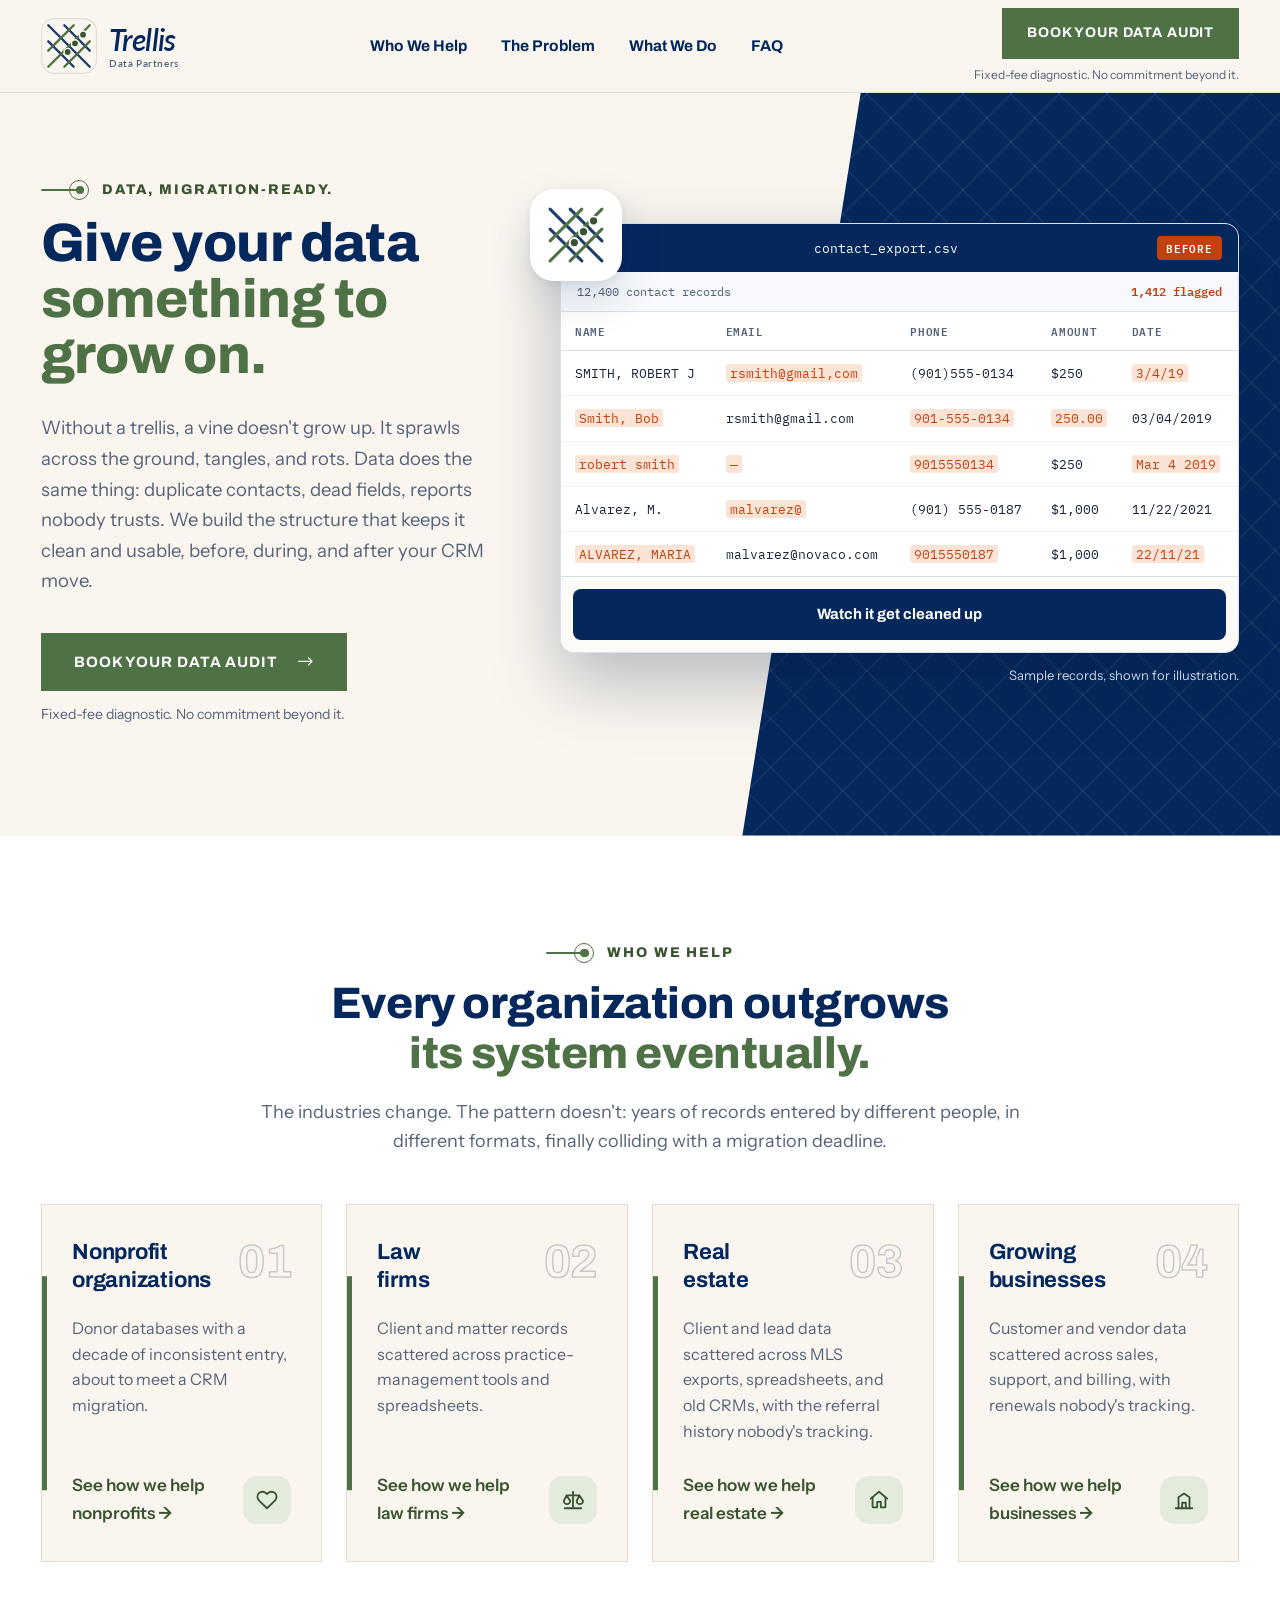
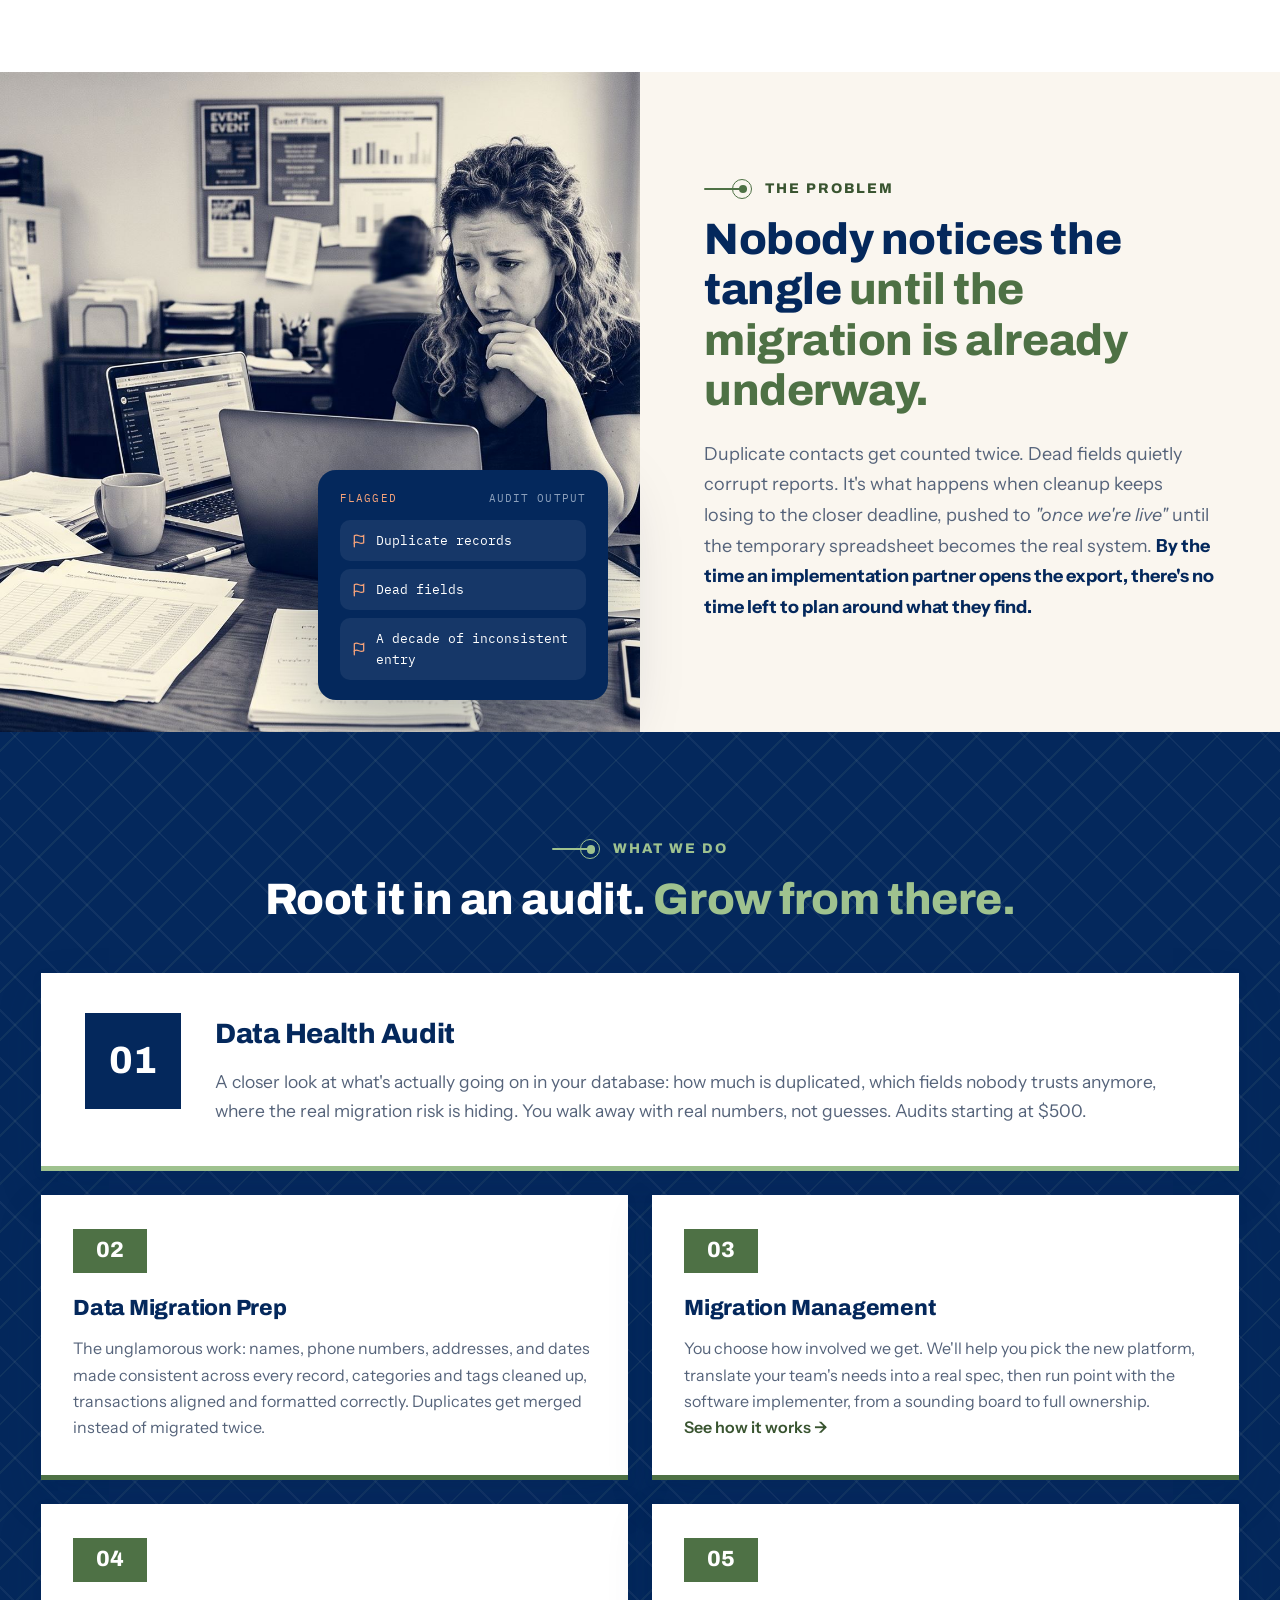
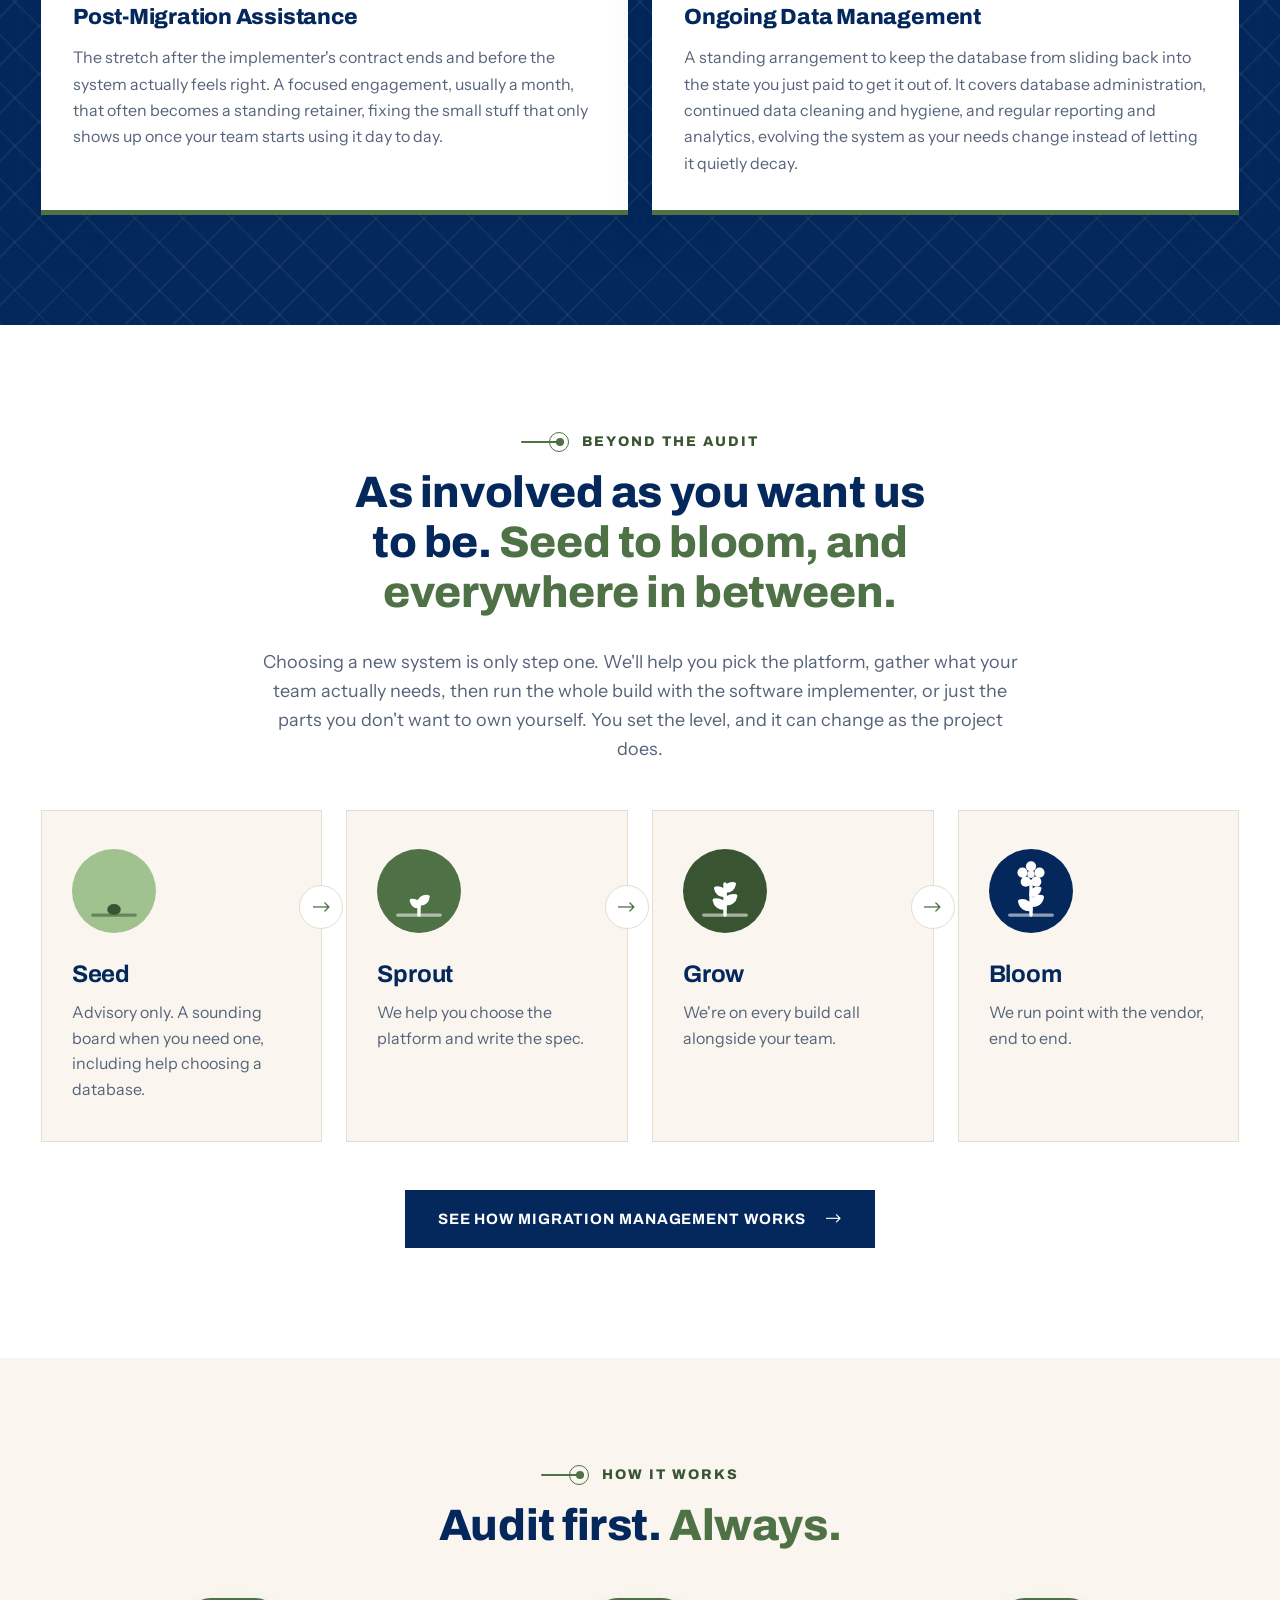
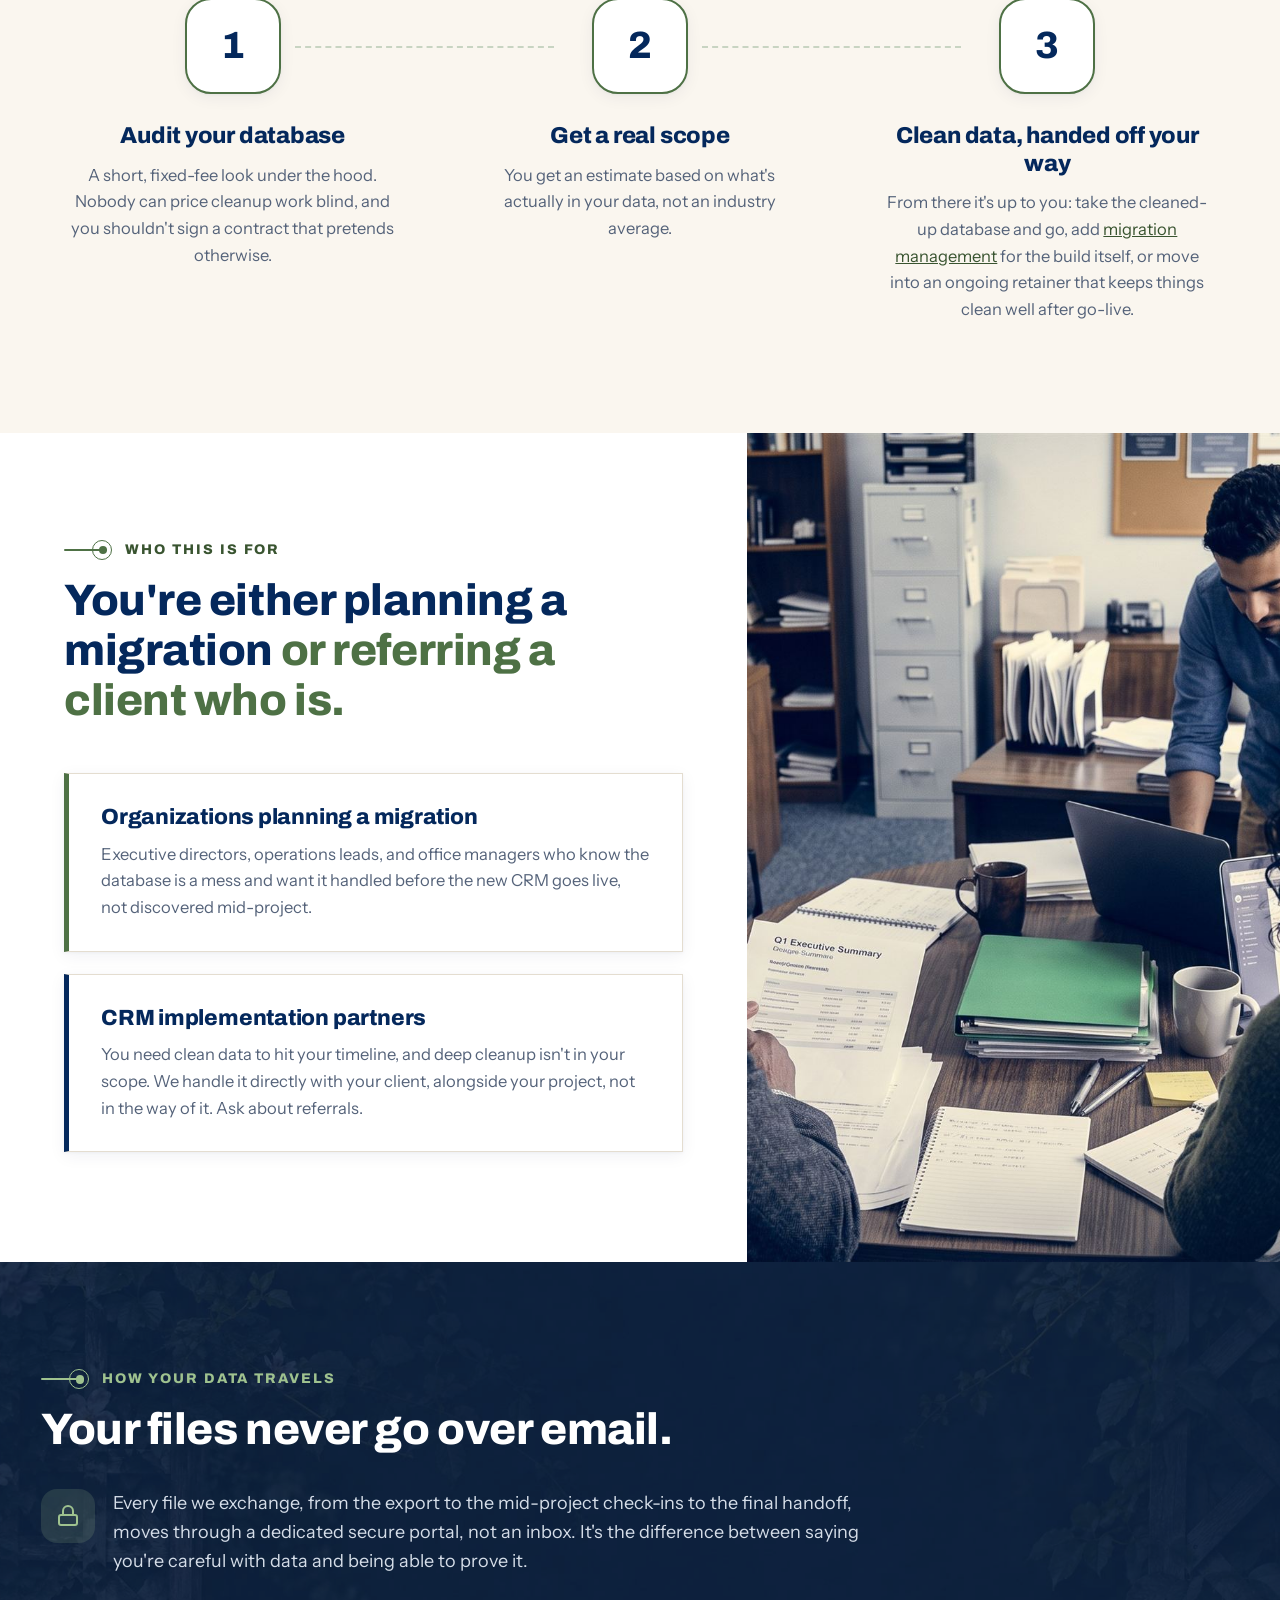
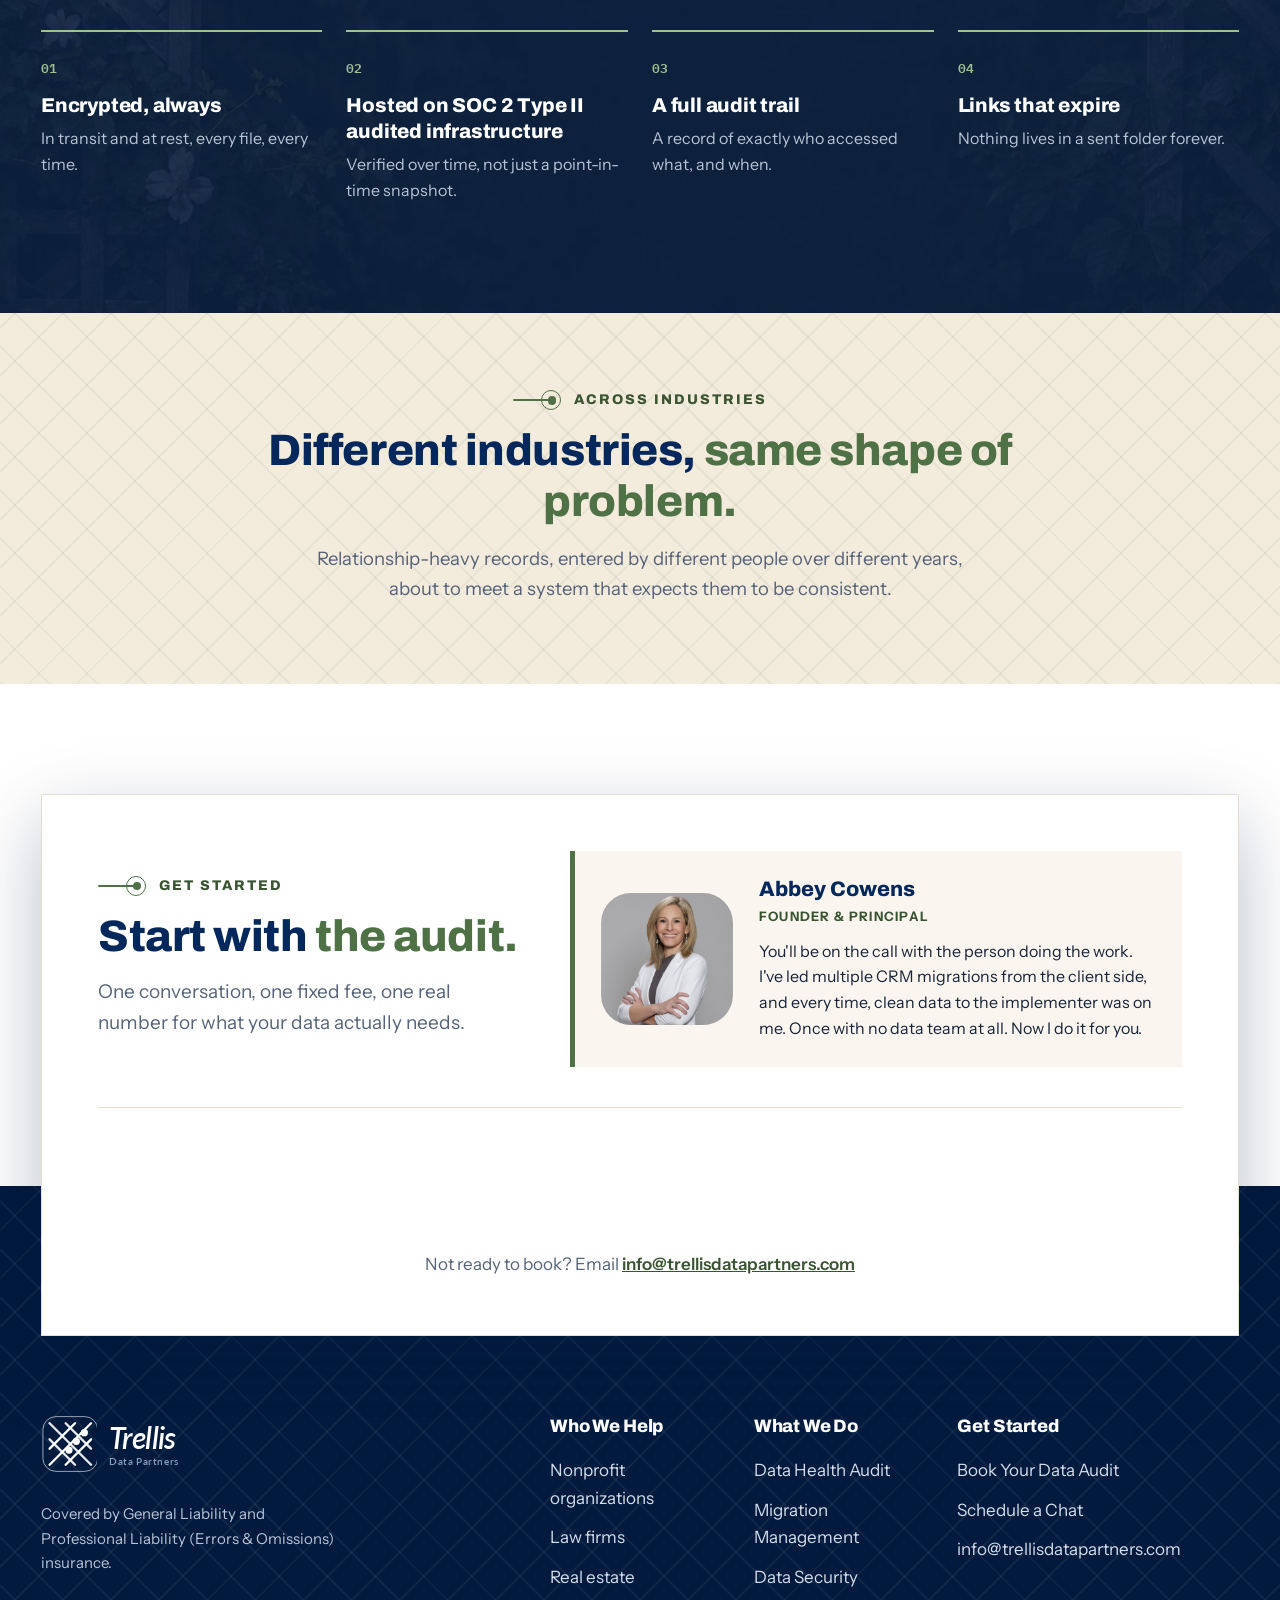
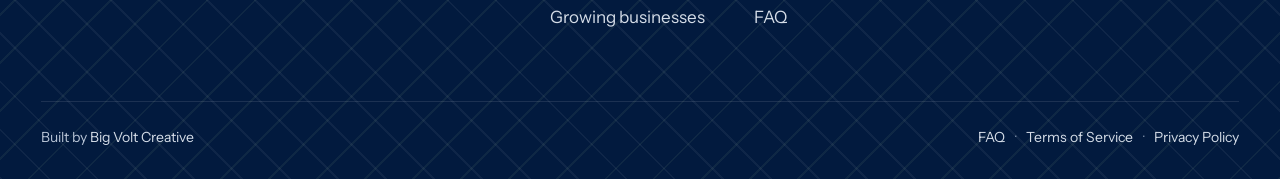
==== index.html @ b72fa2dc "Redraw Seed/Sprout/Grow/Bloom icons as a growth sequence Co-Authored-By: Claude Opus 5.5 <noreply@an" ====
<!DOCTYPE html>
<html lang="en">
<head>
<meta charset="UTF-8">
<meta name="viewport" content="width=device-width, initial-scale=1, viewport-fit=cover">
<meta name="theme-color" content="#04285C">
<title>Data Audits &amp; CRM Migration Cleanup | Trellis Data Partners</title>
<meta name="description" content="Trellis Data Partners audits and cleans messy databases before your CRM migration, for nonprofits, law firms, and other relationship-driven organizations. Start with a fixed-fee data audit.">
<link rel="canonical" href="https://trellisdatapartners.com/">
<meta name="robots" content="index, follow, max-image-preview:large, max-snippet:-1">

<meta property="og:type" content="website">
<meta property="og:site_name" content="Trellis Data Partners">
<meta property="og:url" content="https://trellisdatapartners.com/">
<meta property="og:title" content="Data Audits &amp; CRM Migration Cleanup | Trellis Data Partners">
<meta property="og:description" content="We audit, clean, and untangle organizational databases before your CRM migration goes live. Start with a fixed-fee data audit.">
<meta property="og:image" content="https://trellisdatapartners.com/images/trellis-social-share.png">
<meta property="og:image:width" content="1200">
<meta property="og:image:height" content="630">
<meta property="og:image:alt" content="Trellis Data Partners: structure for data that's outgrown its system.">

<meta name="twitter:card" content="summary_large_image">
<meta name="twitter:title" content="Data Audits &amp; CRM Migration Cleanup | Trellis Data Partners">
<meta name="twitter:description" content="We audit, clean, and untangle organizational databases before your CRM migration goes live.">
<meta name="twitter:image" content="https://trellisdatapartners.com/images/trellis-social-share.png">
<link rel="icon" type="image/svg+xml" href="images/favicon.svg">
<link rel="preconnect" href="https://fonts.googleapis.com">
<link rel="preconnect" href="https://fonts.gstatic.com" crossorigin>
<link rel="preload" as="style" href="https://fonts.googleapis.com/css2?family=Archivo:wght@700;800;900&family=Lato:ital,wght@0,600;1,600&family=IBM+Plex+Mono:wght@400;500;600&family=Instrument+Sans:wght@400;500;600&display=swap">
<link href="https://fonts.googleapis.com/css2?family=Archivo:wght@700;800;900&family=Lato:ital,wght@0,600;1,600&family=IBM+Plex+Mono:wght@400;500;600&family=Instrument+Sans:wght@400;500;600&display=swap" rel="stylesheet">
<link rel="stylesheet" href="assets/css/bootstrap.min.css">
<link rel="stylesheet" href="assets/icons/iconly.min.css">
<link rel="stylesheet" href="assets/css/ensurx.css">
<link rel="stylesheet" href="assets/css/ensurx-media.css">
<link rel="stylesheet" href="assets/css/trellis.css">
<script type="application/ld+json">
{
  "@context": "https://schema.org",
  "@graph": [
    {
      "@type": "ProfessionalService",
      "@id": "https://trellisdatapartners.com/#business",
      "name": "Trellis Data Partners",
      "url": "https://trellisdatapartners.com/",
      "email": "info@trellisdatapartners.com",
      "description": "Database audits, data cleanup, and CRM migration support for nonprofits, law firms, and other relationship-driven organizations.",
      "areaServed": { "@type": "Country", "name": "United States" },
      "knowsAbout": [
        "CRM data migration",
        "Database deduplication",
        "Data hygiene and cleanup",
        "Salesforce data migration",
        "Legacy system data audits"
      ]
    },
    {
      "@type": "WebSite",
      "@id": "https://trellisdatapartners.com/#website",
      "url": "https://trellisdatapartners.com/",
      "name": "Trellis Data Partners",
      "publisher": { "@id": "https://trellisdatapartners.com/#business" }
    },
    {
      "@type": "Service",
      "name": "Data Health Audit",
      "provider": { "@id": "https://trellisdatapartners.com/#business" },
      "serviceType": "Database audit",
      "description": "A fixed-fee review of an organization's database that identifies duplicate records, unused fields, and migration risk before a CRM migration begins.",
      "hasOfferCatalog": {
        "@type": "OfferCatalog",
        "name": "Data services",
        "itemListElement": [
          { "@type": "Offer", "itemOffered": { "@type": "Service", "name": "Data Health Audit" } },
          { "@type": "Offer", "itemOffered": { "@type": "Service", "name": "Data Migration Prep" } },
          { "@type": "Offer", "itemOffered": { "@type": "Service", "name": "Migration Management" } },
          { "@type": "Offer", "itemOffered": { "@type": "Service", "name": "Post-Migration Assistance" } },
          { "@type": "Offer", "itemOffered": { "@type": "Service", "name": "Ongoing Data Management" } }
        ]
      }
    }
  ]
}
</script>
</head>
<body>

<header class="site-header">
  <nav class="navbar navbar-expand-lg">
    <div class="container-fluid">
      <a class="navbar-brand brand-lockup" href="#" aria-label="Trellis Data Partners home">
        <svg class="logo-mark" viewBox="0 0 94 94" fill="none" xmlns="http://www.w3.org/2000/svg" aria-hidden="true">
          <rect x="1" y="1" width="92" height="92" rx="22" ry="22" fill="#FAF6EF" stroke="#E4DDD0" stroke-width="2"/>
          <g stroke="#04285C" stroke-width="4" stroke-linecap="round" opacity="0.9">
            <line x1="12.22" y1="12.22" x2="81.78" y2="81.78"/><line x1="12.22" y1="39.15" x2="54.85" y2="81.78"/><line x1="39.15" y1="12.22" x2="81.78" y2="54.85"/>
          </g>
          <g stroke="#4E7145" stroke-width="4" stroke-linecap="round">
            <line x1="81.78" y1="12.22" x2="12.22" y2="81.78"/><line x1="81.78" y1="39.15" x2="39.15" y2="81.78"/><line x1="54.85" y1="12.22" x2="12.22" y2="54.85"/>
          </g>
          <circle cx="44.76" cy="57.1" r="6.06" fill="#395430" stroke="#FAF6EF" stroke-width="2.4"/>
          <circle cx="57.1" cy="42.51" r="6.06" fill="#395430" stroke="#FAF6EF" stroke-width="2.4"/>
          <circle cx="70.56" cy="27.93" r="6.06" fill="#395430" stroke="#FAF6EF" stroke-width="2.4"/>
        </svg>
        <span class="wordmark"><span class="main">Trellis</span> <span class="sub">Data Partners</span></span>
      </a>
      <button class="navbar-toggler" type="button" data-bs-toggle="collapse" data-bs-target="#siteNav" aria-controls="siteNav" aria-expanded="false" aria-label="Open menu">
        <span class="navbar-toggler-icon"></span>
      </button>
      <div class="collapse navbar-collapse" id="siteNav">
        <ul class="navbar-nav mx-auto" id="navMenu">
          <li class="nav-item"><a class="nav-link" href="#industries">Who We Help</a></li>
          <li class="nav-item"><a class="nav-link" href="#problem">The Problem</a></li>
          <li class="nav-item dropdown">
            <a class="nav-link dropdown-toggle" href="#services" role="button" data-bs-toggle="dropdown" aria-expanded="false">What We Do</a>
            <ul class="dropdown-menu">
              <li><a class="dropdown-item" href="#svc-audit">Data Health Audit</a></li>
              <li><a class="dropdown-item" href="#svc-prep">Data Migration Prep</a></li>
              <li><a class="dropdown-item" href="migration-management/index.html">Migration Management</a></li>
              <li><a class="dropdown-item" href="#svc-post">Post-Migration Assistance</a></li>
              <li><a class="dropdown-item" href="#svc-ongoing">Ongoing Data Management</a></li>
            </ul>
          </li>
          <li class="nav-item" id="navTestimonials" style="display:none;"><a class="nav-link" href="#testimonials">Testimonials</a></li>
          <li class="nav-item"><a class="nav-link" href="faq/index.html">FAQ</a></li>
        </ul>
        <div class="nav-cta">
          <a class="common_btn" href="#contact">Book Your Data Audit</a>
          <span class="btn-note">Fixed-fee diagnostic. No commitment beyond it.</span>
        </div>
      </div>
    </div>
  </nav>
</header>

<main>

<!-- ======= HERO ======= -->
<section class="t-hero">
  <div class="container-fluid">
    <div class="row align-items-center gx-xl-5">
      <div class="col-xl-5">
        <div class="common_heading mb-0">
          <div class="title_style"><span></span><p>Data, migration-ready.</p></div>
          <h1>Give your data <span>something to grow on.</span></h1>
        </div>
        <p class="lede">Without a trellis, a vine doesn't grow up. It sprawls across the ground, tangles, and rots. Data does the same thing: duplicate contacts, dead fields, reports nobody trusts. We build the structure that keeps it clean and usable, before, during, and after your CRM move.</p>
        <a class="common_btn" href="#contact">Book Your Data Audit <i class="ensurx-arrow-right"></i></a>
        <span class="btn-note">Fixed-fee diagnostic. No commitment beyond it.</span>
      </div>
      <div class="col-xl-7">
        <div class="ledger-stack">
          <div class="hero-badge" aria-hidden="true">
            <svg viewBox="0 0 94 94" fill="none" xmlns="http://www.w3.org/2000/svg">
              <g stroke="#04285C" stroke-width="4" stroke-linecap="round" opacity="0.9"><line x1="12.22" y1="12.22" x2="81.78" y2="81.78"/><line x1="12.22" y1="39.15" x2="54.85" y2="81.78"/><line x1="39.15" y1="12.22" x2="81.78" y2="54.85"/></g>
              <g stroke="#4E7145" stroke-width="4" stroke-linecap="round"><line x1="81.78" y1="12.22" x2="12.22" y2="81.78"/><line x1="81.78" y1="39.15" x2="39.15" y2="81.78"/><line x1="54.85" y1="12.22" x2="12.22" y2="54.85"/></g>
              <circle cx="44.76" cy="57.1" r="6.06" fill="#395430" stroke="#fff" stroke-width="2.4"/><circle cx="57.1" cy="42.51" r="6.06" fill="#395430" stroke="#fff" stroke-width="2.4"/><circle cx="70.56" cy="27.93" r="6.06" fill="#395430" stroke="#fff" stroke-width="2.4"/>
            </svg>
          </div>
          <div class="ledger" id="ledger">
            <div class="ledger-chrome">
              <span class="dots"><i></i><i></i><i></i></span>
              <span>contact_export.csv</span>
              <span class="state-pill" id="sigState">BEFORE</span>
            </div>
            <div class="ledger-meta">
              <span>12,400 contact records</span>
              <span id="ledgerFlags">1,412 flagged</span>
            </div>
            <div class="ledger-scroll">
              <table class="ledger-table">
                <thead>
                  <tr><th>Name</th><th>Email</th><th>Phone</th><th>Amount</th><th>Date</th></tr>
                </thead>
                <tbody id="beforeBody">
                  <tr><td>SMITH, ROBERT J</td><td><span class="bad">rsmith@gmail,com</span></td><td>(901)555-0134</td><td>$250</td><td><span class="bad">3/4/19</span></td></tr>
                  <tr><td><span class="bad">Smith, Bob</span></td><td>rsmith@gmail.com</td><td><span class="bad">901-555-0134</span></td><td><span class="bad">250.00</span></td><td>03/04/2019</td></tr>
                  <tr><td><span class="bad">robert smith</span></td><td><span class="bad">&mdash;</span></td><td><span class="bad">9015550134</span></td><td>$250</td><td><span class="bad">Mar 4 2019</span></td></tr>
                  <tr><td>Alvarez, M.</td><td><span class="bad">malvarez@</span></td><td>(901) 555-0187</td><td>$1,000</td><td>11/22/2021</td></tr>
                  <tr><td><span class="bad">ALVAREZ, MARIA</span></td><td>malvarez@novaco.com</td><td><span class="bad">9015550187</span></td><td>$1,000</td><td><span class="bad">22/11/21</span></td></tr>
                </tbody>
                <tbody id="afterBody">
                  <tr><td>Smith, Robert J.</td><td>rsmith@gmail.com</td><td>(901) 555-0134</td><td>$250.00</td><td>2019-03-04</td></tr>
                  <tr><td colspan="5"><span class="merge-tag">&check; 3 records merged into 1</span></td></tr>
                  <tr><td>Alvarez, Maria</td><td>malvarez@novaco.com</td><td>(901) 555-0187</td><td>$1,000.00</td><td>2021-11-22</td></tr>
                  <tr><td colspan="5"><span class="merge-tag">&check; 2 records merged into 1</span></td></tr>
                  <tr><td colspan="5"><span class="ok">All fields normalized. 0 flags remaining.</span></td></tr>
                </tbody>
              </table>
            </div>
            <div class="ledger-foot">
              <button class="sig-toggle" id="sigToggle">Watch it get cleaned up</button>
            </div>
          </div>
          <p class="ledger-caption">Sample records, shown for illustration.</p>
        </div>
      </div>
    </div>
  </div>
</section>

<!-- ======= WHO WE HELP ======= -->
<section id="industries" class="section section-paper great_service_section">
  <div class="container-fluid">
    <div class="common_heading text-center">
      <div class="title_style"><span></span><h3>Who we help</h3></div>
      <h2>Every organization outgrows <span>its system eventually.</span></h2>
      <p class="lede-under">The industries change. The pattern doesn't: years of records entered by different people, in different formats, finally colliding with a migration deadline.</p>
    </div>
    <div class="row gy-4">
      <div class="col-md-6 col-xl-3">
        <a class="service_page_item" href="nonprofit/index.html">
          <div class="service_page_item_wrapper">
            <div class="service_page_item_top">
              <h4>Nonprofit organizations</h4>
              <h2>01</h2>
            </div>
            <p>Donor databases with a decade of inconsistent entry, about to meet a CRM migration.</p>
            <div class="service_page_item_bottom">
              <span class="arrow-link">See how we help nonprofits &rarr;</span>
              <span class="ind-icon"><svg width="22" height="22" viewBox="0 0 24 24" fill="none" stroke="#395430" stroke-width="2" stroke-linecap="round" stroke-linejoin="round"><path d="M20.8 4.6a5.5 5.5 0 0 0-7.8 0L12 5.6l-1-1a5.5 5.5 0 0 0-7.8 7.8l1 1L12 21l7.8-7.6 1-1a5.5 5.5 0 0 0 0-7.8Z"/></svg></span>
            </div>
          </div>
        </a>
      </div>
      <div class="col-md-6 col-xl-3">
        <a class="service_page_item" href="legal/index.html">
          <div class="service_page_item_wrapper">
            <div class="service_page_item_top">
              <h4>Law firms</h4>
              <h2>02</h2>
            </div>
            <p>Client and matter records scattered across practice-management tools and spreadsheets.</p>
            <div class="service_page_item_bottom">
              <span class="arrow-link">See how we help law firms &rarr;</span>
              <span class="ind-icon"><svg width="22" height="22" viewBox="0 0 24 24" fill="none" stroke="#395430" stroke-width="2" stroke-linecap="round" stroke-linejoin="round"><path d="M12 3v18M5 7l-3 6a3.5 3.5 0 0 0 7 0Zm14 0-3 6a3.5 3.5 0 0 0 7 0ZM5 7h14M3 21h18"/></svg></span>
            </div>
          </div>
        </a>
      </div>
      <div class="col-md-6 col-xl-3">
        <a class="service_page_item" href="real-estate/index.html">
          <div class="service_page_item_wrapper">
            <div class="service_page_item_top">
              <h4>Real estate</h4>
              <h2>03</h2>
            </div>
            <p>Client and lead data scattered across MLS exports, spreadsheets, and old CRMs, with the referral history nobody's tracking.</p>
            <div class="service_page_item_bottom">
              <span class="arrow-link">See how we help real estate &rarr;</span>
              <span class="ind-icon"><svg width="22" height="22" viewBox="0 0 24 24" fill="none" stroke="#395430" stroke-width="2" stroke-linecap="round" stroke-linejoin="round"><path d="M3 10.5 12 3l9 7.5"/><path d="M5 9v10a1 1 0 0 0 1 1h4v-6h4v6h4a1 1 0 0 0 1-1V9"/></svg></span>
            </div>
          </div>
        </a>
      </div>
      <div class="col-md-6 col-xl-3">
        <a class="service_page_item" href="business/index.html">
          <div class="service_page_item_wrapper">
            <div class="service_page_item_top">
              <h4>Growing businesses</h4>
              <h2>04</h2>
            </div>
            <p>Customer and vendor data scattered across sales, support, and billing, with renewals nobody's tracking.</p>
            <div class="service_page_item_bottom">
              <span class="arrow-link">See how we help businesses &rarr;</span>
              <span class="ind-icon"><svg width="22" height="22" viewBox="0 0 24 24" fill="none" stroke="#395430" stroke-width="2" stroke-linecap="round" stroke-linejoin="round"><path d="M3 21h18"/><path d="M6 21V9l6-4 6 4v12"/><path d="M10 21v-6h4v6"/></svg></span>
            </div>
          </div>
        </a>
      </div>
    </div>
  </div>
</section>

<!-- ======= THE PROBLEM ======= -->
<section id="problem" class="split section-cream">
    <div class="row g-0">
      <div class="col-lg-6">
        <div class="split-media problem-media">
          <img src="images/office.jpg" alt="" loading="lazy">
          <div class="flag-panel" aria-hidden="true">
            <p class="flag-panel-head"><span>Flagged</span><span>audit output</span></p>
            <div class="flag-row"><svg width="14" height="14" viewBox="0 0 24 24" fill="none" stroke-width="2.2" stroke-linecap="round"><path d="M4 15s1-1 4-1 5 2 8 2 4-1 4-1V3s-1 1-4 1-5-2-8-2-4 1-4 1z"/><path d="M4 22v-7"/></svg>Duplicate records</div>
            <div class="flag-row"><svg width="14" height="14" viewBox="0 0 24 24" fill="none" stroke-width="2.2" stroke-linecap="round"><path d="M4 15s1-1 4-1 5 2 8 2 4-1 4-1V3s-1 1-4 1-5-2-8-2-4 1-4 1z"/><path d="M4 22v-7"/></svg>Dead fields</div>
            <div class="flag-row"><svg width="14" height="14" viewBox="0 0 24 24" fill="none" stroke-width="2.2" stroke-linecap="round"><path d="M4 15s1-1 4-1 5 2 8 2 4-1 4-1V3s-1 1-4 1-5-2-8-2-4 1-4 1z"/><path d="M4 22v-7"/></svg>A decade of inconsistent entry</div>
          </div>
        </div>
      </div>
      <div class="col-lg-6 d-flex align-items-center">
        <div class="split-copy">
          <div class="common_heading mb-4">
            <div class="title_style"><span></span><h3>The problem</h3></div>
            <h2>Nobody notices the tangle <span>until the migration is already underway.</span></h2>
          </div>
          <p class="problem-text">
            Duplicate contacts get counted twice. Dead fields quietly corrupt reports. It's what happens when cleanup keeps losing to the closer deadline, pushed to <em>"once we're live"</em> until the temporary spreadsheet becomes the real system. <strong>By the time an implementation partner opens the export, there's no time left to plan around what they find.</strong>
          </p>
        </div>
      </div>
    </div>
</section>

<!-- ======= WHAT WE DO ======= -->
<section id="services" class="section band-dark on-dark">
  <div class="container-fluid">
    <div class="common_heading text-center">
      <div class="title_style"><span></span><h3>What we do</h3></div>
      <h2>Root it in an audit. <span>Grow from there.</span></h2>
    </div>
    <div class="row g-4">
      <div class="col-12">
        <div class="svc-card featured" id="svc-audit">
          <span class="svc-num">01</span>
          <h3>Data Health Audit</h3>
          <p>A closer look at what's actually going on in your database: how much is duplicated, which fields nobody trusts anymore, where the real migration risk is hiding. You walk away with real numbers, not guesses. Audits starting at $500.</p>
        </div>
      </div>
      <div class="col-md-6">
        <div class="svc-card" id="svc-prep">
          <span class="svc-num">02</span>
          <h3>Data Migration Prep</h3>
          <p>The unglamorous work: names, phone numbers, addresses, and dates made consistent across every record, categories and tags cleaned up, transactions aligned and formatted correctly. Duplicates get merged instead of migrated twice.</p>
        </div>
      </div>
      <div class="col-md-6">
        <div class="svc-card" id="svc-migration">
          <span class="svc-num">03</span>
          <h3>Migration Management</h3>
          <p>You choose how involved we get. We'll help you pick the new platform, translate your team's needs into a real spec, then run point with the software implementer, from a sounding board to full ownership. <a class="arrow-link" href="migration-management/index.html">See how it works &rarr;</a></p>
        </div>
      </div>
      <div class="col-md-6">
        <div class="svc-card" id="svc-post">
          <span class="svc-num">04</span>
          <h3>Post-Migration Assistance</h3>
          <p>The stretch after the implementer's contract ends and before the system actually feels right. A focused engagement, usually a month, that often becomes a standing retainer, fixing the small stuff that only shows up once your team starts using it day to day.</p>
        </div>
      </div>
      <div class="col-md-6">
        <div class="svc-card" id="svc-ongoing">
          <span class="svc-num">05</span>
          <h3>Ongoing Data Management</h3>
          <p>A standing arrangement to keep the database from sliding back into the state you just paid to get it out of. It covers database administration, continued data cleaning and hygiene, and regular reporting and analytics, evolving the system as your needs change instead of letting it quietly decay.</p>
        </div>
      </div>
    </div>
  </div>
</section>

<!-- ======= BEYOND THE AUDIT ======= -->
<section id="migration-callout" class="section section-paper insurance_company_section">
  <div class="container-fluid">
    <div class="common_heading text-center">
      <div class="title_style"><span></span><h3>Beyond the audit</h3></div>
      <h2>As involved as you want us to be. <span>Seed to bloom, and everywhere in between.</span></h2>
    </div>
    <p class="stage-intro">Choosing a new system is only step one. We'll help you pick the platform, gather what your team actually needs, then run the whole build with the software implementer, or just the parts you don't want to own yourself. You set the level, and it can change as the project does.</p>
    <div class="row g-4 stage-row">
      <div class="col-md-6 col-lg-3">
        <div class="insurance_item">
          <div class="insurance_top_icon"><svg viewBox="0 0 48 48" fill="none" stroke="currentColor" stroke-width="2.4" stroke-linecap="round" stroke-linejoin="round" aria-hidden="true"><path d="M9 41h30" opacity=".55"/><ellipse cx="24" cy="37" rx="3.6" ry="2.6" fill="currentColor"/></svg></div>
          <h4>Seed</h4>
          <p>Advisory only. A sounding board when you need one, including help choosing a database.</p>
          <span class="stage-arrow" aria-hidden="true"><i class="ensurx-arrow-right"></i></span>
        </div>
      </div>
      <div class="col-md-6 col-lg-3">
        <div class="insurance_item">
          <div class="insurance_top_icon"><svg viewBox="0 0 48 48" fill="none" stroke="currentColor" stroke-width="2.4" stroke-linecap="round" stroke-linejoin="round" aria-hidden="true"><path d="M9 41h30" opacity=".55"/><path d="M24 41V31"/><path d="M24 33c0-3.6 3-5.6 6.4-5-0.6 3.6-3 5.4-6.4 5Z" fill="currentColor"/><path d="M24 35c0-3-2.4-4.8-5.4-4.3 0.5 3 2.6 4.6 5.4 4.3Z" fill="currentColor"/></svg></div>
          <h4>Sprout</h4>
          <p>We help you choose the platform and write the spec.</p>
          <span class="stage-arrow" aria-hidden="true"><i class="ensurx-arrow-right"></i></span>
        </div>
      </div>
      <div class="col-md-6 col-lg-3">
        <div class="insurance_item">
          <div class="insurance_top_icon"><svg viewBox="0 0 48 48" fill="none" stroke="currentColor" stroke-width="2.4" stroke-linecap="round" stroke-linejoin="round" aria-hidden="true"><path d="M9 41h30" opacity=".55"/><path d="M24 41V19"/><path d="M24 33c0-4 3.4-6.4 7.6-5.6-0.8 4-3.6 6.2-7.6 5.6Z" fill="currentColor"/><path d="M24 36c0-4-3.4-6.4-7.6-5.6 0.8 4 3.6 6.2 7.6 5.6Z" fill="currentColor"/><path d="M24 24c0-3.6 3-5.6 6.6-5-0.6 3.6-3.2 5.4-6.6 5Z" fill="currentColor"/><path d="M24 27c0-3.6-3-5.6-6.6-5 0.6 3.6 3.2 5.4 6.6 5Z" fill="currentColor"/></svg></div>
          <h4>Grow</h4>
          <p>We're on every build call alongside your team.</p>
          <span class="stage-arrow" aria-hidden="true"><i class="ensurx-arrow-right"></i></span>
        </div>
      </div>
      <div class="col-md-6 col-lg-3">
        <div class="insurance_item">
          <div class="insurance_top_icon"><svg viewBox="0 0 48 48" fill="none" stroke="currentColor" stroke-width="2.4" stroke-linecap="round" stroke-linejoin="round" aria-hidden="true"><path d="M9 41h30" opacity=".55"/><path d="M24 41V17"/><path d="M24 34c0-4.2 3.6-6.8 8-5.9-0.8 4.2-3.8 6.5-8 5.9Z" fill="currentColor"/><path d="M24 37c0-4.2-3.6-6.8-8-5.9 0.8 4.2 3.8 6.5 8 5.9Z" fill="currentColor"/><path d="M24 27c0-3.4 2.8-5.4 6.2-4.8-0.6 3.4-3 5.2-6.2 4.8Z" fill="currentColor"/><g fill="currentColor" stroke="none"><circle cx="24" cy="6.6" r="3.6"/><circle cx="30" cy="11" r="3.6"/><circle cx="27.7" cy="17.4" r="3.6"/><circle cx="20.3" cy="17.4" r="3.6"/><circle cx="18" cy="11" r="3.6"/></g><circle cx="24" cy="12.2" r="2.6" fill="#FAF6EF" stroke="none"/></svg></div>
          <h4>Bloom</h4>
          <p>We run point with the vendor, end to end.</p>
          <span class="stage-arrow" aria-hidden="true"><i class="ensurx-arrow-right"></i></span>
        </div>
      </div>
    </div>
    <div class="text-center mt-5">
      <a class="common_btn btn-navy" href="migration-management/index.html">See how Migration Management works <i class="ensurx-arrow-right"></i></a>
    </div>
  </div>
</section>

<!-- ======= HOW IT WORKS ======= -->
<section id="process" class="section section-cream">
  <div class="container-fluid">
    <div class="common_heading text-center">
      <div class="title_style"><span></span><h3>How it works</h3></div>
      <h2>Audit first. <span>Always.</span></h2>
    </div>
    <div class="row gy-5 process-row">
      <div class="col-md-4">
        <div class="process-step">
          <div class="process-num">1</div>
          <h3>Audit your database</h3>
          <p>A short, fixed-fee look under the hood. Nobody can price cleanup work blind, and you shouldn't sign a contract that pretends otherwise.</p>
        </div>
      </div>
      <div class="col-md-4">
        <div class="process-step">
          <div class="process-num">2</div>
          <h3>Get a real scope</h3>
          <p>You get an estimate based on what's actually in your data, not an industry average.</p>
        </div>
      </div>
      <div class="col-md-4">
        <div class="process-step">
          <div class="process-num">3</div>
          <h3>Clean data, handed off your way</h3>
          <p>From there it's up to you: take the cleaned-up database and go, add <a href="migration-management/index.html">migration management</a> for the build itself, or move into an ongoing retainer that keeps things clean well after go-live.</p>
        </div>
      </div>
    </div>
  </div>
</section>

<!-- ======= TESTIMONIALS (shown when enabled in /admin) ======= -->
<section id="testimonials" class="section section-paper" style="display:none;">
  <div class="container-fluid">
    <div class="common_heading text-center">
      <div class="title_style"><span></span><h3>In their words</h3></div>
      <h2>Ask the people who <span>handed over the mess.</span></h2>
    </div>
    <div class="row g-4" id="testiGrid"></div>
  </div>
</section>

<!-- ======= WHO THIS IS FOR ======= -->
<section id="audience" class="split section-paper">
    <div class="row g-0">
      <div class="col-lg-5 order-lg-2">
        <div class="split-media"><img src="images/team.jpg" alt="" loading="lazy"></div>
      </div>
      <div class="col-lg-7 d-flex align-items-center">
        <div class="split-copy">
        <div class="common_heading">
          <div class="title_style"><span></span><h3>Who this is for</h3></div>
          <h2>You're either planning a migration <span>or referring a client who is.</span></h2>
        </div>
        <div class="audience-card">
          <h3>Organizations planning a migration</h3>
          <p>Executive directors, operations leads, and office managers who know the database is a mess and want it handled before the new CRM goes live, not discovered mid-project.</p>
        </div>
        <div class="audience-card">
          <h3>CRM implementation partners</h3>
          <p>You need clean data to hit your timeline, and deep cleanup isn't in your scope. We handle it directly with your client, alongside your project, not in the way of it. Ask about referrals.</p>
        </div>
        </div>
      </div>
    </div>
</section>

<!-- ======= SECURITY ======= -->
<section id="security" class="section band-photo on-dark">
  <div class="container-fluid">
    <div class="common_heading">
      <div class="title_style"><span></span><h3>How your data travels</h3></div>
      <h2>Your files never go over email.</h2>
    </div>
    <div class="sec-lede">
      <span class="lock"><svg width="24" height="24" viewBox="0 0 24 24" fill="none" stroke="#9FC28F" stroke-width="2" stroke-linecap="round" stroke-linejoin="round"><rect x="3" y="11" width="18" height="10" rx="2"/><path d="M7 11V7a5 5 0 0 1 10 0v4"/></svg></span>
      <p>Every file we exchange, from the export to the mid-project check-ins to the final handoff, moves through a dedicated secure portal, not an inbox. It's the difference between saying you're careful with data and being able to prove it.</p>
    </div>
    <div class="row g-4">
      <div class="col-sm-6 col-lg-3"><div class="check"><span class="check-idx">01</span><h3>Encrypted, always</h3><p>In transit and at rest, every file, every time.</p></div></div>
      <div class="col-sm-6 col-lg-3"><div class="check"><span class="check-idx">02</span><h3>Hosted on SOC 2 Type II audited infrastructure</h3><p>Verified over time, not just a point-in-time snapshot.</p></div></div>
      <div class="col-sm-6 col-lg-3"><div class="check"><span class="check-idx">03</span><h3>A full audit trail</h3><p>A record of exactly who accessed what, and when.</p></div></div>
      <div class="col-sm-6 col-lg-3"><div class="check"><span class="check-idx">04</span><h3>Links that expire</h3><p>Nothing lives in a sent folder forever.</p></div></div>
    </div>
  </div>
</section>

<!-- ======= ACROSS INDUSTRIES ======= -->
<section id="why" class="divider-band">
  <div class="container-fluid">
    <div class="common_heading text-center">
      <div class="title_style"><span></span><h3>Across industries</h3></div>
      <h2>Different industries, <span>same shape of problem.</span></h2>
    </div>
    <p class="body">Relationship-heavy records, entered by different people over different years, about to meet a system that expects them to be consistent.</p>
  </div>
</section>

<!-- ======= GET STARTED ======= -->
<section id="contact" class="cta-section">
  <div class="container-fluid">
    <div class="cta-card">
      <div class="row g-4 g-lg-5 align-items-center">
        <div class="col-lg-5">
          <div class="common_heading mb-3">
            <div class="title_style"><span></span><h3>Get started</h3></div>
            <h2>Start with <span>the audit.</span></h2>
          </div>
          <p class="sub">One conversation, one fixed fee, one real number for what your data actually needs.</p>
        </div>
        <div class="col-lg-7">
          <div class="who" id="whoBlock">
            <div class="photo"><img src="images/abbey.jpg" alt="Abbey" onerror="document.getElementById('whoBlock').classList.add('no-photo')"></div>
            <div class="who-text">
              <div class="who-name">Abbey Cowens</div>
              <div class="who-title">Founder &amp; Principal</div>
              <p>You'll be on the call with the person doing the work. I've led multiple CRM migrations from the client side, and every time, clean data to the implementer was on me. Once with no data team at all. Now I do it for you.</p>
            </div>
          </div>
        </div>
      </div>
      <div class="cal-wrap">
        <div id="my-cal-inline"></div>
      </div>
      <p class="contact-alt">Not ready to book? Email <a href="mailto:info@trellisdatapartners.com">info@trellisdatapartners.com</a></p>
    </div>
  </div>
</section>

</main>

<footer class="site-footer">
  <div class="container-fluid">
    <div class="row gy-5">
      <div class="col-lg-4 footer-brand">
        <span class="brand-lockup">
          <svg class="logo-mark" viewBox="0 0 94 94" fill="none" xmlns="http://www.w3.org/2000/svg" aria-hidden="true">
            <rect x="3.23" y="1" width="92" height="92" rx="22" ry="22" fill="none" stroke="#fff"/>
            <g stroke="#fff" stroke-width="4" stroke-linecap="round" opacity="0.9"><line x1="14.45" y1="12.22" x2="84.01" y2="81.78"/><line x1="14.45" y1="39.15" x2="57.08" y2="81.78"/><line x1="41.38" y1="12.22" x2="84.01" y2="54.85"/></g>
            <g stroke="#fff" stroke-width="4" stroke-linecap="round"><line x1="84.01" y1="12.22" x2="14.45" y2="81.78"/><line x1="84.01" y1="39.15" x2="41.38" y2="81.78"/><line x1="57.08" y1="12.22" x2="14.45" y2="54.85"/></g>
            <circle cx="46.99" cy="57.1" r="6.06" fill="#fff"/><circle cx="59.33" cy="42.51" r="6.06" fill="#fff"/><circle cx="72.79" cy="27.93" r="6.06" fill="#fff"/>
          </svg>
          <span class="wordmark"><span class="main">Trellis</span> <span class="sub">Data Partners</span></span>
        </span>
        <p>Covered by General Liability and Professional Liability (Errors &amp; Omissions) insurance.</p>
      </div>
      <div class="col-6 col-lg-2 offset-lg-1">
        <h4>Who We Help</h4>
        <ul>
          <li><a href="nonprofit/index.html">Nonprofit organizations</a></li>
          <li><a href="legal/index.html">Law firms</a></li>
          <li><a href="real-estate/index.html">Real estate</a></li>
          <li><a href="business/index.html">Growing businesses</a></li>
        </ul>
      </div>
      <div class="col-6 col-lg-2">
        <h4>What We Do</h4>
        <ul>
          <li><a href="#svc-audit">Data Health Audit</a></li>
          <li><a href="migration-management/index.html">Migration Management</a></li>
          <li><a href="security/index.html">Data Security</a></li>
          <li><a href="faq/index.html">FAQ</a></li>
        </ul>
      </div>
      <div class="col-lg-3">
        <h4>Get Started</h4>
        <ul>
          <li><a href="#contact">Book Your Data Audit</a></li>
          <li><a href="contact/index.html">Schedule a Chat</a></li>
          <li><a href="mailto:info@trellisdatapartners.com">info@trellisdatapartners.com</a></li>
        </ul>
      </div>
    </div>
    <div class="footer-bottom">
      <span>Built by <a href="https://bigvoltcreative.com" target="_blank" rel="noopener">Big Volt Creative</a></span>
      <span class="legal"><a href="faq/index.html">FAQ</a><a href="terms/index.html">Terms of Service</a><a href="privacy/index.html">Privacy Policy</a></span>
    </div>
  </div>
</footer>

<script src="assets/js/bootstrap.bundle.min.js"></script>

<script type="text/javascript">
  (function (C, A, L) {
    let p = function (a, ar) { a.q.push(ar); };
    let d = C.document;
    C.Cal = C.Cal || function () {
      let cal = C.Cal; let ar = arguments;
      if (!cal.loaded) {
        cal.ns = {}; cal.q = cal.q || [];
        d.head.appendChild(d.createElement("script")).src = A;
        cal.loaded = true;
      }
      if (ar[0] === L) {
        const api = function () { p(api, arguments); };
        const namespace = ar[1];
        api.q = api.q || [];
        if (typeof namespace === "string") {
          cal.ns[namespace] = cal.ns[namespace] || api;
          p(cal.ns[namespace], ar);
          p(cal, ["initNamespace", namespace]);
        } else p(cal, ar);
        return;
      }
      p(cal, ar);
    };
  })(window, "https://app.cal.com/embed/embed.js", "init");
  Cal("init", { origin: "https://app.cal.com" });
  Cal("inline", {
    elementOrSelector: "#my-cal-inline",
    calLink: "abbey-trellis",
    config: { theme: "light" }
  });
  Cal("ui", {
    styles: { branding: { brandColor: "#04285C" } },
    hideEventTypeDetails: false
  });
</script>

<script>
  // Testimonials: managed in /admin (data/testimonials.json); hidden until "visible" is on.
  fetch('data/testimonials.json')
    .then(r => r.json())
    .then(data => {
      if (!data.visible) return;
      document.getElementById('testimonials').style.display = '';
      const navItem = document.getElementById('navTestimonials');
      if (navItem) navItem.style.display = '';
      document.getElementById('testiGrid').innerHTML = (data.items || []).map(t => `
        <div class="col-md-6 col-lg-4">
          <div class="review_item${t.placeholder ? ' tbd-card' : ''}">
            <span class="quote-mark">&ldquo;</span>
            <p class="quote${t.placeholder ? ' tbd' : ''}">${t.quote}</p>
            <div class="testi-who">
              <span class="testi-avatar" style="background:${t.color || '#4E7145'};">${t.initials || ''}</span>
              <div><div class="testi-name${t.placeholder ? ' tbd-i' : ''}">${t.name}</div><div class="testi-role${t.placeholder ? ' tbd-i' : ''}">${t.org}</div></div>
            </div>
          </div>
        </div>
      `).join('');
    })
    .catch(() => {});

  // Close the mobile menu after tapping an in-page link.
  const siteNav = document.getElementById('siteNav');
  siteNav.addEventListener('click', e => {
    const a = e.target.closest('a');
    if (!a || a.matches('[data-bs-toggle]') || !siteNav.classList.contains('show')) return;
    bootstrap.Collapse.getOrCreateInstance(siteNav).hide();
  });

  // Before/after ledger demo.
  const ledger = document.getElementById('ledger');
  const sigState = document.getElementById('sigState');
  const flags = document.getElementById('ledgerFlags');
  const toggleBtn = document.getElementById('sigToggle');
  let isClean = false;
  toggleBtn.addEventListener('click', () => {
    isClean = !isClean;
    ledger.classList.toggle('is-clean', isClean);
    sigState.textContent = isClean ? 'AFTER' : 'BEFORE';
    flags.textContent = isClean ? '0 flagged · 558 merged' : '1,412 flagged';
    toggleBtn.textContent = isClean ? 'Show the mess again' : 'Watch it get cleaned up';
  });
</script>

<script src="wordmark.js"></script>
<script src="scrollspy.js"></script>
</body>
</html>
---- assets/icons/iconly.min.css ----
/*!
 *  fa-solid icon font. Generated by Iconly: https://iconly.io/
 */
@font-face{font-display:auto;font-family:"fa-solid";font-style:normal;font-weight:400;src:url(./iconly.eot?1716201989075);src:url(./iconly.eot?#iefix) format("embedded-opentype"),url(./iconly.woff2?1716201989075) format("woff2"),url(./iconly.woff?1716201989075) format("woff"),url(./iconly.ttf?1716201989075) format("truetype"),url(./iconly.svg?1716201989075#fa-solid) format("svg")}[class*=" ensurx-"],[class=ensurx],[class^=ensurx-]{display:inline-block;font-family:"fa-solid"!important;font-weight:400;font-style:normal;font-variant:normal;text-rendering:auto;line-height:1;-moz-osx-font-smoothing:grayscale;-webkit-font-smoothing:antialiased}.ensurx-footer-call:before{content:"\e000"}.ensurx-x-twitter:before{content:"\e001"}.ensurx-video-icon:before{content:"\e002"}.ensurx-user:before{content:"\e003"}.ensurx-share:before{content:"\e004"}.ensurx-search:before{content:"\e005"}.ensurx-plus:before{content:"\e006"}.ensurx-pinterest:before{content:"\e007"}.ensurx-pen:before{content:"\e008"}.ensurx-mail:before{content:"\e009"}.ensurx-location:before{content:"\e00a"}.ensurx-linkedin:before{content:"\e00b"}.ensurx-instagram:before{content:"\e00c"}.ensurx-home:before{content:"\e00d"}.ensurx-footer-map:before{content:"\e00e"}.ensurx-footer-mail:before{content:"\e00f"}.ensurx-facebook:before{content:"\e010"}.ensurx-eye-open:before{content:"\e011"}.ensurx-eye-close:before{content:"\e012"}.ensurx-download:before{content:"\e013"}.ensurx-comment:before{content:"\e014"}.ensurx-cart:before{content:"\e015"}.ensurx-call:before{content:"\e016"}.ensurx-call-ring:before{content:"\e017"}.ensurx-calender:before{content:"\e018"}.ensurx-arrows-up-down-left-right:before{content:"\e019"}.ensurx-arrow-next-2:before{content:"\e01a"}.ensurx-arrow-right:before{content:"\e01b"}.ensurx-linkedin-solid:before{content:"\e01c"}.ensurx-facebook-solid:before{content:"\e01d"}.ensurx-youtube:before{content:"\e01e"}.ensurx-arrow-left:before{content:"\e01f"}.ensurx-review-star:before{content:"\e020"}
---- assets/css/ensurx.css ----
/* Ensurx template stylesheet (ThemeForest). Template background images removed (url -> none); Trellis colors and imagery are applied in trellis.css. */
/* ======= {GOOGLE FONT START} ======= */
/* @import url('https://fonts.googleapis.com/css2?family=Archivo:ital,wght@0,100..900;1,100..900&family=Inter:wght@100..900&family=Poppins:ital,wght@0,100;0,200;0,300;0,400;0,500;0,600;0,700;0,800;0,900;1,100;1,200;1,300;1,400;1,500;1,600;1,700;1,800;1,900&display=swap'); */
/* ======= {GOOGLE FONT END} ======= *

/* ======= {COLOR CODE START} ======= */
:root {
    --primary: #FF322E;
    --secondary: #14133B;
    --white: #fff;
    --darkblue:#101828;
    --ashh:#7A7A7A;
    --off-white:#F4F5F9;
    --poppins: "Poppins", sans-serif;
    --archivo: "Archivo", sans-serif;
    --inter: "Inter", sans-serif;
}
/* ======= {COLOR CODE END} ======= */
*{
    margin: 0;
    padding: 0;
    box-sizing: border-box;
}
h1, h2, h3, h4, h5, h6, p, ul{
    margin: 0;
    padding: 0;
}
.ensurx-video-icon{
    font-size: 37px;
    color: var(--primary);
}
.ensurx-arrow-right {
    margin-top: -7px;
}
.ensurx-home {
    margin-top: -6.7px;
    font-size: 20px;
}
.text_home .icon {
    display: inline-flex;
}
.owl-nav .ensurx-arrow-left {
    font-size: 30px;
    color: #fff;
    margin-top: -10px;
    margin-right: 5px;
}
.owl-nav .ensurx-arrow-right {
    font-size: 30px;
    color: #fff;
    margin-top: -10px;
    margin-left: 5px;
}
/*
.mb-5{
    margin-bottom: 50px !important;
}
.mt-5 {
    margin-top: 50px !important;
} */
body {
    font-family: var(--archivo);
}
.form-control:focus, .form-select:focus {
    box-shadow: 0 0 10px .25rem rgba(255, 50, 46, .5);
}


/*common btn */
.common_btn{
    background: var(--primary);
    font-size: 16px !important;
    color: var(--white) !important;
    font-weight: 700;
    text-transform: uppercase;
    border-radius: 0;
    border: 1px solid transparent;
    transition: .4s all ease-in-out;
    text-decoration: none;
}
.common_btn:hover{
    background: transparent;
    border: 1px solid var(--primary);
    color: var(--primary) !important;
}
.common_btn:hover i{
    transform: translateX(5px);
}
.common_btn i{
    margin-left: 10px;
    transition: .4s;
}
.nav_main .common_btn{
    padding: 13px 43px;
    text-align: center;
    display: flex;
    align-items: center;
    justify-content: center;
}
.banner_slider .common_btn{
    padding: 14px 35px;
    text-align: center;
    display: flex;
    align-items: center;
    justify-content: center;
}
.project_section .common_btn {
    padding: 14px 28px;
}
.contact_section .common_btn {
    padding: 18px 40px;;
}
.call_action_section .common_btn{
    padding: 13px 38px;
    display: inline-flex;
    align-items: center;
}
.great_service_section .common_btn{
    padding: 10px 25px;
    display: flex;
    align-items: center;
}
.contact_page_right .common_btn{
    padding: 13px 24px;
    display: inline-flex;
    align-items: center;
}
/*common btn */


.common_divider {
    position: relative;
}
.common_divider::before {
    content:'';
    position: absolute;
    right: -55px;
    top: 50%;
    transform: translateY(-50%);
    height: 5px;
    width: 40px;
    background: var(--darkblue);
    border-radius: 40px;
}
.common_divider::after {
    content:'';
    position: absolute;
    right: -70px;
    top: 50%;
    transform: translateY(-50%);
    height: 5px;
    width: 10px;
    background: var(--darkblue);
    border-radius: 40px;
}
/* ======= {HERO SECTION START} ======= */
.hero_main_wrapper .about_company_section {
    padding-top: 120px;
}
.hero_main_wrapper .great_service_section {
    padding-top: 120px;
}
.hero_main_wrapper .mechanics_section_wrapper {
    margin-top: calc(295px + 120px);
}
 .hero_top_main {
    min-height: 50px;
    background: var(--primary);
    color: var(--white);
    display: flex;
    align-items: center;
}
 .hero_top_right {
    display: flex;
    align-items: center;
    gap: 50px;
}
.hero_top_main_wrapper {
    display: flex;
    justify-content: space-between;
    align-items: center;
}
 .hero_top_right ul {
    list-style: none;
    display: flex;
    gap: 20px;
}
 .hero_top_right a {
    color: var(--off-white);
    text-decoration: none;
    font-weight: 700;
    text-decoration: none;
    transition: .3s all ease-in-out;
}
.hero_top_right a:hover{
    color: var(--secondary);
}
 .hero_top_btn {
    background: var(--secondary);
    height: 50px;
    border-radius: inherit;
    display: flex;
    align-items: center;
    gap: 10px;
    padding: 0 40px;
}
.hero_top_btn:hover {
    background: var(--white);
    color: var(--primary) !important;
}
.hero_top_btn:hover i{
    transform: translateX(5px);
}
 .hero_top_btn i {
    transition: .3s all ease-out;
 }
.hero_nav_main {
    background: var(--off-white);
    border-bottom: 1px solid rgba(0, 76, 63, 0.1);
}
.hero_nav_main .navbar{
    min-height: 100px;
}
.hero_nav_main .navbar-brand {
    display: inherit;
    width: 214px;
    height: 35px;
}
.hero_request_call {
    display: flex;
    align-items: center;
    gap: 10px;
}
.hero_call_left {
    height: 45px;
    width: 45px;
    display: flex;
    align-items: center;
    justify-content: center;
    background: var(--white);
    border-radius: 50%;
    font-size: 20px;
}
.hero_call_right {
    display: flex;
    flex-direction: column;
    gap: 5px;
}
.hero_call_right span {
    font-size: 14px;
    font-family: var(--sans);
    color: var(--ashh);
}
.hero_call_right a {
    text-decoration: none;
    color: var(--secondary);
    font-weight: 700;
    transition: .3s all ease-out;
}
.hero_call_right a:hover {
    color: var(--primary);
}
.hero_nav_main .search-bar {
    background: transparent;
}
.hero_main {
    display: flex;
    align-items: center;
    min-height: 700px;
    background-color: var(--off-white);
    position: relative;
}
.hero_big_shape_right {
    position: absolute;
    bottom: 0;
    right:0;
}
.hero_shape2 {
    position: absolute;
    top: 49px;
    right: 95px;
}
.hero_icon_right {
    position: absolute;
    right: 24px;
    bottom: 222px;
}
.hero_icon_left {
    position: absolute;
    bottom: 14px;
    left: 22px;
}
.hero_left .common_heading h1 {
    font-size: 62px;
    line-height: 67px;
    color: var(--secondary);
    font-weight: 700;
    max-width: 565px;
    width: 100%;
}
.hero_left .common_heading h3 {
    color: var(--secondary);
}
.hero_left .common_heading span {
    color: var(--primary);
}
.hero_left p {
    margin: 46px 0;
    font-family: var(--sans);
    color: var(--ashh);
    line-height: 26px;
}
.hero_left_buttons {
    display: flex;
    gap: 40px;
    position: relative;
    z-index: 1;
}
.hero_left_buttons .common_btn {
    padding: 15px 40px;
}
.video_btn {
    font-weight: 700;
    border-radius: 140px;
    display: flex;
    gap: 10px;
    background: var(--white);
    align-items: center;
    padding-right: 20px;
    border: 1px solid transparent;
    transition: .3s all ease-in-out;
}
/* modal */
.modal-content {
    background:transparent;
    border:none;
}
.modal-body {
    padding:0;
}
.modal-content .btn-close {
    filter: brightness(0) invert(1);
    --bs-btn-close-opacity: 1;
}
.modal-content .btn-close:focus {
    outline:0;
    box-shadow: none;
}
.modal-header {
    border-bottom:none;
}
.modal-body iframe,
.modal-body video {
    width: 100%;
    min-height: 500px;
}

.modal.show .modal-dialog {
    max-width: 80% !important;
    margin: auto;
}
/* modal */
.video_btn:hover{
    border-color: var(--primary);
    color: var(--primary);
}
.video_btn span {
    display: block;
    height: 37px;
    width: 37px;
    background: var(--primary);
    border-radius: 50%;
    position: relative;
}
.hero_right {
    position: relative;
}
.hero_banner{
    text-align: center;
    margin: auto;
}
.happy_customers {
    width: 192px;
    height: 206px;
    background: none;
    background-position: center;
    background-repeat: no-repeat;
    background-size: contain;
    text-align: center;
    position: absolute;
    bottom: 0;
    left: 0;
}
.happy_customers h4 {
    font-size: 22px;
    font-weight: 700;
    color: var(--secondary);
    margin: 30px 0;
}
.happy_customers ul {
    display: flex;
    align-items: center;
    list-style: none;
    justify-content: center;
}
.happy_customers li {
    margin: 0 -5px;
}
.happy_customers p {
    font-weight: 700;
    margin-top: 15px;
}
.stay_safe {
    position: absolute;
    top: 62px;
    left: 0;
    height: 115px;
    width: 115px;
    background: var(--primary);
    border-radius: 50% 50% 0 50%;
    border: 3px solid var(--white);
    text-align: center;
    display: flex;
    flex-direction: column;
    justify-content: center;
    align-items: center;
    gap: 5px;
}
.stay_safe p {
    font-weight: 700;
    color: var(--off-white);
}
.hero_reviews {
    position: absolute;
    top: 0;
    right: 0;
    text-align: center;
    width: 249px;
    height: 78px;
    border: 11px solid var(--off-white);
    background: var(--off-white);
    border-radius: 7px;
    box-shadow: 0px 0px 14px rgba(0, 0, 0, .25);
}
.hero_reviews ul{
    display: flex;
    list-style: none;
    align-items: center;
    justify-content: center;
}
.hero_reviews ul li {
    font-size: 20px;
    margin: 0 2px;
    color: var(--primary);
}
.hero_reviews h4{
    font-size: 22px;
    color: var(--secondary);
    font-weight: 700;
    margin-left: 10px;
}
.hero_reviews p{
    font-family: var(--sans);
    color: var(--secondary);
}
/* ======= {HERO SECTION START} ======= */
.home1_about_section {
    padding-top: 120px;
}
/* ======= {FINISHED PROJECT SECTION START} ======= */
.finished_project_section {
    padding: 120px 0;
}
.finished_project_section .common_heading {
    margin-bottom: 60px !important;
}
.finished_project_section h2 {
    max-width: 672px;
    width: 100%;
}
/* owl carousel */
.finished_projects_carousel {
    position: relative;
}
.finished_projects_carousel .owl-item.active.center:hover .finished_middle_arrow {
    transform: translate(-50%, -50%) scale(1);
    opacity: 1;
    left: 50%;
}
.finished_projects_carousel .owl-prev {
    height: 60px;
    width: 60px;
    border: 1.5px solid var(--white) !important;
    display: flex;
    align-items: center;
    justify-content: end;
    position: absolute;
    top: 50%;
    left: 182px;
    transform: translateY(-50%);
    border-radius: 50%;
    transition: .3s all ease-in-out;
}
.finished_projects_carousel .owl-next {
    height: 60px;
    width: 60px;
    border: 1.5px solid var(--white) !important;
    display: flex;
    align-items: center;
    justify-content: start;
    position: absolute;
    top: 50%;
    right: 182px;
    transform: translateY(-50%);
    border-radius: 50%;
    transition: .3s all ease-in-out;
}
.finished_projects_carousel .owl-prev:hover,
.finished_projects_carousel .owl-next:hover {
    background: var(--primary) !important;
    border-color: var(--primary) !important;
}
/* owl carousel */
.finished_item {
    position: relative;
}
.finished_item::before {
    content: '';
    position: absolute;
    bottom: 0;
    left: 0;
    width: 0;
    height: 0;
    background: #000;
    opacity: .3;
    transition: .2s all ease-in-out;
}
.finished_middle_arrow {
    position: absolute;
    top: 50%;
    left: 80%;
    transform: translate(-50%, -50%) scale(.2);
    height: 40px;
    opacity: 0;
    width: 40px;
    transition: .3s all ease-in-out;
}
.turm_and_ploicy {
    background: none;
    background-position: center;
    background-repeat: no-repeat;
    background-size: cover;
    width: 322px;
    height: 101px;
    position: absolute;
    bottom: 0px;
    left: 0px;
    opacity: 0;
    box-sizing: border-box;
    border-left: 5px solid var(--primary);
    border-radius: 10px 5px 5px 10px;
    transition: .3s all ease-in-out;
}
.turm_and_ploicy_wrapper {
    position: relative;
    padding-top: 28px;
    padding-left: 30px;
    height: 100%;
}
.turm_and_ploicy p {
    font-family: var(--sans);
    font-size: 14px;
    color: var(--secondary);
    display: inline;
    position: relative;
}
.turm_and_ploicy p::before{
    content: '';
    position: absolute;
    right: -82px;
    top: 50%;
    transform: translateY(-50%);
    width: 67px;
    height: 3px;
    border-radius: 20px;
    background: var(--secondary);
}
.turm_and_ploicy h4{
    font-size: 22px;
    font-weight: 700;
    color: var(--secondary);
    margin-top: 10px;
}
.ploicy_arrow {
    position: absolute;
    right: -26.5px;
    top: 50%;
    transform: translateY(-50%);
}
.ploicy_arrow img {
    width: 50% !important;
}
.ploicy_arrow a {
    background: var(--primary);
    display: flex;
    align-items: center;
    justify-content: center;
    height: 75px;
    width: 75px;
    border-radius: 37.5px 40px 46.5px 0px;
    text-decoration: none;
    color: #fff;
    font-size: 30px;
}
.finished_item:hover::before {
    width: 100%;
    height: 100%;
}
.finished_item:hover .turm_and_ploicy {
    bottom: 30px;
    left: 40px;
    opacity: 1;
}
/* ======= {FINISHED PROJECT SECTION END} ======= */


/* ======= {HEADER SECTION START} ======= */
.navbar-toggler{
    border: none;
}
.navbar-toggler:focus {
    box-shadow: none;
}
.top_header{
    background-color: var(--off-white);
    min-height: 184px;
    display: flex;
    padding-top: 50px;
    position: relative;
}
.main_logo{
    width: 214px;
    height: 35px;
}
.header_info_wrapper{
    display: flex;
    align-items: center;
    justify-content:end;
    gap: 100px;
}
.header_info{
    justify-content: end;
    display: flex;
    align-items: center;
    gap: 15px;
    position: relative;
}
.divider_big {
    position: absolute;
    top:70%;
    left:-50px;
    transform: translate(-50%,-50%);
    height: 16px;
    background: var(--darkblue);
    width: 1px;
}
.divider_small {
    position: absolute;
    top:25%;
    left:-50px;
    transform: translate(-50%,-50%);
    height: 8px;
    background: var(--darkblue);
    width: 1px;
}
.divider_big_2{
    position: absolute;
    top:70%;
    left:-50px;
    transform: translate(-50%,-50%);
    height: 8px;
    background: var(--darkblue);
    width: 1px;
}
.divider_small_2{
    position: absolute;
    top:25%;
    left:-50px;
    transform: translate(-50%,-50%);
    height: 16px;
    background: var(--darkblue);
    width: 1px;
}
.header_info .icon{
    display: flex;
    align-items: center;
    justify-content: center;
    width: 50px;
    height: 50px;
    border: 0.4px solid var(--secondary);
    border-radius: 50%;
    font-size: 20px;
    background: var(--white);
}
.header_info .content h3{
    font-size: 14px;
    color: var(--secondary);
    line-height: 24px;
}
.header_info .content a{
    text-decoration: none;
    color: var(--secondary);
    font-weight: 700;
    font-size: 16px;
    line-height: 26px;
    transition: .3s all ease-in-out;
}
.header_info .content a:hover {
    color: var(--primary);
}
.main_header{
    height: 100px;
    position: absolute;
    top: 136px;
    left: 50%;
    transform: translateX(-50%);
    z-index: 4;
}
.nav_main{
    align-items: center;
    padding: 0 32px;
    background: var(--white);
    min-height: 100px;
    border-radius: 5px;
}
.navbar-expand-lg .navbar-collapse {
    width: 1300px;
}
.navbar-brand{
    display: none;
}
.navbar-nav{
    justify-content: space-around;
    gap: 42px;
}
.nav-link{
    font-size: 16px;
    line-height: 26px;
    font-weight: 700;
    color: var(--secondary);
    transition: .3s all ease-in-out; 
}
.nav-link:hover{
    color: var(--primary);
}
.nav-link.active{
    color: var(--primary) !important;
}
.navbar_buttons{
    justify-content: space-around;
    gap: 30px;
    align-items: center;
}
/* search bar */
.search-bar {
    --size: 50px;
    --padding: 4px;
    --expanded-width: 200px;
    display: flex;
    justify-content: flex-end;
    background-color: var(--white);
    border-radius: 100px;
    outline: 1px solid transparent;
    overflow: hidden;
    padding: var(--padding);
    width: var(--size);
    height: var(--size);
    max-width: 100%;
    transition: width 0.5s, outline 0.5s;
}
  
.search-bar:focus-within {
    width: var(--expanded-width);
    outline: 1px solid var(--primary);
}
  
.search-input {
    font-size: 17px;
    width: 100%;
    color: #3a3a3a;
    background-color: transparent;
    border: none;
    outline: none;
    margin-inline: 1rem;
    opacity: 0;
    transition: opacity 0.5s;
}
.search-bar:focus-within .search-input {
    opacity: 1;
}
.search-submit {
    flex: none;
    display: flex;
    justify-content: center;
    align-items: center;
    font-size: 30px;
    color: var(--darkblue);
    border-radius: 50%;
    border: none;
    width: calc(var(--size) - var(--padding) - var(--padding));
    aspect-ratio: 1;
    cursor: pointer;
    text-decoration: none;
    transition: .4s all ease-in-out;
}
.search-submit:focus {
    color: var(--primary);
}
.search-submit:hover {
    color: var(--primary);
}
/* search bar */
.navbar_buttons button{
    font-size: 30px;
    color: var(--darkblue);
    transition: .4s all ease-in-out;
}
.navbar_buttons button:hover{
    color: var(--primary);
}
/* ======= {HEADER SECTION END} ======= */

/* ======= {SLIDER SECTION START} ======= */
.slider_section{
    background-image: none;
    background-position: center;
    background-repeat: no-repeat;
    background-size: cover;
    min-height: 808px ;
    display: flex;
    align-items: center;
    position: relative;
    z-index: 1;
}
.banner_slider{
    position: relative;
    padding: 0;
}
/*==== OWL CAROUSEL NAVIGATION START ====*/
.owl-dots {
    position: absolute;
    bottom:5%;
    left: 50%;
    width: 100px;
    transform: translateX(-50%);
    display: flex;
    align-items: center;
    justify-content: center;
    gap: 5px;
}
.owl-dots .owl-dot {
    width: 10px;
    height: 10px;
    border-radius: 50%;
    border: 1px solid var(--primary) !important;
}
.owl-dots .owl-dot.active {
    background: var(--primary)!important;
    opacity: .6;
}
.banner_carousel .owl-nav{
    position: absolute;
    top: 50%;
    left: 50%;
    transform: translate(-50%,-50%);
    color: var(--white);
    font-size: 20px;
    width: 100%;
}
.banner_carousel .owl-nav .owl-prev {
    position: absolute;
    width: 60px;
    left: 79px;
    display: flex;
    align-items: center;
    justify-content: end;
    height: 60px;
    border: 1.5px solid var(--white) !important;
    border-radius: 50%;
    transition: .4s all ease-in-out;
}

.banner_carousel .owl-nav .owl-next{
    position: absolute;
    width: 60px;
    right: 79px;
    display: flex;
    align-items: center;
    justify-content: start;
    height: 60px;
    border: 1.5px solid var(--white) !important;
    border-radius: 50%;
    transition: .4s all ease-in-out;
}
.banner_carousel .owl-nav .owl-next:hover, .banner_carousel .owl-nav .owl-prev:hover{
    background: var(--primary) !important;
    color: var(--white);
    border-color: var(--primary) !important;
}
/*==== OWL CAROUSEL NAVIGATION END ====*/
.slider_section::before{
    content: '';
    position: absolute;
    top: 0;
    left: 0;
    width: 100%;
    height: 100%;
    background: #000;
    opacity: .6;
    z-index: -1;
}
.all_shapes img{
    position: absolute;
    width: auto !important;
}
.shape1{
    top: 0;
    right: 0;
    z-index: 1;
}
.shape2{
    bottom: 0;
    right: 0;
    z-index: -1;
}
.shape3{
    bottom: 0;
    left: 0;
} 
/*==== COMMON SUBTITLE START ====*/
.common_heading.text-center{
    margin: auto;
}
.common_heading.text-center h1,
.common_heading.text-center h2{
    margin: auto;
}
.common_heading h2{
    font-weight: 700;
    font-size: 45px;
    line-height: 58px;
}
.common_heading h2 span{
    color: var(--primary);
}
.title_style{
    display: flex;
    gap: 24px;
    align-items: center;
    justify-content: flex-start;
    margin-bottom: 25px;
}
.common_heading.text-center .title_style{
    justify-content: center;
}
.common_heading.text-right .title_style{
    justify-content: flex-end;
}
.title_style span{
    position: relative;
    display: block;
    height: 2px;
    background: var(--primary);
    width: 43px;
    border-radius: 30px;
}
.title_style span::before{
    content: '';
    position: absolute;
    right: 0;
    top: 50%;
    transform: translateY(-50%);
    width: 8.24px;
    height: 8.24px;
    border-radius: 50%;
    background:var(--primary);
}
.title_style span::after{
    content: '';
    position: absolute;
    right: -5px;
    top: 50%;
    transform: translateY(-50%);
    width: 20px;
    height: 20px;
    border-radius: 50%;
    border: 1px solid var(--primary);
}
.title_style h3{
    font-size: 18px;
    line-height: 26px;
    font-weight: 600;
    color: var(--darkblue);
}
/*==== COMMON SUBTITLE END ====*/


.banner_content .common_btn:hover{
    border-color: var(--white);
    color: var(--white) !important;
}
.banner_content h3{
    font-size: 17px;
    font-weight: 700;
    line-height: 26px;
    letter-spacing: 1px;
    text-transform: uppercase;
    color: var(--white);
}
.banner_content h1{
    font-size: 54px;
    font-weight: 700;
    line-height: 67px;
    margin-top: 25px;
    color: var(--white);
    max-width: 670px;
    width: 100%;
}
.banner_content h1 span{
    color: var(--primary);
}
.banner_content p{
    color: var(--white);
    margin: 45px 0px;
    line-height: 26px;
}
.learn_more_button{
    justify-content: center;
    gap: 30px;
    margin-bottom: 5px;
}
.banner_content .white_button{
    background: transparent;
    border: 1px solid var(--white);
    color: var(--white) !important;
}
.banner_content .white_button:hover{
   background: var(--primary);
   border: 1px solid var(--primary);
}
/* ======= {SLIDER SECTION END} ======= */

/* ======= {PROMO SECTION START} ======= */
.promo_section{
    /* position: absolute; */
    /* bottom: -46%; */
    /* left: 50%; */
    transform: translateY(-50%);
    position: relative;
    width: 100%;
    z-index: 1;
}
.promo_item{
    padding: 60px;
    margin: 0;
    background-color: var(--white);
    height: 262px;
    transition: .3s all ease-in-out;
    box-shadow: 0px 0px 4px -1px #c1b8b8;
}
.promo_item:hover {
    color: var(--white);
    background-color: var(--primary);
}
.promo_item:hover.promo_item img {
    filter: brightness(0) invert(1);
}
.promo_item img {
    transition: .3s all ease-in-out;
}
.promo_item h4{
    margin-bottom: 41px;
    font-size: 22px;
    font-weight: 700;
    line-height: 31px;
}
.icon_group{
    display: flex;
    align-items: center;
    gap: 25px;
}
.icon_group img{
    filter: brightness(0);
}
.icon_group p{ 
    font-size: 16px;  
    font-weight: 400;  
    font-family: var(--inter);
    line-height: 26px;
}
/* ======= {PROMO SECTION END} ======= */


/* ======= {ABOUT SECTION START} ======= */
.about_page_id .about_section {
    padding-top: 120px;
}
.about_section{
    padding-bottom: 120px;
}
.about_section h2{
    max-width: 647px;
    width: 100%;
}
.about_left{
    position: relative;
    gap: 25px;
    display:flex;
    align-items: center;
    padding-right: 29px;
}
.separate_left{
    text-align: end;
}
.about_left_middle{
    position: absolute;
    top: 50%;
    left: 45%;
    transform: translate(-50%, -50%);
}
.about_left_middle_wrapper{
    position: relative;
    width: 300px;
    height: 300px;
}
.about_left_counter{
    position: absolute;
    top: 50%;
    left: 50%;
    transform: translate(-50%,-50%);
}
.about_left_counter h2{
    font-size: 45px;
    font-weight: 700;
    color: var(--primary);
}
.about_left_counter p{
    font-size: 24px;
    font-weight: 700;
    color: var(--primary);
}
.about_left_shape{
    position: absolute;
    top: 50%;
    left: 50%;
    transform: translate(-50%,-50%);
}
.about_left_bg{
    position: absolute;
    left: 50%;
    top: 55%;
    transform: translate(-50%,-50%);
}
.about_left_icon {
    position: absolute;
    top: 0%;
    left: 0%;
    transform: translate(-50%, -50%);
    opacity: 0;
}
.about_left_icon.active {
    animation-name: aboutleft;
    animation-duration: 1s;
    animation-fill-mode: forwards;
}

@keyframes aboutleft {
    from {
        top: 0%;
        left: 0%;
        opacity: 0;
    }
    to {
        top: 25%;
        left: 25%;
        opacity: 1;
    }
}
.about_right{
    padding: 37px 0;
    padding-left: 29px;
}
.about_right p{
    margin: 45px 0;
    line-height: 26px;
    color: var(--ashh);
}
.list_group li {
    list-style: none;
    font-weight: 700;
    line-height: 26px;
    color: var(--darkblue);
    margin-bottom: 15px;
}
.list_group li img{
    margin-right: 10px;
}
/* ==PROGRESS BAR CSS== */
.about_progress_bar {
    margin-top: 50px;
  }
  .skill-main {
    width: 100%;
    max-width: 586px;
    display: flex;
    flex-direction: column;
    gap: 35px;
  }
  .skill-main .skill-wrrap {
    display: flex;
    flex-direction: column;
    gap: 10px;
  }
  .skill-main .skill-wrrap .skill-name {
    color: var(--secondary);
    font-size: 22px;
    font-weight: 700;
    line-height: 31px;
  }
  .skill-main .skill-wrrap .skill-bar {
    height: 10px;
    background-color: var(--off-white);
    border-radius: 8px;
  }
  .skill-main .skill-wrrap .skill-per {
    height: 10px;
    background: var(--primary);
    border-radius: 8px;
    width: 0;
    transition: 3s linear;
    position: relative;
    display: block;
  }
  .skill-main .skill-wrrap .skill-per:before {
    content: attr(data-per);
    position: absolute;
    padding: 6px 12px;
    background-color: var(--primary);
    color: var(--white);
    font-size: 16px;
    top: -48px;
    right: 0;
    transform: translateX(50%);
  }
  .skill-main .skill-wrrap .skill-per:after {
    content: "";
    position: absolute;
    width: 15px;
    height: 15px;
    background-color: var(--primary);
    top: -20px;
    right: 0;
    transform: translateX(50%) rotate(45deg);
  }
/* ==PROGRESS BAR CSS== */

/* ======= {ABOUT SECTION END} ======= */

/* ======= {SERVICE SECTION START} ======= */
.service_section{
    padding: 120px 0;
    background-color: var(--off-white);
    background-image: none;
    background-repeat: no-repeat;
    background-position: center;
    background-size: cover;
}

.service_section .common_heading{
    max-width: 820px;
}
.service_section h2 {
    max-width: 806px;
    width: 100%;
}
.service_slider{
    margin-top: 55px;
}
.service_item{
    background: var(--white);
    border-radius: 50px 0 50px 0;
    background-image: none;
    background-repeat: no-repeat;
    background-position: bottom left;
    background-size: 80px;
    transition: .4s all ease-in-out;
    margin: 5px 0;
    box-shadow: #efe9e9 1px 1px 8px 1px;
}
.service_item .top{
    position: relative;
}
.service_item .top img{
    width: 100%;
}
.service_middle_icon{
    position: absolute;
    left: 50%;
    transform: translate(-50%,-50%);
}
.service_middle_icon .wrapper{
    background: var(--white);
    padding: 20px;
    border-radius: 50%;
    border: 3px solid var(--primary);
    transition: .4s all ease-in-out;
}
.service_middle_icon span{
    position: absolute;
    height: 4px;
    width: 0;
    background: var(--primary);
    border-radius: 8px;
    left: 50%;
    top: 50%;
    transform: translate(-50%,-50%);
    z-index: -1;
    transition: .4s all ease-in-out;
}
.service_item:hover{
    background-image: none;  
}
.service_item:hover .service_middle_icon .wrapper{
    background: var(--primary);
    border-color: var(--white);
}
.service_item:hover .service_middle_icon span{
    width: 234px;
}
.service_item:hover .service_middle_icon img{
    filter: brightness(0) invert(1);
}
.service_item .bottom{
    margin-top: 60px;
    padding: 0 50px;
}
.service_item .bottom h4{
    font-size: 22px;
    line-height: 31px;
    font-weight: 700;
    color: var(--secondary);
    margin-bottom: 8px;
}
.service_item .bottom span{
    display: block;
    height: 3px;
    width: 84px;
    background: var(--secondary);
    border-radius: 20px;
    margin: auto;
    margin-top: 16px;
}
.service_item .bottom p{
    color: var(--ashh);
    line-height: 26px;
    margin: 25px 0;
}
.service_item .bottom a{
    text-decoration: none;
    height: 50px;
    width: 50px;
    display: inline-flex;
    align-items: center;
    justify-content: center;
    font-size: 20px;
    border-radius: 50%;
    margin-bottom: 30px;
    color: var(--primary);
    box-shadow: #c2c0c0 1px 1px 8px 1px;
}
/* ======= {SERVICE SECTION END} ======= */

/* ======= {PROJECT SECTION START} ======= */
.project_section{
    padding: 120px 0;
}
.project_section h2 {
    max-width: 676px;
    width: 100%;
}
.project_filter{
    margin: 60px 0;
    text-align: center;
}
.project_filter .common_btn{
    margin: 0 13px;
    background: var(--white);
    color: var(--secondary) !important;
}
.project_filter .common_btn.mixitup-control-active{
    background: var(--primary);
    color: var(--white) !important;
}
.project_item{
    position: relative;
    overflow: hidden;
    transition: .4s all ease-in-out;
}
.project_item .shape{
    position: absolute;
    left: 0;
    bottom: -20%;
    transition: .4s all ease-in-out;
    opacity: 0; 
}
.project_item:hover.project_item .shape{
    bottom: 0;
    opacity: 1;
}
.project_bottom{
    position: absolute;
    left: 0;
    bottom: 0;
    width: 100%;
    padding: 21px 30px;
    z-index: 1;
}
.project_bottom h4{
    font-size: 22px;
    line-height: 31px;
    font-weight: 700;
    color: var(--white);
    opacity: 0;
    transition: .4s all ease-in-out;
}
.project_item:hover .project_bottom h4{
    opacity: 1;
}
.project_item .wrapper{
    display: flex;
    align-items: center;
    position: relative;
    margin-bottom: 10px;
}
.project_item .wrapper p{
    position: relative;
    font-weight: 700;
    background: red;
    padding: 10px 47px 10px 19px;
    border-radius: 35px;
    color: var(--white);
    border-left: 5px solid var(--off-white);
    border-right: 5px solid var(--off-white);
    z-index: 1;
    transition: .4s all ease-in-out;
    opacity: 0;
}
.project_item:hover.project_item .wrapper p{
    opacity: 1;
}
.project_item .wrapper p::before{
    content: '';
    position: absolute;
    top: 50%;
    right:8%;
    height: 5px;
    width: 0px;
    background: var(--off-white);
    transform: translate(-50%,-50%);
    z-index: 0;
    opacity: 0;
    transition: 1s all ease-out;
}
.project_item:hover.project_item .wrapper p::before{
   right: -140%;
   opacity: 1;
   width: 132px;
}
.project_item .wrapper span{
    position: absolute;
    top: 50%;
    right: 0%;
    height: 13px;
    width: 13px;
    background: var(--white);
    transform: translate(-50%,-50%);
    border-radius: 50%;
    transition: .5s all ease-in-out;
    opacity: 0;
}
.project_item:hover.project_item .wrapper span{
    opacity: 1;
    
}
.project_item .wrapper a{
    height: 60px;
    width: 60px;
    display: flex;
    align-items: center;
    justify-content: center;
    color: #fff;
    text-decoration: none;
    font-size: 20px;
}
.project_item .wrapper .icon{
    background: var(--primary);
    border-radius: 50%;
    border: 5px solid var(--off-white);
    z-index: 1;
    position: absolute;
    right: 50%;
    opacity: 0;
    transition: .6s all ease-in-out;
}
.project_item:hover.project_item .wrapper .icon{
    right: 10%;
    opacity: 1;
    transform:rotate(90deg);
}
.project_item .icon:hover{
    background: var(--white);
    border-color: var(--primary);
}
.project_item .wrapper a:hover{color: var(--primary);}
/* ======= {PROJECT SECTION END} ======= */

/* ======= {TEAM SECTION START} ======= */
.team_member_page .team_section_shape{
    position: absolute;
    bottom: 34%;
    left: -12%;
    width: 146px;
    transform: translateY(-50%);
}
.team_section{
    background-image:none;
    background-position: center;
    background-repeat: no-repeat;
    background-size: cover;
    padding: 120px 0;
    position: relative;
}
.team_section h2 {
    max-width: 569px;
    width: 100%;
}
.team_section .common_heading{
    margin-bottom: 60px;
}
/* owl carousel  start*/
.team_section .owl-carousel .owl-stage-outer{
    padding-bottom: 40px;
}
.team_section .owl-nav{
    position: absolute;
    top: -130px;
    right:0px;
    width: 100%;
}
.team_section .owl-nav .owl-prev {
    position: absolute;
    right: 80px;
    width: 60px;
    border: 1.5px solid #000 !important;
    filter: brightness(0);
    display: flex;
    height: 60px;
    justify-content: flex-end;
    align-items: center;
    border-radius: 50%;
    background: transparent !important;
    transition: .4s all ease-in-out;
}
.team_section .owl-nav .owl-next {
    position: absolute;
    right: 0px;
    width: 60px;
    border: 1.5px solid #000 !important;
    filter: brightness(0);
    display: flex;
    height: 60px;
    justify-content: flex-start;
    align-items: center;
    border-radius: 50%;
    background: transparent !important;
    transition: .4s all ease-in-out;
}
.team_section .owl-nav .owl-next:hover ,.team_section .owl-nav .owl-prev:hover{
    background: var(--darkblue) !important;
    filter: brightness(1);
    border-color: #000;
}
/* owl carousel  end*/
.team_main{
    position: relative;
}
.team_section_shape{
    position: absolute;
    bottom: -30px;
    left: -12%;
    width: 146px;
}
.team_member{
    position: relative;
}
.team_member img{
    width: 100%;
}
.member_info{
    position: absolute;
    left: 50%;
    bottom: -40px;
    transform: translateX(-50%);
    width: 80%;
    background: var(--white);
    padding: 10px 17.5px;
}
.member_info p{
    font-size: 14px;
    line-height: 24px;
    color: var(--ashh);
    display: flex;
    align-items: center;
}
.member_info p span{
    display: inline-block;
    height: 2px;
    width: 30px;
    background: var(--secondary);
    margin-left: 10px;
}
.member_info h5{
    font-size: 20px;
    font-weight: 700;
    line-height: 30px;
    color: var(--secondary);
}
.member_info_wrapper{
    position: relative;
}
.member_share_link{
    position: absolute;
    right: 0;
    top: -20px;
    font-size: 25px;
    background: var(--darkblue);
    height: 50px;
    width: 50px;
    display: flex;
    align-items: center;
    color: var(--white);
    justify-content: center;
    transition: .4s all ease-in-out;
}
.member_social_link{
    position: absolute;
    right: 5px;
    bottom: -260px;
    opacity: 0;
    transition: .2s all ease-in; 
}
.member_social_link li{
    list-style: none;
    margin-bottom: 15px;
}
.member_social_link li a{
    text-align: center;
    text-decoration: none;
    background: var(--white);
    border-radius: 50%;
    align-items: center;
    font-size: 16px;
    justify-content: center;
    transition: .4s all ease-in-out;
    width: 40px;
    height: 40px;
    color: var(--darkblue);
    display: flex;
}
.member_share_link:hover{
    background:var(--off-white);
    color: var(--darkblue);
    cursor: pointer;
}
.member_social_link.active {
    bottom: 50px;
    opacity: 1;  
}
.member_social_link li a:hover{
    background: var(--primary);
    color: var(--white) !important;
}
/* ======= {TEAM SECTION END} ======= */

/* ======= {WORKING PROCESS SECTION START} ======= */
.working_process_section{
    padding: 120px 0;
}
.working_process_section h2 {
    max-width: 649px;
    width: 100%;
}
.working_process_wrapper{
    margin-top: 60px;
    position: relative;
}
.working_line{
    position: absolute;
    width: 893px;
    height: 174px;
    left: 50%;
    top: 50%;
    transform: translate(-50%,-50%);
}
.working_item{
    padding: 50px;
    margin: 0;
    background: var(--off-white);
    border-radius: 7px;
    height: 380px;
}
.working_icon{
    height: 110px;
    width: 110px;
    margin: auto;
    display: flex;
    align-items: center;
    justify-content: center;
    border-radius: 50%;
    background: var(--white);
    z-index: 1;
    position: relative;
}
.working_item h4{
    font-size: 22px;
    font-weight: 700;
    line-height: 31px;
    margin: 30px 0;
    color: var(--secondary);
}
.working_item p{
    color: var(--ashh);
}

/* ======= {WORKING PROCESS SECTION END} ======= */

/* ======= {CONTACT SECTION START} ======= */
.contact_section {
    background: var(--off-white);
    padding: 120px 0;
    background-image: none;
    background-position: right bottom;
    background-repeat: no-repeat;
    background-size: 836px 823px;
    position: relative;
}
.contact_bottom , .contact_man{
    position: absolute;
    bottom: 0;
    left: 0;
}
.contact_bg_right {
    position: absolute;
    right: 0;
    bottom: 0;
}
.contact_left {
    margin-top: 72px;
    width: 402px;
    padding-right: 60px;
    border: none;
}
.insurance_wrapper {
    height: 80px;
    background: var(--white);
    display: flex;
    align-items: center;
    position: relative;
    width: 350px;
    gap: 20px;
    margin-bottom: 40px !important;
    transition: .3s all ease-in-out;
}
.contact_left .nav-link {
    margin: 0;
    padding: 0;
    border: none;
    border-radius:0;
}

.insurance_wrapper:hover,
.insurance_wrapper.active{
    background: var(--primary) !important;
    color: var(--white) !important;
    cursor: pointer;
}
.insurance_wrapper:first-child .insurance_logo{
    filter: brightness(0);
}
.insurance_wrapper:hover .insurance_logo,
.insurance_wrapper.active .insurance_logo{
    filter: brightness(0) invert(1); 
}
.insurance_wrapper.active .triangle_left ,
.insurance_wrapper.active .triangle_right,
.insurance_wrapper.active .insurance_position{
    opacity: 1;
}
.insurance_wrapper h4 {
    font-size: 22px;
    font-weight: 700;
    line-height: 31px;
    font-family: var(--display);
}
.insurance_logo {
    transition: .3s all ease-in-out;
}
.insurance_logo img {
    margin-left: 30px;
}
.insurance_position {
    position: absolute;
    right: -142px;
    top: 50%;
    transform: translateY(-50%);
    height: 100px;
    width: 100px;
    display: flex;
    align-items: center;
    background: #F6CED0;
    justify-content: center;
    border-radius: 50%;
    border: 10px solid var(--off-white);
    z-index: 2;
    filter: brightness(1) invert(0);
    opacity: 0;
    transition: .7s all ease-in-out;
}
.insurance_wrapper .triangle_left {
    content: '';
    position: absolute;
    height: 110px;
    width: 110px;
    right: -110px;
    top: 50%;
    transform: translateY(-50%);
    opacity: 0;
    transition: .3s all ease-in-out;
}
.insurance_wrapper .triangle_right {
    content: '';
    position: absolute;
    height: 110px;
    width: 110px;
    right: -208px;
    top: 50%;
    transform: translateY(-50%);
    opacity: 0;
     transition: .3s all ease-in-out;
}
.contact_right {
    background: var(--white);
    padding: 80px 65px;
    height: 706px;
    width: 536px;
    display: flex;
    gap: 50px;
}
.contact_right input {
    height: 50px;
    background: var(--off-white);
    border-radius: inherit;
    border: 0;
    padding-left: 20px;
    color: var(--ashh);
}
.contact_right label {
    font-family: var(--sans);
    font-weight: 500;
    line-height: 26px;
    color: var(--darkblue);
}
.limit_of_balance {
    display: flex;
    align-items: center;
    justify-content: space-between;
}
.limit_of_balance h4 {
    font-size: 22px;
    font-weight: 700;
    line-height: 31px;
    font-family: var(--display);
    color: var(--secondary);
}
.balance_gradiant {
    width: 100%;
    height: 9.8px;
    background: var(--off-white);
    border-radius: 80px;
    margin-top: 20px;
    margin-bottom: 30px;
}
.balance_gradiant span {
    display: block;
    width: 337px;
    height: 9.8px;
    background: linear-gradient(45deg, black, var(--primary));
    border-radius: 80px;
    position: relative;
}
.balance_gradiant span::before {
    position: absolute;
    content: '';
    background: none;
    background-position: center;
    background-repeat: no-repeat;
    background-size: contain;
    right: -20px;
    top: 50%;
    transform: translate(-50%,-50%);
    height: 19px;
    width: 19px;
}
/* ======= {CONTACT SECTION END} ======= */

/* ======= { CLIENT SECTION START } ======= */
.client_section {
    padding: 120px 0;
}
/* ======= { CLIENT SECTION END } ======= */

/* ======= { TESTIMONIAL SECTION START } ======= */
.blog_section {
    background-image: none;
    background-position: center right;
    background-repeat: no-repeat;
    background-size: contain;
}
.blog_section h2 {
    max-width: 678px;
    width: 105%;
}
/* owl carousel */
.blog_section .owl-nav {
    position: absolute;
    left: -52%;
    bottom: 0;
    display: flex;
    gap: 20px;
}
.blog_section .owl-nav .owl-prev {
    width: 60px;
    height: 60px;
    filter: brightness(0);
    border-radius: 50%;
    border: 1.5px solid #000 !important;
    display: flex;
    align-items: center;
    justify-content: flex-end;
    background: transparent !important;
    transition: .4s all ease-in-out;
}
.blog_section .owl-nav .owl-next {
    width: 60px;
    height: 60px;
    filter: brightness(0);
    border-radius: 50%;
    border: 1.5px solid #000 !important;
    display: flex;
    align-items: center;
    justify-content: flex-start;
    background: transparent !important;
    transition: .4s all ease-in-out;
}
.blog_section .owl-nav .owl-next:hover ,.blog_section .owl-nav .owl-prev:hover{
    background: var(--darkblue) !important;
    filter: brightness(1);
}
/* owl carousel */
.testimonial {
    display: flex;
    position: relative;
    background: var(--white);
}
.testimonial_left p {
    font-size: 18px;
    font-family: var(--sans);
    line-height: 28px;
    color: var(--ashh);
    margin: 55px 0;
}
.testimonial_right {
    position: relative;
}
.testimonial_middle {
    position: absolute;
    left: 0px;
    top: 50%;
    transform: translateY(-50%);
}
.testimonial_quote {
    position: absolute;
    right: 0;
    top: 50%;
    transform: translateY(-50%);
}

.testimonial_right_wrapper {
    background: var(--off-white);
    position: relative;
    width: 700px;
    margin-left: 110px;
    margin-right: 60px;
    padding: 60px 120px 60px 150px;
}
.testimonial_stars {
    position: absolute;
    right: 0;
    bottom: 0;

}
.testimonial_right span {
    display: block;
    height: 6px;
    width: 193px;
    background: var(--primary);
}
.testimonial_right p {
    font-size: 18px;
    font-family: var(--sans);
    line-height: 28px;
    margin: 40px 0;
    color: var(--ashh);
}
.testimonial_right h4 {
    font-size: 20px;
    font-weight: 700;
    line-height: 26px;
    font-family: var(--display);
    color: var(--darkblue);
}
.testimonial_right h5 {
    margin: 14px 0;
    font-size: 14px;
    font-family: var(--sans);
    line-height: 24px;
    color: var(--darkblue);
}
.testimonial_sign {
    width: 50px;
}
/* ======= { TESTIMONIAL SECTION END } ======= */



/* ======= { BLOG SECTION START } ======= */
.blog_main {
    padding: 120px 0;
}
.blog_main h2{
    max-width: 678px;
    width: 100%;
}
.blog_main .common_heading {
    margin-bottom: 60px;
}
.blog_item {
    box-shadow: 0px 0px 7px -2px #c1b8b8;
    padding: 20px;
    background: var(--white);
    margin: 0;
}
.blog_top {
    position: relative;
}
.blog_top img {
    width: 100%;
}
.blog_top_date {
    position: absolute;
    top: 0;
    right: 0px;
    width: 58px;
    height: 66px;
    display: flex;
    background: var(--off-white);
    align-items: center;
    justify-content: center;
    text-align: center;
    border-bottom: 2px solid var(--secondary);
}
.blog_top_date h5 {
    line-height: 26px;
    font-weight: 700;
    color: var(--secondary);
}

.blog_content {
    padding: 0 15px;
}
.blog_content h3 {
    font-size: 22px;
    font-weight: 700;
    line-height: 31px;
    color: var(--secondary);
    margin: 30px 0;
}
.blog_content h3:hover a {
    color: var(--primary);
}
.blog_content h3 a{
    color: var(--secondary);
    text-decoration: none;
    transition: .2s all ease-in;
}
.blog_content p {
    font-family: var(--sans);
    line-height: 26px;
    color: var(--ashh);
    margin: 30px 0;
    font-size: 16px;
}
.blog_author {
    display: flex;
    justify-content: space-between;
    padding: 30px 0;
    border-bottom: 1px solid #dddbdb;
}
.blog_author a {
    text-decoration: none;
    color: var(--ashh);
}
.blog_author i {
    color: var(--primary);
    margin-right: 10px;
   
}
.blog_btn {
    display: inline-flex;
    align-items: center;
    text-decoration: none;
    color: var(--ashh);
    font-family: var(--display);
    font-weight: 700;
    transition: .3s all ease-in-out;
}
.blog_btn:hover {
    color: var(--primary);
}
.blog_btn:hover i{
    transform: translateX(5px);
}
.blog_btn i {
    margin-left: 10px;
    transition: .3s all ease-in-out;
    margin-top: -5px;
}
/* ======= { BLOG SECTION END } ======= */





/* ======= { CALL TO ACTION SECTION START } ======= */
.call_action_section {
    position: absolute;
    top: -183px;
    left: 0;
    width: 100%;
}
.call_action_main {
    background: var(--white);
    padding: 0 75px;
    background-image: none;
    background-position: center;
    background-repeat: no-repeat;
    background-size: cover;
    position: relative;
    height: 375px;
    display: flex;
    align-items: center;
    z-index: 2;
}
.call_action_left h3 {
    font-family: var(--display);
    font-weight: 700;
    font-size: 30px;
    line-height: 35px;
    color: var(--secondary);
    max-width: 364px;
    width: 100%;
}
.call_action_left p {
    font-family: var(--sans);
    line-height: 26px;
    color: var(--ashh);
    margin: 40px 0;
}
.call_action_right {
    position: absolute;
    right: 0;
    top: 0;
}
.call_action_shadow {
    position: absolute;
    right: 0;
    top: 0;
    transform: none;
}
.call_action_shape {
    position: absolute;
    top: 0;
    right: 23%;
    transform: translateX(-50%);
}
/* ======= { CALL TO ACTION SECTION END } ======= */




/* ======= { FOOTER SECTION START } ======= */
footer {
    position: relative;
}
.footer_section {
    background-image: none;
    background-position: center;
    background-repeat: no-repeat;
    background-size:cover;
    height: 767px;
    padding-top: 308px;
    padding-bottom: 120px;
    z-index: 0;
    margin-top: 307px;
}
.footer_section .title_style {
    justify-content: start;
    margin-bottom: 40px;
}
.footer_section h3 {
    font-size: 30px;
    color: var(--white);
    font-weight: 700;
    line-height: 35px;
    font-family: var(--display);
}
.footer_first {
    text-align: start;
}
.footer_first img {
    width: 218px;
}
.footer_first p {
    color: var(--off-white);
    margin: 50px 0;
}
.footer_first ul{
    list-style: none;
    display: flex;
    gap: 15px;
    justify-content: start;
}
.footer_first a{
    height: 35px;
    width: 35px;
    display: flex;
    align-items: center;
    justify-content: center;
    text-decoration: none;
    color: var(--off-white);
    position: relative;
    background: rgba(244, 245, 249, .2);
    border-radius: 50%;
    transition: .4s all ease-in-out;
}
.footer_first a:hover {
    background: var(--primary);
    color: var(--white);
}
.footer_explore {
    padding-left: 40px;
    margin: 0;
}
.footer_explore ul {
    display: flex;
    flex-direction: column;
    gap: 35px;
    list-style: none;
}
.footer_explore a {
    text-decoration: none;
    color: var(--white);
    transition: .3s all ease-in;
}
.footer_explore a:hover {
    color: var(--primary);
}
.footer_contact_wrapper {
    display: flex;
    align-items: center;
    gap: 20px;
    margin-bottom: 48px;
}
.footer_contact_wrapper i {
    font-size: 25px;
    color: var(--primary);
}
.footer_contact_info a {
    color: var(--white);
    font-weight: 700;
    font-family: var(--display);
    display: inline-block;
    text-decoration: none;
}
.footer_gallery ul{
    display: flex;
    align-items: flex-start;
    justify-content: flex-start;
    flex-wrap: wrap;
    margin: 0px -6px;
    row-gap: 12px;
    padding: 0px;
    list-style: none;
}
.footer_gallery li{
    width: 33.33%;
    padding: 0px 6px;
}
.footer_gallery li img{
    width: 100%;
}
.footer_bottom {
    color: var(--white);
    position: absolute;
    bottom: 0;
    left: 0;
    width: 100%;
}
.footer_bottom p {  
    width: 100%;   
    height: 70px;   
    display: flex;   
    align-items: center;  
    justify-content: center;
    background: var(--darkblue);
}
/* ======= { FOOTER SECTION END } ======= */



/* ======= {COMMON-BANNER SECTION START} ======= */
.blog_tooltip {
    display: none !important;
}
.tooltip {
    display: none;
}
.tooltip-inner {
    color: var(--white);
    background-color:var(--primary);
    font-weight: 700;
}
.tooltip-arrow::before{
    border-top-color: var(--primary) !important;
}

.common_banner_section{
    background-image:none;
    background-position: center;
    background-repeat: no-repeat;
    background-size: cover;
    min-height: 500px;
    display: flex;
    justify-content: center;
    align-items: center;
    position: relative;
}
.common_banner_content{
    text-align: center;
}
.common_banner_content h1{
    font-family: var(--display);
    font-size: 62px;
    font-weight: 700;
    line-height: 67px;
    text-align: center;
    color: var(--white);
    margin-bottom: 40px;
}
.common_banner_content p{
    font-family: var(--sans);
    font-size: 16px;
    font-weight: 400;
    line-height: 26px;
    text-align: center;
    color: var(--white);
}
.common_banner_bottom{
    position: absolute;
    bottom: -60px;
    left: 0;
    width: 100%;
    z-index: 99;
}
.common_banner_bottom_content{
    height: 120px;
    text-align: center;
    display: flex;
    justify-content: center;
    align-items: center;
    gap: 85px;
    border-radius: 5px;
    background: var(--white);
    box-shadow: 0px 4px 22px 0px #0000000D;
}
.common_banner_bottom_content .text_home{
    display: flex;
    align-items: center;
    gap: 10px;
    text-transform: uppercase;
    font-family: var(--display);
    font-size: 20px;
    font-weight: 700;
    line-height: 26px;
    letter-spacing: 0.1em;
    color: #FF322D;
}
.common_banner_bottom_content .text_home a {
    color: #FF322D;
    text-decoration: none;
}
.common_banner_bottom_content .text_home .icon img{
    width: 23px;
    height: 16px;
}
/* ======= { COMMON-BANNER SECTION END } ======= */




/* ======= {ABOUT COMPANY SECTION START} ======= */
.about_company_section {
    padding-top: 177px;
}
.about_company_section h2 {
    max-width: 653px;
    width: 100%;
}
.company_left_wrapper {
    display: flex;
    gap: 20px;
    position: relative;
}
.company_separate_left {
    display: flex;
    flex-direction: column;
    gap: 20px;
}
.company_left_middle {
    position: absolute;
    top: 60%;
    left: 50%;
    transform: translate(-50%,-50%);
    height: 150px;
    width: 150px;
    background-image:  none,none;
    background-position: bottom center, center;
    background-repeat: no-repeat, no-repeat;
    background-size: contain, contain;
    display: flex;
    align-items: center;
    flex-direction: column;
    justify-content: center;
}
.company_left_middle h2 {
    font-size: 32px;
    font-weight: 700;
    color: var(--primary);
}
.company_left_middle p {
    font-size: 16px;
    font-weight: 700;
    color: var(--primary);
}
.company_separate_right {
    display: flex;
    flex-direction: column;
    gap: 20px;
}
.company_right_main {
    margin: 0;
    margin-left: 20px;
}
.company_right_main p {
    margin: 50px 0;
    font-family: var(--sans);
    color: var(--ashh);
}
.company_right_item_wrapper{
    display: flex;
    align-items: center;
    gap: 15px;
    margin: 0;
}
.company_right_content{
    display: flex;
    flex-direction: column;
    gap: 10px;
}
.company_right_content h6 {
    font-size: 16px;
    font-weight: 700;
    font-family: var(--display);
    line-height: 26px;
    color: var(--secondary);
}
.company_right_content p {
    font-size: 14px !important;
    font-family: var(--sans);
    color: var(--ashh);
    margin: 0 !important;
}
.company_author_main {
    background: var(--off-white);
    display: flex;
    gap: 54px;
    margin-top: 50px;
}
.company_author_wrapper {
    background: red;
    display: flex;
    flex-direction: column;
    align-items: center;
    justify-content: center;
    padding: 15px;
    position: relative;
    text-align: start;
}
.company_author_wrapper::before{
    content: '';
    position: absolute;
    top: 50%;
    right: -25px;
    transform: translateY(-50%);
    height: 60%;
    width: 4px;
    background: #DDDDDD;
}
.company_author_wrapper h6 {
    font-family: var(--display);
    font-weight: 700;
    color: var(--white);
    margin: 15px 0;
}
.company_author_wrapper span {
    font-family: var(--sans);
    font-size: 14px;
    color: var(--white);
    margin-bottom: 15px;
}
.company_author_right {
    width: 65%;
}
/* ======= {ABOUT COMPANY SECTION END} ======= */

/* ======= {MECHANICS SECTION START} ======= */
.mechanics_section_wrapper {
    margin-top: 295px;
    background-color: var(--darkblue);
    background-image: none;
    background-position: center;
    background-repeat: no-repeat;
    background-size: cover;
    padding-top: 175px;
    position: relative;
}
.custoom_padding {
    padding-top: 120px;
}
.mechanics_section {
    position: absolute;
    top: -15%;
    left: 0;
    width: 100%;
}
.mechanics_item {
    text-align: center;
    background: var(--white);
    padding: 80px 65px;
    position: relative;
    box-shadow: 0px 0px 7px -2px #c1b8b8;
    margin: 0;
}
.mechanics_item h4 {
    font-size: 22px;
    font-weight: 700;
    font-family: var(--display);
    color: var(--secondary);
    margin: 41px 0;
}
.mechanics_item p {
    font-family: var(--sans);
    color: var(--ashh);
}
.mechanics_icon_wrapper {
    display: flex;
    align-items: center;
    justify-content: center;
    width: 170px;
    height: 130px;
    margin: auto;
    background: var(--off-white);
    position: absolute;
    left: 50%;
    top: -38px;
    transform: translateX(-50%);
    border-bottom: 5px solid var(--darkblue);
    border-radius: 7px;
}
.mechanics_icon {
    height: 100px;
    width: 100px;
    border: 5px solid var(--darkblue);
    border-radius: 50%;
    display: flex;
    align-items: center;
    justify-content: center;
}
/* ======= {MECHANICS SECTION END} ======= */

/* ======= { MAP SECTION START } ======= */
.map_section iframe {
    width: 100%;
}
/* ======= { MAP SECTION END } ======= */



/* ======= { BLOG & NEWS PAGE START } ======= */
.blog_news_page {
    padding-top: 177px;
}
.blog_sidebar h3 {
    font-size: 30px;
    line-height: 35px;
    font-weight: 700;
    font-family: var(--display);
    color: var(--darkblue);
    text-align: center;
    margin-bottom: 50px;
}
.blog_search {
    margin: 0;
}
.blog_search input {
    padding: 19px 20px;
    background: var(--off-white);
    border: 0;
    border-radius: 3px;
    height: 50px;
}
.blog_search .btn {
    background: var(--darkblue);
    color: var(--white);
    font-size: 24px;
    border: 0;
    width: 50px;
    height: 50px;
    border-radius: 3px;
    display: flex;
    align-items: center;
    justify-content: center;
}
.blog_page_post {
    padding: 50px 40px;
    background: var(--off-white);
}
.post_item_wrapper {
    display: flex;
    gap: 20px;
    margin-top: 30px;
}
.post_item_wrapper img {
    height: 80px;
    width: 80px;
}
.post_content a {
    text-decoration: none;
    color: var(--secondary);
    font-weight: 700;
    font-family: var(--display);
}
.post_content span {
    display: block;
    margin-top: 10px;
    color: var(--ashh);
    font-size: 14px;
    font-family: var(--sans);
}
.blog_explore {
    padding: 50px 30px;
    background: var(--off-white);
}
.blog_explore_item {
    margin-top: 30px;
}
.blog_explore_item span {
    display: block;
    height: 1px;
    width: 85%;
    margin: auto;
    background: #d7d7d7;
    margin-top: 20px;
}
.blog_explore_wrapper {
    display: flex;
    align-items: center;
    justify-content: space-between;
}
.blog_explore_wrapper a {
    color: var(--secondary);
    font-weight: 700;
    text-decoration: none;
    display: flex;
    align-items: center;
    font-family: var(--display);
    gap: 20px;
}
.blog_explore_wrapper h6 {
    color: var(--ashh);
    font-weight: 700;
    font-family: var(--display);
}
.tag_clouds {
    padding: 50px 40px 50px 46px;
    background: var(--off-white);
}
.tag_clouds_wrapper {
    display: flex;
    gap: 26px;
}
.tag_clouds_wrapper a {
    text-decoration: none;
    color: var(--ashh);
    margin-top: 17px;
    border: 1px solid var(--ashh);
    text-align: center;
    border-radius: 60px;
    padding: 10px 29px;
    display: flex;
    align-items: center;
    justify-content: center;
}
.blog_pagination {
    margin-top: 50px;
    margin-bottom: 0;
}
.blog_pagination .page-link {
    font-size: 18px;
    height: 30px;
    width: 30px;
    display: flex;
    align-items: center;
    justify-content: center;
    color: var(--darkblue);
    margin: 0 15px;
    border-radius: 50% !important;
    background: var(--off-white);
    border: 0;
    box-shadow: 0 0px 4px 0px #b2b2b2;
    transition: .3s all ease-in-out;
}
.blog_pagination .page-link:hover{
    background: var(--primary);
    color: var(--white);
}
.blog_pagination .page-link:hover i {
    color: var(--white);
}
.blog_pagination .page-link i {
    color: var(--primary);
}
/* ======= { BLOG & NEWS PAGE END } ======= */



/* ======= { GREAT SERVICE SECTION START } ======= */
.great_service_section {
    padding-top: 177px;
}
.great_service_section .common_heading {
    margin-bottom: 60px;
}
.great_service_section h2 {
    max-width: 672px;
    width: 100%;
}
.service_page_item {
    background-color: var(--off-white);
    position: relative;
}

.service_page_item:hover .service_page_shape1 {
   opacity: 1;
}
.service_page_item:hover .service_page_shape2 {
    opacity: 0;
 }
.service_page_shape1 {
    position: absolute;
    bottom: 0;
    right: 0;
    opacity: 0;
    transition: .3s all ease-in-out;
}
.service_page_shape2 {
    position: absolute;
    bottom: 0;
    right: 0;
    transition: .3s all ease-in-out;
}
.service_page_item_wrapper {
    position: relative;
    padding: 30px;
    z-index: 99;
}

.service_page_item:hover .service_image {
    opacity: 1;
}
.service_image {
    opacity: 0;
    transition: .3s all ease-in-out;
    height: 100%;
    width: 100%;
    position: absolute;
    top: 0;
    left: 0;
}
.service_page_item:hover::before {
    background: var(--primary);
    height: 100%;
}
.service_page_item:hover::after {
    opacity: .6;
}
.service_page_item:hover .service_page_item_bottom img{
    filter: brightness(1) invert(1);
    transition: .3s all ease-in-out;
    
}
.service_page_item:hover p {
    color: var(--white);
}
.service_page_item:hover h4 {
    color: var(--white);
}
.service_page_item:hover h2 {
    opacity: 1;
    color: var(--white);
    -webkit-text-stroke:var(--white);
}
.service_page_item::before {
    content: '';
    position: absolute;
    left: -5px;
    top: 50%;
    transform: translateY(-50%);
    height: 60%;
    width: 5px;
    background: var(--darkblue);
    transition: .3s all ease-in-out;
}
.service_page_item::after {
    content: '';
    position: absolute;
    top: 0;
    left: 0;
    width: 100%;
    height: 100%;
    background: #000;
    opacity: 0;
    z-index: 0;
}
.service_page_item p {
    margin: 50px 0;
    font-family: var(--sans);
    color: var(--ashh);
    transition: .3s all ease-in-out;
}
.service_page_item_top {
    display: flex;
    align-items: center;
    justify-content: space-between;
}
.service_page_item_top h4 {
    font-size: 22px;
    line-height: 31px;
    font-family: var(--display);
    font-weight: 700;
    color: var(--darkblue);
    transition: .3s all ease-in-out;
}
.service_page_item_top h2 {
    font-size: 45px;
    font-family: var(--display);
    font-weight: 700;
    display: flex;
    align-items: center;
    color: transparent;
    -webkit-text-stroke: 2px var(--ashh);
    opacity: .3;
    justify-content: end;
    transition: .3s all ease-in-out;
}
.service_page_item_top span {
    height: 5px;
    width: 70px;
    display: block;
    background: var(--primary);
    margin-right: 21px;
}
.service_page_item_bottom {
    display: flex;
    align-items: center;
    justify-content: space-between;
}
/* ======= { GREAT SERVICE SECTION END } ======= */

/* ======= { INSURANCE COMPANY SECTION END } ======= */
.insurance_company_section {
    padding-top: 120px;
}
.insurance_company_section h2 {
    max-width: 593px;
    width: 100%;
}
.insurance_company_section .common_heading {
    margin-bottom: 60px;
}
.insurance_item {
    background: var(--off-white);
    padding: 50px;
    margin: 0;
}
.insurance_top {
    display: flex;
    align-items: center;
    justify-content: space-between;
    position: relative;
}
.insurance_top h2 {
    position: absolute;
    right: -45px;
    top: 50%;
    transform: translateY(-50%);
    width: 160px;
    height: 60px;
    background: var(--primary);
    text-align: center;
    align-items: center;
    display: flex;
    justify-content: center;
    font-size: 45px;
    font-weight: 700;
    font-family: var(--display);
    line-height: 58px;
    -webkit-text-stroke: 1px var(--off-white);
    color: transparent;
}
.insurance_top_outside {    
    position: absolute;   
    right: -175px;   
    top: 50%; 
    transform: translateY(-50%);  
    width: 50px;
    height: 60px;
}
.insurance_top_icon {
    background: var(--primary);
    height: 110px;
    width: 110px;
    display: flex;
    align-items: center;
    justify-content: center;
    border-radius: 50%;
}
.insurance_item h4 {
    font-size: 22px;
    line-height: 31px;
    font-family: var(--display);
    font-weight: 700;
    color: var(--secondary);
    margin: 35px 0;
}
.insurance_item p {
    color: var(--ashh);
}
/* ======= { INSURANCE COMPANY SECTION END } ======= */




/* ======= { FAQ SECTION START } ======= */
.faq_section {
    padding: 120px 0;
    background-image: none, none;
    background-position:left, left;
    background-repeat: no-repeat, no-repeat;
    background-size: contain, 80% 100%;
    position: relative;
}
.faq_section::before{
    content: '';
    position: absolute;
    top: 50%;
    right: 0;
    transform: translateY(-50%);
    height:calc(100% - 240px);
    width: 100%;
    background: var(--off-white);
    z-index: -1;
}
.faq_main {
    position: relative;
    padding-bottom: 50px;
    background: var(--off-white);
}
.faq_main a {
    display: flex;
    align-items: center;
    font-family: var(--display);
    justify-content: center;
    font-weight: 500;
    text-decoration: none;
    color: var(--darkblue);
    background: var(--white);
    padding: 11px;
    width: 385px;
    border-radius: 320px;
    margin-top: 50px;
    margin-left: 45px;
}
.faq_msg {
    width: 48px;
    height: 48px;
    display: flex;
    margin-right: 10px;
    align-items: center;
    justify-content: center;
    background: var(--off-white);
    border-radius: 50%;
}
.faq_msg img {
    height: 22px;
    width: 22px;
}
.faq_main span {
    color: var(--primary);
    font-weight: 700;
    margin-left: 5px;
}
.faq_content_main {
    position: absolute;
    top: 50%;
    right: 0;
    transform: translateY(-50%);
    width: 100%;
    display: flex;
    align-items: center;
}
.faq_right_content {
    padding: 80px 100px;
    background: var(--white);
}
.accordion-item {
   border: none;
}
.faq_right_content button {
    width: 100%;
    height: 74px;
    background: var(--off-white);
    font-size: 20px;
    font-weight: 700;
    line-height: 30px;
    font-family: var(--display);
    color: var(--secondary);
    display: flex;
    padding: 0 30px;
    align-items: center;
    justify-content: start;
    border: 0;
    border-radius: 0;
    position: relative;
}
.faq_right_content .accordion-body {
    border: 0;
    border-radius: 0;
    background: rgba(221, 221, 221, .2);
    font-size: 18px;
    padding-left: 30px;
    padding-right: 30px;
}
.accordion-button::after {
    width: 32px;
    height: 24px;
    background-image:none;
    background-size: contain;
}
.accordion-button:not(.collapsed) {
    box-shadow: none;
    background-color:var(--off-white);
    color: #14133B;
}
.accordion-button:not(.collapsed)::after {
    background-image: none;
    transform: none;
}
.accordion-button:focus {
    box-shadow:none;
}
/* ======= { FAQ SECTION END } ======= */



/* ======= {CUSTOMER REVIEW SECTION START} ======= */
.customer_review_section {
    padding: 120px 0;
    background-image: none;
    background-position: center;
    background-repeat: no-repeat;
    background-size: cover;
}
.customer_review_section h2 {
    max-width: 626px;
    width: 100%;
}
.review_item {
    margin-top: 110px;
    margin-bottom: 2px;
    padding: 91px 40px 38px 40px;
    background: var(--white);
    text-align: center;
    position: relative;
    border-top: 2px solid var(--darkblue);
}
.review_item::after {
    content: '';
    position: absolute;
    bottom: -2px;
    left: 50%;
    transform: translateX(-50%);
    height: 3px;
    width: 50%;
    background-color: #b2b2b2;
    transition: .3s all ease-in-out;
}
.review_item h4 {
    font-family: var(--display);
    font-size: 22px;
    font-weight: 700;
    color: var(--darkblue);
    margin-bottom: 16px;
}
.review_item span {
    font-size: 14px;
    font-family: var(--sans);
    line-height: 24px;
    color: var(--ashh);
}
.review_item p {
    margin: 35px 0;
    color: var(--ashh);
}
.review_author {
    position: absolute;
    top: -51px;
    left: 50%;
    width: 100px;
    transform: translateX(-50%);
    height: 100px;
    border: 4px solid var(--darkblue);
    border-radius: 50%;
    transition: .3s all ease-in-out;
}
.review_author_line {
    position: relative;
}
.review_author_line::before {
    content: '';
    position: absolute;
    top:50%;
    left: 50%;
    transform: translate(-50%, -50%);
    height: 6px;
    width: 230px;
    background: var(--darkblue);
    transition: .3s all ease-in-out;
    z-index: -1;
}
.review_quote {
    filter: brightness(0);
    width: 57px;
    height: 41px;
    margin: auto;
    transition: .3s all ease-in-out;
}
/* owl carousel  start*/
.customer_review_section .owl-nav{
    position: absolute;
    top: -130px;
    right:0px;
    width: 100%;
    
}
.customer_review_section .owl-nav .owl-prev {
    position: absolute;
    right: 80px;
    width: 60px;
    height: 60px;
    display: flex;
    align-items: center;
    justify-content: flex-end;
    filter: brightness(0);
    border-radius: 50%;
    background: transparent !important;
    border: 1.5px solid #000 !important;
    transition: .4s all ease-in-out;
}
.customer_review_section .owl-nav .owl-next {
    position: absolute;
    right: 0px;
    width: 60px;
    height: 60px;
    display: flex;
    border: 1.5px solid #000 !important;
    align-items: center;
    justify-content: flex-start;
    filter: brightness(0);
    border-radius: 50%;
    background: transparent !important;
    transition: .4s all ease-in-out;
}
.customer_review_section .owl-nav .owl-next:hover ,.customer_review_section .owl-nav .owl-prev:hover{
    background: var(--darkblue) !important;
    filter: brightness(1);
    border-color: #000;
}
.review_item:hover{
    border-color: var(--primary);
} 
.review_item:hover .review_author_line::before{
    background-color: var(--primary);
}
.review_item:hover .review_quote {
    filter: none;
}
.review_item:hover .review_author {
    border: 4px solid var(--primary);
}
.review_item:hover::after{
    background-color: var(--primary);
 }
/* owl carousel  end*/
/* ======= {CUSTOMER REVIEW SECTION END} ======= */


/* ======= {INSURANCE SECTION START} ======= */
.life_insurance_section {
    padding-top: 177px;
}
.insurance_left_main h3{
    font-size: 30px;
    font-weight: 700;
    font-family: var(--display);
    color: var(--darkblue);
    text-align: center;
    margin-bottom: 50px;
}
.insurance_left_service {
    background: var(--off-white);
    padding: 50px 30px;
}
.left_service_wrapper {
    display: flex;
    align-items: center;
    justify-content: space-between;
    background: var(--white);
    margin-top: 30px;
    height: 60px;
    padding-left: 20px;
    padding-right: 4px;
    border-radius: 10px;
}
.left_service_wrapper h4 {
    font-size: 22px;
    font-weight: 700;
    font-family: var(--display);
    color: var(--secondary);
}
.left_service_wrapper a {
    height: 52px;
    width: 57px;
    background-image: none;
    background-position: center;
    background-repeat: no-repeat;
    background-size: contain;
    color: var(--white);
    display: flex;
    align-items: center;
    justify-content: center;
    text-decoration: none;
    font-size: 25px;
}
.left_service_wrapper a:hover i {
    transform: translateX(5px);
   

}
.left_service_wrapper i {
    transition: .3s all ease-in-out;
}


.insurance_left_download {
    background: var(--off-white);
    padding: 50px 30px;
}
.insurance_left_download span {
    width: 95%;
    height: 1px;
    background: var(--primary);
    margin: 20px 0;
    display: block;
    opacity: .2;
}
.left_download_wrapper {
    display: flex;
    align-items: center;
    justify-content: space-between;
}
.left_download_wrapper .btn {
    background: var(--primary);
    height: 45px;
    color: #fff;
    width: 45px;
    font-size: 20px;
    border-radius: 2px;
    transition: .3s all ease-in-out;
}
.left_download_wrapper .btn:hover {
    background:#b30401;
}
.download_inside_left {
    display: flex;
    align-items: center;
    gap: 20px;
}
.download_inside_content {
    display: flex;
    flex-direction: column;
    gap: 7px;
}
.download_inside_content h5 {
    font-size: 20px;
    color: var(--secondary);
    font-weight: 700;
    font-family: var(--display);
}
.download_inside_content p {
    font-size: 14px;
    color: var(--secondary);
    font-family: var(--sans);
}
.insurance_left_help {
    background: var(--off-white);
    padding: 50px 30px;
    text-align: center;
    height: 457px;
    overflow: hidden;
}
.insurance_help_wrapper {
    position: relative;
}
.insurance_help_wrapper .btn {
    position: absolute;
    bottom: 50px;
    right: 30px;
    background: var(--primary);
    border-radius: 40px;
    color: var(--white);
    font-family: var(--display);
    font-weight: 700;
    display: flex;
    align-items: center;
    gap: 15px;
    transition: .3s all ease-in-out;
}
.insurance_help_wrapper .btn i {
    font-size: 27px;
}
.insurance_help_wrapper .btn:hover {
    background:#b30401;
    color: var(--white);
}
.insurance_help_cover {
    position: absolute;
    top: 50%;
    left: 50%;
    transform: translate(-50%, -50%);
    width: 263px;
}
.insurance_right_main p {
    font-family: var(--sans);
    color: var(--ashh);
}
.insurance_right_main h2 {
    font-size: 45px;
    font-family: var(--display);
    font-weight: 700;
    color: var(--secondary);
}
.insurance_right_include {
    background: var(--off-white);
    display: flex;
    gap: 25px;
    align-items: center;
    margin: 0;
}
.insurance_include_number {
    background: rgba(16, 24, 40, .2);
    height: 100%;
    display: flex;
    align-items: center;
    justify-content: center;
    padding: 42px 21px;
}
.insurance_include_number h3 {
    font-size: 30px;
    font-weight: 700;
    font-family: var(--display);
    color: var(--darkblue);
}
.insurance_include_content {
    display: flex;
    flex-direction: column;
    gap: 10px;
}
.insurance_include_content h5 {
    font-size: 20px;
    font-family: var(--display);
    font-weight: 700;
    color: var(--secondary);
}
.insurance_include_content p {
    font-family: var(--sans);
    color: var(--ashh);
    font-size: 14px;
}
/* ======= {INSURANCE SECTION END} ======= */




/* ======= {AFFORDABLE SECTION START} ======= */
.affordable_insurance_section {
    padding-top: 179px;
}
.affordable_insurance_section h2 {  
    color: var(--secondary);  
    font-size: 45px;  
    font-weight: 700;  
    font-family: var(--display);
}
.affordable_insurance_section p {
    font-family: var(--inter);
    color: var(--ashh);
}
.affordable_top_main {
    position: relative;
}
.affordable_top_content{
    padding: 50px;
    background: var(--off-white);
    position: absolute;
    top: 50%;
    left: 50px;
    transform: translateY(-50%);
    width: 424px;
    border-radius: 10px;
}
.affordable_top_content h3 {
    margin-bottom: 50px;
    font-size: 30px;
    font-weight: 700;
    color: var(--secondary);
    font-family: var(--display);
}
.affordable_top_content span {
    margin: 30px 0;
    display: block;
    height: 1px;
    background: var(--darkblue);
    width: 100%;
    opacity: .1;
}
.affordable_top_wrapper {
    display: flex;
    align-items: center;
}
.affordable_top_wrapper a {
    text-decoration: none;
    color: var(--primary);
    font-weight: 700;
    font-size: 20px;
    transition: .3s all ease-in-out;
}
.affordable_top_wrapper a:hover {
    color: var(--darkblue);
}
.affordable_top_wrapper ul {
    list-style: none;
    display: flex;
    gap: 15px;
}
.affordable_top_details {
    width: 39%;
}
.affordable_top_desails h5 {
    font-size: 20px;
    font-family: var(--display);
    font-weight: 700;
    color: var(--secondary);
}
.affordable_top_value h5 {
    font-size: 20px;
    font-family: var(--display);
    font-weight: 700;
    color: var(--primary);
}
.affordable_key_objective {
    display: flex;
    align-items: center;
    gap: 10px;
    margin-bottom: 17px;
}
.affordable_key_objective p {
    color: var(--darkblue);
    font-family: var(--sans);
}
.affordable_deliverable ul{
    list-style: number;
    padding-left: 20px;
    font-family: var(--sans);
    color: var(--darkblue);
    display: flex;
    flex-direction: column;
    gap: 5px;
}
.affordable_deliverable li {
    font-size: 14px;
}
.affordable_pagination{
    margin-bottom: 120px;
}
.affordable_pagination .page-item {
    margin: 0px 50px;
}
.affordable_pagination .page-link {
    padding: 0;
    border: 0;
    font-family: var(--display);
    color: var(--secondary);
    font-weight: 700;
    display: flex;
    align-items: center;
    gap: 5px;
    font-size: 16px;
}
.pagination_button {
    position: relative;
}
.affordable_pagination .page-link .ensurx-arrow-left {
    position: absolute;
    top: 50%;
    left: 7%;
    margin-top: -3px;
    font-size: 16px;
    transform: translateY(-50%);
    color: #fff;
    z-index: 1;
}
.affordable_pagination .page-link .ensurx-arrow-right {
    position: absolute;
    top: 50%;
    right: 7%;
    margin-top: -3px;
    font-size: 16px;
    transform: translateY(-50%);
    color: #fff;
    z-index: 2;
}
/* ======= {AFFORDABLE SECTION END} ======= */



/* ======= {CONSULTANT SECTION START} ======= */
.consultant_section {
    padding-top: 177px;
}
.consultant_section .contact_page_right {
    border-radius: 20px;
    position: inherit !important;
}
.consultant_section .contact_page_right_wrapper {
    position: inherit;
}
.consultant_section h2 {
    font-size: 45px;
    line-height: 58px;
    font-family: var(--display);
    font-weight: 700;
    color: var(--secondary);
}
.consultant_left p {
    margin: 60px 0;
}
.consultant_left h5 {
    position: relative;
    /* display: inline; */
    font-size: 20px;
    font-family: var(--display);
    color: var(--primary);
    letter-spacing: 2px;
    font-weight: 700;
    margin-bottom: 30px;
}
.consultant_left span {
    content: '';
    position: absolute;
    top: 50%;
    transform: translateY(-50%);
    height: 2px;
    width: 42px;
    background: var(--primary);
    margin-left: 10px;
}
.consultant_left ul {
    list-style: none;
    display: flex;
    align-items: center;
    gap: 15px;
    margin-bottom: 65px;
    margin-top: 30px;
}
.consultant_left a {
    color: var(--darkblue);
    border: 1px solid rgba(16, 24, 40, .2);
    height: 35px;
    width: 35px;
    display: flex;
    align-items: center;
    justify-content: center;
    text-decoration: none;
    border-radius: 50%;
    transition: .4s all ease-in-out;
    font-weight: 700;
}
.consultant_left a:hover {
    background: var(--primary);
    color: var(--white);
    border-color: var(--primary);
}
/* ======= {CONSULTANT SECTION END} ======= */


/* ======= {BLOG DETAILS SECTION START} ======= */
.blog_details_section {
    padding-top: 177px;
}
.blog_details_section h2{
    font-size: 45px;
    line-height: 58px;
    font-family: var(--display);
    font-weight: 700;
    color: var(--secondary);
}
.blog_post_details {
    display: flex;
    align-items: center;
}
.blog_post_details a {
    font-size: 18px;
    color: var(--ashh);
    text-decoration: none;
    display: flex;
    gap: 10px;
    align-items: center;
}
.blog_post_details a i {
    color: var(--primary);
}
.blog_post_details span {
    height: 7.5px;
    width: 7.5px;
    background: var(--darkblue);
    margin: 0 30px;
}
.blog_federal_wrapper {
    display: flex;
    flex-direction: column;
    gap: 8px;
    margin: 0;
}
.blog_federal_wrapper p {
    color: var(--ashh);
    font-family: var(--sans);
    font-size: 14px;
    display: flex;
    align-items: center;
    gap: 10px;
}
.blog_federal_wrapper i {
    color: var(--darkblue);
    font-size: 18px;
    margin-right: 10px;
}
.blog_details_tag {
    display: flex;
    justify-content: space-between;
    border-bottom: 1px solid var(--off-white);
    padding-bottom: 50px;
}
.details_tag_left ul {
    display: flex;
    align-items: center;
    list-style: none;
    gap: 20px;
    margin-top: 30px;
}
.details_tag_left li {
    color: var(--ashh);
    font-family: var(--display);
    font-weight: 700;
}
.details_tag_right {
    align-items: center;
    display: flex;
}
.details_tag_right ul {
    display: flex;
    align-items: center;
    list-style: none;
    gap: 15px;
}
.details_tag_right li {
    font-size: 18px;
    color: var(--ashh);
    font-family: var(--sans);
}
.details_tag_right a {
    height: 30px;
    width: 30px;
    display: flex;
    align-items: center;
    background: var(--secondary);
    justify-content: center;
    text-decoration: none;
    color: var(--white);
    font-size: 16px;
    border-radius: 50%;
    transition: .4s all ease-in-out;
}
.details_tag_right a:hover {
    background: var(--primary);
    color: var(--white);
}
.blog_alex_micle {
    display: flex;
    align-items: center;
    gap: 40px;
    padding: 40px;
    margin-top: 60px;
    border: 1px solid var(--off-white);
}
.blog_alex_details h4 {
    font-size: 22px;
    font-family: var(--display);
    font-weight: 700;
    color: var(--secondary);
}
.blog_alex_details p {
    margin: 10px 0;
    color: var(--ashh);
    font-family: var(--sans);
}
.blog_alex_details ul {
    list-style: none;
    display: flex;
    align-items: center;
    gap: 20px;
}
.blog_alex_details a {
    height: 20px;
    width: 20px;
    display: flex;
    align-items: center;
    justify-content: center;
    text-decoration: none;
    color: var(--white);
    background: var(--secondary);
    font-size: 8.5px;
    border-radius: 50%;
    transition: .3s all ease-in-out;
}
.blog_alex_details a:hover {
    background: var(--primary);
    color: var(--white);
}
.blog_details_comments {
    padding: 40px;
    margin-top: 60px;
    border: 1px solid var(--off-white);
}
.blog_comment_wrapper {
    display: flex;
    align-items: self-start;
    gap: 30px;
    margin-top: 40px;
}
.blog_comment_text p {
    font-family: var(--sans);
    color: var(--ashh);
    margin: 15px 0;
}
.blog_comment_text .btn {
    background: var(--primary);
    border-radius: 0;
    color: var(--off-white);
    padding: 9px 36px;
    font-weight: 700;
    transition: .3s all ease-in-out;
    border: 1px solid var(--primary);
}
.blog_comment_text .btn:hover {
    background: transparent;
    color: var(--primary);
}
.comment_text_wrapper {
    display: flex;
    align-items: center;
    justify-content: space-between;
}
.comment_text_wrapper h4 {
    font-size: 22px;
    font-weight: 700;
    color: var(--secondary);
}
.comment_text_wrapper span {
    font-family: var(--sans);
    font-size: 14px;
    color: var(--ashh);
}
.comment_post_form {
    margin-top: 60px;
}
.comment_post_form .common_btn {
    padding: 15px 20px;
}
.comment_post_form p {
    margin: 50px 0;
    font-family: var(--sans);
    color: var(--ashh);
}
.comment_post_form .form-label {
    font-family: var(--display);
    color: var(--ashh);
    font-weight: 700;
}
.comment_post_form .comment_input {
    height: 50px;
    background: var(--off-white);
    border: 0;
    border-radius: 0;
}

.comment_post_form textarea {
    height: 127px;
    border: 0;
    background: var(--off-white);
    resize: none;
    border-radius: 0;
}
.comment_post_form .form-check {
    margin: 50px 0;
    font-size: 16px;
}
.comment_post_form .form-check-label {
    color: var(--ashh);
    font-family: var(--sans);
    margin-left: 5px;
}

/* ======= {BLOG DETAILS SECTION END} ======= */


/* ======= { CONTACT PAGE SECTION START } ======= */
.contact_page_wrapper .footer_section {
    margin-top: 0;
}
.contact_page_main {
    padding-top: 177px;
}
.contact_page_left h2 {
    font-size: 45px;
    font-weight: 700;
    font-family: var(--display);
    line-height: 58px;
    color: var(--secondary);
    text-align: start;
}
.contact_page_left p {
    font-family: var(--sans);
    color: var(--ashh);
    margin: 50px 0;
    text-align: start;
}
.contact_info_wrapper {
    display: flex;
    margin-bottom: 50px;
}
.contact_info_wrapper i {
    height: 45px;
    width: 45px;
    display: flex;
    background: var(--primary);
    color: var(--white);
    align-items: center;
    justify-content: center;
    font-size: 25px;
    margin-right: 25px;
    border-radius: 2px;
}
.contact_page_info a {
    display: block;
    text-decoration: none;
    color: var(--secondary);
    font-family: var(--display);
    font-weight: 700;
}
.contact_page_info span {
    display: block;
    font-size: 14px;
    line-height: 24px;
    font-family: var(--sans);
    color: var(--ashh);
    margin-top: 10px;
}
.contact_page_right_wrapper {
    width: 100%;
    position: relative;
    height: 673px;
    z-index: 2;
}
.contact_page_right {
    padding: 60px;
    background: var(--off-white);
    position: absolute;
    bottom: -45px;
    right: 0;
}
.contact_page_right h2 {
    font-size: 45px;
    line-height: 58px;
    font-family: var(--display);
    font-weight: 700;
    color: var(--secondary);
}
.contact_page_right p {
    color: var(--ashh);
    margin: 50px 0;
}
.contact_page_right input{
    padding: 20px;
    border-radius: 3px;
    border: none;
    margin-bottom: 32px;
}
/* .contact_page_right input:focus, .contact_page_right textarea:focus, .contact_page_right select:focus {
    
} */
.contact_page_right .input_feild {
    position: relative;
}
.contact_page_right .input_feild .icon {
    position: absolute;
    top: 50%;
    transform: translateY(-50%);
    right: 20px;
    font-size: 15px;
    color: var(--ashh);
}
.contact_page_right select {
    padding: 20px;
    background-position: right 1.2rem center;
    color: var(--ashh);
    border: none;
    border-radius: 3px;
    margin: 0;
}
.contact_page_right textarea {
    resize: none;
    border: none;
    padding-top: 20px;
    padding-left: 20px;
    border-radius: 3px;
    height: 119px;
    margin-bottom: 47px;
}
.textarea_feild {
    position: relative;
}
.textarea_feild .icon {
    position: absolute;
    top: 20px;
    right: 20px;
    font-size: 15px;
    color: var(--ashh);
}

/* ======= { CONTACT PAGE SECTION END } ======= */


/* ======= {TESTIMONIAL PAGE SECTION END} ======= */
.testimonial_page .customer_review_section {
    padding-top: 177px;
    padding-bottom: 307px;
    background-image: none, none;
    background-position:right bottom, center;
    background-repeat:no-repeat, no-repeat;
    background-size:435px, cover;
}
.testimonial_page .footer_section {
    margin-top: 0;
}

/* ======= {TESTIMONIAL PAGE SECTION END} ======= */


/* ======= {FAQ PAGE SECTION START} ======= */
.faq_page {
    padding-top:177px;
}
.faq_page .faq_right_content{
    padding: 0;
}
/* ======= {FAQ PAGE SECTION END} ======= */

/* ======= {404 PAGE SECTION START} ======= */
.error404_section{
    padding-top: 177px;
}

/* ======= {404 PAGE SECTION START} ======= */
---- assets/css/ensurx-media.css ----
/* ===== EXTRA LARGE SCREEN 1707 PX ===== */
@media (max-width:1707px) {
    .contact_bottom, .contact_man {
        width: 530px;
    }
    .contact_section {
        background-size: 730px 823px;
    }
}
/* ===== EXTRA LARGE SCREEN 1665 PX ===== */
@media (max-width:1665px){
    .contact_bottom, .contact_man {
        width: 550px;
    }
    .contact_section {
        background-size: 720px 823px;
    }
}

/* ===== EXTRA LARGE SCREEN 1599 PX ===== */
@media (max-width:1599px) {
   
    .contact_section {
        background-size: 620px 823px;
    }
  .contact_bottom, .contact_man {
      width: 450px;
  }
  .blog_section {
    background-size: 15%;
}
 
}
/* ====== LARGE SCREEN 1399 PX ====== */
@media(max-width:1399px){

    .header_info .content a {
        font-size: 12px;
    }
    .title_style {
        margin-bottom: 10px;
    }
    .about_right p {
        margin: 20px 0;
    }
    .blog_section {
        background-size: contain;
    }

    .service_item .bottom p {
        margin: 15px 0;
    }
    .service_item .bottom span {
        display: block;
        margin-top: 0px;
    }
    .service_item .bottom img {
        margin-bottom: 15px;
    }
    .working_line {
        width: 800px;
    }
     .contact_section {
        background-size: 608px 826px;
    }
    .contact_left {
        padding-right: 155px;
    }
    .service_item {
        height: auto;
    }

}
/* ======= (LARGE SCREEN 1200 PX START) ======= */
@media (max-width:1300px) {
    .navbar_buttons {
        gap: 15px;
    }
    .hero_icon_right {
        right: 10px;
        bottom: 215px;
        width: 7%;
    }
    .hero_icon_left {
        bottom: -34px;
        left: -30px;
        width: 19%;
    }
   
    .hero_nav_main .navbar-nav {
        gap: 18px;
    }
    .hero_banner {
        width: 90%;
    }
    .hero_shape2 {
        top: 168px;
        right: 15px;
        width: 230px;
    }
    .hero_big_shape_right {
        width: 60%;
    }
    .turm_and_ploicy {
        width: 70%;
        height: 90px;
    }
    .turm_and_ploicy_wrapper {
        padding-top: 14px;
        padding-left: 19px;
    }
    .ploicy_arrow a {
        height: 60px;
        width: 60px;
    }
    .ploicy_arrow {
        right: -40.5px;
    }
    .finished_projects_carousel .owl-item.active.center:hover .finished_middle_arrow {
        transform: translate(-50%, -50%) scale(.9);
    }
    .hero_left .common_heading h1 {
        font-size: 57px;
        line-height: 64px;
    }
    .hero_left p {
        margin: 40px 0;
        line-height: 24px;
        padding-right: 30px;
    }
    
    .header_info .content h3 {
        font-size: 11px;
        line-height: 11px;
    }
    .promo_item {
        padding: 40px;
    }
    .testimonial_right_wrapper {
        width: auto;
        margin-right: 30px;
        padding: 60px 101px 60px 125px;
    }
    .testimonial_right p {
        margin: 40px 0px;
    }
    .blog_author {
       font-size: 13px;
    }
    .blog_content h3 {
        font-size: 18px;
        line-height: 25px;
        margin: 15px 0;
    }
    .service_page_item p {
        margin: 20px 0;
    }
    .service_page_item_bottom img {
        width: 60px;
    }
    .insurance_item {
        padding: 20px;
    }
    .insurance_item h4 {
        margin: 15px 0;
    }
    .insurance_top_outside {
        right: -145px;
    }
    .call_action_main {
        padding: 0 30px;
    }
    .call_action_left p {
        font-size: 15px;
    }
    .working_item {
        padding: 30px 20px;
    }
    .working_line {
        height: 180px;
    }
    .blog_page_post {
        padding: 30px 10px;
    }
    .tag_clouds {
        padding: 20px;
    }
    .tag_clouds_wrapper a {
        padding: 5px 20px;
        display: flex;
        align-items: center;
        font-size: 14px;
        justify-content: center;
    }
    .details_tag_left ul {
        display: inherit;
    }
    .contact_section {
        background-size: 609px 826px;
    }
    .contact_left {
        width: 506px;
    }
    .insurance_position {
        right: -146px;
    }
    .contact_page_right {
        position: inherit;
    }
    .service_item .bottom {
        padding: 0 45px;
    }
    .blog_section {
        background-size: 330px;
    }
    .faq_main a {
        font-size: 13px;
        width: 316px;
        margin-left: 25px;
    }
    .mechanics_item {
        padding: 80px 50px;
    }
    .working_item {
        height: 350px;
    }
    .insurance_right_main h2 {
        font-size: 37px;
    }
    .affordable_top_content {
        padding: 30px;
    }
    .affordable_top_content span {
        margin: 20px 0;
    }
    .blog_content p {
        margin: 20px 0;
    }
    .blog_explore_item span {
        margin-top: 10px;
    }
    .blog_explore_item {
        margin-top: 25px;
    }
    .blog_sidebar h3 {
        font-size: 27px;
        margin-bottom: 30px;
    }
    .common_banner_bottom_content .text_home {
        font-size: 19px;
    }
    .blog_details_section h2 {
        font-size: 39px;
    }
    .blog_post_details a {
        font-size: 15px;
    }
    .consultant_section h2 {
        font-size: 43px;
    }
    .header_info_wrapper {
        gap: 80px;
    }
    .navbar-nav {
        gap: 25px;
    }
    .divider_big {
        left: -40px;
    }
    .divider_small {
        left: -40px;
    }
    .divider_small_2 {
        left: -40px;
    }
    .divider_big_2 {
        left: -40px;
    }
    .contact_bottom, .contact_man {
        width: 370px;
    }
    .common_heading h2 {
        font-size: 37px;
        line-height: 54px;
    }
    .service_section h2 {
        max-width: 680px;
    }
    .working_process_section h2 {
        max-width: 560px;
    }
    .blog_main h2 {
        max-width: 615px;
    }
    .team_section h2 {
        max-width: 530px;
    }
}
/* ======= (BIG SCREEN 1199 PX START) ======= */
@media (max-width:1199px) {
    .team_section h2 {
        max-width: 461px;
    }
    .working_process_section h2 {
        max-width: 470px;
    }
    .blog_main h2 {
        max-width: 525px;
    }
    .service_section h2 {
        max-width: 560px;
    }
    .common_heading h2 {
        font-size: 31px;
        line-height: 44px;
    }
    .hero_top_main_wrapper p {
        font-size: 14px;
    }
    .hero_nav_main .navbar-nav {
        gap: 5px;
    }
    
    .hero_call_right a {
        font-size: 15px;
    }
    .hero_call_right span {
        font-size: 13px;
    }
    .hero_banner {
        width: 85%;
    }
    .hero_reviews {
        width: 235px;
    }
    .stay_safe {
        top: 30px;
        height: 110px;
        width: 110px;
        gap: 3px;
    }
    .stay_safe p {
        font-size: 15px;
    }
    .happy_customers {
        width: 146px;
        height: 180px;
    }
    .hero_reviews p {
        font-size: 15px;
        margin-top: 2px;
    }
    .happy_customers li {
        width: 20%;
    }
    .happy_customers h4 {
        font-size: 19px;
        margin: 20px 0;
    }
    .happy_customers p {
        margin-top: 16px;
        font-size: 14px;
    }
    .hero_big_shape_right {
        width: 72%;
    }
    .hero_icon_right {
        right: 15px;
        bottom: 200px;
        width: 10%;
    }
    .hero_icon_left {
        bottom: 23px;
        width: 16%;
    }
    .hero_top_right a {
        font-size: 15px;
    }
    .mechanics_item {
        padding: 35px 25px;
    }
    .mechanics_icon_wrapper {
        width: 160px;
        top: -70px;
    }
    .finished_item:hover .turm_and_ploicy {
        bottom: 25px;
        left: 30px;
    }
    .turm_and_ploicy_wrapper {
        padding-top: 10px;
        padding-left: 14px;
    }
    .turm_and_ploicy h4 {
        font-size: 18px;
    }
    .turm_and_ploicy p {
        font-size: 12px;
    }
    .turm_and_ploicy p::before {
        right: -60px;
        width: 51px;
    }
    .finished_projects_carousel .owl-prev {
        left: 130px;
    }
    .finished_projects_carousel .owl-next {
        right: 115px;
    }
    .finished_projects_carousel .owl-item.active.center:hover .finished_middle_arrow {
        transform: translate(-50%, -50%) scale(.7);
    }
    .ploicy_arrow a {
        height: 55px;
        width: 55px;
    }
    .hero_left .common_heading h1 {
        font-size: 49px;
        line-height: 60px;
    }
    .hero_left p {
        margin: 35px 0;
    }
    .nav-link {
        font-size: 15px;
    }
    .nav_main .common_btn {
        padding: 10px 15px;
    }
    .navbar_buttons button {
        font-size: 27px;
    }
    .search-submit {
        font-size: 27px;
    }
    .navbar-nav {
        gap: 15px;
    }
    .navbar_buttons {
        gap: 15px;
    }
    .search-input {
        font-size: 14px;
        width: 100%;
        margin-inline: .2rem;
    }
    .search-bar {
        --size: 40px;
        --padding: 4px;
        --expanded-width: 140px;
    }
    .great_service_section .common_btn {
        padding: 7px 10px;
    }
    .main_logo img {
        width: 85%;
    }
    .header_info_wrapper {
        gap: 50px;
    }
    .divider_small {
        left: -25px;
    }
    .divider_big {
        left: -25px;
    }
    .divider_small_2 {
        left: -25px;
    }
    .divider_big_2 {
        left: -25px;
    }
    .promo_item {
        height: 220px;
    }
    .promo_item h4 {
        font-size: 20px;
        line-height: 24px;
        margin-bottom: 20px;
    }
    .icon_group p {
        font-size: 14px;
        line-height: 23px;
    }
    .promo_section {
        bottom: -27%;
    }
    .contact_right {
        width: 100%;
        height:660px;
    }
    .service_item .bottom h4 {
        font-size: 15px;
        line-height: 17px;
    }
    .working_item {
        height: 300px;
    }
    .working_item h4 {
        margin: 15px 0;
        font-size: 17px;
    }
    .working_line {
        width: 600px;
        top: 64%;
    }
    .insurance_wrapper {
        width: 293px;
    }
    .insurance_wrapper h4 {
        font-size: 17px;
        line-height: 25px;
    }
    .contact_section {
        background-size: 586px 786px;
    }
    .testimonial_right_wrapper {
        padding: 25px 80px 25px 120px;
        margin-left: 94px;
    }
    .testimonial_quote {
        width: 16%;
    }
    .testimonial_left p {
        line-height: 24px;
        margin: 25px 0;
    }
    .testimonial_middle {
        left: 0px;
        width: 30%;
    }
    .blog_author {
        padding: 15px 0;
        font-size: 11px;
    }
    .call_action_main {
        height: 314px;
        width: 100%;
    }
    .call_action_right {
        height: 100%;
        width: 60%;
    }
    .call_action_shadow {
        height: 100%;
        width: 60%;
    }
    .call_action_shape {
        right: 25%;
        width: 26.8%;
        height: 100%;
    }
    .call_action_left p {
        font-size: 12px;
    }
    .insurance_left_service {
        padding: 40px 20px;
    }
    .insurance_top h2 {
        width: 110px;
    }
    .left_service_wrapper {
        margin-top: 20px;
        padding-left: 15px;
    }
    
    .left_service_wrapper h4 {
        font-size: 18px;
    }
    .insurance_left_download {
        padding: 40px 20px;
    }
    .insurance_left_download span {
        margin: 15px 0;
    }
    .download_inside_left {
        gap: 7px;
    }
    .download_inside_content h5 {
        font-size: 14px;
    }
    .insurance_right_main p {
        font-size: 14px;
    }
    .insurance_right_main h2 {
        font-size: 34px;
    }
    .insurance_right_include {
        gap: 15px;
    }
    .insurance_include_content h5 {
        font-size: 16px;
    }
    .affordable_top_content span {
        margin: 15px 0;
    }
    .affordable_top_details h5 {
        font-size: 18px;
    }
    .affordable_top_value h5 {
        font-size: 18px;
    }
    .affordable_insurance_section h2 {
        font-size: 40px;
    }
    .project_bottom {
        padding: 21px 10px;
    }
    .project_item:hover.project_item .wrapper .icon {
        right: 0%;
    }
    .blog_content h3 {
        font-size: 17px;
        line-height: 22px;
        margin: 10px 0;
    }
    .blog_content p {
        margin: 15px 0;
        font-size: 14px;
        line-height: 22px;
    }
    .blog_btn {
        font-size: 14px;
    }
    .blog_sidebar h3 {
        font-size: 24px;
    }
    .post_item_wrapper {
        gap: 10px;
        margin-top: 20px;
    }
    .post_content a {
        font-size: 12px;
    }
    .post_content span {
        margin-top: 5px;
        font-size: 11px;
    }
    .blog_explore {
        padding: 30px 15px;
    }
    .blog_explore_item {
        margin-top: 20px;
    }
    .tag_clouds_wrapper a {
        padding: 8px 15px;
    }
    .common_banner_bottom_content .text_home {
        font-size: 15px;
    }
    .blog_details_section h2 {
        font-size: 33px;
        line-height: 44px;
    }
    .blog_post_details a {
        font-size: 14px;
    }
    .blog_federal_wrapper p {
        gap: 5px;
    }
    .contact_page_left h2 {
        font-size: 41px;
    }
    .contact_page_right h2 {
        font-size: 41px;
    }
    .contact_page_left p {
        margin: 35px 0;
    }
    .contact_page_right {
        padding: 35px;
    }
    .contact_info_wrapper {
        margin-bottom: 35px;
    }
    .member_info h5 {
        font-size: 19px;
    }
    .review_item {
        padding: 75px 20px 38px 20px;
    }
    .review_item p {
        margin: 25px 0;
    }
    .consultant_section h2 {
        font-size: 38px;
        line-height: 50px;
    }
    .consultant_left p {
        margin: 50px 0;
    }
    .consultant_left h5 {
        margin-bottom: 15px;
    }
    .consultant_left ul {
        margin-bottom: 45px;
        margin-top: 20px;
    }
}
/* ======= (BIG SCREEN 1160 PX START) ======= */
@media(max-width:1160px){
    .contact_section {
        background-size: 520px 786px;
    }
}

/* ======= (BIG SCREEN 991 PX START) ======= */
@media(max-width:991px){
    .call_action_left h3 {
        font-size: 26px;
        max-width: 336px;
    }
    .working_process_section h2 {
        max-width: 354px;
    }
    .project_section h2 {
        max-width: 493px;
    }
    .about_section h2 {
        max-width: 355px;
    }
    .service_section h2 {
        max-width: 445px;
    }
    .team_section h2 {
        max-width: 350px;
    }
    .blog_main h2 {
        max-width: 370px;
    }
    .happy_customers p {
        margin-top: 10px;
        font-size: 11px;
    }
    .happy_customers {
        width: 125px;
        height: 150px;
    }
    .stay_safe p {
        font-size: 11px;
    }
    .stay_safe {
        top: -10px;
        height: 90px;
        width: 90px;
    }
    .title_style h3 {
        font-size: 14px;
    }
    .hero_reviews {
        border: 6px solid #F4F5F9;
        width: 170px;
        top: -30px;
        height: 55px;
    }
    .hero_reviews p {
        font-size: 12px;
    }
    .video_btn {
        font-size: 13px;
    }
    .hero_left_buttons .common_btn {
        padding: 11px 19px;
        font-size: 13px !important;
        display: flex;
        align-items: center;
    }
    .hero_left_buttons {
        gap: 20px;
    }
    .hero_left p {
        margin: 30px 0;
        font-size: 14px;
    }
    .hero_main {
        min-height: 600px;
    }
    .hero_left .common_heading h1 {
        font-size: 35px;
        line-height: 44px;
    }
    .hero_nav_main .navbar {
        min-height: 50px;
    }
    .hero_top_main {
        min-height: 30px;
    }
    .hero_top_right a {
        font-size: 12px;
        height: 30px;
    }
    .hero_top_btn {
        height: 100%;
        gap: 7px;
        padding: 0 20px;
    }
    .hero_top_right {
        gap: 20px;
    }
    .hero_top_main_wrapper p {
        font-size: 12px;
    }
    .common_banner_bottom_content {
        padding: 5px 10px;
        
    }
    .common_banner_bottom_content .text_home {
        font-size: 15px;
    }
  
    .common_heading h2 {
        font-size: 24px;
        line-height: 30px;
    }

    .top_header {
    display: none;
    }
    .main_header {
        height: auto;
        position: inherit;
        transform:none;
    }
    .main_logo {
        display: none;
    }
    .nav_main {
        padding: 20px 20px;
    }
    .navbar-nav {
        gap: 10px;
        text-align: center;
    }
    .navbar-brand{
        display: inherit;
        width: 150px;
    }
    .navbar_buttons {
        gap: 20px;
        margin-top: 30px;
        justify-content: center;
    }
    .header_info_wrapper {
        display: none;
    }
    .banner_slider {
        padding: 50px 0;
    }
    .banner_content h1 {
        font-size: 40px;
    }
    .banner_content h3 {
        font-size: 14px;
    }
    .promo_section {
        position: inherit;
        bottom: 0;
        left: 0;
        transform: translate(0%, 0%);
        padding-top: 40px;
    }
    .promo_item {
        padding: 20px;
        margin: auto;
        margin-bottom: 10px;
        height: auto;
        width: 70%;
    }
    .promo_item h4 {
        margin-bottom: 20px;
    }

    .project_filter {
        margin: 30px 0;
    }
    .project_filter .common_btn {
        margin: 10px 13px;
        padding: 10px 10px;
        background: #fff;
        color: #14133B !important;
    }
    .about_section {
        padding-top: 100px;
        padding-bottom: 80px;
    }

    
    .working_item {
        padding: 10px;
        height: auto;
    }
    .working_icon {
        height: 80px;
        width: 80px;
    }
    .working_item h4 {
        font-size: 14px;
        margin: 10px 0;
    }
    .working_item p {
        font-size: 13px;
    }
    .working_line {
        width: 450px;
        height: 105px;
        top: 50%;
    }
    .insurance_wrapper {
        margin-bottom: 20px;
    }
    .insurance_right_main h2 {
        font-size: 35px;
    }
    .insurance_wrapper h4 {
        font-size: 19px;
    }

    .insurance_wrapper .triangle_right {
       display: none;
    }
    .contact_section {
        padding: 60px 0;
        background-size: 0;
    }
    .contact_left {
        padding-right: 0;
        margin-top: 0;
        margin-left: 0 !important;
    }
    .contact_bottom, .contact_man {
        display: none;
    }
    .contact_right {
        height: auto;
        width: auto;
        display: inherit;
    }
    .balance_gradiant span {
        width: 80%;
    }
    .testimonial_right_wrapper {
        padding: 25px 30px 25px 80px;
        margin-left: 68px;
    }
    .testimonial_middle {
        left: 0px;
        width: 30%;
    }

    .testimonial_left p {
        font-size: 14px;
    }
    .testimonial_right p {
        margin: 20px 0px;
        margin-right: 20px;
        font-size: 14px;
    }
    .call_action_main {
        overflow: hidden;
    }
    .call_action_shape {
        right: -3%;
        width: 36.8%;
        height: 100%;
    }
    .call_action_shadow {
        right: -233px;
        width: 81%;
    }
    .call_action_right {
        right: -361px;
        width: 100%;
    }
 
    .mechanics_section {
        position: inherit;
        top: 0;
        left: 0;
        padding: 50px 0;
    }
    .mechanics_section_wrapper {
    margin-top: calc(0px + 120px) !important;
    padding-top: 0;
    }
    .call_action_main {
        padding: 0 25px;
    }
    .call_action_left p {
        color: #000;
    }
    .call_action_shadow {
        right: -400px;
        width: 110%;
    }
    .call_action_shape {
        right: -35%;
        width: 48.8%;
    }
  
    .service_page_item {
        padding: 25px;
    }
    .insurance_top_outside {
        display: none;
    }
    .insurance_item {
        margin: 10px 0;
    }
    .footer_contact_info a {
        font-size: 11px;
    }
    .footer_section {
        height: auto;
        padding-top: 284px;
        padding-bottom: 70px;
        margin-top: 200px;
    }
    .footer_section h3 {
        font-size: 16px;
        line-height: 24px;
    }
    .footer_first img {
        width: 100px;
    }
    .footer_first p {
        margin: 25px 0;
        font-size: 14px;
    }
    
    .footer_explore ul {
        gap: 5px;
    }
    .footer_first ul {
        gap: 10px;
    }
    .footer_explore a {
        font-size: 14px;
    }
    .footer_explore {
        padding-left: 15px;
    }
 
    .footer_section .title_style {
        margin-bottom: 28px;
    }
    .footer_contact_wrapper {
        gap: 10px;
        margin-bottom: 5px;
    }
    .footer_bottom p {
        height: 50px;
        font-size: 11px;
    }
    .blog_content h3 {
        font-size: 17px;
        line-height: 24px;
        margin: 10px 0;
    }
    .blog_content {
        padding: 10px 15px;
    }
    .blog_content p {
        line-height: 24px;
        margin: 20px 0;
        font-size: 14px;
    }
    .blog_author {
        font-size: 13px;
        padding: 14px 0;
    }
    .comment_post_form {
        margin-bottom: 50px;
    }
    .insurance_top h2 {
        right: -50px;
    }
    .affordable_top_content {
        padding: 20px;
        position: inherit;
        top: 0%;
        left: 0px;
        transform:none;
        width: 100%;
    }
    .faq_content_main {
        position: inherit;
        transform:none;
    }
    .affordable_insurance_section h2 {
        font-size: 32px;
    }
    .affordable_insurance_section p {
        font-size: 14px;
    }
    .blog_search {
        width: 50%;
    }
    .blog_page_post {
        width: 50%;
    }
    .blog_explore {
        width: 50%;
    }
    .tag_clouds {
        width: 50%;
    }
    .common_banner_bottom_content {
        padding: 5px 20px;
    }
    .blog_details_section {
        padding-top: 100px;
    }
    .blog_details_section h2 {
        font-size: 29px;
    }
    .contact_page_left h2 {
        font-size: 37px;
    }
    .testimonial_page .customer_review_section {
        padding-top: 120px;
    }
    .consultant_section {
        padding-top: 120px;
    }
    .hero_reviews ul li {
        font-size: 13px;
        margin: 0 1px;
    }
    .hero_reviews h4 {
        font-size: 16px;
    }
    .consultant_section h2 {
        font-size: 30px;
    }
    .consultant_right {
        width: 75%;
        padding-bottom: 30px;
    }
    .consultant_left ul {
        margin-bottom: 28px;
    }
    .consultant_left p {
        margin: 40px 0;
    }
    .faq_page {
        padding-top: 120px;
    }
    .error404_section {
        padding-top: 80px;
    }
    .mechanics_item {
        padding: 40px 25px;
        width: 90%;
        margin-top: 50px;
    }
    .customer_review_section .owl-nav {
        top: -110px;
    }

}
/* ====== MEDIUM SCREEN 768 PX ====== */

@media(max-width:767px){
    .text_home_hide {
        display: none !important;
    }
    .tooltip {
        display: inherit;
    }
    .blog_tooltip {
        display: inherit !important;
    }
    .blog_main h2 {
        max-width: 400px !important;
    }
    .blog_section h2 {
        max-width: 325px;
    }
    .team_section h2 {
        margin: auto;
    }
    .hero_left p {
        padding: 0 85px;
    }
    .hero_left .common_heading h1 {
        font-size: 32px;
        line-height: 37px;
    }
    .hero_left_buttons {
        justify-content: center;
    }
    .hero_left .title_style {
        justify-content: center !important;
    }
    .hero_left {
        margin-top: 55px;
        text-align: center;
    }
    .stay_safe {
        left: 69px;
    }
    .hero_reviews {
        top: 0;
        width: 200px;
        border: 11px solid #F4F5F9;
    }
    .hero_banner {
        width: 70%;
    }
    .hero_main {
        padding: 60px 0;
    }
    .hero_top_main_wrapper p {
        font-size: 8px;
    }
    .banner_reverse{
        display: flex;
        flex-direction: column-reverse;
    }
    .finished_projects_carousel .owl-next {
        right: 0px;
    }
    .finished_projects_carousel .owl-prev {
        left: 0;
    }
    .finished_item {
        width: 100%;
        margin: auto;
    }
    .hero_main_wrapper .mechanics_section_wrapper {
        margin-top: 100px;
    }
    .common_btn {
    padding: 12px 20px;
    font-size: 13px !important;
    }
    .navbar_buttons button {
        padding: 0;
    }
    .banner_content p {
        color: #fff;
        margin: 20px 100px;
        line-height: 24px;
    }
    .promo_item h4 {
        margin-bottom: 15px;
    }
    .about_left {
        width: 80%;
        padding-right: 0;
    }
    .banner_content h1 {
        font-size: 45px;
    }
    .title_style h3 {
        font-size: 16px;
        line-height: 26px;
        font-weight: 600;
    }
    .common_heading h2 {
        font-size: 24px;
        line-height: 34px;
    }

    .service_section {
        padding: 80px 0;
    }
    .project_section {
        padding: 80px 0;
    }
    .project_item {
        width: 70%;
        margin: auto;
    }
    .project_bottom {
        padding: 5px 10px;
    }
   
    .team_member {
        width: 70%;
        margin: auto;
        margin-top: 30px;
    }

    .team_section {
        padding: 70px 0;
    }
   
    .working_process_section {
        padding: 60px 0;
    }
    .working_item {
        padding: 35px 50px;
        width: 70%;
        margin: auto;
        margin-bottom: 20px;
        height: 240px;
    }
    .working_line {
        display: none;
    }
    .testimonial {
        display: block;
    }
    .testimonial_right_wrapper {
        padding: 25px 60px 25px 140px;
        margin-left: 0;
    }
    .testimonial_middle {
        left: 11px;
        width: 22%;
    }
    .testimonial_quote {
        width: 15%;
    }
    .blog_section .owl-nav {
        left: 70%;
        bottom: 135%;
        width: 140px;
    }
  
    .client_section {
        padding: 50px 0;
    }
    .testimonial_right p {
        font-size: 15px;
        margin: 10px 0;
    }
    .testimonial_left {
        margin-right: 25px;
    }
    .testimonial_left p {
        font-size: 15px;
        margin: 20px 0;
    }
 
    .blog_section {
        background-size: 0;
    }
    .blog_main {
        padding: 70px 0;
    }
    .blog_item {
        width: 70%;
        margin: auto;
    }
    .footer_section {
        padding-top: 170px;
    }
    .project_item:hover.project_item .wrapper .icon {
        right: 10%;
    }
  
    /* common banner */
        .common_banner_section {
            min-height: 350px;
        }
        .common_banner_content h1 {
            font-size: 45px;
            line-height: 45px;
            margin-bottom: 25px;
        }
        .common_banner_bottom {
            bottom: -50px;
        }
        .common_banner_bottom_content {
            height: 100px;
            gap: 55px;
        }
        .common_banner_bottom_content .text_about_us p {
            font-size: 14px;
        }
        .common_banner_bottom_content .text_home {
            font-size: 14px;
        }

        .common_divider::before {
            right: -35px;
            height: 4px;
            width: 25px;
        }
        
        .common_divider::after {
            right: -45px;
            height: 4px;
            width: 5px;
        }
          /* common banner */
          
        .about_company_section {
            padding-top: 120px;
        }
        .company_right_main {
            margin-top: 20px;
        }
        .company_right_main p {
            margin: 30px 0;
            font-size: 14px;
        }
        .company_right_item_wrapper {
            gap: 5px;
        }
        .company_right_content p {
            font-size: 11px !important;
            margin: 0;
        }
        .company_right_content h6 {
            font-size: 15px;
            line-height: 16px;
        }
        .company_author_wrapper {
            text-align: center;
        }
        .company_author_main {
            gap: 30px;
            margin-top: 30px;
        }
        .company_author_wrapper::before {
            right: -15px;
        }
        .mechanics_item {
            padding: 70px 25px;
            width: 65%;
            margin: auto;
        }
        .mechanics_icon_wrapper {
            width: auto;
            height: auto;
            position: inherit;
            left: 0;
            top: 0;
            transform: none;
        }
        .mechanics_item h4 {
            font-size: 15px;
            font-weight: 700;
            font-family: var(--display);
            color: #14133B;
            margin: 20px 0;
        }
        .mechanics_item p {
            font-size: 13px;
        }
        .great_service_section {
            padding-top: 120px;
        }
        .about_right {
            padding-left: 0;
        }
        .service_page_item {
            width: 70%;
            margin: auto;
        }
        .insurance_item {
            width: 70%;
            margin: auto;
            margin-bottom: 20px;
        }
       
      

           /* faq section */
    .faq_section {
        position: inherit;
        padding: 40px 0;
        background-size: 0;
    }
    .faq_content_main {
        position: inherit;
        top: 0%;
        right: 0;
        transform: none;
    }
    .faq_right_content {
        padding: 0;
    }
    .faq_right_content button {
        font-size: 16px;
    }
    .faq_right_content .accordion-body {
        font-size: 16px;
    }
   
    .faq_main a {
        border-radius: 320px;
        margin-top: 18px;
        margin-left: 0px;
    }
    .post_item_wrapper {
        display: flex;
        gap: 10px;
        margin-top: 20px;
    }
    .blog_search {
        width: 70%;
        margin: auto;
    }
    .blog_explore {
        width: 70%;
        margin: auto;
    }
    .tag_clouds {
        width: 70%;
        margin: auto;
    }
  
    .blog_page_post {
        padding: 10px 0;
        width: 70%;
        margin: auto;
    }
    .blog_sidebar h3 {
        font-size: 21px;
        line-height: 24px;
        margin-bottom: 30px;
    }
    
    .post_content a {
        font-size: 14px;
    }
    .post_content span {
        margin-top: 5px;
        font-size: 10px;
    }
    .blog_explore {
        padding: 10px 15px;
    }
    .blog_explore_wrapper a {
        gap: 10px;
        font-size: 13px;
    }
    .blog_explore_item {
        margin-top: 10px;
    }
    .tag_clouds {
        padding: 10px 10px 10px 10px;
    }
    .tag_clouds_wrapper a {
        margin-top: 17px;
        padding: 5px 20px;
    }
    .contact_page_main {
        padding-top: 120px;
    }
    .contact_page_right {
        padding: 30px 30px;
    }
    .contact_page_right h2 {
        font-size: 30px;
        line-height: 30px;
    }
    .contact_page_left h2 {
        font-size: 30px;
        line-height: 30px;
    }
/* blog details */
.blog_details_section {
    padding-top: 90px;
}
.blog_details_tag {
    display: inherit;
}
.details_tag_left ul {
    display: inherit;
    margin-top: 15px;
}
.blog_details_section h2 {
    font-size: 35px;
    line-height: 45px;
}
.blog_alex_micle {
    display: inherit;
    padding: 20px;
}
.blog_details_comments {
    padding: 20px;
    margin-top: 30px;
}
.blog_comment_wrapper {
    display: inherit;
}
.blog_comment_wrapper img{
    margin-left: 0 !important;
   
}
.blog_federal_wrapper {
    margin-bottom: 20px;
}
.comment_post_form .form-check {
    margin: 5px 0;
    font-size: 13px;
}
.comment_post_form p {
    margin: 30px 0;
    font-size: 15px;
}
.blog_details_section h2 {
    font-size: 31px;
    line-height: 40px;
}
.blog_post_details a {
    font-size: 12px;
}
 /* project setails */
 .affordable_insurance_section {
    padding-top: 80px;
    }

    .affordable_insurance_section h2 {
        font-size: 35px;
    }
    .affordable_pagination .page-item {
        margin: 0px 30px;
    }
    .affordable_pagination .page-link {
        font-size: 12px;
    }
    .insurance_left_main h3 {
        font-size: 25px;
    }
    .insurance_right_main h2 {
        font-size: 30px;
    }
    .comment_text_wrapper {
        margin-top: 20px;
    }
    .blog_alex_details h4 {
        margin-top: 20px;
    }
    .contact_page_right select {
        margin-bottom: 30px;
    }
    .contact_page_info a {
        font-size: 13px;
    }
    .contact_page_info span {
        font-size: 10px;
        margin-top: 5px;
    }
    .team_main .title_style {
        justify-content: center !important;
    }
    .team_main .common_heading {
        text-align: center;
    }
    .review_item {
        width: 70%;
        margin: auto;
        margin-top: 110px;
    }
    .consultant_section h2 {
        font-size: 27px;
    }
    .consultant_section .contact_page_right {
        position: inherit;
        bottom: 0;
    }
    .consultant_right {
        margin-top: 190px;
    }
    .team_section .owl-nav {
        top: -65px;
    }
    .img_full_width img {
        width: 100%;
    }
    
}

/* ====== SMALL SCREEN 575 PX ====== */

@media(max-width:575px){
    .banner_slider .owl-nav {
        display: none;
    }
    .finished_project_section {
        padding: 80px 0;
    }
    .common_heading h2 {
        font-size: 22px;
        line-height: 40px;
    }
    .project_item:hover.project_item .wrapper .icon img {
     width: auto;
    }
    .project_filter .common_btn {
        margin: 5px 13px;
    }
    .project_bottom {
        padding: 21px 30px;
    }
    .working_item {
        padding: 30px;
        margin: 10px auto;
        width: 60%;
    }
    .working_item h4 {
        margin: 20px 0;
        margin: 30px 0;
    }
    .working_item p {
        font-size: 16px;
    }
    .project_item {
        width: fit-content;
        margin: auto;
    }
    .working_icon {
        height: 90px;
        width: 90px;
    }
    .working_line {
       display: none;
    }
    .team_section .owl-nav {
        top: -52px;
    }
    .working_item h4 {
        margin: 15px 0;
    }
    .working_icon {
        height: 75px;
        width: 75px;
    }
    .testimonial_middle {
        left: 200px;
        width: 22%;
        top: 70%;
    }
    .testimonial_right_wrapper {
        padding: 10px 10px 80px 10px;
    }
    .blog_section {
        background-size: contain;
    }
    .blog_item {
        margin-bottom: 10px;
        padding: 20px;
    }
    .blog_author {
        font-size: 16px;
        padding: 30px 0;
    }
    .blog_content h3 {
        font-size: 22px;
        line-height: 31px;
        margin: 30px 0;
    }
    .blog_content {
        padding: 0px 15px;
    }
    .blog_content p {
        margin: 30px 0;
        font-size: 16px;
    }
    .call_action_main {
        padding: 0 20px;
    }
    .slider_section {
        min-height: 580px;
    }
    .all_shapes img {
        max-width: 200px;
    }
    .call_action_right {
        display: none;
    }
    .footer_section {
        height: auto;
        padding-top: 230px;
        margin-top: 200px;
        padding-bottom: 90px;
    }
    .finished_item {
        width: 70%;
    }
    .footer_first {
        text-align: center;
    }
    .footer_first img {
        width: 150px;
    }
    .footer_first p {
        color: #F4F5F9;
        margin: 15px 0;
    }
    .footer_first ul {
        justify-content: center;
    }
    .footer_explore {
        padding-left: 0;
        margin: 30px 0;
    }
    .footer_section .title_style {
        margin-bottom: 20px;
    }
    .footer_explore ul {
        gap: 15px;
    }
    .footer_contact_wrapper {
        gap: 15px;
        margin-bottom: 20px;
    }
    
    .company_right_item_wrapper {
        margin: 10px 0;
    }
   
 
    .mechanics_section {
      position: inherit;
    }
    .mechanics_section_wrapper {
        margin-top: 60px;
        padding-top: 0px;
    }
    .mechanics_item {
        margin: 10px auto;
        padding: 20px;
        width: 65%;
    }
    .customer_review_section {
        padding: 60px 0;
    }
    .customer_review_section .owl-nav {
        top: -25px;
    }


     /* service page */
    .service_page_item {
        padding: 50px;
    }

 
    /* blog page */
    .blog_search {
        margin-top: 50px;
        width: 70%;
        margin: auto;
    }
    .blog_pagination {
        margin-top: 30px;
        margin-bottom: 20px;
    }
    .tag_clouds {
        padding: 50px 20px 50px 26px;
        background: #F4F5F9;
    }
   
    .blog_sidebar h3 {
        font-size: 30px;
        line-height: 35px;
        margin-bottom: 40px;
    }
    .blog_page_post {
        padding: 50px 25px;
        width: 70%;
        margin: auto;
    }
    .post_content a {
        font-size: 16px;
    }
    .post_content span {
        display: block;
        margin-top: 10px;
        color: #7A7A7A;
        font-size: 14px;
        font-family: var(--sans);
    }
    .blog_explore {
        padding: 50px 30px;
        width: 70%;
        margin: auto;
    }
    .blog_explore_wrapper a {
        gap: 20px;
    }
    .blog_explore_item {
        margin-top: 15px;
    }
    .tag_clouds {
        padding: 50px 40px 50px 46px;
        width: 70%;
        margin: auto;
    }
    .tag_clouds_wrapper {
        display: flex;
        gap: 26px;
    }
    
    /* contact page */
    .contact_page_main {
        padding-top: 90px;
    }
    .contact_page_left h2 {
        text-align: center;
    }
    .contact_page_left p {
        margin: 30px 0;
        text-align: center;
    }
    .contact_page_right {
        padding: 30px 20px;
        position: inherit;
        bottom: 0;
    }
    .contact_page_right select {
        margin-bottom: 30px;
    }
    .contact_page_right h2 {
        font-size: 28px;
    }
    .review_item {
        margin: auto;
        margin-top: 150px;
        width: 60%;
    }
    .faq_right_content .btn {
        font-size: 13px;
        padding: 0 30px;
    }
    .faq_right_content .card-body {
        font-size: 13px;
    }
    .accordion-button::after {
        width: 27px;
        height: 19px;
    }
    .affordable_insurance_section h2 {
        font-size: 27px;
    }
    .blog_details_section h2 {
        font-size: 22px;
        line-height: 34px;
    }
    .consultant_left p {
        margin: 20px 0;
    }
}
@media (max-width:500px) {
    .tooltip-inner {
        max-width: 150px;
        font-size: 10px;
    }
    
}
/* ======= {SMALL SCREEEN 430PX} ======= */

@media (max-width:430px) {
    .tooltip-inner {
        max-width: 100px;
        font-size: 8px;
    }
    .about_left {
        margin-left: 0px;
        width: 100%;
    }
    .banner_content h1 {
        font-size: 33px;
        line-height: 47px;
    }
    .hero_icon_left {
        bottom: -19px;
        width: 29%;
    }
    .hero_left .common_heading h1 {
        font-size: 28px;
        line-height: 32px;
    }
    .hero_left p {
        padding: 0 40px;
    }
    .stay_safe {
        left: 25px;
    }
    .hero_reviews {
        top: -20px;
        width: 170px;
    }
    .hero_banner {
        width: 75%;
    }
    .hero_top_main_wrapper p {
        font-size: 7px;
    }
    .hero_top_right a {
        font-size: 9px;
    }
    .hero_top_right ul {
        gap: 7px;
    }
    .testimonial_right h4 {
        font-size: 13px;
    }
    .testimonial_right_wrapper {
        padding: 10px 10px 60px 10px;
    }
    .testimonial_quote {
        width: 16%;
    }
    .testimonial_middle {
        left: 36%;
    }
    .testimonial_stars {
        width: 17%;
    }
   
    .nav_main .common_btn {
        padding: 9px 10px;
        font-size: 11px !important;
    }
    .nav-link {
        font-size: 15px;
        line-height: 20px;
    }
    .common_heading h2 {
        font-size: 20px;
        line-height: 32px;
    }
    .common_banner_bottom_content .text_home {
        font-size: 11px;
        line-height: 12px;
    }
    .banner_content p {
        margin: 20px 0px;
    }
    .contact_left {
        width: auto;
    }
    .promo_item {
        width: 100%;
    }
    .service_item {
        width: 80%;
        margin: auto;
    }
    .working_item {
        padding: 15px;
    }
    .about_right {
        padding-left: 0px;
    }
    .team_section .owl-nav .owl-prev {
        width: 50px;
        height: 50px;
        right: 70px;
    }
    .team_section .owl-nav .owl-next {
        width: 50px;
        height: 50px;
    }
    .blog_section .owl-nav .owl-next {
        width: 50px;
        height: 50px;
    }
    .blog_section .owl-nav .owl-prev {
        width: 50px;
        height: 50px;
    }
    .customer_review_section .owl-nav .owl-prev {
        width: 50px;
        height: 50px;
        right: 70px;
    }
    .customer_review_section .owl-nav .owl-next {
        width: 50px;
        height: 50px;
    }
    .finished_projects_carousel .owl-next {
        width: 50px;
        height: 50px;
    }
    .finished_projects_carousel .owl-prev {
        width: 50px;
        height: 50px;
    }
    .company_right_main {
        margin-left: 0px;
    }

    .project_filter {
        display: inline-block;

    }
    .testimonial_right h5 {
        margin: 5px 0;
        font-size: 12px;
    }
    .project_item:hover.project_item .wrapper p::before {
        right: -150%;
        width: 140px;
    }
    .blog_section .owl-nav {
        left: 0;
        bottom: 0;
    }

    .blog_post_details a {
        font-size: 8px;
    }
    .call_action_section {
        top: -140px;
    }
    .call_action_main {
        height: 285px;
    }
    .call_action_left p {
        margin: 20px 0;
    }
    .call_action_left h3 {
        font-size: 24px;
    }
    .call_action_shape {
        right: -78%;
        width: 65.8%;
    }
    .service_page_item {
        width: 100%;
        margin: auto;
        padding: 40px;
    }
    .review_item {
        margin-top: 110px;
        width: 85%;
    }
    .insurance_wrapper {
        width: 235px;
        height: 60px;
        margin-bottom: 50px;
    }
    .insurance_right_main h2 {
        font-size: 24px;
    }
    .insurance_wrapper h4 {
        font-size: 15px;
    }
    .insurance_logo img {
        margin-left: 10px;
        width: 70%;
    
    }
    .insurance_wrapper .triangle_left {
        height: 106px;
        width: 69px;
        right: -67px;
        top: 67%;
    }
    .insurance_position {
        right: -115px;
        height: 90px;
        width: 90px;
    }
    .testimonial_right p {
        font-size: 13px;
        line-height: 21px;
    }
    .blog_item {
        width: 100%;
    }
    .insurance_top h2 {
        right: -38px;
    }
    .accordion-button::after {
        width: 23px;
        height: 16px;
    }
    .affordable_insurance_section h2 {
        font-size: 22px;
    }
    .affordable_pagination .page-item {
        margin: 0px 25px;
    }
    .blog_news_page {
        padding-top: 100px;
    }
    .blog_content h3 {
        font-size: 16px;
        line-height: 24px;
        margin: 20px 0;
    }
    .blog_author {
        font-size: 13px;
        padding: 20px 0;
    }
    .blog_content p {
        margin: 20px 0;
        font-size: 14px;
    }
    .blog_item {
        width: 90%;
    }
    .blog_search {
        width: 100%;
    }
    .blog_page_post {
        width: 100%;
    }
    .blog_explore {
        width: 100%;
    }
    .tag_clouds {
        width: 100%;
    }
    .blog_post_details span {
        margin: 0 15px;
    }
    .team_member {
        width: 90%;
    }
    .consultant_left h5 {
        font-size: 16px;
    }
    .consultant_section h2 {
        font-size: 23px;
        line-height: 34px;
    }
    .consultant_right {
        width: 100%;
    }
    .contact_right {
        padding: 45px 35px;
    }
    
}
/* ====== SMALL SCREEN 375 PX  ====== */

@media (max-width:375px){
    .nav_main .common_btn {
        padding: 9px 15px;
        font-size: 8px !important;
    }
    .navbar_buttons {
        gap: 10px;
    }
    .tag_clouds {
        padding: 25px 25px 25px 25px;
    }
    .common_banner_content p {
        font-size: 13px;
    }
    .common_banner_content h1 {
        font-size: 38px;
        line-height: 38px;
    }
    .working_item {
        width: 80%;
    }
}



/* ====== SMALL SCREEN 320 PX  ====== */

@media (max-width:320px){
    .service_page_item {
        padding: 0px;
    }
    .finished_item {
        width: 90%;
    }
    .finished_project_section {
        padding: 60px 0;
    }
    .nav_main .common_btn {
        padding: 9px 5px;
        font-size: 8px !important;
    }
    .search-submit {
        font-size: 20px;
    }
    .search-bar {
        --size: 32px;
        --padding: 4px;
        --expanded-width: 125px;
    }
    .nav-link {
        font-size: 14px;
        line-height: 14px;
    }
    .navbar_buttons {
        gap: 8px;
    }
    .banner_content h1 {
        font-size: 34px;
        line-height: 44px;
    }
    .about_left {
        width: 100%;
    }
    .about_left_middle_wrapper {
        width: 120px;
        height: 120px;
    }
    .about_left_icon {
        top: 10%;
        left: 22%;
        width: 35%;
    }
    .about_left_counter h2 {
        font-size: 28px;
    }
    .about_left_counter p {
        font-size: 13px;
    }
    .common_heading h2 {
        font-size: 19px;
        line-height: 28px;
    }
    .title_style h3 {
        font-size: 14px;
    }
    .team_member {
        width: 100%;
    }
    .working_item {
        padding: 10px;
        width: 90%;
    }
    .insurance_wrapper {
        width: 190px;
        height: 50px;
        margin-bottom: 40px;
        gap: 0;
    }
    .insurance_wrapper .triangle_left {
        height: 100px;
    }
    .insurance_position img {
        width: 50%;
    }
    .testimonial_right p {
        font-size: 10px;
        line-height: 19px;
    }
    .insurance_position {
        right: -104px;
        height: 80px;
        width: 80px;
    }
    .insurance_wrapper h4 {
        font-size: 13px;
    }
    .insurance_logo img {
        margin-left: 5px;
        width: 55%;
    }
    .contact_right {
        padding: 40px 10px;
    }
    .testimonial_left p {
        font-size: 13px;
    }
    .call_action_shape {
        right: -106%;
        width: 88.8%;
    }
    .common_banner_section {
        min-height: 300px;
    }
    .common_banner_bottom_content {
        gap: 45px;
    }
    .common_divider::before {
        right: -25px;
        top: 50%;
        width: 15px;
    }
    .common_divider::after {
        right: -36px;
        top: 50%;
        width: 5px;
    }
    .common_banner_content h1 {
        font-size: 33px;
        line-height: 33px;
    }
    .common_banner_content p {
        font-size: 14px;
        line-height: 20px;
    }
    .common_banner_bottom_content .text_home {
        font-size: 9px;
    }
    .nav_main {
        padding: 20px 5px;
    }
    .navbar-toggler {
        border: none;
        padding:0;
    }
    .common_btn {
        padding: 10px 14px !important;
        font-size: 10px !important;
    }
    .navbar_buttons button {
        font-size: 20px;
    }
    .team_section .owl-nav {
        top: -50px;
    }
    .customer_review_section .owl-nav {
        top: -8px;
    }
    .blog_page_post {
        padding: 50px 10px;
    }
    .tag_clouds {
        padding: 50px 10px 50px 10px;
    }
    .blog_explore {
        padding: 30px 30px;
    }
    .project_item:hover.project_item .wrapper .icon {
        right: 0%;
    }
    .project_item:hover.project_item .wrapper p::before {
        right: -90%;
        width: 90px;
    }
      .blog_author a {
        font-size: 11px;
    }
    .faq_main a {
        font-size: 9px;
        width: 245px;
        height: 60px;
    }
    .faq_right_content button {
        font-size: 11px;
        line-height: 20px;
        padding: 0 15px;
    }
    .faq_right_content .accordion-body {
        font-size: 11px;
    }
    .accordion-button::after {
        width: 20px;
        height: 24px;
    }
    .call_action_left h3 {
        font-size: 19px;
    }
    .call_action_main {
        padding: 0 20px;
        height: 280px;
    }
    .call_action_left p {
        line-height: 20px;
        margin: 15px 0;
    }
    .footer_section {
        padding-top: 180px;
    }
    .life_insurance_section {
        padding-top: 90px;
    }
    .insurance_top h2 {
        right: -45px;
        width: 100px;
        height: 50px;
    }
    .insurance_left_main h3 {
        font-size: 21px;
    }
    .affordable_top_content h3 {
        margin-bottom: 30px;
        font-size: 22px;
    }
    .affordable_top_content span {
        margin: 10px 0;
    }
    .affordable_top_details h5 {
        font-size: 15px;
    }
    .affordable_top_value h5 {
        font-size: 15px;
    }
    .affordable_top_wrapper a {
        font-size: 15px;
    }
    .affordable_insurance_section h2 {
        font-size: 19px;
    }
    .affordable_insurance_section p {
        font-size: 13px;
    }
    .affordable_deliverable li {
        font-size: 13px;
    }
    .affordable_pagination .page-item {
        margin: 0px 10px;
    }
    .affordable_pagination .page-link {
        font-size: 10px;
    }
    .project_bottom {
        padding: 21px 15px;
    }
    .project_item:hover.project_item .wrapper p::before {
        right: -100%;
    }
    .blog_item {
        width: 100%;
    }
    .post_content a {
        font-size: 12px;
    }
    .post_content span {
        font-size: 11px;
    }
    .blog_explore_item {
        margin-top: 20px;
    }
    .blog_sidebar h3 {
        font-size: 26px;
        line-height: 26px;
    }
    .blog_post_details img {
        width: 25%;
    }
    .member_info h5 {
        font-size: 16px;
    }
    .member_info p {
        font-size: 13px;
    }
    .review_item {
        width: 100%;
    }
    .consultant_right {
        margin-top: 210px;
    }
    .hero_top_right {
        gap: 5px;
    }
    .hero_top_btn {
        gap: 5px;
        padding: 2px 15px;
        font-size: 7px !important;
    }
    .hero_top_main_wrapper p {
        font-size: 5px;
    }
    .hero_reviews {
        top: -40px;
        width: 137px;
    }
    .hero_reviews p {
        font-size: 10px;
    }
    .hero_reviews h4 {
        font-size: 15px;
    }
    .stay_safe {
        left: 3px;
        top: -35px;
    }
    .happy_customers {
        bottom: -55px;
    }
    .hero_left {
        margin-top: 90px;
    }
    .hero_call_left {
        height: 35px;
        width: 35px;
        font-size: 17px;
    }
    .hero_call_right a {
        font-size: 12px;
    }
    .hero_call_right span {
        font-size: 10px;
    }
    .hero_left .common_heading h1 {
        font-size: 22px;
        line-height: 28px;
    }
    .hero_left p {
        padding: 0 24px;
    }
    .video_btn {
        font-size: 10px;
        gap: 5px;
        padding: 1px 5px;
    }


}
---- assets/css/trellis.css ----
/* ==========================================================================
   Trellis Data Partners — theme layer over the Ensurx template.
   Load order: bootstrap → ensurx.css → ensurx-media.css → trellis.css
   ========================================================================== */

:root {
  /* Brand */
  --navy: #04285C;
  --navy-deep: #021A3E;
  --navy-lift: #0A3A7A;
  --steel-light: #8FB3DE;
  --sage: #4E7145;
  --sage-deep: #395430;
  --sage-light: #9FC28F;
  --sage-soft: #E3EBDD;
  --oxide: #C2410C;
  --oxide-soft: #FBE3D6;
  --clean: #0E9384;
  --cream: #FAF6EF;
  --cream-deep: #F3EBDC;
  --paper: #FFFFFF;
  --ink: #16233A;
  --ink-soft: #55637A;
  --line: #E4DDD0;
  --line-cool: #D8E0EA;

  --shadow-soft: 0 4px 16px rgba(4,40,92,0.06), 0 1px 3px rgba(4,40,92,0.04);
  --shadow-lift: 0 18px 44px rgba(4,40,92,0.14), 0 3px 10px rgba(4,40,92,0.07);
  --shadow-deep: 0 28px 70px rgba(2,26,62,0.28);

  --display: "Archivo", "Segoe UI", sans-serif;
  --sans: "Instrument Sans", -apple-system, BlinkMacSystemFont, "Segoe UI", sans-serif;
  --mono: "IBM Plex Mono", ui-monospace, "SFMono-Regular", Menlo, monospace;
  --logo-font: "Lato", "Segoe UI", sans-serif;

  /* Remap the template's variables onto the brand */
  --primary: var(--sage);
  --secondary: var(--navy);
  --darkblue: var(--navy);
  --ashh: var(--ink-soft);
  --off-white: var(--cream);
  --archivo: var(--display);
  --inter: var(--sans);
  --poppins: var(--sans);

  /* The trellis lattice, drawn from the logo mark's crossing lines */
  --lattice-light: repeating-linear-gradient(45deg, rgba(4,40,92,.05) 0 2px, transparent 2px 34px),
                   repeating-linear-gradient(-45deg, rgba(78,113,69,.07) 0 2px, transparent 2px 34px);
  --lattice-dark: repeating-linear-gradient(45deg, rgba(255,255,255,.05) 0 2px, transparent 2px 34px),
                  repeating-linear-gradient(-45deg, rgba(159,194,143,.08) 0 2px, transparent 2px 34px);
}

html { scroll-behavior: smooth; }
body {
  font-family: var(--sans);
  color: var(--ink);
  background: var(--paper);
  font-size: 17px;
  line-height: 1.62;
  -webkit-font-smoothing: antialiased;
}
/* The template hard-codes "inter"/"poppins" on many elements; pull them back to the brand body face. */
p, li, span, a, td, th, label, input, select, textarea, button { font-family: inherit; }
h1, h2, h3, h4, h5, h6 { font-family: var(--display); color: var(--navy); letter-spacing: -0.01em; }
a { color: var(--sage-deep); }
a:hover { color: var(--sage); }
::selection { background: var(--sage-soft); }
:focus-visible { outline: 3px solid var(--sage-light); outline-offset: 2px; }

.section { padding: 110px 0; position: relative; }
.section-cream { background: var(--cream); }
.section-paper { background: var(--paper); }
@media (max-width: 991px) { .section { padding: 80px 0; } }
@media (max-width: 575px) { .section { padding: 64px 0; } }

/* ── Full-width layout: content runs edge to edge with a small safe margin ── */
.container-fluid { --bs-gutter-x: 1.5rem; padding-left: clamp(20px, 3.2vw, 56px); padding-right: clamp(20px, 3.2vw, 56px); }

/* Split sections: photo bleeds to the screen edge, full section height */
.split { position: relative; overflow: hidden; }
.split-media { position: relative; height: 100%; min-height: 560px; }
.split-media > img { position: absolute; inset: 0; width: 100%; height: 100%; object-fit: cover; display: block; }
.split-copy { width: 100%; padding: 110px clamp(20px, 5vw, 96px); max-width: 860px; }
@media (max-width: 991px) {
  .split-media { min-height: 0; height: auto; aspect-ratio: 16 / 10; }
  .split-copy { padding: 64px clamp(20px, 3.2vw, 56px); }
}
@media (max-width: 575px) {
  .flag-panel { right: 16px; left: 16px; bottom: 16px; width: auto; }
  .split-media.problem-media { aspect-ratio: 4 / 5; }
}

/* ── Template heading pattern (eyebrow line + dot, two-tone headline) ───── */
.common_heading { margin-bottom: 48px; max-width: 760px; }
.common_heading.text-center { margin: 0 auto 48px; } /* template sets margin:auto, which drops the bottom gap */
.common_heading.text-center.mb-3 { margin-bottom: 1rem; }
.title_style { margin-bottom: 18px; gap: 18px; }
.title_style h3, .title_style p {
  font-family: var(--display);
  font-size: 14px; line-height: 1; font-weight: 800;
  letter-spacing: .14em; text-transform: uppercase;
  color: var(--sage-deep); margin: 0;
}
.common_heading h1, .common_heading h2 { font-weight: 800; }
.common_heading h2 { font-size: 44px; line-height: 1.14; }
.common_heading h2 span, .common_heading h1 span { color: var(--sage); }
.common_heading .lede-under { margin-top: 20px; color: var(--ink-soft); font-size: 18px; }
.on-dark .common_heading h2, .on-dark .common_heading h1 { color: #fff; }
.on-dark .common_heading h2 span { color: var(--sage-light); }
.on-dark .title_style h3, .on-dark .title_style p { color: var(--sage-light); }
.on-dark .title_style span, .on-dark .title_style span::before { background: var(--sage-light); }
.on-dark .title_style span::after { border-color: var(--sage-light); }
@media (max-width: 991px) { .common_heading h2 { font-size: 36px; } }
@media (max-width: 575px) { .common_heading h2 { font-size: 29px; } .common_heading { margin-bottom: 36px; } }

/* ── Buttons ────────────────────────────────────────────────────────────── */
.common_btn {
  display: inline-flex; align-items: center; gap: 10px;
  padding: 16px 32px;
  font-family: var(--display);
  font-size: 15px !important; letter-spacing: .06em;
  border-radius: 0;
}
.common_btn:hover { background: transparent; border-color: var(--sage); color: var(--sage) !important; }
.common_btn.btn-navy { background: var(--navy); }
.common_btn.btn-navy:hover { background: transparent; border-color: var(--navy); color: var(--navy) !important; }
.on-dark .common_btn:hover { border-color: var(--sage-light); color: var(--sage-light) !important; }
.btn-note { display: block; margin-top: 12px; font-size: 14px; color: var(--ink-soft); }
.on-dark .btn-note { color: #B8C4D6; }
.arrow-link { font-weight: 600; color: var(--sage-deep); text-decoration: none; white-space: nowrap; }
.arrow-link:hover { color: var(--sage); text-decoration: underline; }

/* ── Wordmark (inline SVG mark + Lato text, fitted by wordmark.js) ──────── */
.brand-lockup { display: inline-flex; align-items: center; gap: 12px; text-decoration: none; }
.brand-lockup .logo-mark { flex-shrink: 0; width: 56px; height: 56px; }
.wordmark { font-family: var(--logo-font); font-weight: 600; line-height: 1; color: var(--navy); white-space: nowrap; }
.wordmark .main { display: block; font-style: italic; font-size: 30px; letter-spacing: -.02em; }
.wordmark .sub { display: block; font-size: 10px; letter-spacing: .06em; color: var(--ink-soft); margin-top: 4px; }
.footer-brand .wordmark { color: #fff; }
.footer-brand .wordmark .sub { color: #8CA0BC; }

/* ── Header / nav ───────────────────────────────────────────────────────── */
.site-header { position: sticky; top: 0; z-index: 1000; background: rgba(250,246,239,.94); backdrop-filter: blur(10px); border-bottom: 1px solid var(--line); }
.site-header .navbar { min-height: 92px; padding: 0; }
.site-header .navbar-brand { display: inline-flex; width: auto; height: auto; padding: 0; margin: 0; }
.site-header .navbar-nav { gap: 34px; align-items: center; }
.site-header .nav-link { font-family: var(--display); font-size: 15.5px; font-weight: 700; color: var(--navy); padding: 8px 0 !important; position: relative; }
.site-header .nav-link::after { content: ""; position: absolute; left: 0; right: 0; bottom: 2px; height: 2px; background: var(--sage); transform: scaleX(0); transform-origin: left; transition: transform .25s ease; }
.site-header .nav-link:hover::after, .site-header .nav-link.active::after { transform: scaleX(1); }
.site-header .nav-link:hover, .site-header .nav-link.active { color: var(--navy) !important; }
.site-header .dropdown-menu { border: 1px solid var(--line); border-radius: 0; border-top: 3px solid var(--sage); box-shadow: var(--shadow-lift); padding: 10px 0; min-width: 260px; }
.site-header .dropdown-item { font-family: var(--sans); font-weight: 500; color: var(--navy); padding: 9px 20px; }
.site-header .dropdown-item:hover, .site-header .dropdown-item:focus { background: var(--sage-soft); color: var(--sage-deep); }
.site-header .dropdown-toggle::after { display: inline-block; content: ""; vertical-align: .15em; margin-left: 6px; border-top: .3em solid; border-right: .3em solid transparent; border-bottom: 0; border-left: .3em solid transparent; }
@media (min-width: 992px) { .site-header .dropdown:hover > .dropdown-menu { display: block; margin-top: 0; } }
.nav-cta { display: flex; flex-direction: column; align-items: flex-end; }
.nav-cta .common_btn { padding: 13px 24px; font-size: 14px !important; }
.nav-cta .btn-note { font-size: 12px; margin-top: 6px; }
.site-header .navbar-toggler { padding: 8px; border: 1px solid var(--line) !important; border-radius: 0; }
.site-header .navbar-toggler-icon { width: 24px; height: 24px; }
@media (max-width: 1199px) {
  .site-header .navbar-nav { gap: 22px; }
  .site-header .nav-link { font-size: 14.5px; }
}
@media (max-width: 991px) {
  .site-header .navbar { min-height: 76px; }
  .brand-lockup .logo-mark { width: 46px; height: 46px; }
  .wordmark .main { font-size: 25px; }
  .site-header .navbar-collapse { padding: 8px 0 22px; }
  .site-header .navbar-nav { gap: 0; align-items: stretch; }
  .site-header .nav-item { text-align: left; }
  .site-header .nav-link { padding: 12px 0 !important; border-bottom: 1px solid var(--line); text-align: left; }
  .site-header .nav-link::after { display: none; }
  .site-header .dropdown-menu { border: 0; box-shadow: none; padding: 0 0 8px 14px; background: transparent; }
  .nav-cta { align-items: flex-start; margin-top: 18px; }
}

/* ── Hero ───────────────────────────────────────────────────────────────── */
.t-hero { position: relative; background: var(--cream); overflow: hidden; padding: 90px 0 110px; }
.t-hero::before { /* navy lattice block, echoing the template's dark shape on the right */
  content: ""; position: absolute; top: 0; right: 0; bottom: 0; width: 42%;
  background: var(--lattice-dark), var(--navy);
  clip-path: polygon(22% 0, 100% 0, 100% 100%, 0 100%);
}
.t-hero .row { position: relative; z-index: 1; }
.t-hero h1 { font-size: 62px; line-height: 1.04; font-weight: 800; color: var(--navy); margin: 0; }
.t-hero .lede { margin: 30px 0 36px; font-size: 18.5px; line-height: 1.65; color: var(--ink-soft); max-width: 560px; }
@media (min-width: 1200px) and (max-width: 1399px) { .t-hero h1 { font-size: 54px; } }
@media (max-width: 1199px) {
  .t-hero { padding: 64px 0 80px; }
  .t-hero .lede { max-width: 680px; }
  .t-hero::before { top: auto; height: 44%; width: 100%; clip-path: polygon(0 18%, 100% 0, 100% 100%, 0 100%); }
  .t-hero .ledger-stack { margin-top: 56px; }
}
@media (max-width: 575px) { .t-hero h1 { font-size: 40px; } .t-hero .lede { font-size: 17px; } }
/* Phones: the before/after demo is dropped; the hero is copy + CTA only. */
@media (max-width: 767px) {
  .t-hero .ledger-stack, .t-hero::before { display: none; }
  .t-hero { padding: 48px 0 64px; }
}

/* Floating mark badge on the ledger, in the spot the template uses for its "Stay Safe" badge */
.hero-badge {
  position: absolute; top: -34px; left: -30px; z-index: 3;
  width: 92px; height: 92px; border-radius: 24px; background: var(--paper);
  box-shadow: var(--shadow-lift); display: grid; place-items: center;
}
.hero-badge svg { width: 70px; height: 70px; }
@media (max-width: 575px) { .hero-badge { width: 64px; height: 64px; top: -26px; left: -8px; border-radius: 18px; } .hero-badge svg { width: 48px; height: 48px; } }

/* ── Signature: the record ledger (carried over from the original site) ── */
.ledger-stack { position: relative; min-width: 0; }
.ledger { position: relative; z-index: 2; background: var(--paper); border: 1px solid var(--line-cool); border-radius: 14px; box-shadow: var(--shadow-deep); overflow: hidden; }
.ledger-chrome { display: flex; align-items: center; justify-content: space-between; gap: 10px; padding: 12px 16px; background: var(--navy); color: #fff; font-family: var(--mono); font-size: 12.5px; }
.ledger-chrome .dots { display: flex; gap: 6px; }
.ledger-chrome .dots i { width: 9px; height: 9px; border-radius: 50%; background: rgba(255,255,255,0.22); display: block; }
.state-pill { font-family: var(--mono); font-size: 11px; font-weight: 600; letter-spacing: .08em; padding: 3px 9px; border-radius: 4px; background: var(--oxide); color: #fff; transition: background .35s ease; }
.ledger.is-clean .state-pill { background: var(--clean); }
.ledger-meta { display: flex; flex-wrap: wrap; gap: 4px 14px; justify-content: space-between; padding: 10px 16px; font-family: var(--mono); font-size: 12px; color: var(--ink-soft); background: #F7F9FC; border-bottom: 1px solid var(--line-cool); }
#ledgerFlags { color: var(--oxide); font-weight: 600; transition: color .35s ease; }
.ledger.is-clean #ledgerFlags { color: var(--clean); }
.ledger-scroll { overflow-x: auto; min-height: 232px; }
table.ledger-table { width: 100%; border-collapse: collapse; font-family: var(--mono); font-size: 12.5px; color: var(--ink); }
.ledger-table th { text-align: left; font-weight: 600; font-size: 11px; letter-spacing: .06em; text-transform: uppercase; color: var(--ink-soft); padding: 10px 9px; border-bottom: 1px solid var(--line-cool); white-space: nowrap; }
.ledger-table td { padding: 12px 9px; border-bottom: 1px solid #EEF2F7; white-space: nowrap; }
.ledger-table th:first-child, .ledger-table td:first-child { padding-left: 14px; }
.ledger-table tbody tr:last-child td { border-bottom: none; }
.bad { color: var(--oxide); background: var(--oxide-soft); border-radius: 3px; padding: 1px 4px; }
.ok { color: var(--clean); font-weight: 600; }
.merge-tag { display: inline-block; font-size: 11.5px; font-weight: 600; color: var(--clean); background: #D6F1EC; border-radius: 4px; padding: 2px 8px; }
#afterBody { display: none; }
.ledger.is-clean #beforeBody { display: none; }
.ledger.is-clean #afterBody { display: table-row-group; }
.ledger-table tbody tr { animation: rowIn .32s ease both; }
.ledger-table tbody tr:nth-child(2) { animation-delay: .05s; }
.ledger-table tbody tr:nth-child(3) { animation-delay: .10s; }
.ledger-table tbody tr:nth-child(4) { animation-delay: .15s; }
.ledger-table tbody tr:nth-child(5) { animation-delay: .20s; }
@keyframes rowIn { from { opacity: 0; transform: translateY(4px); } to { opacity: 1; transform: none; } }
.ledger-foot { padding: 12px; border-top: 1px solid var(--line-cool); background: #FCFBF8; }
.sig-toggle { width: 100%; border: 0; border-radius: 8px; padding: 13px 16px; background: var(--navy); color: #fff; font-family: var(--display); font-weight: 700; font-size: 15px; cursor: pointer; transition: background .2s ease, transform .2s ease; }
.sig-toggle:hover { background: var(--navy-lift); transform: translateY(-1px); }
.ledger-caption { margin: 12px 0 0; text-align: center; font-size: 13px; color: var(--ink-soft); position: relative; z-index: 2; }
.t-hero .ledger-caption { color: #C9D3E2; }
@media (min-width: 1200px) { .t-hero .ledger-caption { text-align: right; } }
@media (max-width: 640px) {
  .ledger-table { font-size: 11.5px; }
  .ledger-table th, .ledger-table td { padding: 11px 8px; }
  .ledger-table th:nth-child(4), .ledger-table td:nth-child(4),
  .ledger-table th:nth-child(5), .ledger-table td:nth-child(5) { display: none; }
  .ledger-scroll { min-height: 0; }
}
@media (max-width: 400px) { .ledger-table th:nth-child(3), .ledger-table td:nth-child(3) { display: none; } }
@media (prefers-reduced-motion: reduce) { .ledger-table tbody tr { animation: none; } html { scroll-behavior: auto; } }

/* ── Who we help: template service cards ────────────────────────────────── */
.service_page_item { height: 100%; background: var(--cream); border: 1px solid var(--line); overflow: hidden; display: block; text-decoration: none; color: inherit; }
.service_page_item::before { background: var(--sage); left: 0; }
.service_page_item::after { display: none; }
.service_page_item:hover::before { background: var(--navy); width: 100%; height: 100%; left: 0; }
.service_page_item:hover { background: var(--navy); }
.service_page_item_wrapper { height: 100%; display: flex; flex-direction: column; padding: 34px 30px; }
.service_page_item_top { align-items: flex-start; gap: 12px; }
.service_page_item_top h4 { font-size: 22px; line-height: 1.25; }
.service_page_item_top h2 { font-size: 46px; line-height: 1; -webkit-text-stroke: 1.5px var(--ink-soft); }
.service_page_item_top h2 span { display: none; }
.service_page_item p { margin: 22px 0 28px; font-size: 16px; line-height: 1.6; flex: 1; }
.service_page_item_bottom { gap: 16px; }
.service_page_item_bottom .arrow-link { white-space: normal; transition: color .3s ease; }
.service_page_item:hover .arrow-link { color: var(--sage-light); }
.service_page_item:hover p { color: #C9D3E2; }
.ind-icon { flex-shrink: 0; width: 48px; height: 48px; border-radius: 14px; background: var(--sage-soft); display: grid; place-items: center; transition: background .3s ease; }
.service_page_item:hover .ind-icon { background: rgba(255,255,255,.1); }
.service_page_item:hover .ind-icon svg { stroke: var(--sage-light); }

/* ── The problem: template "about company" split ───────────────────────── */
.flag-panel { position: absolute; right: 32px; bottom: 32px; width: 290px; background: var(--navy); color: #fff; border-radius: 18px; padding: 20px 22px; box-shadow: var(--shadow-deep); }
.flag-panel-head { display: flex; justify-content: space-between; margin: 0 0 12px; font-family: var(--mono); font-size: 11px; letter-spacing: .1em; text-transform: uppercase; color: #F4A27A; }
.flag-panel-head span:last-child { color: #8CA0BC; }
.flag-row { display: flex; align-items: center; gap: 10px; padding: 10px 12px; margin-bottom: 8px; border-radius: 10px; background: rgba(255,255,255,.07); font-family: var(--mono); font-size: 13px; }
.flag-row:last-child { margin-bottom: 0; }
.flag-row svg { flex-shrink: 0; stroke: #F4A27A; }
.problem-text { font-size: 18px; line-height: 1.7; color: var(--ink-soft); }
.problem-text strong { color: var(--navy); }

/* ── What we do: dark lattice band ─────────────────────────────────────── */
.band-dark { background: var(--lattice-dark), var(--navy); color: #C9D3E2; }
.band-photo { position: relative; background: var(--navy-deep); color: #C9D3E2; isolation: isolate; }
.band-photo::before { content: ""; position: absolute; inset: 0; background: url("../../images/migration-hero.jpg") center / cover no-repeat; opacity: .55; z-index: -1; }
.svc-card { position: relative; height: 100%; background: var(--paper); padding: 34px 32px; border-bottom: 5px solid var(--sage); box-shadow: var(--shadow-lift); scroll-margin-top: 120px; }
.svc-card h3 { font-size: 22px; font-weight: 800; margin: 0 0 14px; }
.svc-card p { margin: 0; color: var(--ink-soft); font-size: 16px; line-height: 1.65; }
.svc-num { display: inline-flex; align-items: center; justify-content: center; min-width: 74px; height: 44px; padding: 0 14px; margin-bottom: 22px; background: var(--sage); color: #fff; font-family: var(--display); font-weight: 800; font-size: 22px; }
.svc-card.featured { display: grid; grid-template-columns: auto 1fr; gap: 10px 34px; align-items: start; padding: 40px 44px; border-bottom-color: var(--sage-light); background: var(--paper); }
.svc-card.featured .svc-num { grid-row: span 2; min-width: 96px; height: 96px; font-size: 38px; margin: 0; background: var(--navy); }
.svc-card.featured h3 { font-size: 28px; margin: 4px 0 8px; }
.svc-card.featured p { font-size: 17.5px; }
@media (max-width: 767px) { .svc-card.featured { grid-template-columns: 1fr; padding: 32px 28px; } .svc-card.featured .svc-num { grid-row: auto; width: 72px; min-width: 72px; height: 72px; font-size: 28px; margin-bottom: 8px; } }

/* ── Beyond the audit: growth-stage cards (template "insurance" items) ─── */
.stage-row { counter-reset: none; }
.insurance_item { height: 100%; background: var(--cream); border: 1px solid var(--line); padding: 38px 30px; position: relative; }
.insurance_top_icon { width: 84px; height: 84px; background: var(--sage); color: #fff; }
.insurance_top_icon svg { width: 68px; height: 68px; }
.insurance_item h4 { margin: 26px 0 10px; font-size: 24px; }
.insurance_item p { margin: 0; font-size: 16px; line-height: 1.6; }
.stage-arrow { position: absolute; top: 74px; right: -22px; z-index: 2; width: 44px; height: 44px; border-radius: 50%; background: var(--paper); border: 1px solid var(--line); display: grid; place-items: center; color: var(--sage); }
.stage-row > div:last-child .stage-arrow { display: none; }
.stage-row > div:nth-child(2) .insurance_top_icon { background: var(--sage); }
.stage-row > div:nth-child(3) .insurance_top_icon { background: var(--sage-deep); }
.stage-row > div:nth-child(4) .insurance_top_icon { background: var(--navy); }
.stage-row > div:nth-child(1) .insurance_top_icon { background: var(--sage-light); color: var(--sage-deep); }
@media (max-width: 991px) { .stage-arrow { display: none; } }
.stage-intro { max-width: 760px; margin: -18px auto 46px; text-align: center; font-size: 18px; color: var(--ink-soft); }

/* ── How it works: numbered process (template "working process") ───────── */
.process-step { position: relative; text-align: center; padding: 0 18px; }
.process-num { position: relative; z-index: 1; width: 96px; height: 96px; margin: 0 auto 28px; border-radius: 26px; background: var(--paper); border: 2px solid var(--sage); display: grid; place-items: center; font-family: var(--display); font-weight: 800; font-size: 38px; color: var(--navy); box-shadow: var(--shadow-soft); }
.process-step::after { content: ""; position: absolute; top: 48px; left: calc(50% + 62px); width: calc(100% - 124px); border-top: 2px dashed #C8D4C2; }
.process-row > div:last-child .process-step::after { display: none; }
.process-step h3 { font-size: 23px; font-weight: 800; margin: 0 0 12px; }
.process-step p { margin: 0 auto; max-width: 330px; color: var(--ink-soft); font-size: 16.5px; }
@media (max-width: 767px) { .process-step::after { display: none; } }

/* ── Testimonials (hidden until enabled in the CMS) ────────────────────── */
.review_item { height: 100%; background: var(--paper); border: 1px solid var(--line); padding: 36px 32px 30px; position: relative; text-align: left; }
.review_item .quote-mark { font-family: Georgia, serif; font-size: 70px; line-height: .6; color: var(--sage-light); display: block; height: 34px; }
.review_item .quote { font-size: 17px; line-height: 1.65; color: var(--ink); margin: 0 0 24px; }
.review_item .quote.tbd { color: var(--ink-soft); font-style: italic; }
.review_item.tbd-card { border-style: dashed; }
.testi-who { display: flex; align-items: center; gap: 12px; }
.testi-avatar { width: 44px; height: 44px; border-radius: 12px; display: grid; place-items: center; color: #fff; font-family: var(--display); font-weight: 800; font-size: 15px; }
.testi-name { font-family: var(--display); font-weight: 700; color: var(--navy); }
.testi-role { font-size: 14px; color: var(--ink-soft); }
.tbd-i { font-style: italic; opacity: .7; }

/* ── Who this is for ───────────────────────────────────────────────────── */
.audience-card { background: var(--paper); border: 1px solid var(--line); border-left: 5px solid var(--sage); padding: 30px 32px; box-shadow: var(--shadow-soft); }
.audience-card + .audience-card { margin-top: 22px; border-left-color: var(--navy); }
.audience-card h3 { font-size: 22px; font-weight: 800; margin: 0 0 10px; }
.audience-card p { margin: 0; color: var(--ink-soft); font-size: 16.5px; }

/* ── Security band ─────────────────────────────────────────────────────── */
.sec-lede { display: flex; gap: 18px; align-items: flex-start; max-width: 820px; margin: -14px 0 54px; }
.sec-lede .lock { flex-shrink: 0; width: 54px; height: 54px; border-radius: 16px; background: rgba(159,194,143,.16); display: grid; place-items: center; }
.sec-lede p { margin: 0; font-size: 18px; color: #D5DDE8; }
.check { height: 100%; border-top: 2px solid var(--sage-light); padding-top: 22px; }
.check-idx { font-family: var(--mono); font-size: 13px; font-weight: 600; color: var(--sage-light); }
.check h3 { color: #fff; font-size: 20px; font-weight: 800; margin: 10px 0 8px; line-height: 1.3; }
.check p { margin: 0; color: #B8C4D6; font-size: 16px; }

/* ── Across industries: divider ─────────────────────────────────────────── */
.divider-band { background: var(--lattice-light), var(--cream-deep); padding: 80px 0; text-align: center; }
.divider-band .common_heading { margin-bottom: 18px; }
.divider-band p.body { max-width: 680px; margin: 0 auto; font-size: 18.5px; color: var(--ink-soft); }

/* ── Get started (call to action + Abbey) ───────────────────────────────── */
.cta-section { background: var(--paper); padding: 110px 0 0; position: relative; }
.cta-card { position: relative; z-index: 2; background: var(--paper); border: 1px solid var(--line); box-shadow: var(--shadow-deep); padding: 56px; margin-bottom: -150px; }
.cta-card .sub { font-size: 19px; color: var(--ink-soft); margin: 0; }
.who { display: flex; gap: 26px; align-items: center; background: var(--cream); border-left: 5px solid var(--sage); padding: 26px; }
.who .photo { flex-shrink: 0; width: 132px; height: 132px; border-radius: 30px; overflow: hidden; background: var(--sage-soft); }
.who .photo img { width: 100%; height: 100%; object-fit: cover; display: block; }
.who-name { font-family: var(--display); font-weight: 800; font-size: 21px; color: var(--navy); line-height: 1.2; }
.who-title { font-size: 13px; font-weight: 700; letter-spacing: .1em; text-transform: uppercase; color: var(--sage-deep); margin-top: 4px; }
.who p { margin: 12px 0 0; color: var(--ink); font-size: 16px; line-height: 1.6; }
.who.no-photo .photo { display: none; }
.cal-wrap { margin-top: 40px; border-top: 1px solid var(--line); padding-top: 32px; min-height: 120px; }
.contact-alt { margin: 24px 0 0; text-align: center; color: var(--ink-soft); }
.contact-alt a { font-weight: 600; }
@media (max-width: 991px) { .cta-card { padding: 40px 32px; } }
@media (max-width: 575px) { .cta-card { padding: 30px 20px; margin-bottom: -100px; } .who { flex-direction: column; align-items: flex-start; } }

/* ── Footer ─────────────────────────────────────────────────────────────── */
.site-footer { position: relative; background: var(--lattice-dark), var(--navy-deep); color: #B8C4D6; padding: 230px 0 0; }
.site-footer .footer-brand p { margin: 22px 0 0; font-size: 15px; max-width: 300px; }
.site-footer h4 { color: #fff; font-size: 18px; font-weight: 800; margin: 0 0 20px; }
.site-footer ul { list-style: none; padding: 0; margin: 0; }
.site-footer li + li { margin-top: 12px; }
.site-footer a { color: #D5DDE8; text-decoration: none; }
.site-footer a:hover { color: var(--sage-light); }
.footer-bottom { margin-top: 70px; border-top: 1px solid rgba(255,255,255,.1); padding: 24px 0 30px; font-size: 14px; display: flex; flex-wrap: wrap; justify-content: space-between; gap: 10px 24px; }
.footer-bottom .legal a + a::before { content: "·"; margin: 0 10px; color: #6E819C; }
@media (max-width: 575px) { .site-footer { padding-top: 170px; } }

/* Undo the template's responsive card squeeze (70% widths, extra padding) so cards run full width */
.great_service_section .service_page_item { width: 100%; margin: 0; padding: 0; }
.stage-row .insurance_item { width: 100%; margin: 0; padding: 38px 30px; }
@media (max-width: 575px) {
  .great_service_section .service_page_item_wrapper { padding: 28px 22px; }
  .stage-row .insurance_item { padding: 30px 22px; }
  .svc-card { padding: 28px 22px; }
  .cta-card { padding: 30px 20px; }
}
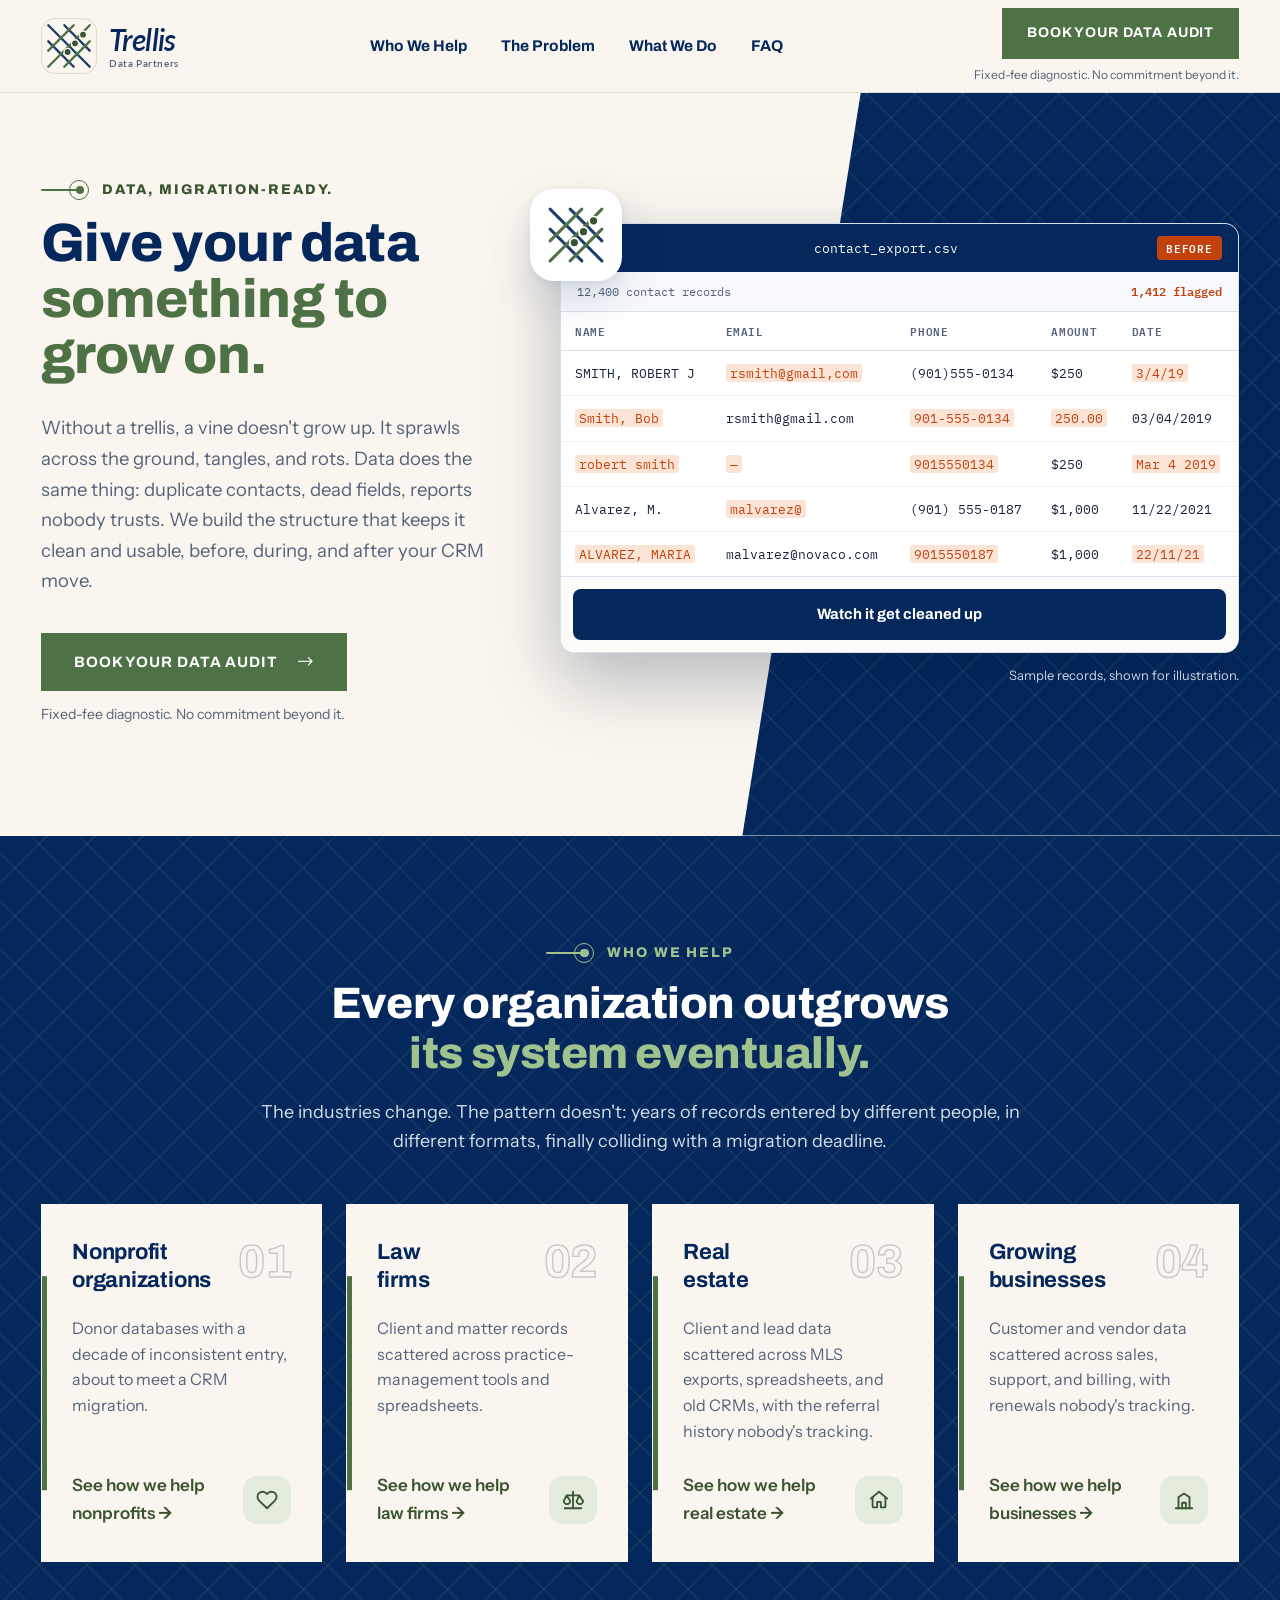
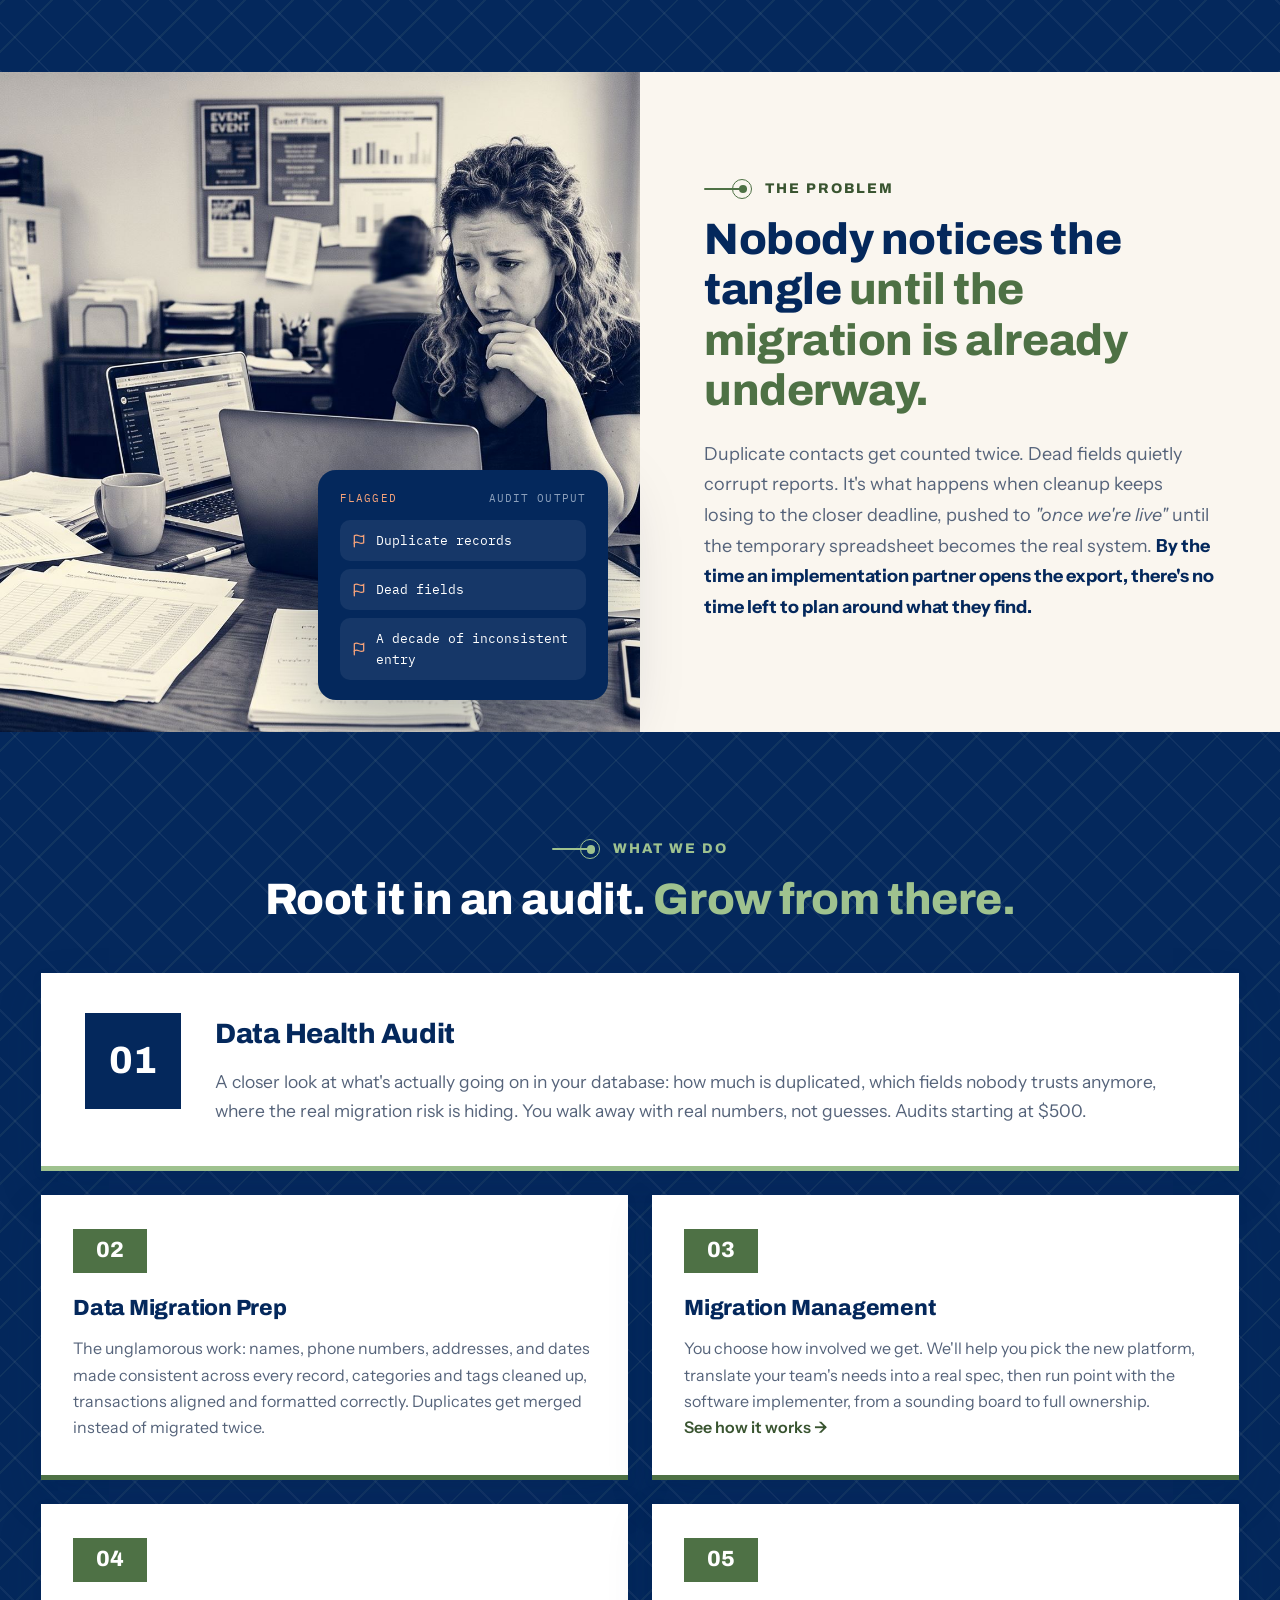
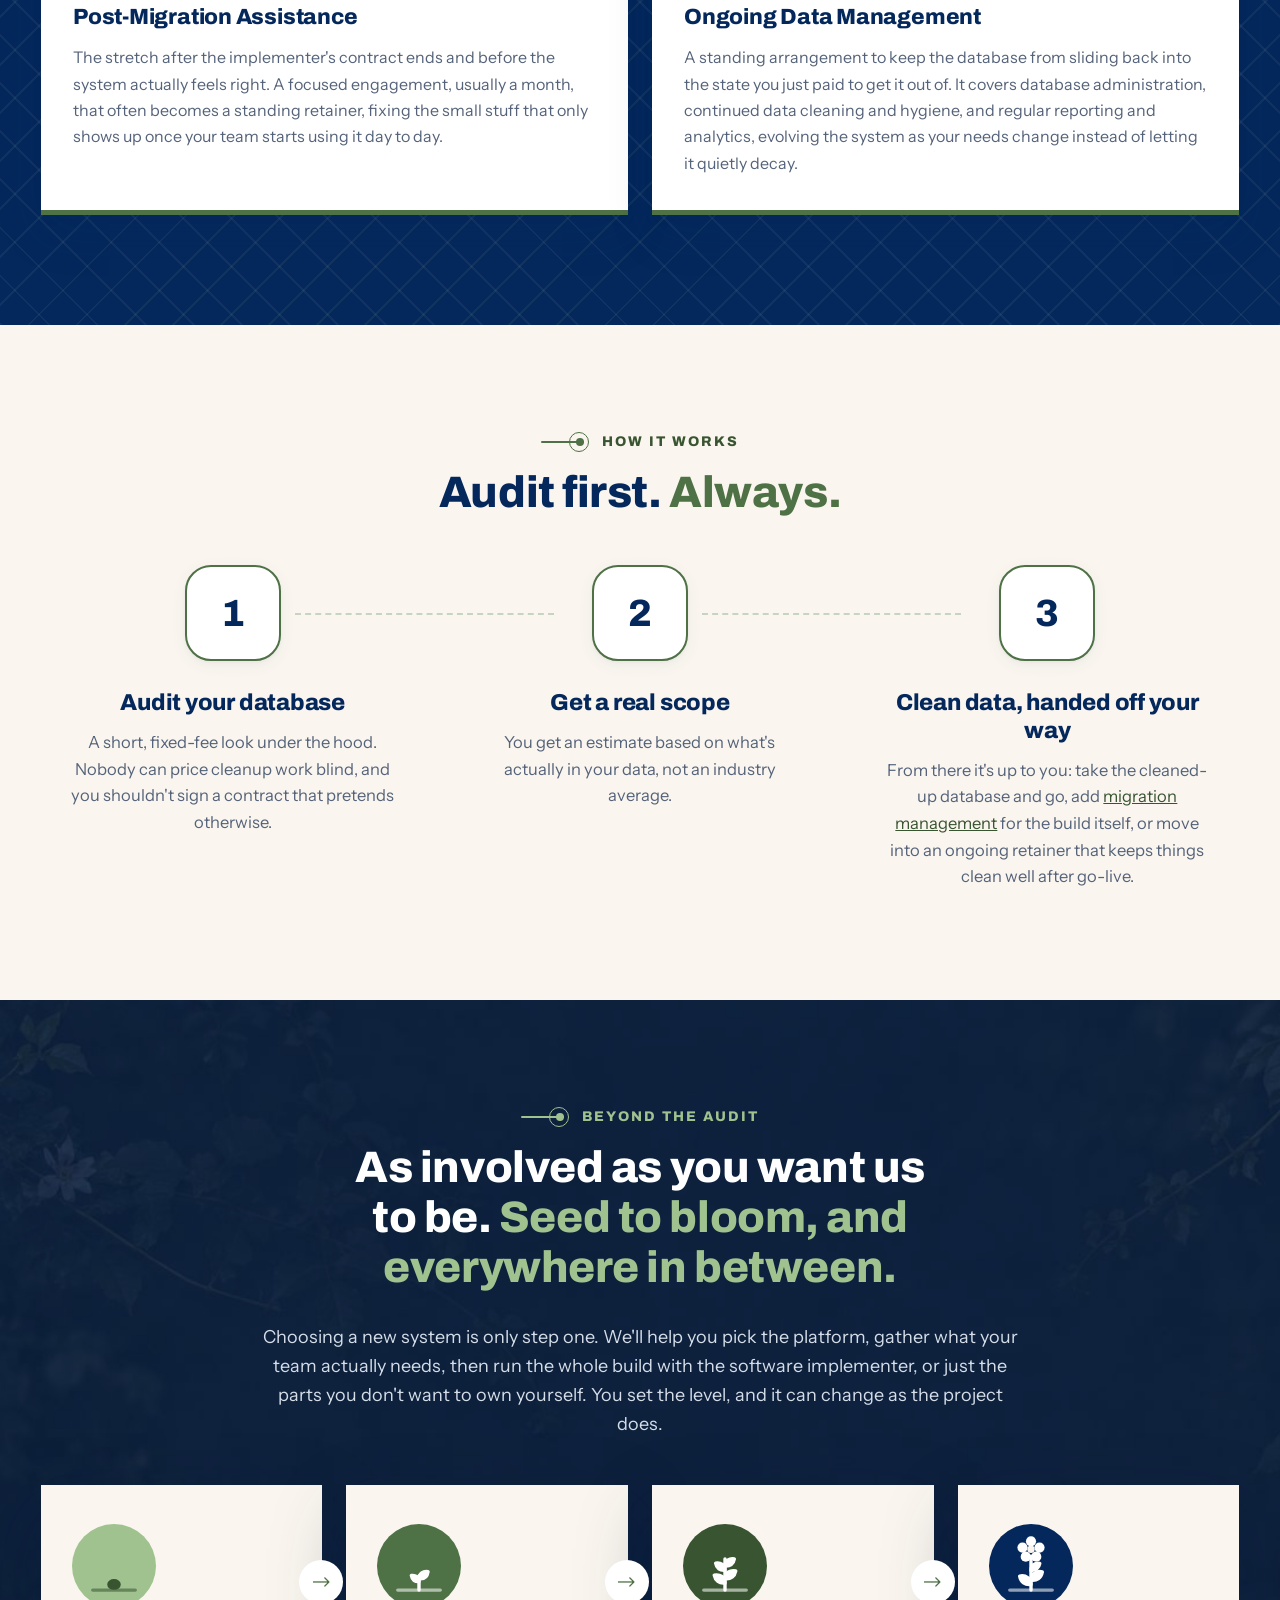
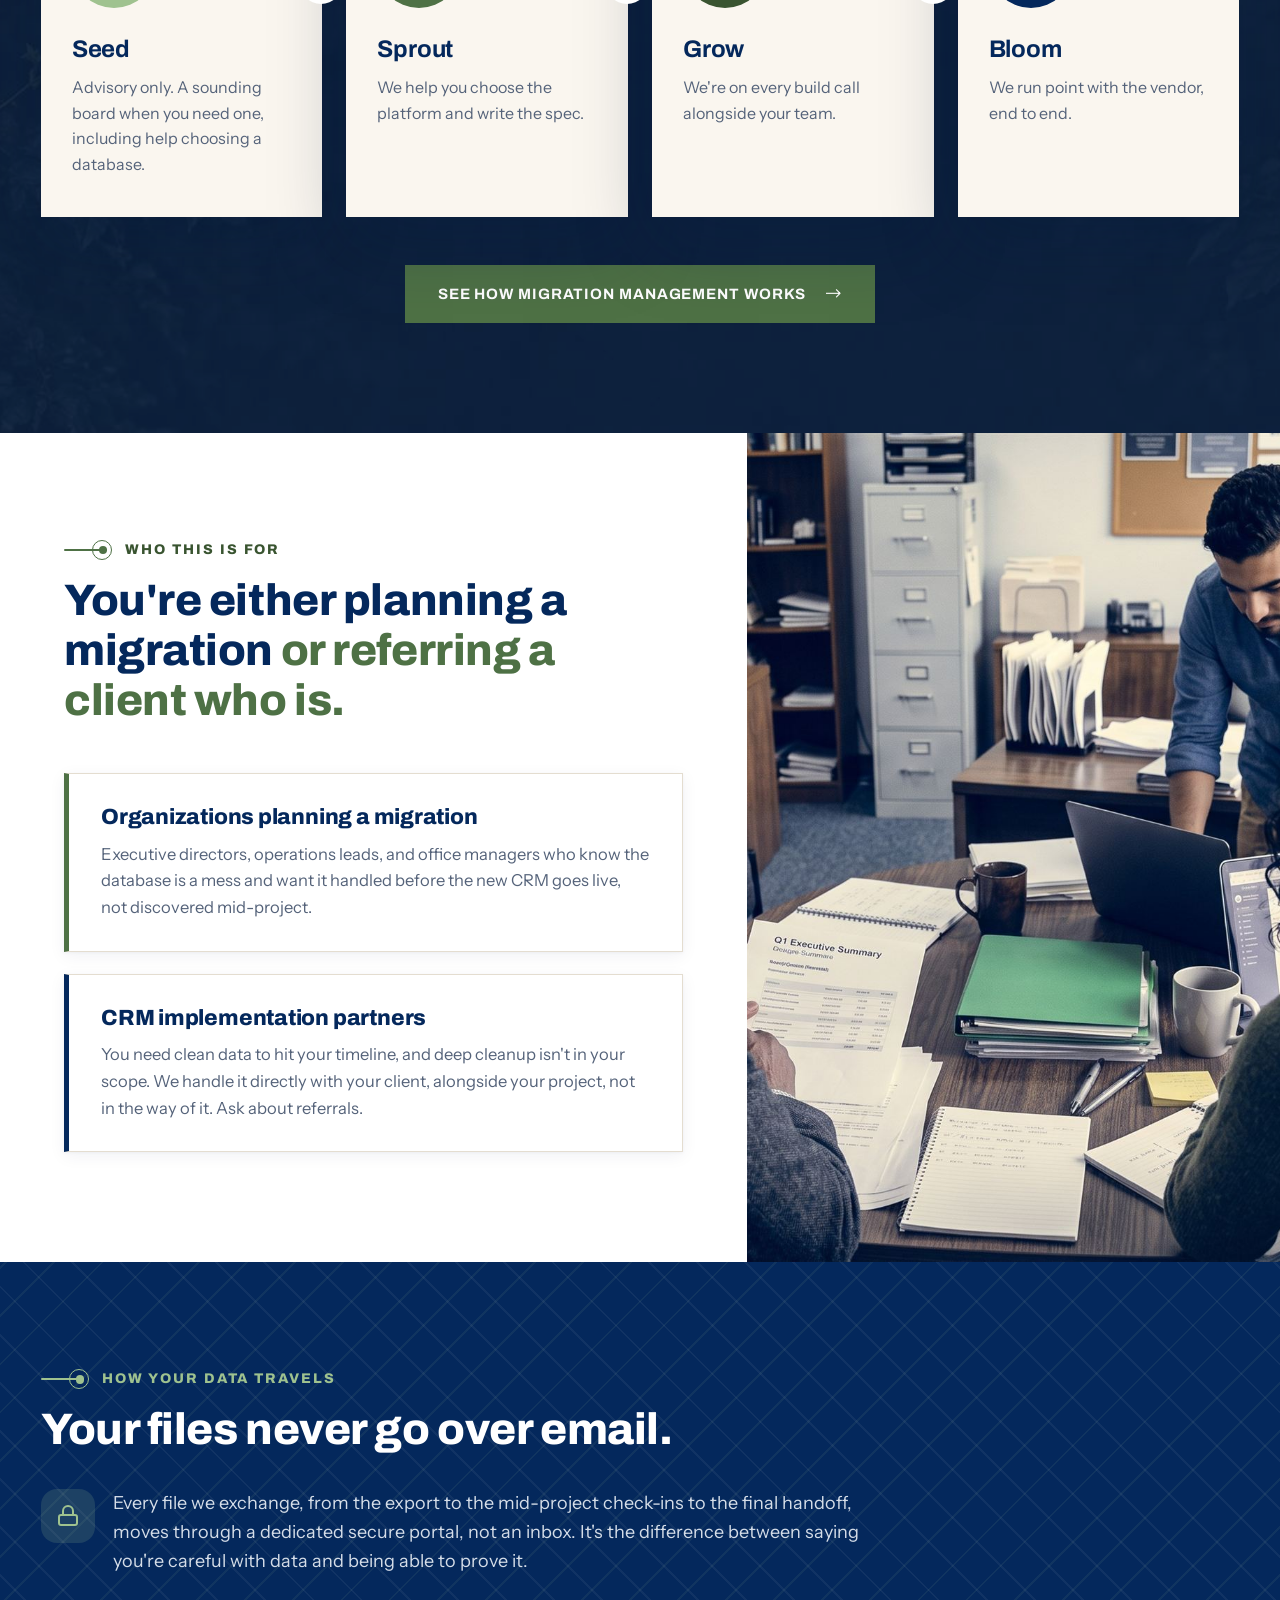
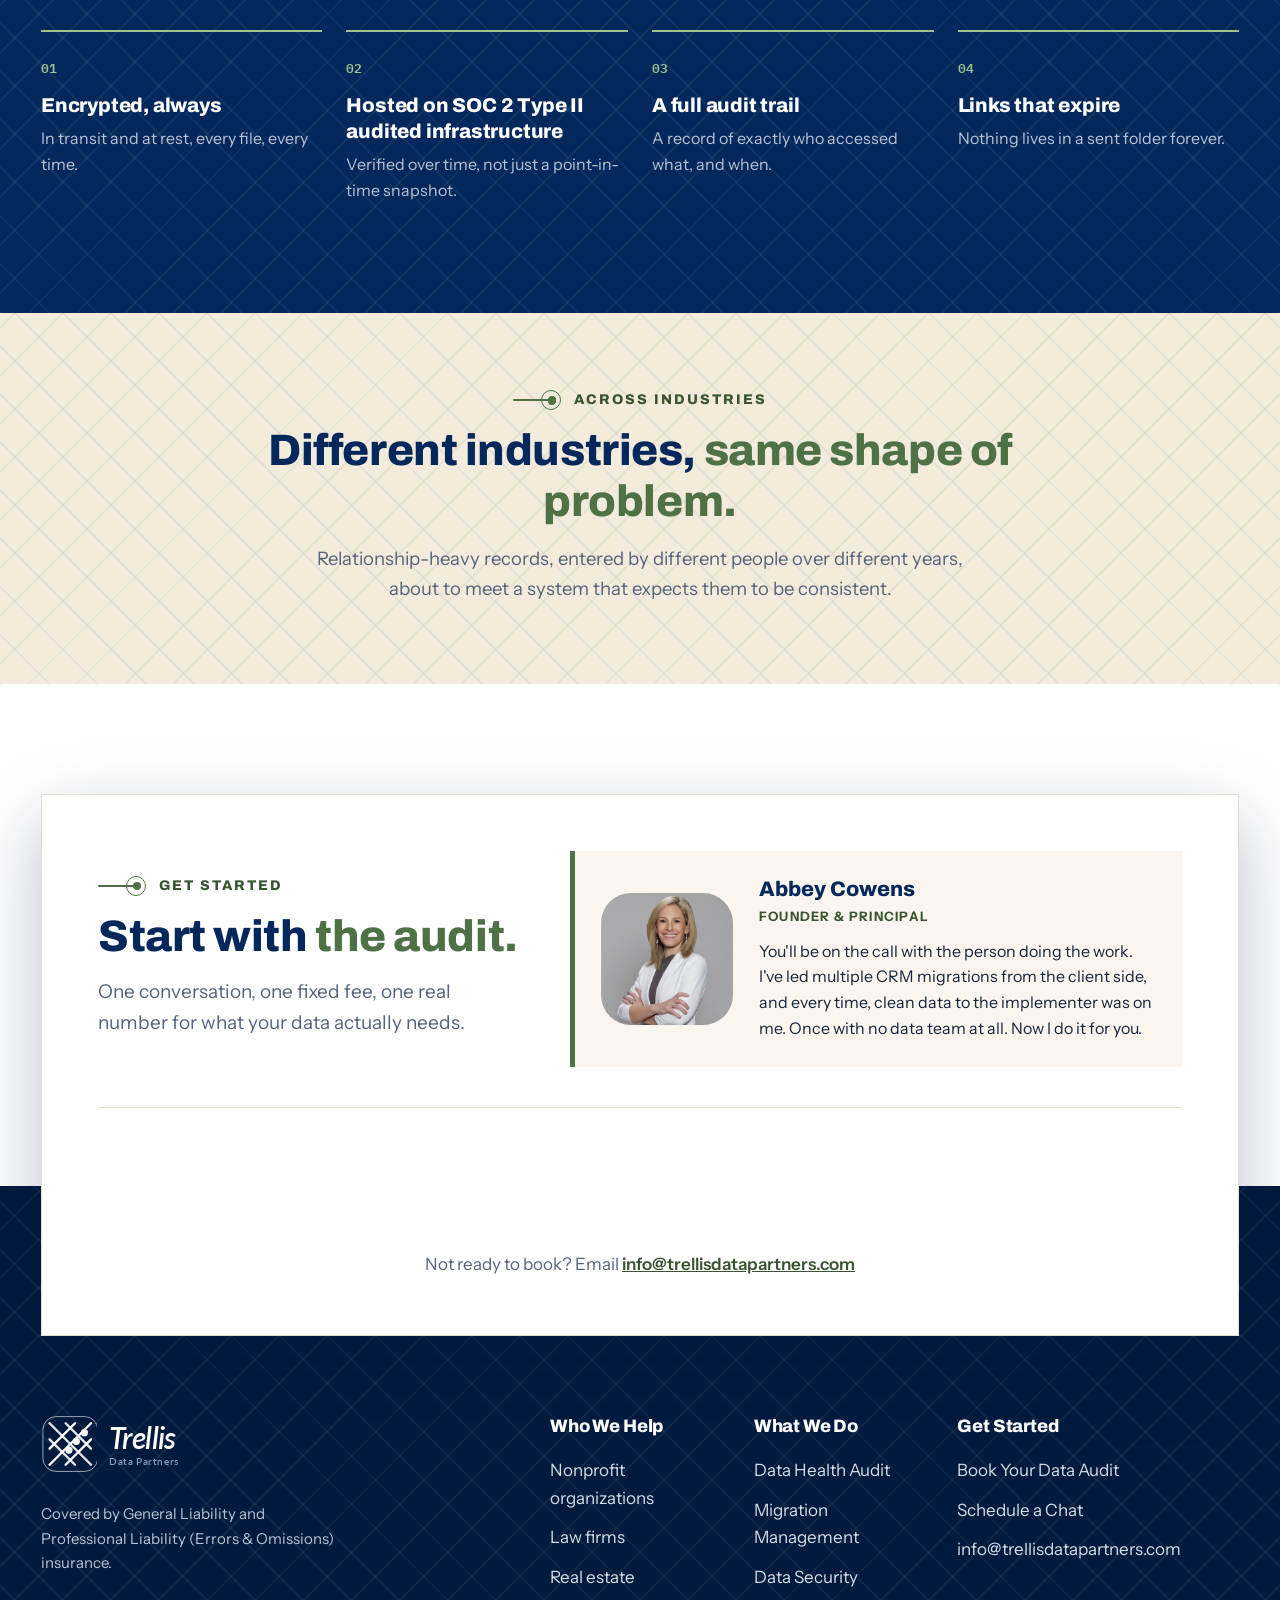
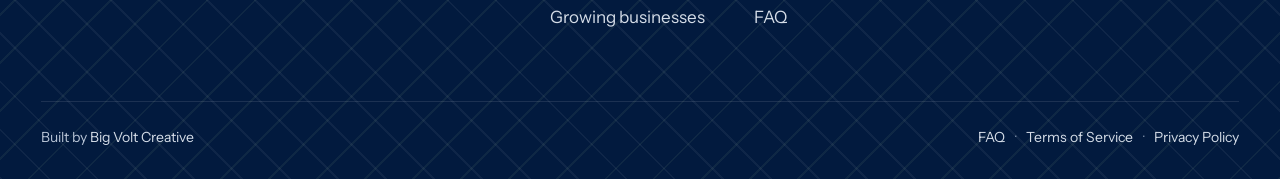
==== commit 762cda48: "Trellis photo behind Beyond the Audit; alternate dark/light sections Moves How It Works above Beyond" ====
--- a/index.html
+++ b/index.html
@@ -198,7 +198,7 @@
 </section>
 
 <!-- ======= WHO WE HELP ======= -->
-<section id="industries" class="section section-paper great_service_section">
+<section id="industries" class="section band-dark on-dark great_service_section">
   <div class="container-fluid">
     <div class="common_heading text-center">
       <div class="title_style"><span></span><h3>Who we help</h3></div>
@@ -345,8 +345,41 @@
   </div>
 </section>
 
+<!-- ======= HOW IT WORKS ======= -->
+<section id="process" class="section section-cream">
+  <div class="container-fluid">
+    <div class="common_heading text-center">
+      <div class="title_style"><span></span><h3>How it works</h3></div>
+      <h2>Audit first. <span>Always.</span></h2>
+    </div>
+    <div class="row gy-5 process-row">
+      <div class="col-md-4">
+        <div class="process-step">
+          <div class="process-num">1</div>
+          <h3>Audit your database</h3>
+          <p>A short, fixed-fee look under the hood. Nobody can price cleanup work blind, and you shouldn't sign a contract that pretends otherwise.</p>
+        </div>
+      </div>
+      <div class="col-md-4">
+        <div class="process-step">
+          <div class="process-num">2</div>
+          <h3>Get a real scope</h3>
+          <p>You get an estimate based on what's actually in your data, not an industry average.</p>
+        </div>
+      </div>
+      <div class="col-md-4">
+        <div class="process-step">
+          <div class="process-num">3</div>
+          <h3>Clean data, handed off your way</h3>
+          <p>From there it's up to you: take the cleaned-up database and go, add <a href="migration-management/index.html">migration management</a> for the build itself, or move into an ongoing retainer that keeps things clean well after go-live.</p>
+        </div>
+      </div>
+    </div>
+  </div>
+</section>
+
 <!-- ======= BEYOND THE AUDIT ======= -->
-<section id="migration-callout" class="section section-paper insurance_company_section">
+<section id="migration-callout" class="section band-photo on-dark insurance_company_section">
   <div class="container-fluid">
     <div class="common_heading text-center">
       <div class="title_style"><span></span><h3>Beyond the audit</h3></div>
@@ -388,40 +421,7 @@
       </div>
     </div>
     <div class="text-center mt-5">
-      <a class="common_btn btn-navy" href="migration-management/index.html">See how Migration Management works <i class="ensurx-arrow-right"></i></a>
-    </div>
-  </div>
-</section>
-
-<!-- ======= HOW IT WORKS ======= -->
-<section id="process" class="section section-cream">
-  <div class="container-fluid">
-    <div class="common_heading text-center">
-      <div class="title_style"><span></span><h3>How it works</h3></div>
-      <h2>Audit first. <span>Always.</span></h2>
-    </div>
-    <div class="row gy-5 process-row">
-      <div class="col-md-4">
-        <div class="process-step">
-          <div class="process-num">1</div>
-          <h3>Audit your database</h3>
-          <p>A short, fixed-fee look under the hood. Nobody can price cleanup work blind, and you shouldn't sign a contract that pretends otherwise.</p>
-        </div>
-      </div>
-      <div class="col-md-4">
-        <div class="process-step">
-          <div class="process-num">2</div>
-          <h3>Get a real scope</h3>
-          <p>You get an estimate based on what's actually in your data, not an industry average.</p>
-        </div>
-      </div>
-      <div class="col-md-4">
-        <div class="process-step">
-          <div class="process-num">3</div>
-          <h3>Clean data, handed off your way</h3>
-          <p>From there it's up to you: take the cleaned-up database and go, add <a href="migration-management/index.html">migration management</a> for the build itself, or move into an ongoing retainer that keeps things clean well after go-live.</p>
-        </div>
-      </div>
+      <a class="common_btn" href="migration-management/index.html">See how Migration Management works <i class="ensurx-arrow-right"></i></a>
     </div>
   </div>
 </section>
@@ -463,7 +463,7 @@
 </section>
 
 <!-- ======= SECURITY ======= -->
-<section id="security" class="section band-photo on-dark">
+<section id="security" class="section band-dark on-dark">
   <div class="container-fluid">
     <div class="common_heading">
       <div class="title_style"><span></span><h3>How your data travels</h3></div>
--- a/assets/css/trellis.css
+++ b/assets/css/trellis.css
@@ -392,3 +392,13 @@
   .svc-card { padding: 28px 22px; }
   .cta-card { padding: 30px 20px; }
 }
+
+/* Sections that sit on dark bands */
+.on-dark .common_heading .lede-under, .on-dark .stage-intro { color: #D5DDE8; }
+.on-dark .service_page_item { border-color: transparent; }
+.on-dark .service_page_item:hover, .on-dark .service_page_item:hover::before { background: var(--sage-deep); }
+.on-dark .service_page_item:hover p { color: #E3EBDD; }
+.on-dark .service_page_item:hover .arrow-link { color: #fff; }
+.on-dark .service_page_item:hover .service_page_item_top h2 { -webkit-text-stroke-color: #fff; }
+.band-photo .insurance_item { border-color: transparent; box-shadow: var(--shadow-deep); }
+.band-photo .stage-arrow { border-color: transparent; }
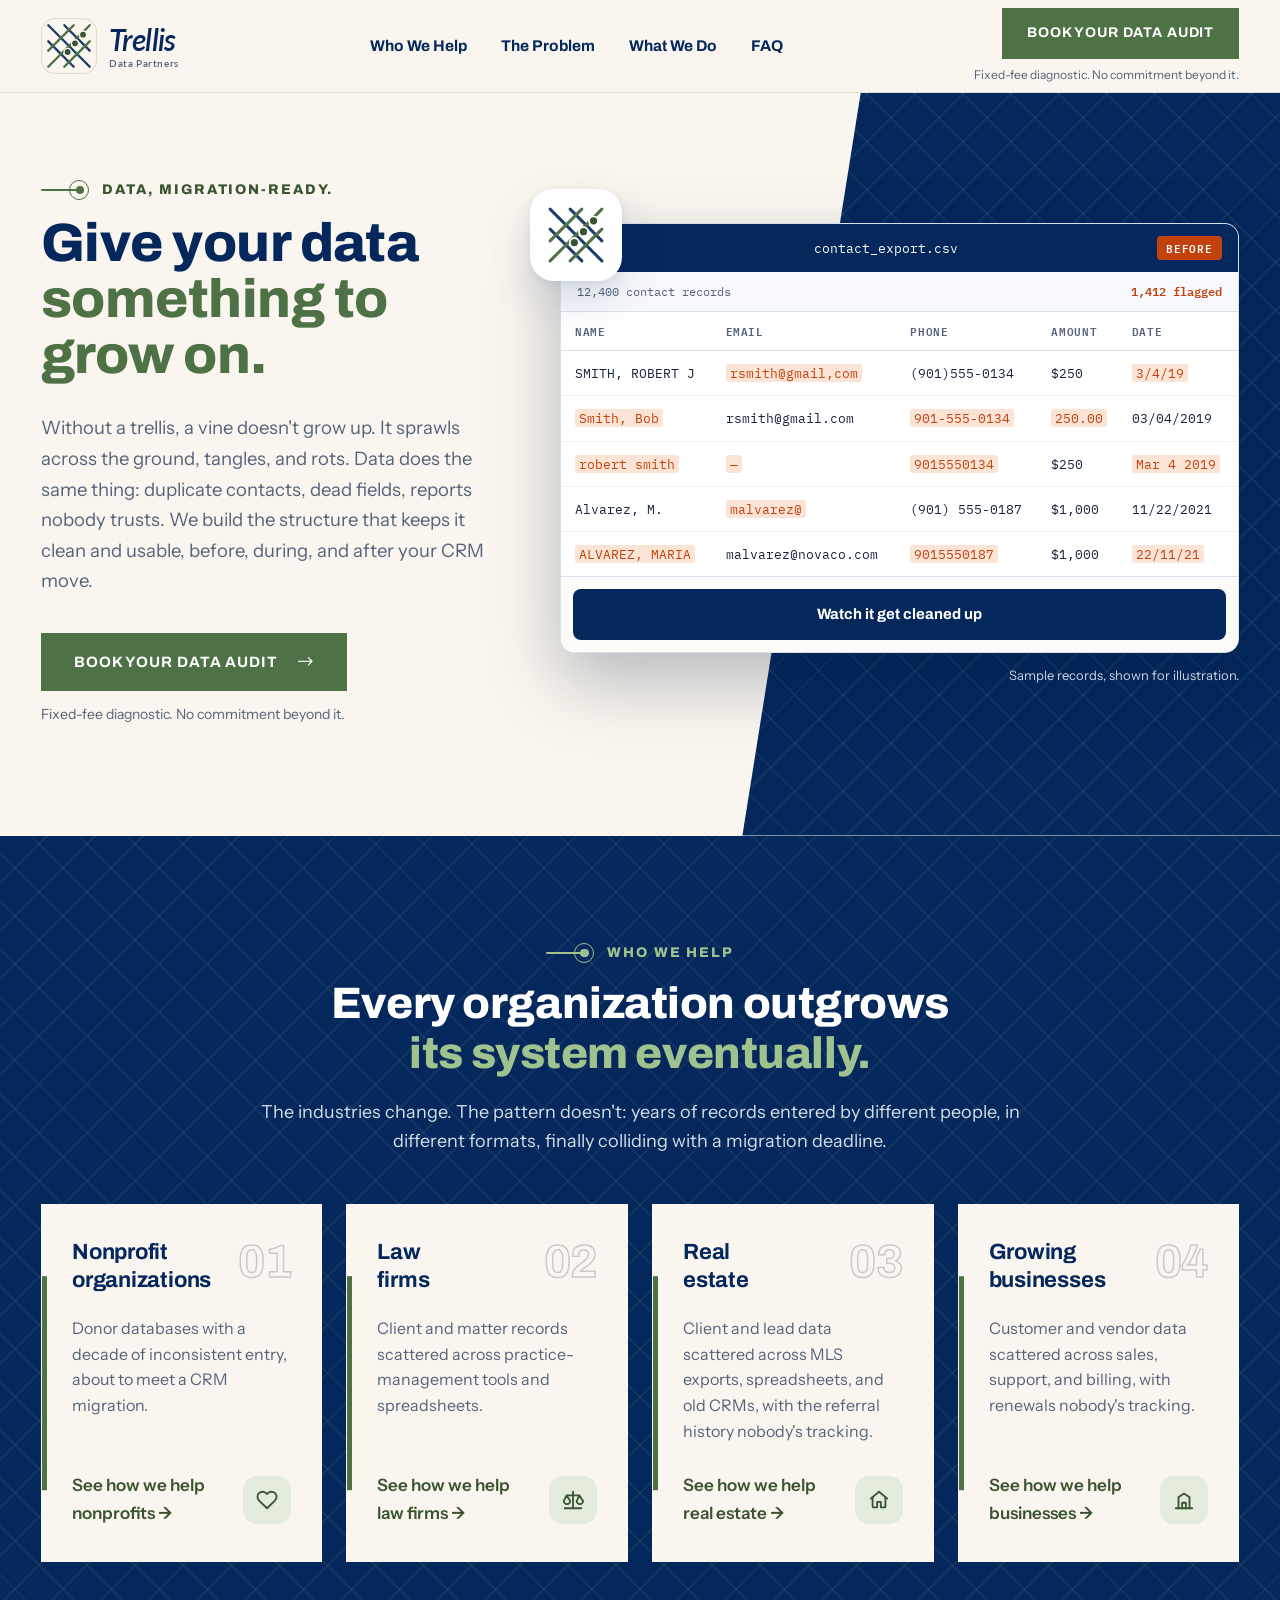
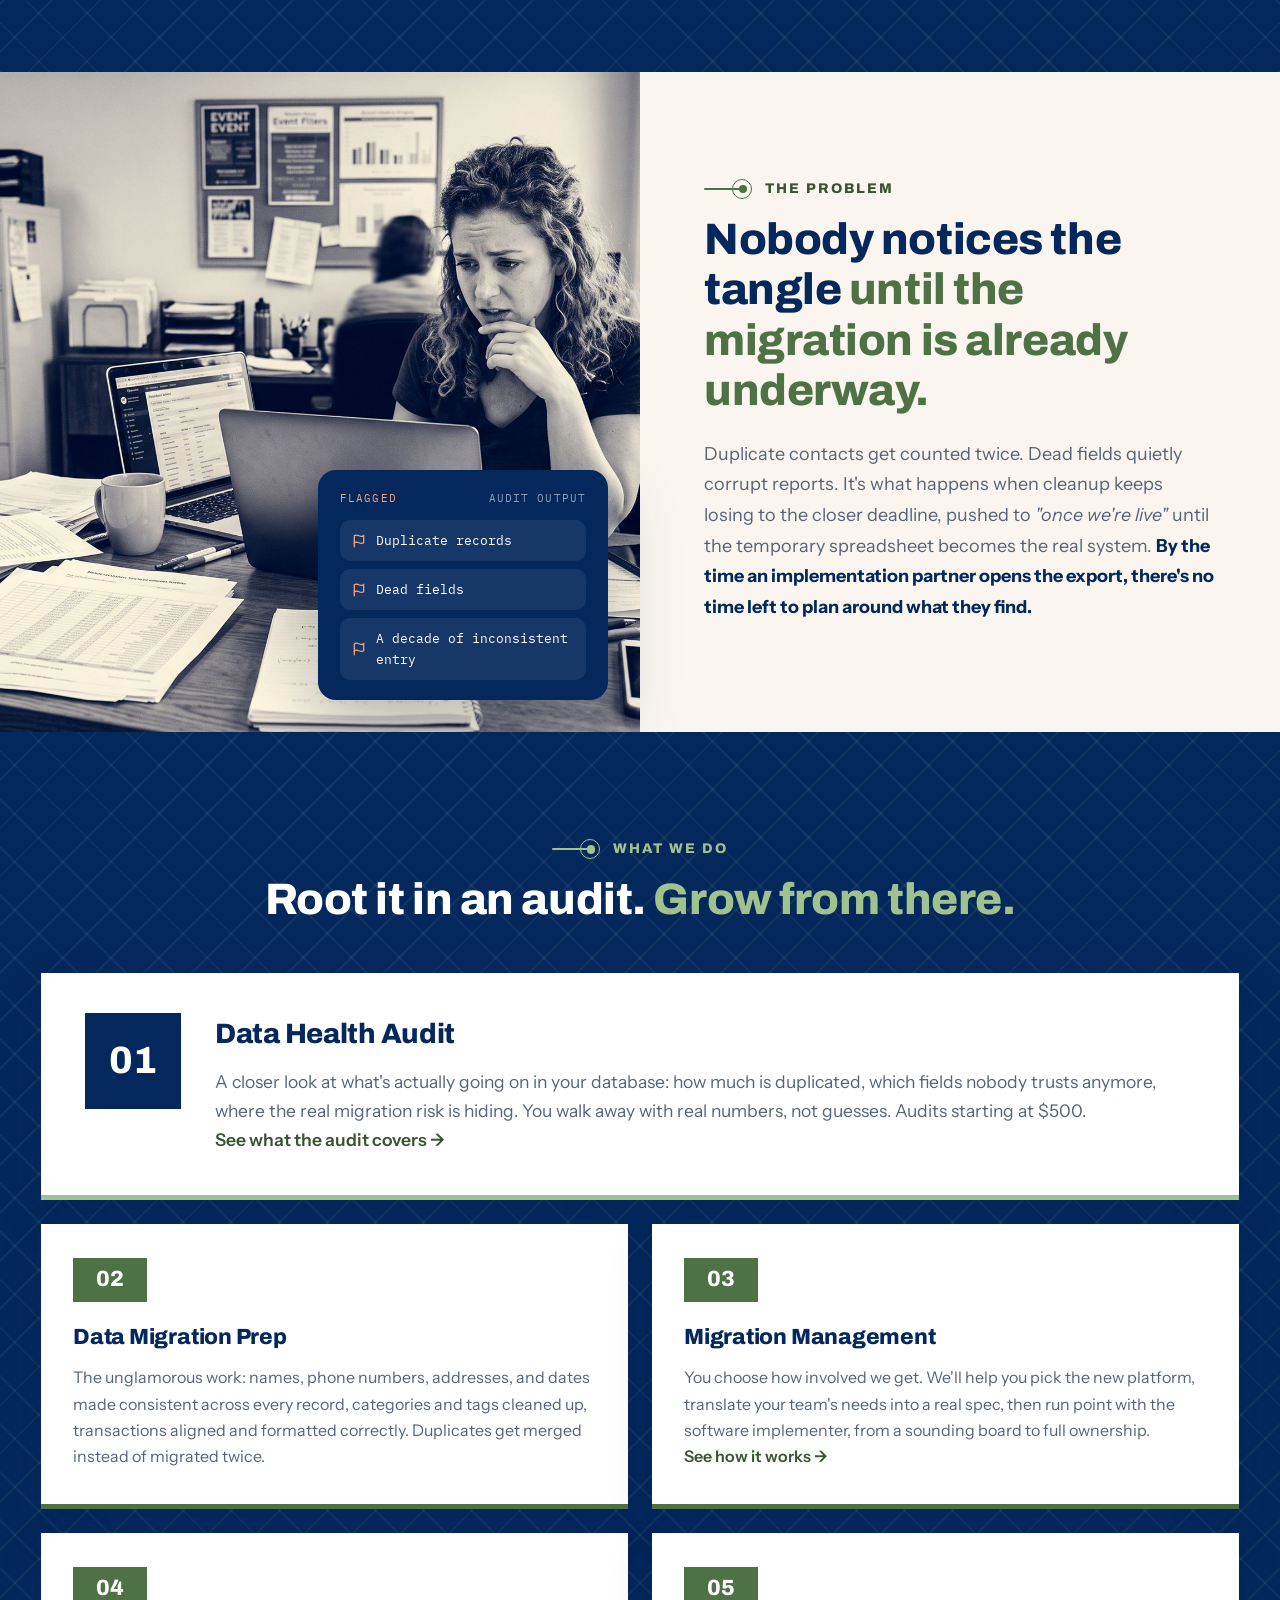
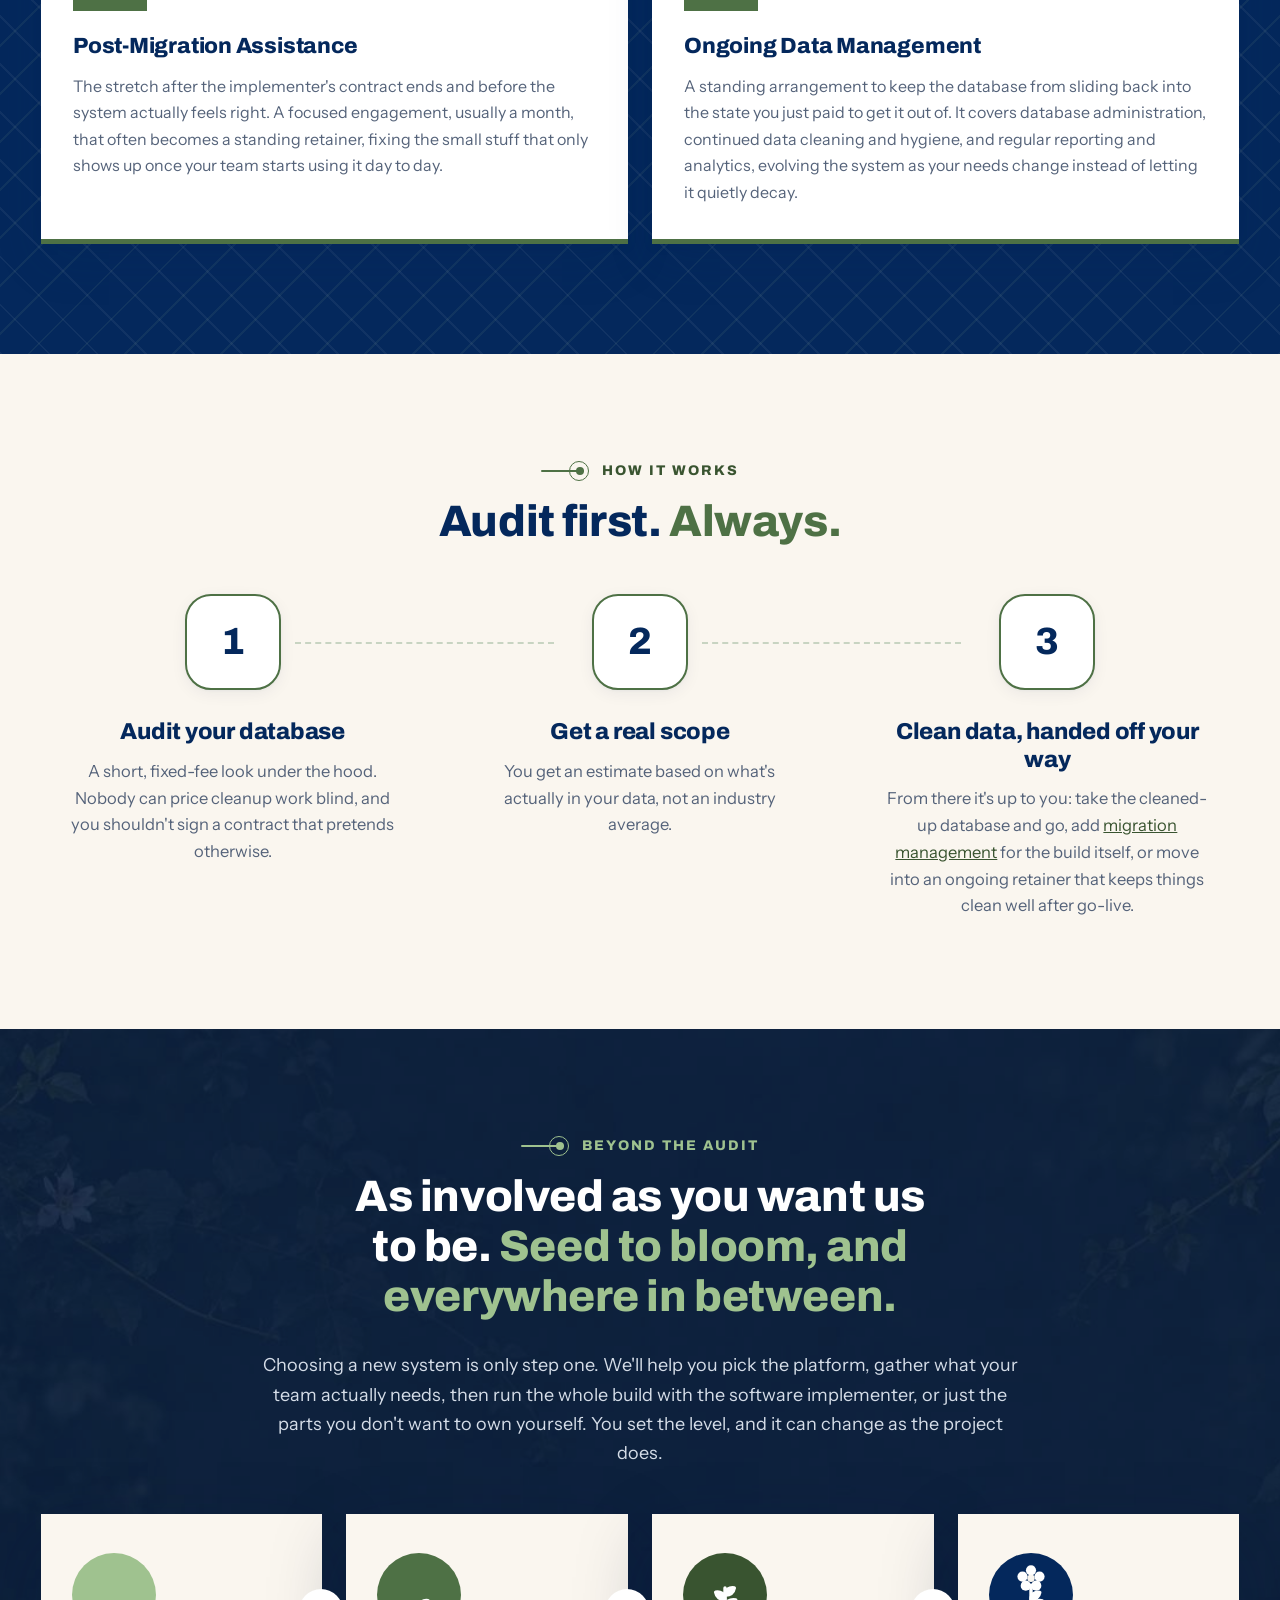
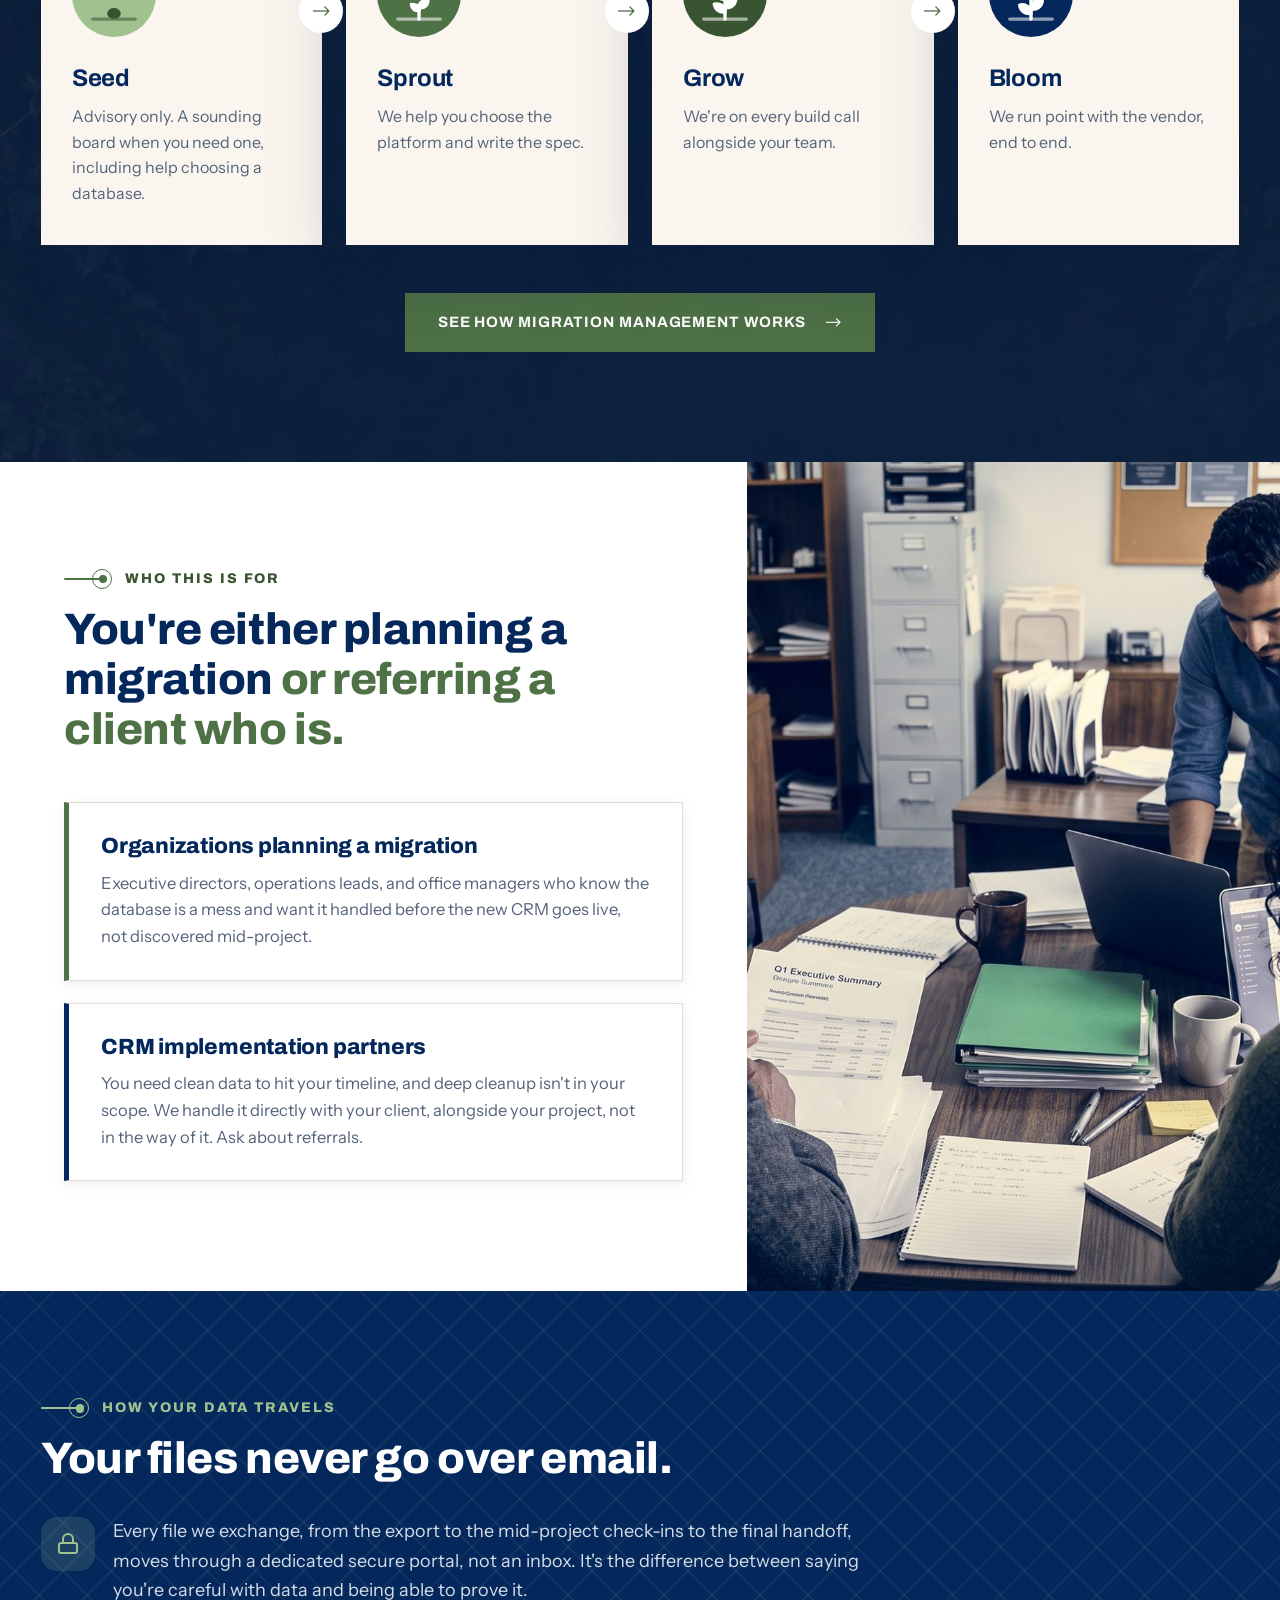
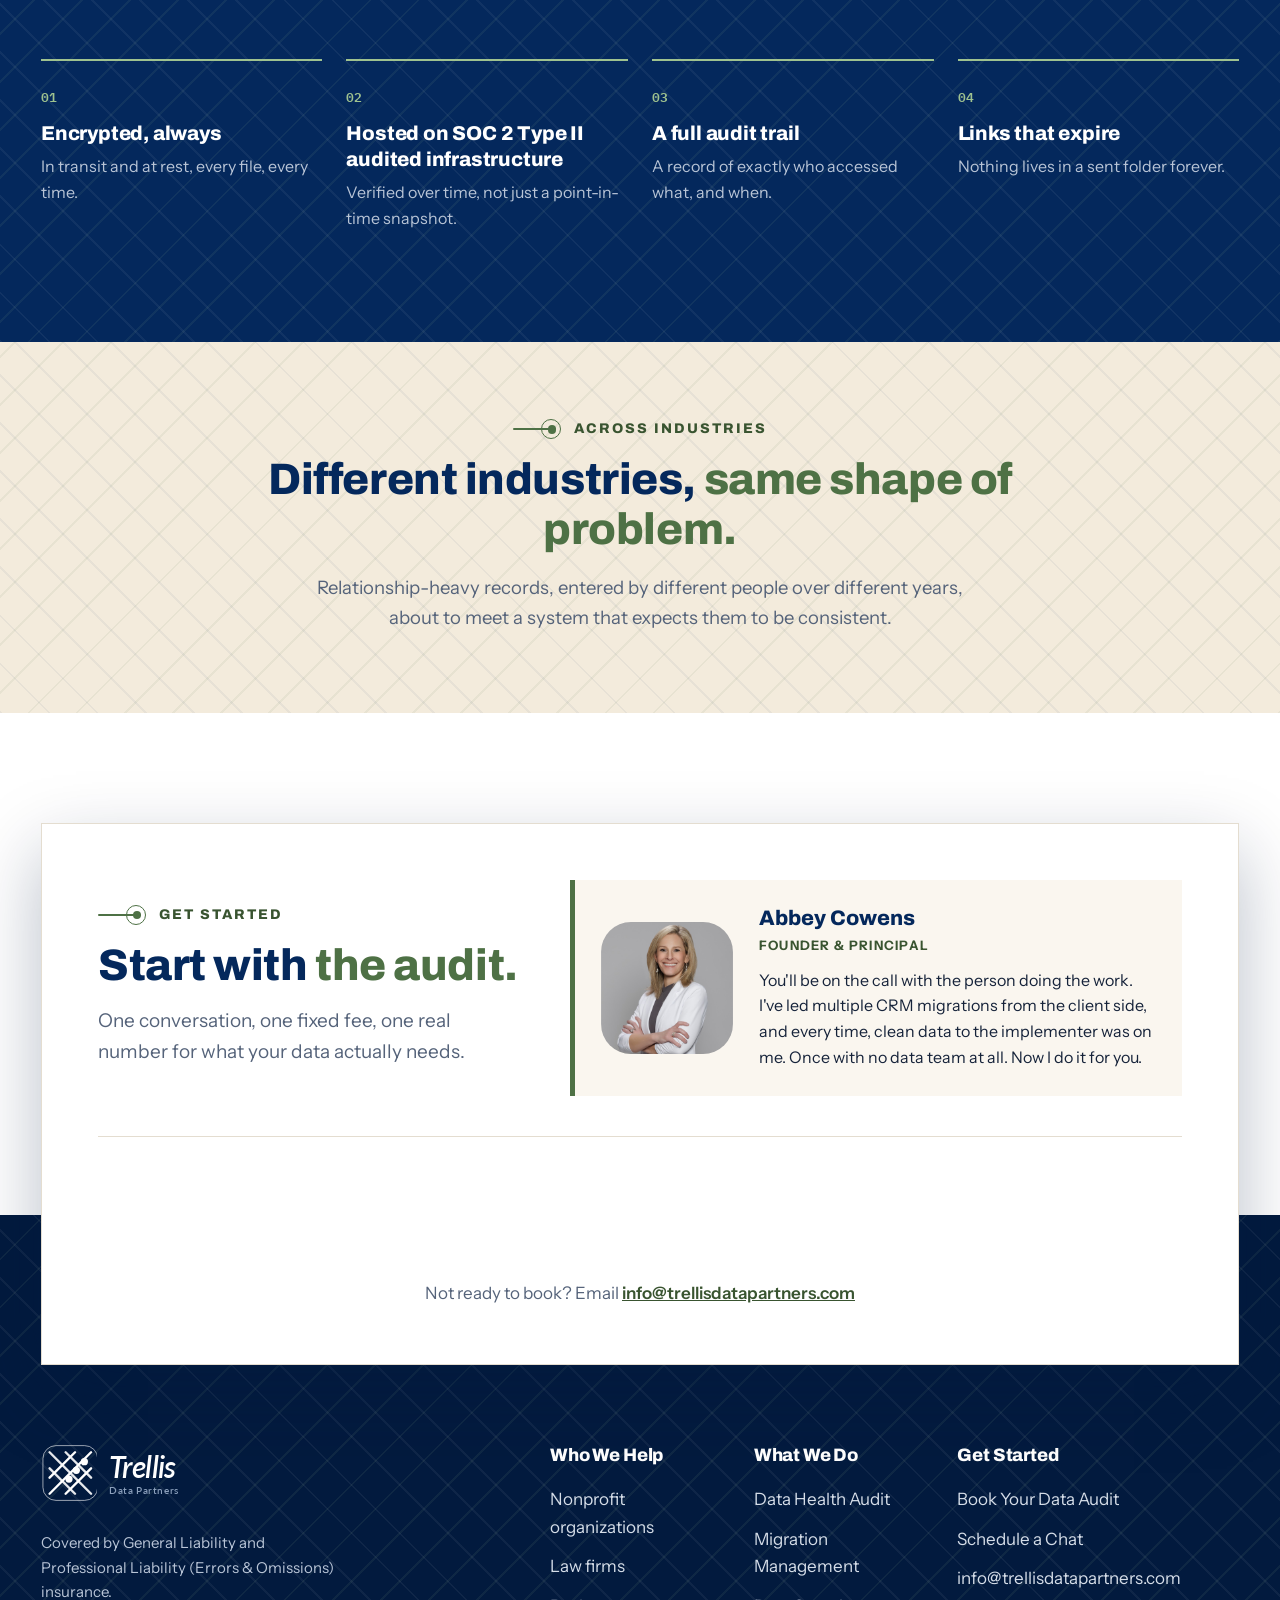
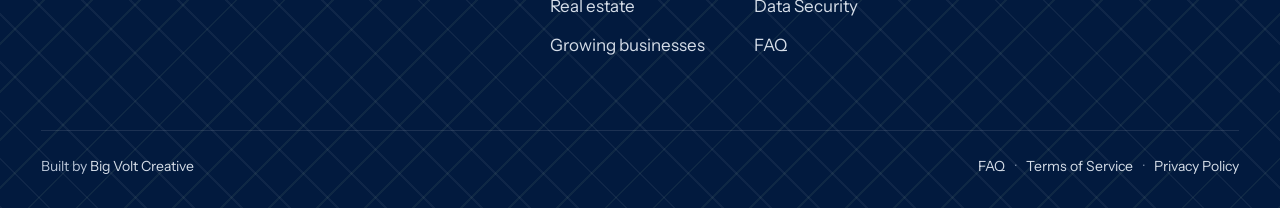
==== commit a8b6e23c: "Link the Data Health Audit page from home, nonprofit page and footer Co-Authored-By: Claude Opus 5.5" ====
--- a/index.html
+++ b/index.html
@@ -310,7 +310,7 @@
         <div class="svc-card featured" id="svc-audit">
           <span class="svc-num">01</span>
           <h3>Data Health Audit</h3>
-          <p>A closer look at what's actually going on in your database: how much is duplicated, which fields nobody trusts anymore, where the real migration risk is hiding. You walk away with real numbers, not guesses. Audits starting at $500.</p>
+          <p>A closer look at what's actually going on in your database: how much is duplicated, which fields nobody trusts anymore, where the real migration risk is hiding. You walk away with real numbers, not guesses. Audits starting at $500. <a class="arrow-link" href="nonprofit/audit/index.html">See what the audit covers &rarr;</a></p>
         </div>
       </div>
       <div class="col-md-6">
@@ -553,7 +553,7 @@
       <div class="col-6 col-lg-2">
         <h4>What We Do</h4>
         <ul>
-          <li><a href="#svc-audit">Data Health Audit</a></li>
+          <li><a href="nonprofit/audit/index.html">Data Health Audit</a></li>
           <li><a href="migration-management/index.html">Migration Management</a></li>
           <li><a href="security/index.html">Data Security</a></li>
           <li><a href="faq/index.html">FAQ</a></li>
--- a/assets/css/trellis.css
+++ b/assets/css/trellis.css
@@ -402,3 +402,129 @@
 .on-dark .service_page_item:hover .service_page_item_top h2 { -webkit-text-stroke-color: #fff; }
 .band-photo .insurance_item { border-color: transparent; box-shadow: var(--shadow-deep); }
 .band-photo .stage-arrow { border-color: transparent; }
+
+/* ==========================================================================
+   Inner pages
+   ========================================================================== */
+
+/* Page banner: the trellis photo band every inner page opens on */
+.page-banner { padding: 110px 0 100px; }
+.page-banner .common_heading { margin-bottom: 0; max-width: 900px; }
+.page-banner h1 { font-size: 54px; line-height: 1.08; font-weight: 800; }
+.page-banner .banner-lede { max-width: 780px; margin: 26px 0 34px; font-size: 18.5px; line-height: 1.7; color: #D5DDE8; }
+.page-banner .lede-icon { margin-top: 26px; margin-bottom: 0; }
+.page-banner .stat-strip { margin-top: 44px; }
+.page-banner-short { padding: 90px 0 70px; }
+.pull-up { padding-top: 80px; }
+@media (max-width: 991px) { .page-banner { padding: 80px 0 70px; } .page-banner h1 { font-size: 42px; } }
+@media (max-width: 575px) { .page-banner { padding: 60px 0 56px; } .page-banner h1 { font-size: 33px; } .page-banner .banner-lede { font-size: 17px; } }
+
+.section-intro { max-width: 820px; margin: -18px 0 44px; font-size: 18px; line-height: 1.7; color: var(--ink-soft); }
+.common_heading.text-center + .section-intro { margin-left: auto; margin-right: auto; text-align: center; }
+.on-dark .section-intro { color: #D5DDE8; }
+
+.lede-icon { display: flex; gap: 18px; align-items: flex-start; max-width: 860px; margin: -14px 0 44px; }
+.lede-icon .ico { flex-shrink: 0; width: 52px; height: 52px; border-radius: 16px; background: var(--sage-soft); display: grid; place-items: center; }
+.lede-icon p { margin: 0; font-size: 18px; line-height: 1.7; color: var(--ink-soft); }
+.on-dark .lede-icon .ico { background: rgba(159,194,143,.16); }
+.on-dark .lede-icon .ico svg { stroke: var(--sage-light); }
+.on-dark .lede-icon p { color: #D5DDE8; }
+
+.fine-note { max-width: 900px; margin: 36px 0 0; font-size: 15.5px; line-height: 1.7; color: var(--ink-soft); font-style: italic; }
+.on-dark .fine-note { color: #B8C4D6; }
+
+/* Numbered point cards */
+.pt-card { height: 100%; background: var(--paper); border: 1px solid var(--line); border-top: 4px solid var(--sage); padding: 30px 28px; box-shadow: var(--shadow-soft); }
+.pt-idx { display: inline-block; font-family: var(--mono); font-size: 13px; font-weight: 600; color: var(--sage-deep); background: var(--sage-soft); padding: 3px 10px; margin-bottom: 18px; }
+.pt-card h3 { font-size: 20px; font-weight: 800; line-height: 1.3; margin: 0 0 10px; }
+.pt-card p { margin: 0; font-size: 16px; line-height: 1.65; color: var(--ink-soft); }
+.on-dark .pt-card { border-color: transparent; border-top-color: var(--sage-light); box-shadow: var(--shadow-lift); }
+
+/* Time-based milestone / pricing tiles */
+.stat-strip { display: grid; grid-template-columns: repeat(auto-fit, minmax(150px, 1fr)); gap: 14px; }
+.stat { background: var(--navy); padding: 22px 20px; border-bottom: 4px solid var(--sage); }
+.stat .num { display: block; font-family: var(--display); font-weight: 800; font-size: 34px; line-height: 1; color: #fff; }
+.stat .lbl { display: block; margin-top: 10px; font-size: 14.5px; line-height: 1.45; color: #C9D3E2; }
+.on-dark .stat { background: rgba(255,255,255,.07); border-bottom-color: var(--sage-light); }
+.on-dark .stat .num { color: var(--sage-light); }
+
+/* Services cards on inner pages */
+.svc-card .svc-note { margin-top: 14px; font-size: 14.5px; font-style: italic; color: var(--ink-soft); }
+
+/* What's next */
+.next-card { display: flex; flex-direction: column; height: 100%; background: var(--paper); border: 1px solid var(--line); border-left: 5px solid var(--sage); padding: 32px 30px; text-decoration: none; color: inherit; box-shadow: var(--shadow-soft); transition: transform .2s ease, box-shadow .2s ease; }
+.next-card:hover { transform: translateY(-3px); box-shadow: var(--shadow-lift); color: inherit; }
+.next-icon { width: 52px; height: 52px; border-radius: 16px; background: var(--sage-soft); color: var(--sage-deep); display: grid; place-items: center; margin-bottom: 20px; }
+.next-card h3 { font-size: 22px; font-weight: 800; margin: 0 0 10px; }
+.next-card p { margin: 0 0 22px; color: var(--ink-soft); font-size: 16px; flex: 1; }
+.on-dark .next-card { border-color: transparent; border-left-color: var(--sage-light); }
+
+/* FAQ accordion (native details/summary, no script needed) */
+.t-faq { max-width: 980px; }
+.common_heading.text-center ~ .t-faq { margin-left: auto; margin-right: auto; }
+.t-faq details { background: var(--paper); border: 1px solid var(--line); margin-bottom: 12px; box-shadow: var(--shadow-soft); }
+.t-faq summary { list-style: none; cursor: pointer; position: relative; padding: 22px 64px 22px 26px; font-family: var(--display); font-weight: 700; font-size: 18px; color: var(--navy); }
+.t-faq summary::-webkit-details-marker { display: none; }
+.t-faq summary::after { content: "+"; position: absolute; right: 20px; top: 50%; transform: translateY(-50%); width: 32px; height: 32px; display: grid; place-items: center; background: var(--sage); color: #fff; font-family: var(--sans); font-weight: 500; font-size: 22px; line-height: 1; transition: background .2s ease; }
+.t-faq details[open] summary::after { content: "\2212"; background: var(--navy); }
+.t-faq details[open] { border-left: 4px solid var(--sage); }
+.t-faq details p { margin: 0; padding: 0 26px 24px; font-size: 16.5px; line-height: 1.7; color: var(--ink-soft); }
+.on-dark .t-faq details { border-color: transparent; }
+@media (max-width: 575px) { .t-faq summary { font-size: 16.5px; padding: 18px 56px 18px 18px; } .t-faq details p { padding: 0 18px 20px; } }
+
+/* Migration Management stages */
+.insurance_item .stage-name { margin: 26px 0 0; font-family: var(--display); font-weight: 800; font-size: 13px; letter-spacing: .14em; text-transform: uppercase; color: var(--sage-deep); }
+.insurance_item .stage-name + h4 { margin-top: 6px; }
+
+/* Process steps on a dark band */
+.on-dark .process-step h3 { color: #fff; }
+.on-dark .process-step p { color: #C9D3E2; }
+.on-dark .process-step::after { border-top-color: rgba(159,194,143,.45); }
+
+/* Comparison / deliverable panel, used in-flow */
+.flag-panel-static { position: static; width: auto; }
+.on-dark .flag-panel-static { background: var(--navy-lift); }
+.deliv-row svg { stroke: var(--sage-light); }
+
+/* Short "Get started" card (FAQ, audit) */
+.contact-alt-lg { text-align: left; margin: 0; font-size: 18px; line-height: 1.7; }
+
+/* Contact page */
+.who-wide { max-width: 980px; }
+.contact-card { height: 100%; background: var(--paper); border: 1px solid var(--line); padding: 36px 34px; box-shadow: var(--shadow-soft); }
+.contact-card h3 { font-size: 24px; font-weight: 800; margin: 0 0 8px; }
+.contact-card .col-note { color: var(--ink-soft); margin: 0 0 24px; }
+.cal-wrap-flush { margin-top: 0; border-top: 0; padding-top: 0; }
+.contact-form .form-row { display: grid; grid-template-columns: 1fr 1fr; gap: 16px; }
+.contact-form .form-field { margin-bottom: 18px; }
+.contact-form label { display: block; font-family: var(--display); font-weight: 700; font-size: 14px; color: var(--navy); margin-bottom: 6px; }
+.contact-form input[type="text"], .contact-form input[type="email"], .contact-form select, .contact-form textarea {
+  width: 100%; border: 1px solid var(--line-cool); background: #FCFBF8; border-radius: 0; padding: 12px 14px; font-size: 16px; color: var(--ink); transition: border-color .2s ease, box-shadow .2s ease;
+}
+.contact-form textarea { min-height: 120px; resize: vertical; }
+.contact-form input:focus, .contact-form select:focus, .contact-form textarea:focus { outline: 0; border-color: var(--sage); box-shadow: 0 0 0 3px rgba(78,113,69,.18); }
+.contact-form .checkbox-list { display: grid; grid-template-columns: 1fr 1fr; gap: 8px 16px; }
+.contact-form .checkbox-list label { font-family: var(--sans); font-weight: 500; font-size: 15.5px; color: var(--ink); display: flex; align-items: center; gap: 8px; margin: 0; }
+.contact-form .checkbox-list input { accent-color: var(--sage); width: 17px; height: 17px; }
+.contact-form .common_btn { border: 0; cursor: pointer; margin-top: 6px; }
+.other-industry-field { display: none; }
+.other-industry-field.show { display: block; }
+@media (max-width: 575px) { .contact-form .form-row, .contact-form .checkbox-list { grid-template-columns: 1fr; gap: 0 16px; } .contact-card { padding: 28px 20px; } }
+
+/* Legal pages */
+.legal-wrap { max-width: 780px; }
+.legal-wrap h2 { font-size: 22px; font-weight: 800; margin: 40px 0 12px; }
+.legal-wrap h2:first-child { margin-top: 0; }
+.legal-wrap p, .legal-wrap li { font-size: 16.5px; line-height: 1.75; color: var(--ink-soft); }
+.legal-wrap ul { padding-left: 22px; }
+.legal-wrap .updated { font-size: 14px; color: var(--ink-soft); }
+
+/* Footer without the overlapping "Get started" card */
+.site-footer.no-cta { padding-top: 90px; }
+.on-dark .common_heading h1 span { color: var(--sage-light); }
+.on-dark .problem-text { color: #D5DDE8; }
+.on-dark .problem-text strong { color: #fff; }
+.stat-strip + .t-faq { margin-top: 32px; }
+.page-banner .banner-link { display: inline-block; margin: 22px 0 0 70px; color: var(--sage-light); font-size: 17px; }
+.page-banner .banner-link:hover { color: #fff; }
+@media (max-width: 575px) { .page-banner .banner-link { margin-left: 0; } }
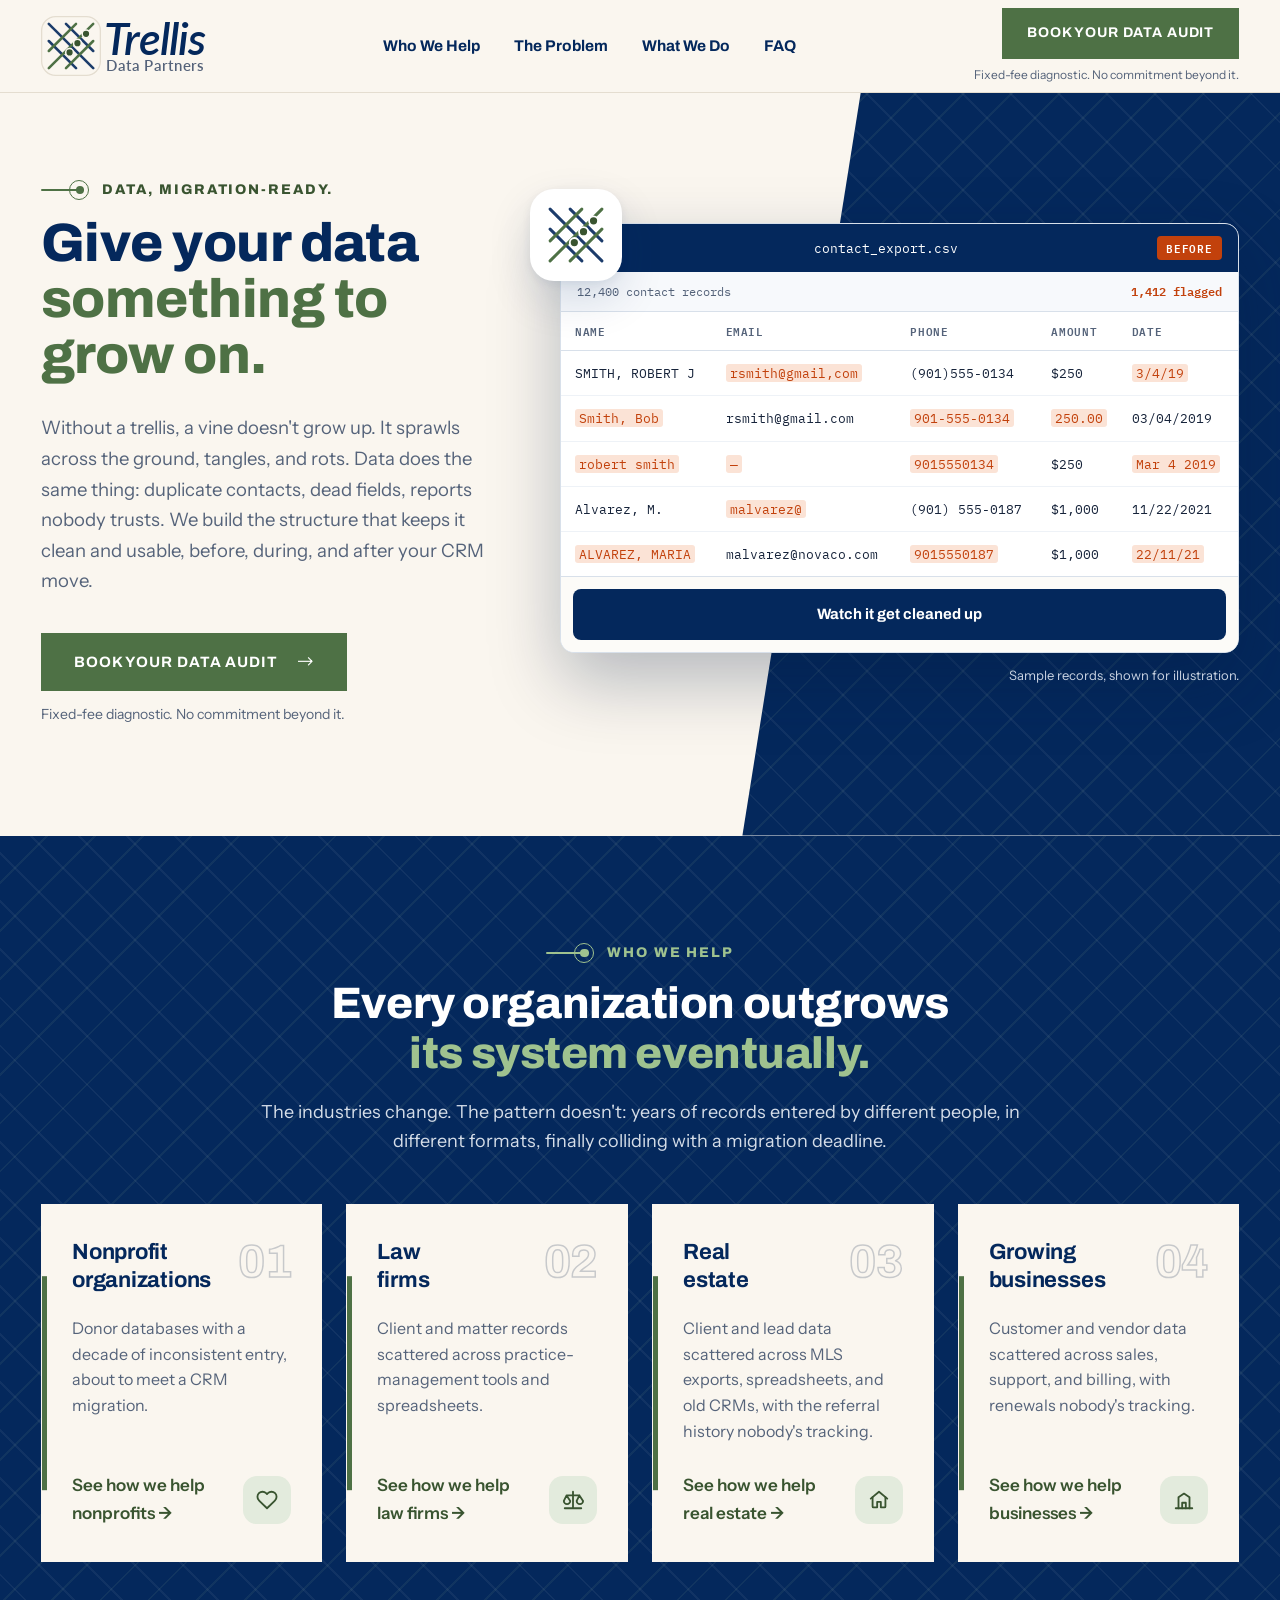
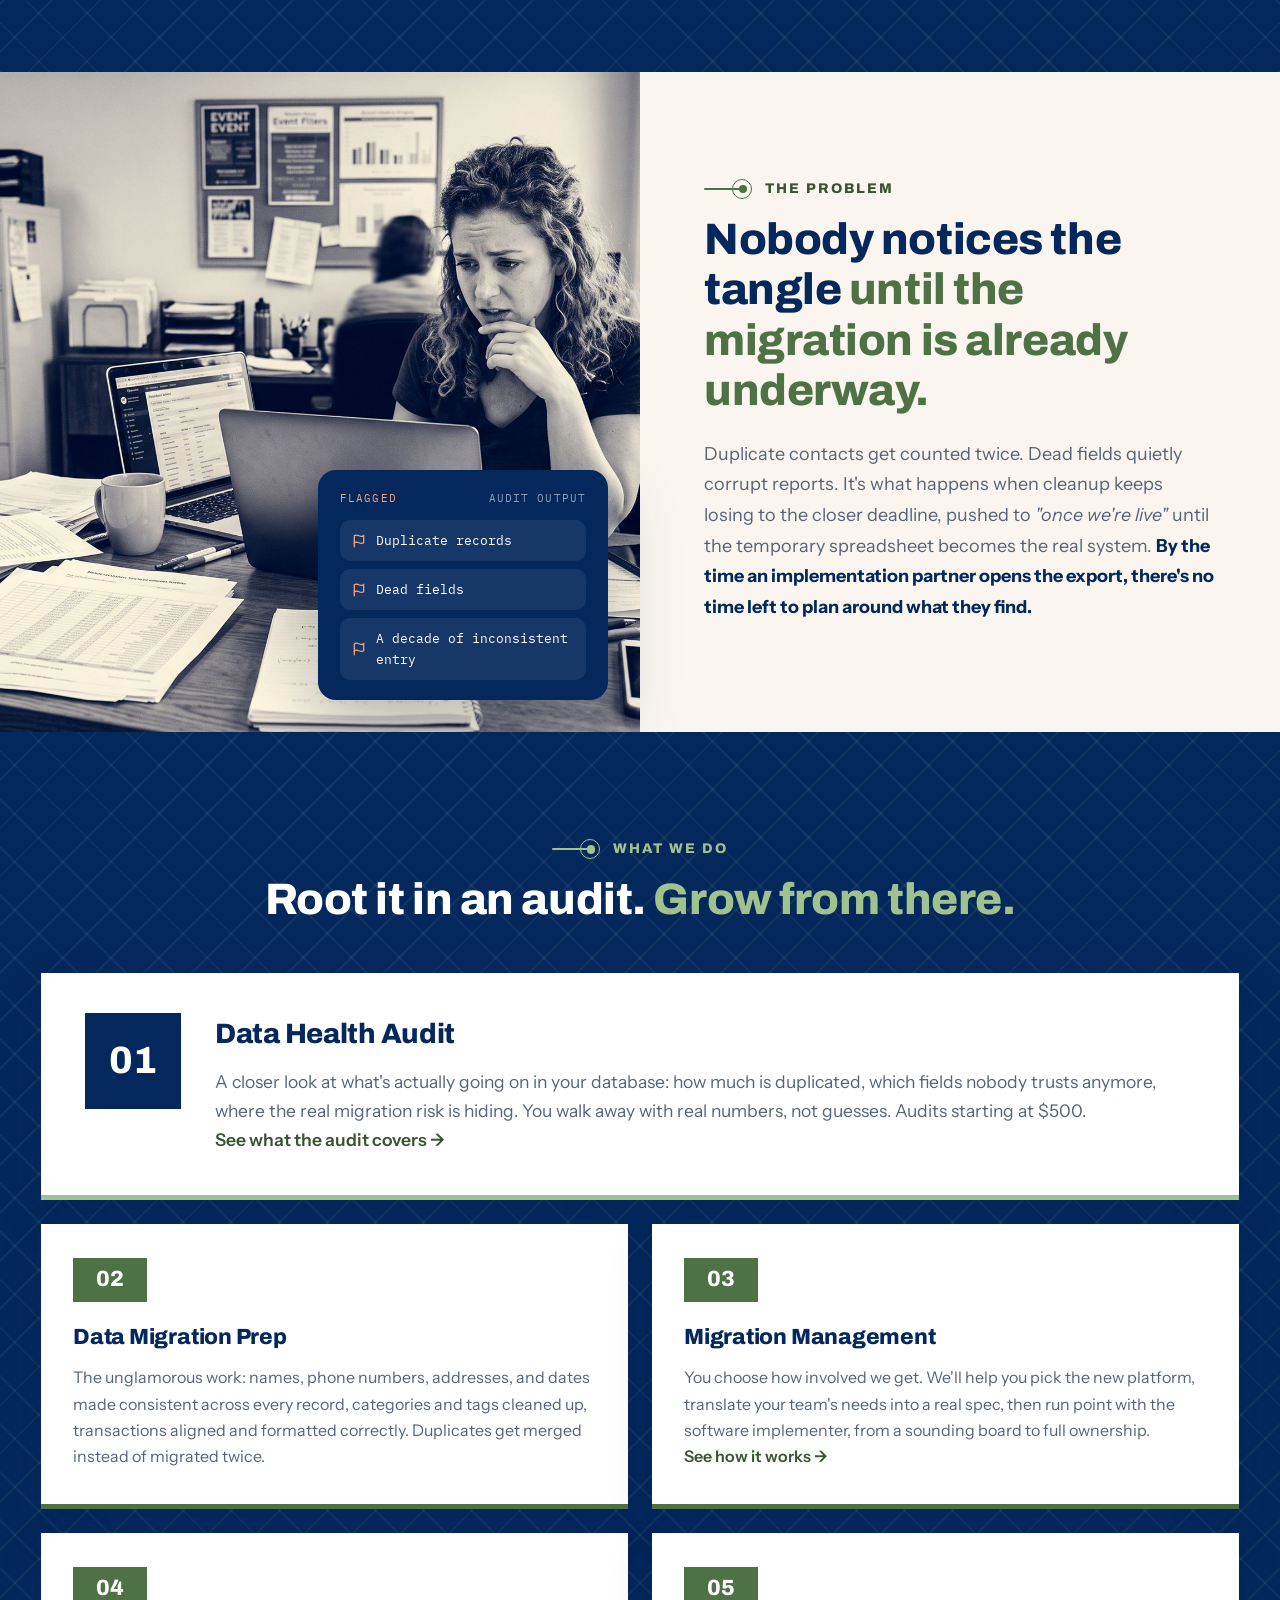
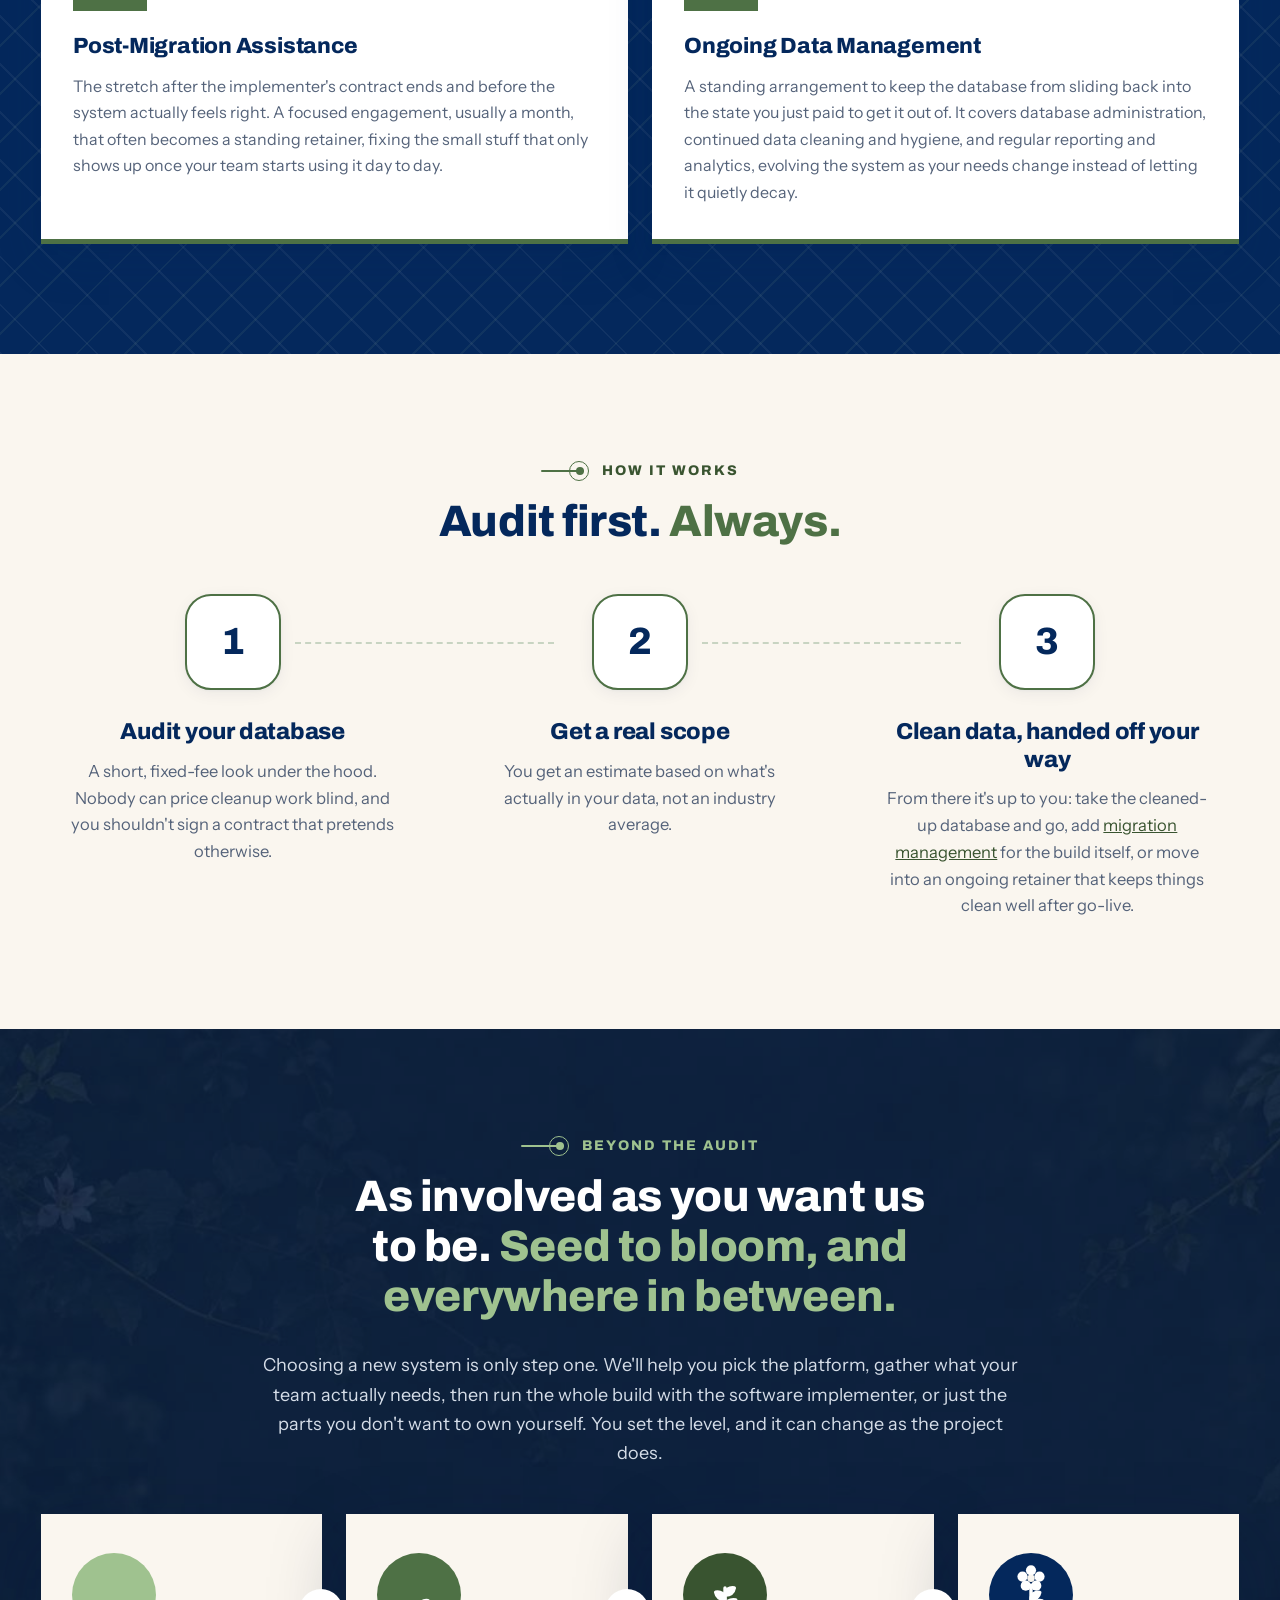
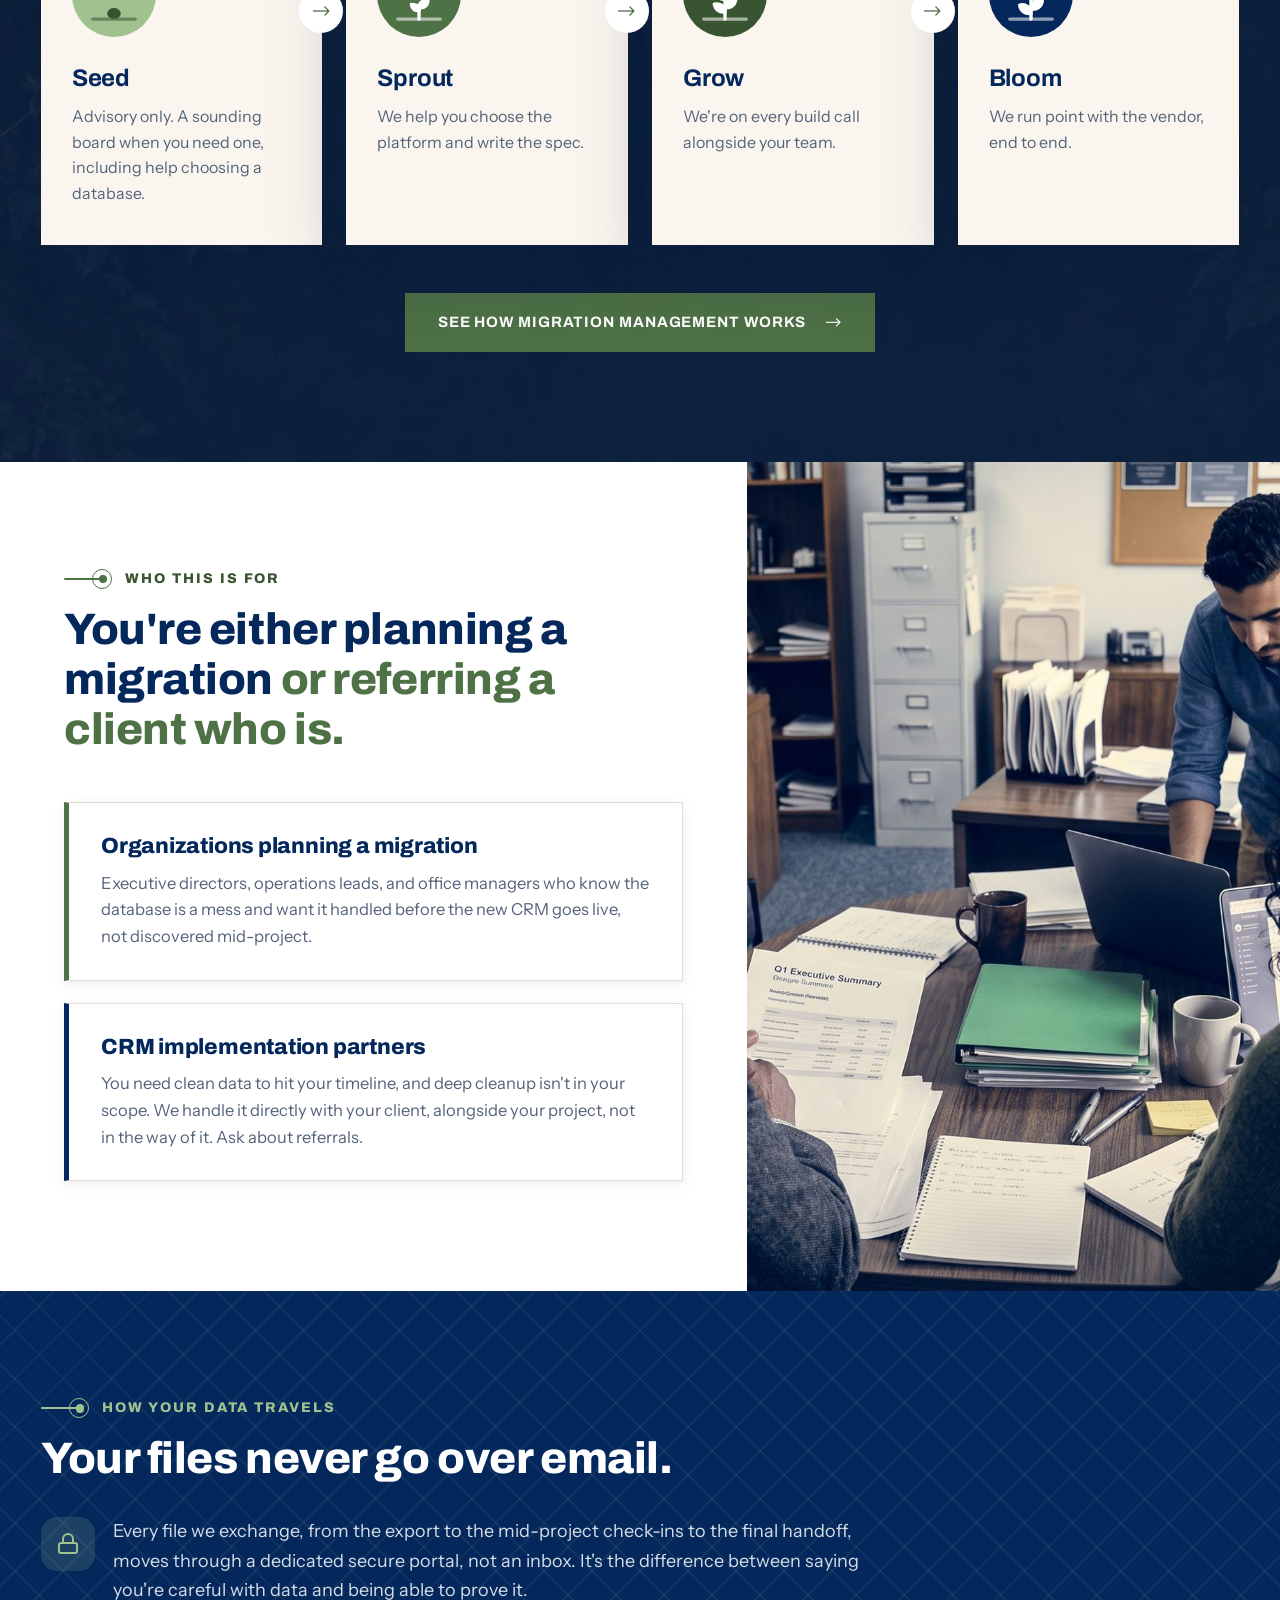
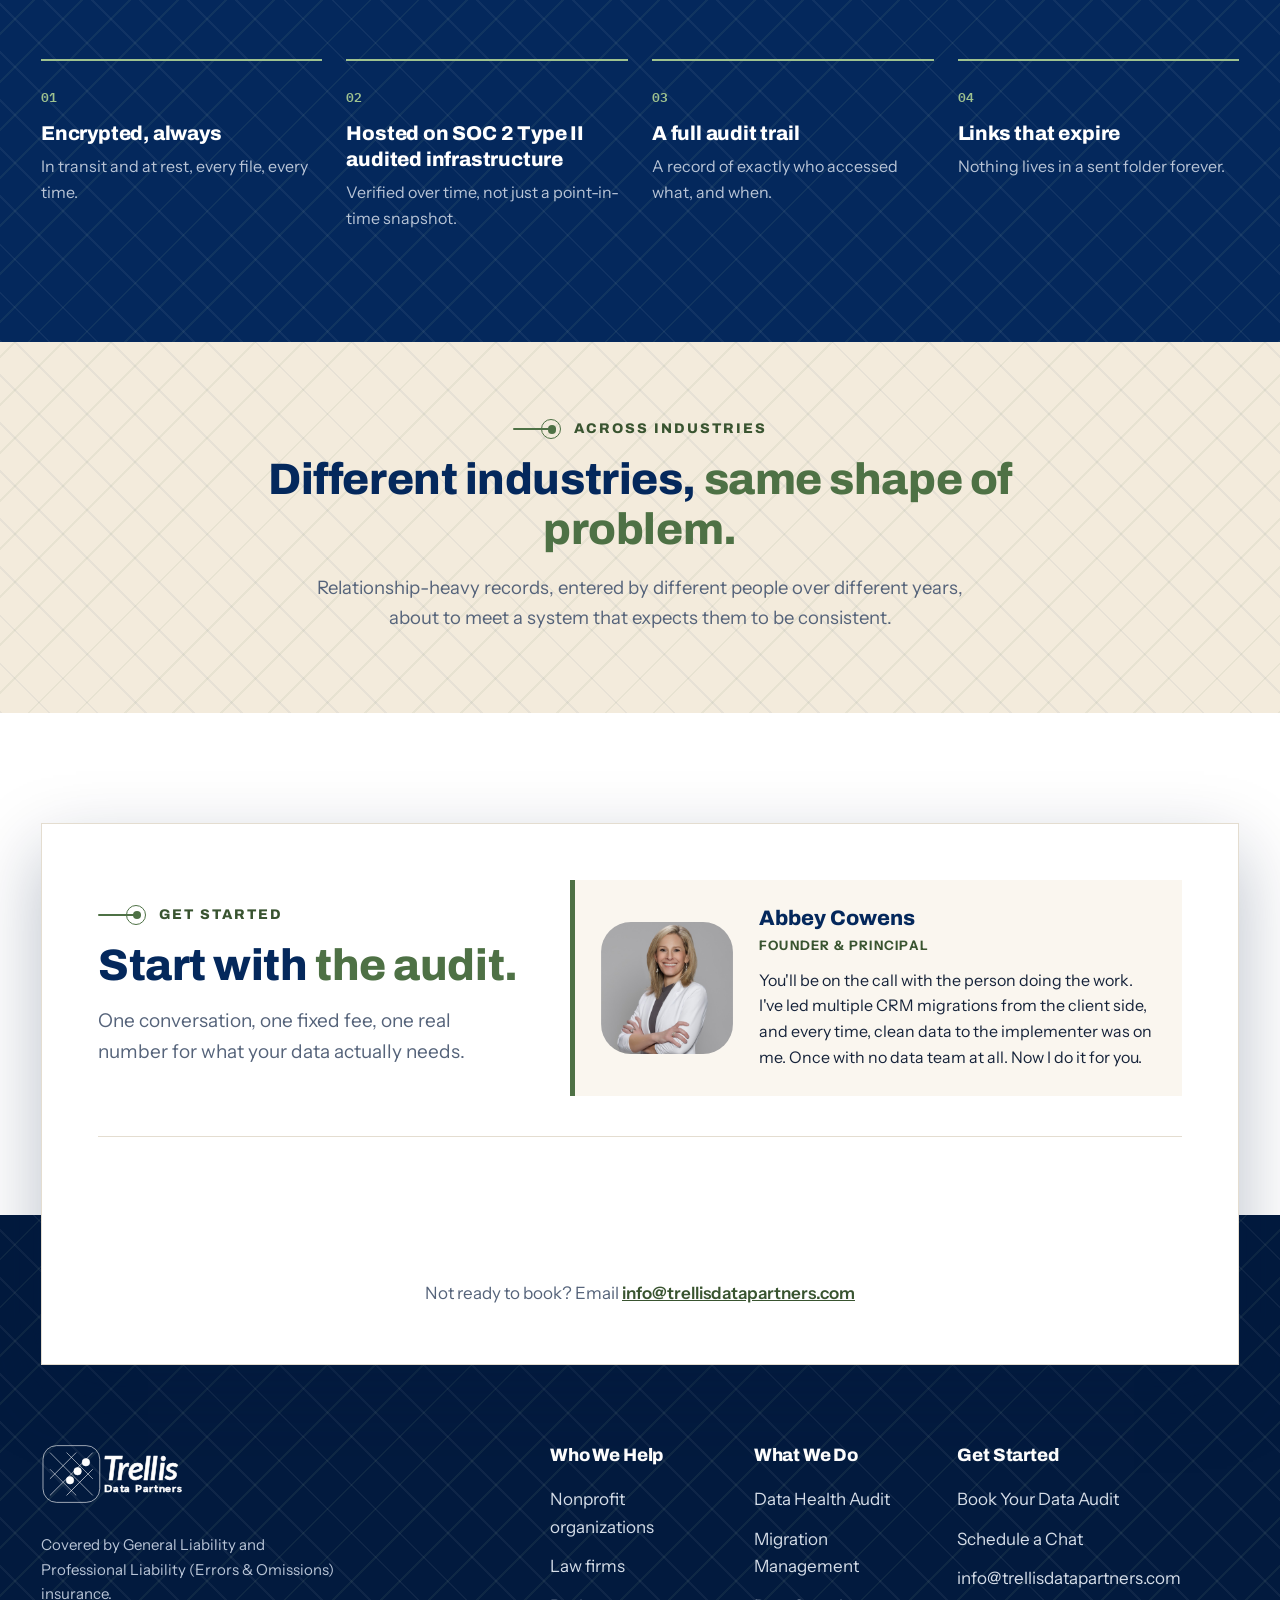
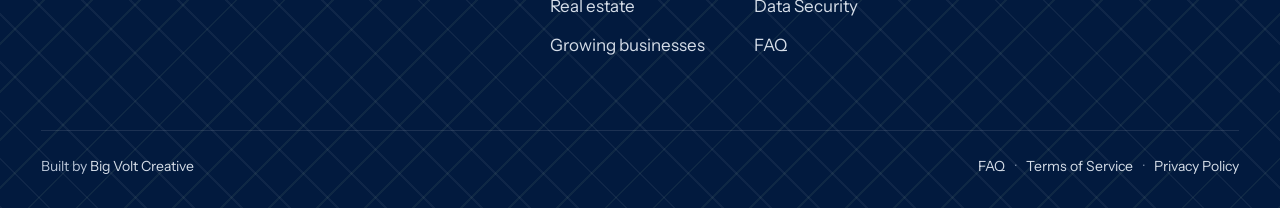
==== commit 764cac9b: "Use the brand-folder logo files sitewide; fix Lato font loading Header and footer logos are now the " ====
--- a/index.html
+++ b/index.html
@@ -26,8 +26,8 @@
 <link rel="icon" type="image/svg+xml" href="images/favicon.svg">
 <link rel="preconnect" href="https://fonts.googleapis.com">
 <link rel="preconnect" href="https://fonts.gstatic.com" crossorigin>
-<link rel="preload" as="style" href="https://fonts.googleapis.com/css2?family=Archivo:wght@700;800;900&family=Lato:ital,wght@0,600;1,600&family=IBM+Plex+Mono:wght@400;500;600&family=Instrument+Sans:wght@400;500;600&display=swap">
-<link href="https://fonts.googleapis.com/css2?family=Archivo:wght@700;800;900&family=Lato:ital,wght@0,600;1,600&family=IBM+Plex+Mono:wght@400;500;600&family=Instrument+Sans:wght@400;500;600&display=swap" rel="stylesheet">
+<link rel="preload" as="style" href="https://fonts.googleapis.com/css2?family=Archivo:wght@700;800;900&family=Lato:ital,wght@0,700;1,700&family=IBM+Plex+Mono:wght@400;500;600&family=Instrument+Sans:wght@400;500;600&display=swap">
+<link href="https://fonts.googleapis.com/css2?family=Archivo:wght@700;800;900&family=Lato:ital,wght@0,700;1,700&family=IBM+Plex+Mono:wght@400;500;600&family=Instrument+Sans:wght@400;500;600&display=swap" rel="stylesheet">
 <link rel="stylesheet" href="assets/css/bootstrap.min.css">
 <link rel="stylesheet" href="assets/icons/iconly.min.css">
 <link rel="stylesheet" href="assets/css/ensurx.css">
@@ -88,19 +88,79 @@
   <nav class="navbar navbar-expand-lg">
     <div class="container-fluid">
       <a class="navbar-brand brand-lockup" href="#" aria-label="Trellis Data Partners home">
-        <svg class="logo-mark" viewBox="0 0 94 94" fill="none" xmlns="http://www.w3.org/2000/svg" aria-hidden="true">
-          <rect x="1" y="1" width="92" height="92" rx="22" ry="22" fill="#FAF6EF" stroke="#E4DDD0" stroke-width="2"/>
-          <g stroke="#04285C" stroke-width="4" stroke-linecap="round" opacity="0.9">
-            <line x1="12.22" y1="12.22" x2="81.78" y2="81.78"/><line x1="12.22" y1="39.15" x2="54.85" y2="81.78"/><line x1="39.15" y1="12.22" x2="81.78" y2="54.85"/>
-          </g>
-          <g stroke="#4E7145" stroke-width="4" stroke-linecap="round">
-            <line x1="81.78" y1="12.22" x2="12.22" y2="81.78"/><line x1="81.78" y1="39.15" x2="39.15" y2="81.78"/><line x1="54.85" y1="12.22" x2="12.22" y2="54.85"/>
-          </g>
-          <circle cx="44.76" cy="57.1" r="6.06" fill="#395430" stroke="#FAF6EF" stroke-width="2.4"/>
-          <circle cx="57.1" cy="42.51" r="6.06" fill="#395430" stroke="#FAF6EF" stroke-width="2.4"/>
-          <circle cx="70.56" cy="27.93" r="6.06" fill="#395430" stroke="#FAF6EF" stroke-width="2.4"/>
-        </svg>
-        <span class="wordmark"><span class="main">Trellis</span> <span class="sub">Data Partners</span></span>
+        <svg class="site-logo" role="img" aria-label="Trellis Data Partners" xmlns="http://www.w3.org/2000/svg" version="1.1" viewBox="0 0 258.07 94">
+  <defs>
+    <style>
+      .tl-main-st0 {
+        stroke: #4e7145;
+      }
+      .tl-main-st0, .tl-main-st1 {
+        fill: none;
+        stroke-linecap: round;
+        stroke-width: 4px;
+      }
+      .tl-main-st2 {
+        fill: #04285c;
+        font-family: Lato-SemiboldItalic, Lato;
+        font-size: 70.02px;
+        font-style: italic;
+        letter-spacing: -.02em;
+      }
+      .tl-main-st2, .tl-main-st3, .tl-main-st4 {
+        isolation: isolate;
+      }
+      .tl-main-st2, .tl-main-st4 {
+        font-weight: 600;
+      }
+      .tl-main-st5 {
+        fill: #395430;
+        stroke: #faf6ef;
+        stroke-width: 2.4px;
+      }
+      .tl-main-st1 {
+        stroke: #04285c;
+      }
+      .tl-main-st6 {
+        fill: #faf6ef;
+        stroke: #e4ddd0;
+        stroke-width: 2px;
+      }
+      .tl-main-st7 {
+        opacity: .9;
+      }
+      .tl-main-st4 {
+        fill: #55637a;
+        font-family: Lato-Semibold, Lato;
+        font-size: 22.25px;
+        letter-spacing: .06em;
+      }
+    </style>
+  </defs>
+  <rect class="tl-main-st6" x="1" y="1" width="92" height="92" rx="22" ry="22"/>
+  <g class="tl-main-st7">
+    <line class="tl-main-st1" x1="12.22" y1="12.22" x2="81.78" y2="81.78"/>
+    <line class="tl-main-st1" x1="12.22" y1="39.15" x2="54.85" y2="81.78"/>
+    <line class="tl-main-st1" x1="39.15" y1="12.22" x2="81.78" y2="54.85"/>
+  </g>
+  <g>
+    <line class="tl-main-st0" x1="81.78" y1="12.22" x2="12.22" y2="81.78"/>
+    <line class="tl-main-st0" x1="81.78" y1="39.15" x2="39.15" y2="81.78"/>
+    <line class="tl-main-st0" x1="54.85" y1="12.22" x2="12.22" y2="54.85"/>
+  </g>
+  <circle class="tl-main-st5" cx="44.76" cy="57.1" r="6.06"/>
+  <circle class="tl-main-st5" cx="57.1" cy="42.51" r="6.06"/>
+  <circle class="tl-main-st5" cx="70.56" cy="27.93" r="6.06"/>
+  <g class="tl-main-st3">
+    <g class="tl-main-st3">
+      <text class="tl-main-st2" transform="translate(99.28 61.22)"><tspan x="0" y="0">Trellis</tspan></text>
+    </g>
+  </g>
+  <g class="tl-main-st3">
+    <g class="tl-main-st3">
+      <text class="tl-main-st4" transform="translate(102.09 86.83) scale(1.03 1)"><tspan x="0" y="0">Data Partners</tspan></text>
+    </g>
+  </g>
+</svg>
       </a>
       <button class="navbar-toggler" type="button" data-bs-toggle="collapse" data-bs-target="#siteNav" aria-controls="siteNav" aria-expanded="false" aria-label="Open menu">
         <span class="navbar-toggler-icon"></span>
@@ -531,13 +591,62 @@
     <div class="row gy-5">
       <div class="col-lg-4 footer-brand">
         <span class="brand-lockup">
-          <svg class="logo-mark" viewBox="0 0 94 94" fill="none" xmlns="http://www.w3.org/2000/svg" aria-hidden="true">
-            <rect x="3.23" y="1" width="92" height="92" rx="22" ry="22" fill="none" stroke="#fff"/>
-            <g stroke="#fff" stroke-width="4" stroke-linecap="round" opacity="0.9"><line x1="14.45" y1="12.22" x2="84.01" y2="81.78"/><line x1="14.45" y1="39.15" x2="57.08" y2="81.78"/><line x1="41.38" y1="12.22" x2="84.01" y2="54.85"/></g>
-            <g stroke="#fff" stroke-width="4" stroke-linecap="round"><line x1="84.01" y1="12.22" x2="14.45" y2="81.78"/><line x1="84.01" y1="39.15" x2="41.38" y2="81.78"/><line x1="57.08" y1="12.22" x2="14.45" y2="54.85"/></g>
-            <circle cx="46.99" cy="57.1" r="6.06" fill="#fff"/><circle cx="59.33" cy="42.51" r="6.06" fill="#fff"/><circle cx="72.79" cy="27.93" r="6.06" fill="#fff"/>
-          </svg>
-          <span class="wordmark"><span class="main">Trellis</span> <span class="sub">Data Partners</span></span>
+          <svg class="site-logo" role="img" aria-label="Trellis Data Partners" xmlns="http://www.w3.org/2000/svg" version="1.1" viewBox="0 0 223.25 94">
+  <defs>
+    <style>
+      .tl-white-st0 {
+        font-family: Lato-Semibold, Lato;
+        font-size: 17px;
+        letter-spacing: .06em;
+      }
+      .tl-white-st0, .tl-white-st1, .tl-white-st2, .tl-white-st3 {
+        stroke: #fff;
+        stroke-miterlimit: 10;
+      }
+      .tl-white-st0, .tl-white-st1, .tl-white-st3 {
+        fill: #fff;
+      }
+      .tl-white-st0, .tl-white-st3 {
+        font-weight: 600;
+      }
+      .tl-white-st2 {
+        fill: none;
+      }
+      .tl-white-st4 {
+        isolation: isolate;
+      }
+      .tl-white-st3 {
+        font-family: Lato-SemiboldItalic, Lato;
+        font-size: 53.51px;
+        font-style: italic;
+        letter-spacing: -.02em;
+      }
+      .tl-white-st5 {
+        opacity: .9;
+      }
+    </style>
+  </defs>
+  <rect class="tl-white-st2" x="3.23" y="1" width="92" height="92" rx="22" ry="22"/>
+  <g class="tl-white-st5">
+    <line class="tl-white-st1" x1="14.45" y1="12.22" x2="84.01" y2="81.78"/>
+    <line class="tl-white-st1" x1="14.45" y1="39.15" x2="57.08" y2="81.78"/>
+    <line class="tl-white-st1" x1="41.38" y1="12.22" x2="84.01" y2="54.85"/>
+  </g>
+  <g>
+    <line class="tl-white-st1" x1="84.01" y1="12.22" x2="14.45" y2="81.78"/>
+    <line class="tl-white-st1" x1="84.01" y1="39.15" x2="41.38" y2="81.78"/>
+    <line class="tl-white-st1" x1="57.08" y1="12.22" x2="14.45" y2="54.85"/>
+  </g>
+  <circle class="tl-white-st1" cx="46.99" cy="57.1" r="6.06"/>
+  <circle class="tl-white-st1" cx="59.33" cy="42.51" r="6.06"/>
+  <circle class="tl-white-st1" cx="72.79" cy="27.93" r="6.06"/>
+  <g class="tl-white-st4">
+    <text class="tl-white-st3" transform="translate(100.23 57.04)"><tspan x="0" y="0">Trellis</tspan></text>
+  </g>
+  <g class="tl-white-st4">
+    <text class="tl-white-st0" transform="translate(102.38 76.61) scale(1.03 1)"><tspan x="0" y="0">Data Partners</tspan></text>
+  </g>
+</svg>
         </span>
         <p>Covered by General Liability and Professional Liability (Errors &amp; Omissions) insurance.</p>
       </div>
@@ -661,7 +770,6 @@
   });
 </script>
 
-<script src="wordmark.js"></script>
 <script src="scrollspy.js"></script>
 </body>
 </html>
--- a/assets/css/trellis.css
+++ b/assets/css/trellis.css
@@ -528,3 +528,10 @@
 .page-banner .banner-link { display: inline-block; margin: 22px 0 0 70px; color: var(--sage-light); font-size: 17px; }
 .page-banner .banner-link:hover { color: #fff; }
 @media (max-width: 575px) { .page-banner .banner-link { margin-left: 0; } }
+/* Migration Management "How it runs": whiteboard photo under a navy tint */
+.band-photo-how::before { background-image: url("../../images/migration-how.jpg"); opacity: 1; }
+.band-photo-how::after { content: ""; position: absolute; inset: 0; z-index: -1; background: linear-gradient(90deg, rgba(2,26,62,.93) 0%, rgba(2,26,62,.84) 55%, rgba(2,26,62,.72) 100%); }
+/* Logos: the brand-folder SVGs, inlined so their Lato text uses the page's web font */
+.site-logo { display: block; height: 60px; width: auto; overflow: visible; }
+.footer-brand .site-logo { height: 58px; }
+@media (max-width: 991px) { .site-header .site-logo { height: 48px; } }
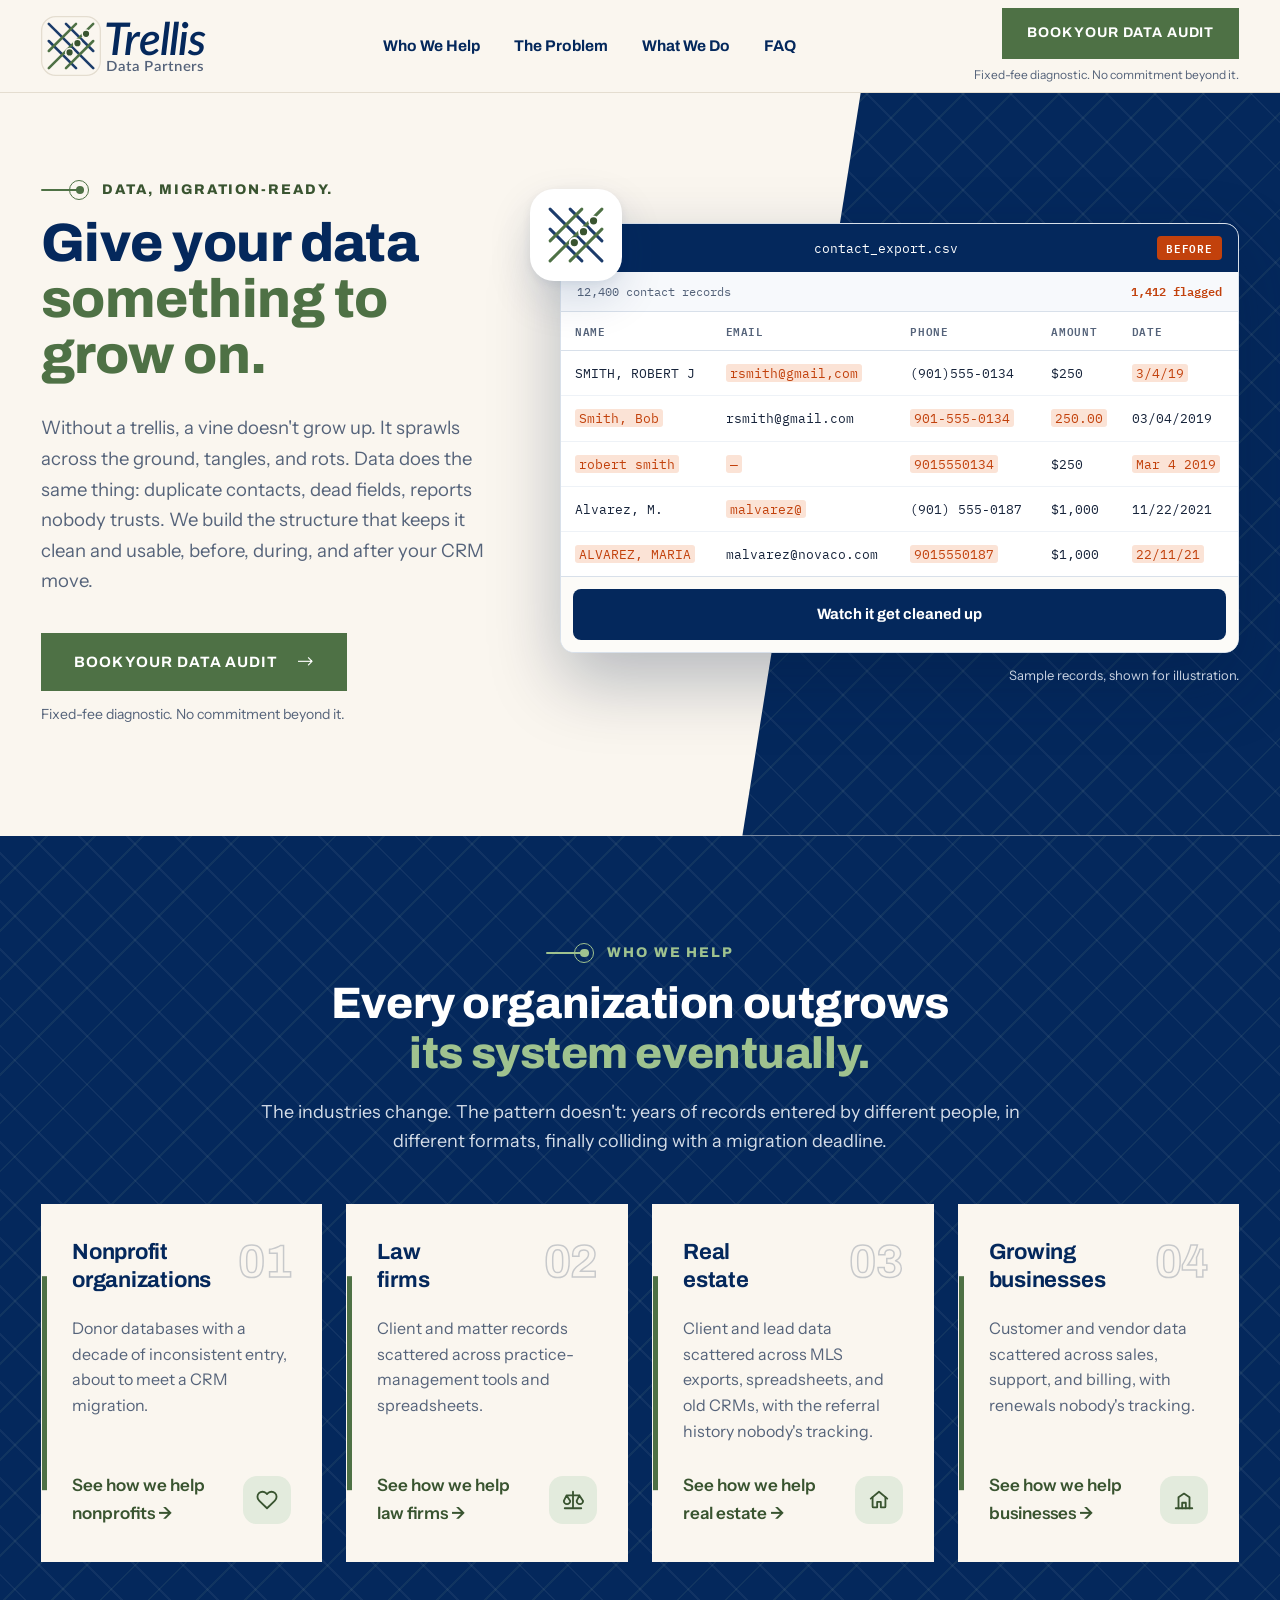
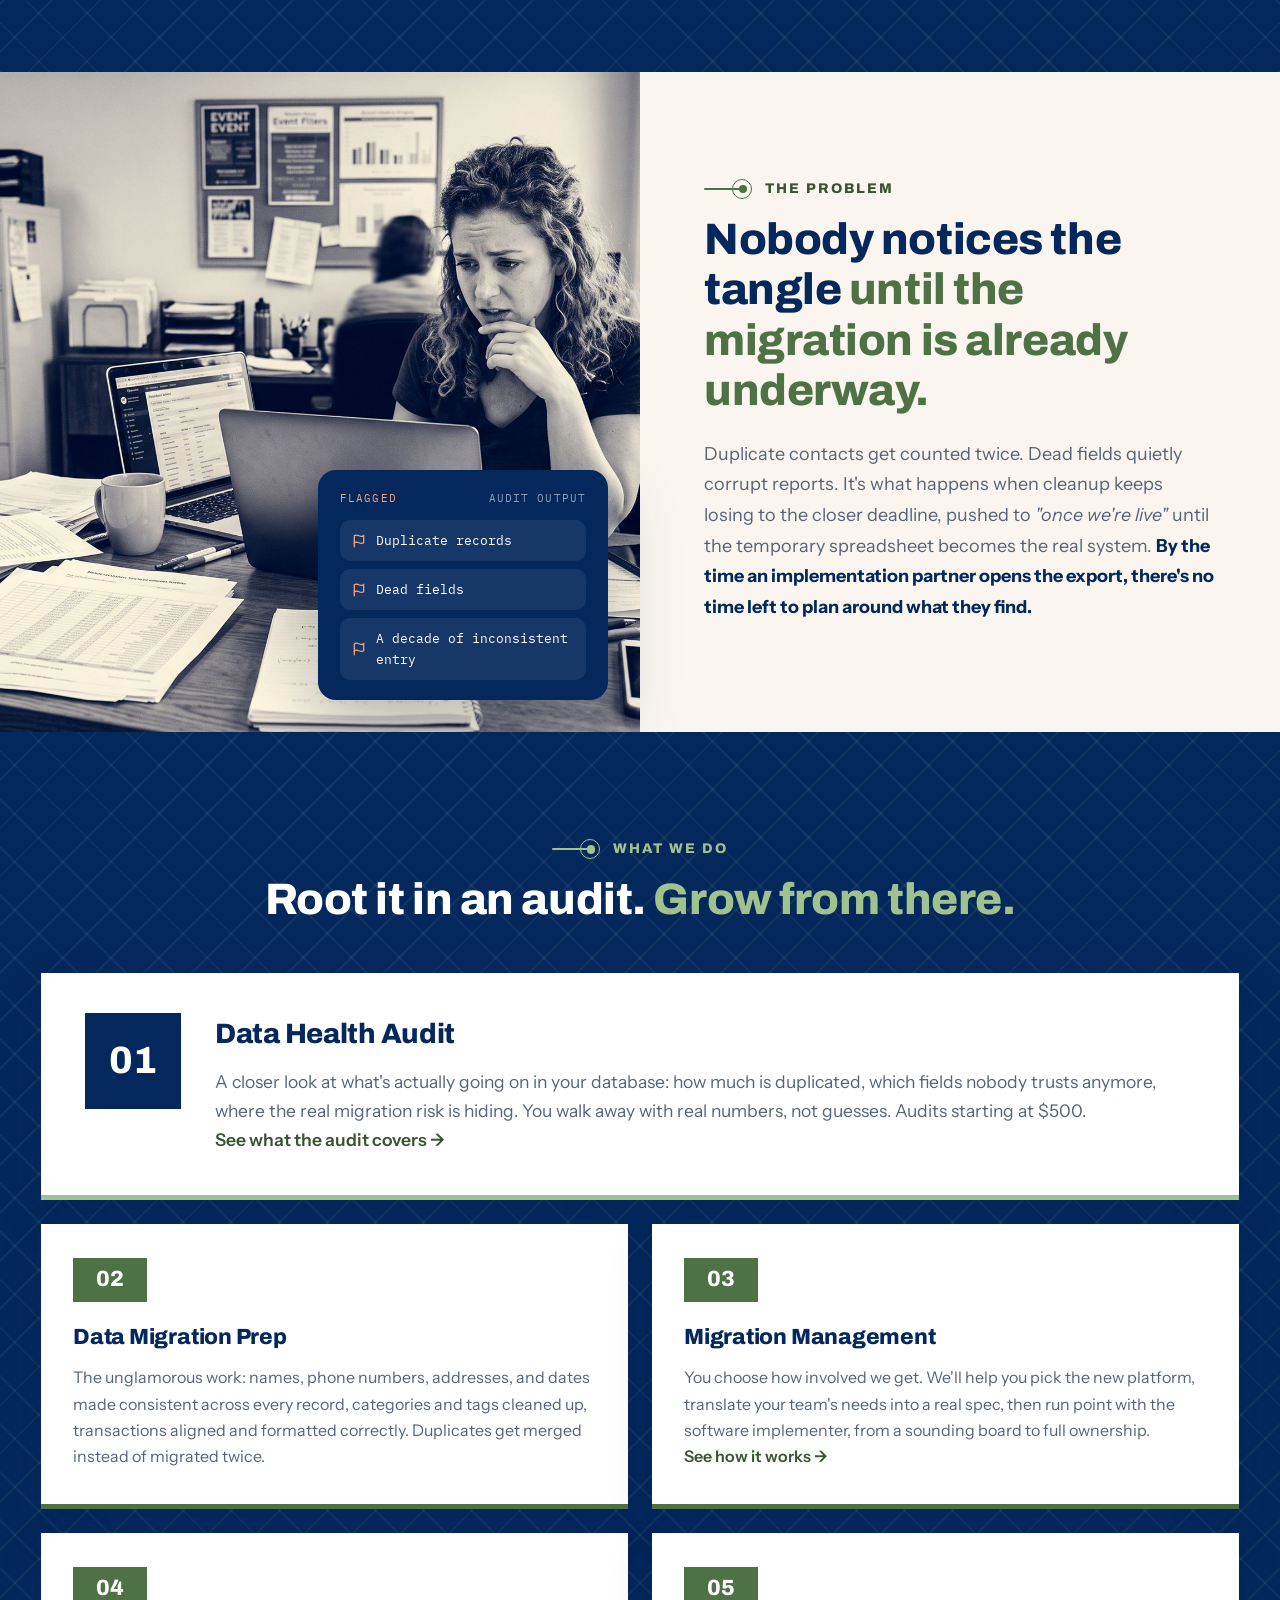
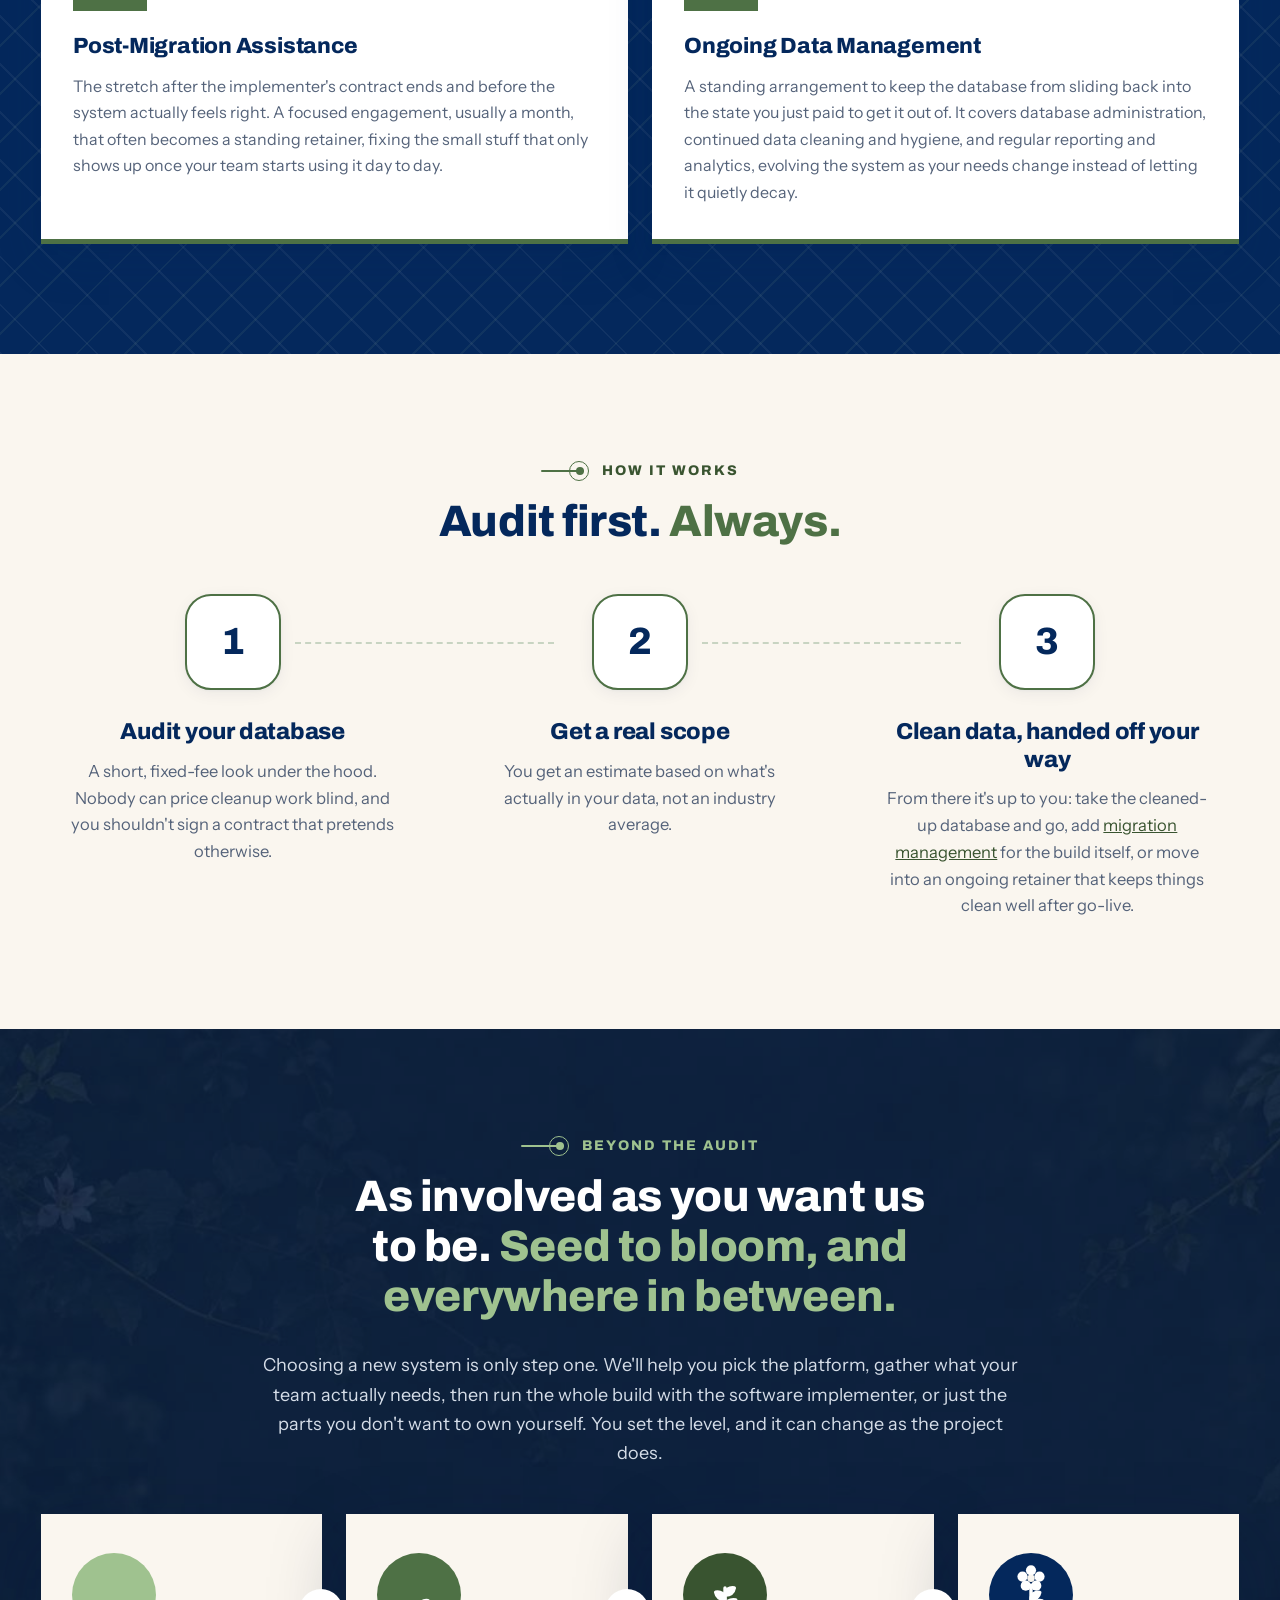
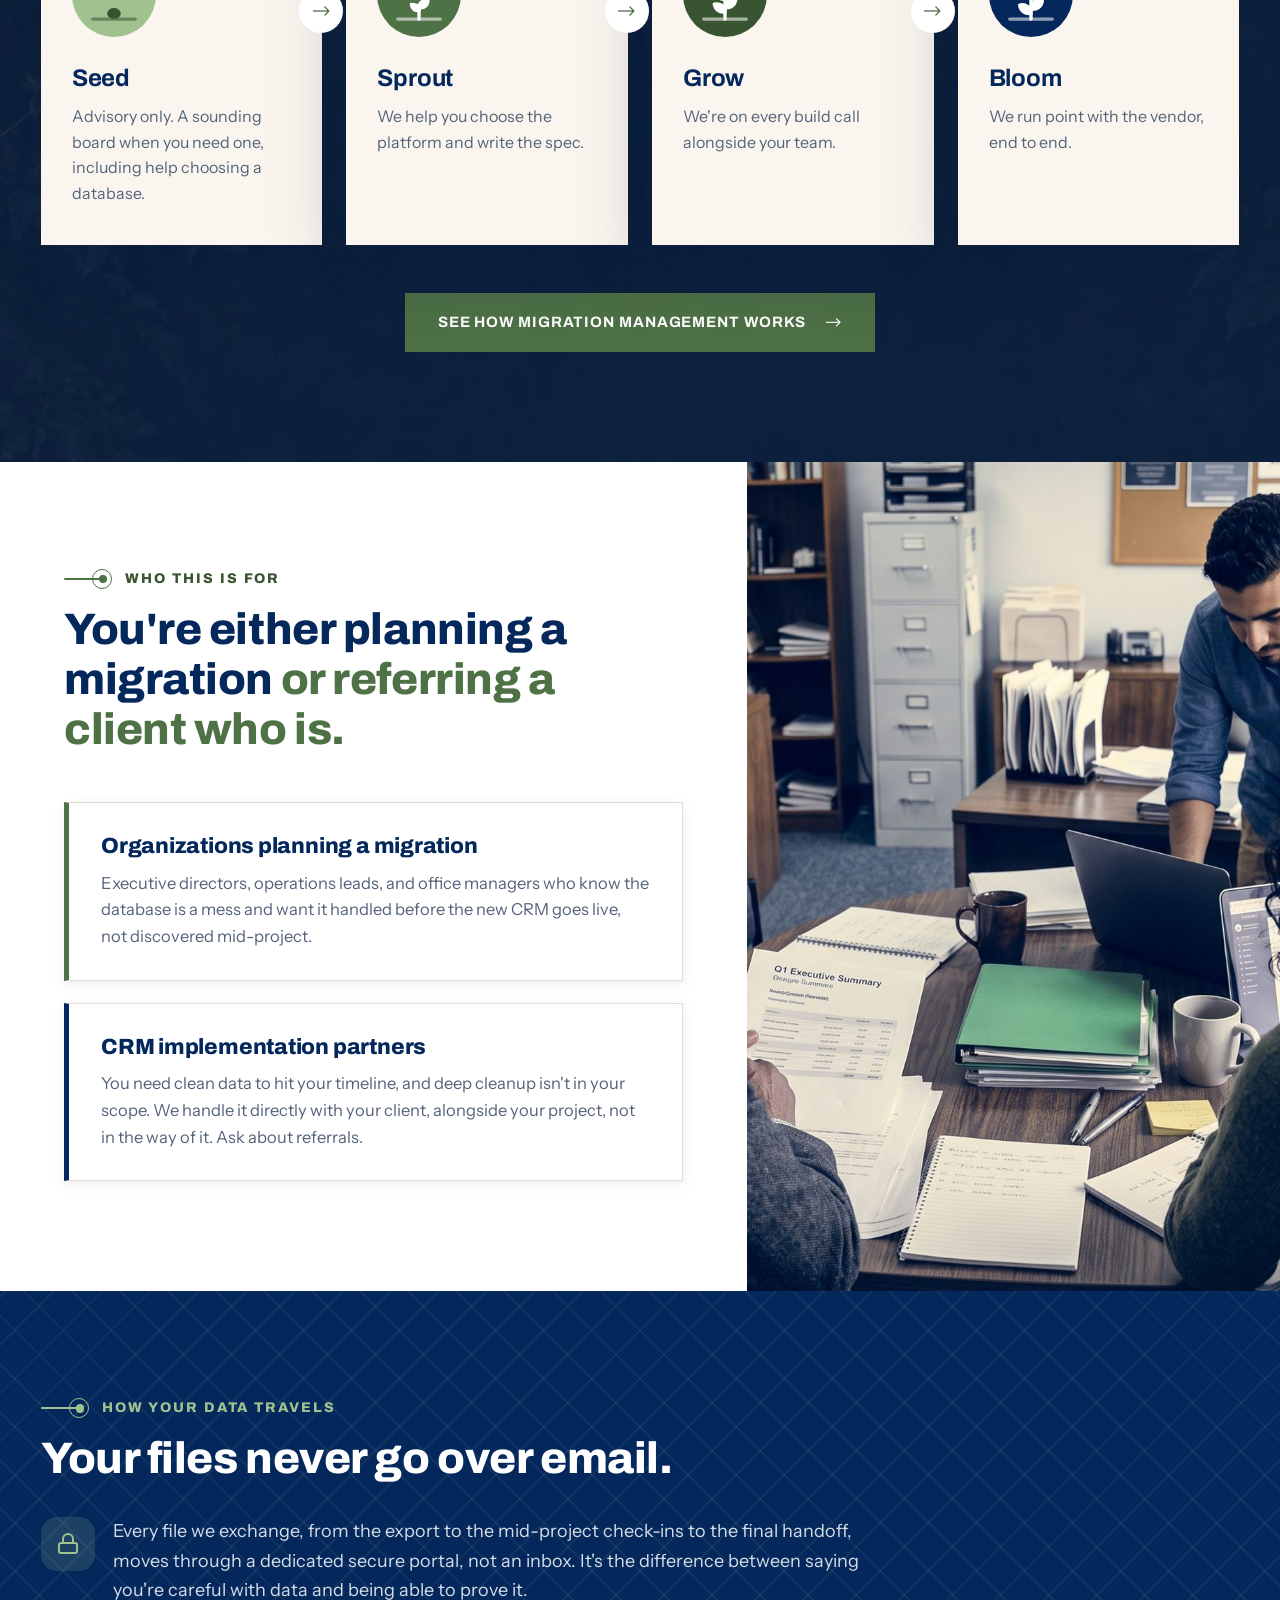
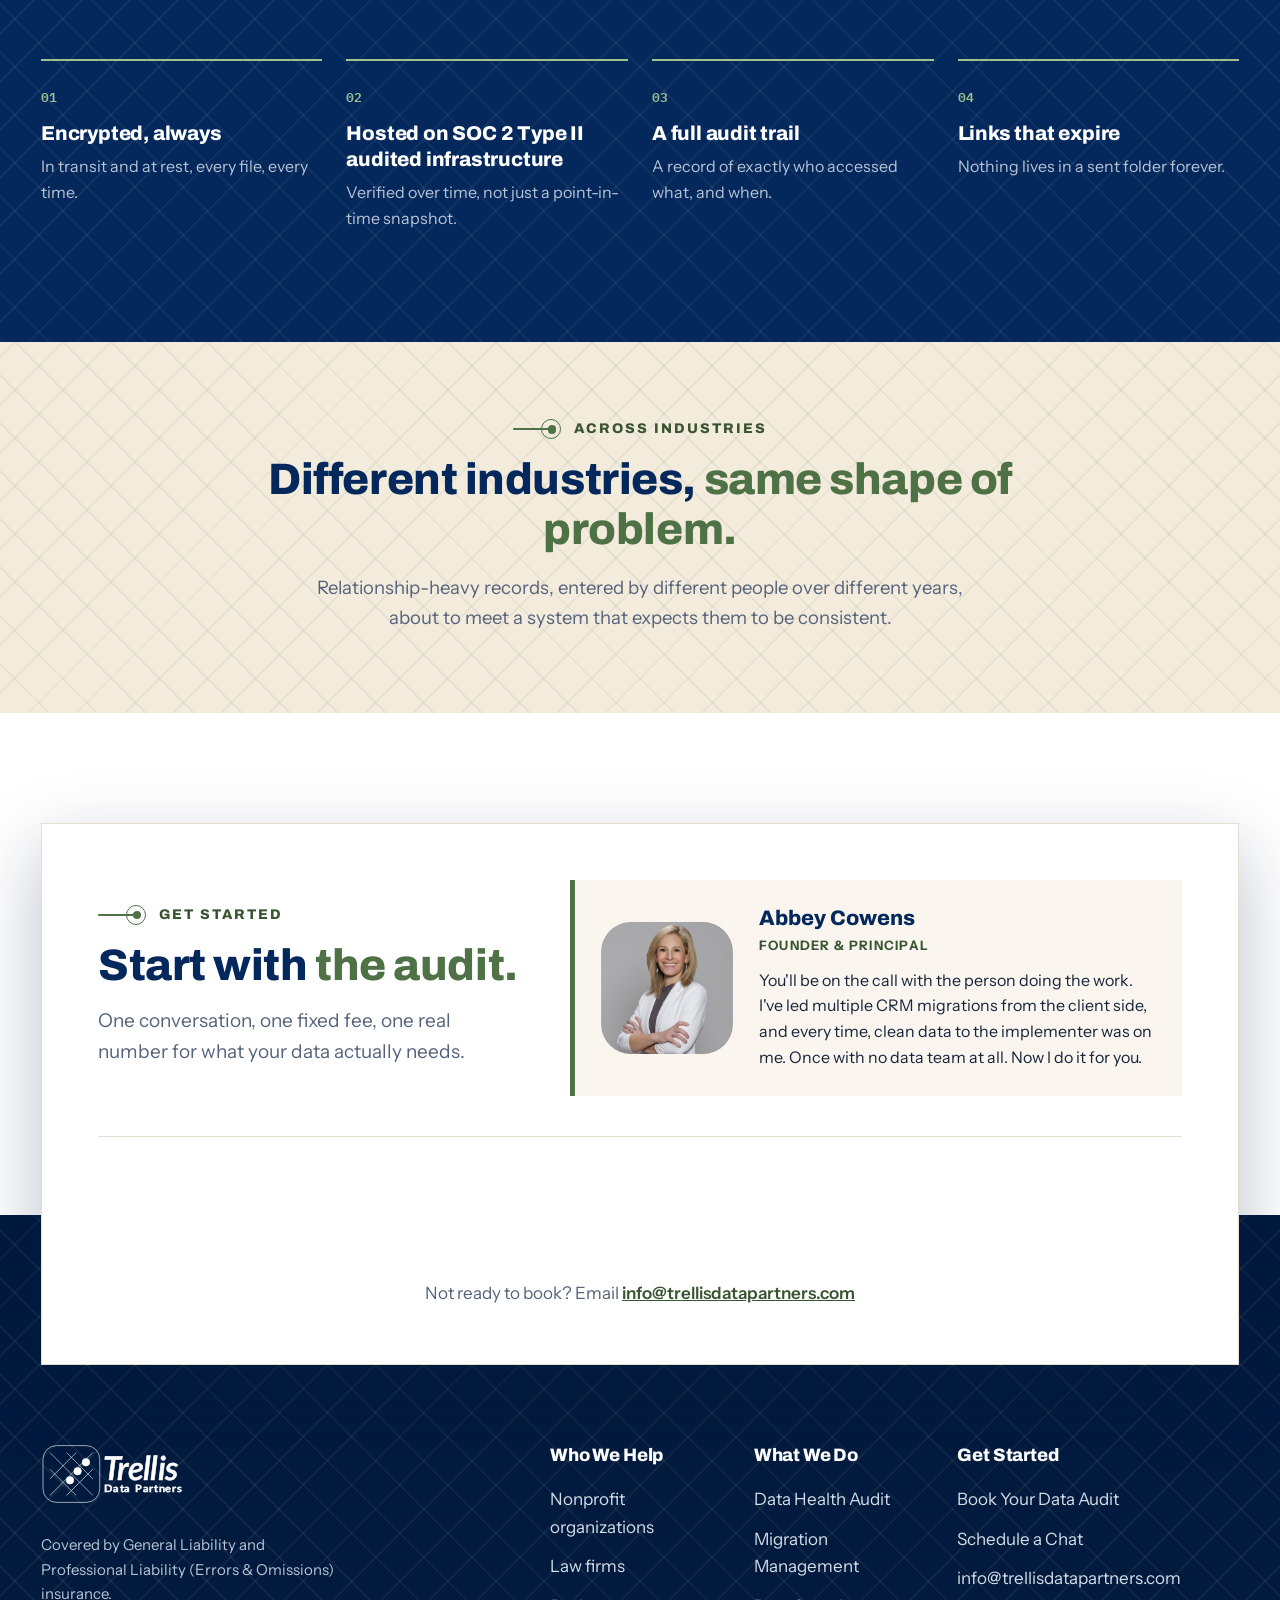
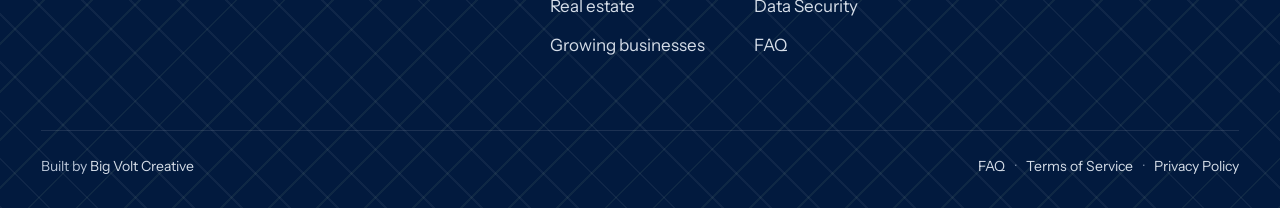
==== commit 59ac7dfa: "Self-host Lato Semibold so logos render as designed The brand SVGs specify Lato Semibold, which Goog" ====
--- a/index.html
+++ b/index.html
@@ -26,8 +26,8 @@
 <link rel="icon" type="image/svg+xml" href="images/favicon.svg">
 <link rel="preconnect" href="https://fonts.googleapis.com">
 <link rel="preconnect" href="https://fonts.gstatic.com" crossorigin>
-<link rel="preload" as="style" href="https://fonts.googleapis.com/css2?family=Archivo:wght@700;800;900&family=Lato:ital,wght@0,700;1,700&family=IBM+Plex+Mono:wght@400;500;600&family=Instrument+Sans:wght@400;500;600&display=swap">
-<link href="https://fonts.googleapis.com/css2?family=Archivo:wght@700;800;900&family=Lato:ital,wght@0,700;1,700&family=IBM+Plex+Mono:wght@400;500;600&family=Instrument+Sans:wght@400;500;600&display=swap" rel="stylesheet">
+<link rel="preload" as="style" href="https://fonts.googleapis.com/css2?family=Archivo:wght@700;800;900&family=IBM+Plex+Mono:wght@400;500;600&family=Instrument+Sans:wght@400;500;600&display=swap">
+<link href="https://fonts.googleapis.com/css2?family=Archivo:wght@700;800;900&family=IBM+Plex+Mono:wght@400;500;600&family=Instrument+Sans:wght@400;500;600&display=swap" rel="stylesheet">
 <link rel="stylesheet" href="assets/css/bootstrap.min.css">
 <link rel="stylesheet" href="assets/icons/iconly.min.css">
 <link rel="stylesheet" href="assets/css/ensurx.css">
--- a/assets/css/trellis.css
+++ b/assets/css/trellis.css
@@ -2,6 +2,10 @@
    Trellis Data Partners — theme layer over the Ensurx template.
    Load order: bootstrap → ensurx.css → ensurx-media.css → trellis.css
    ========================================================================== */
+
+/* Lato Semibold, self-hosted: the weight the logo files in /brand specify (Google Fonts doesn't serve it) */
+@font-face { font-family: "Lato"; font-style: normal; font-weight: 600; font-display: block; src: url("../fonts/lato-semibold.woff2") format("woff2"); }
+@font-face { font-family: "Lato"; font-style: italic; font-weight: 600; font-display: block; src: url("../fonts/lato-semibold-italic.woff2") format("woff2"); }
 
 :root {
   /* Brand */
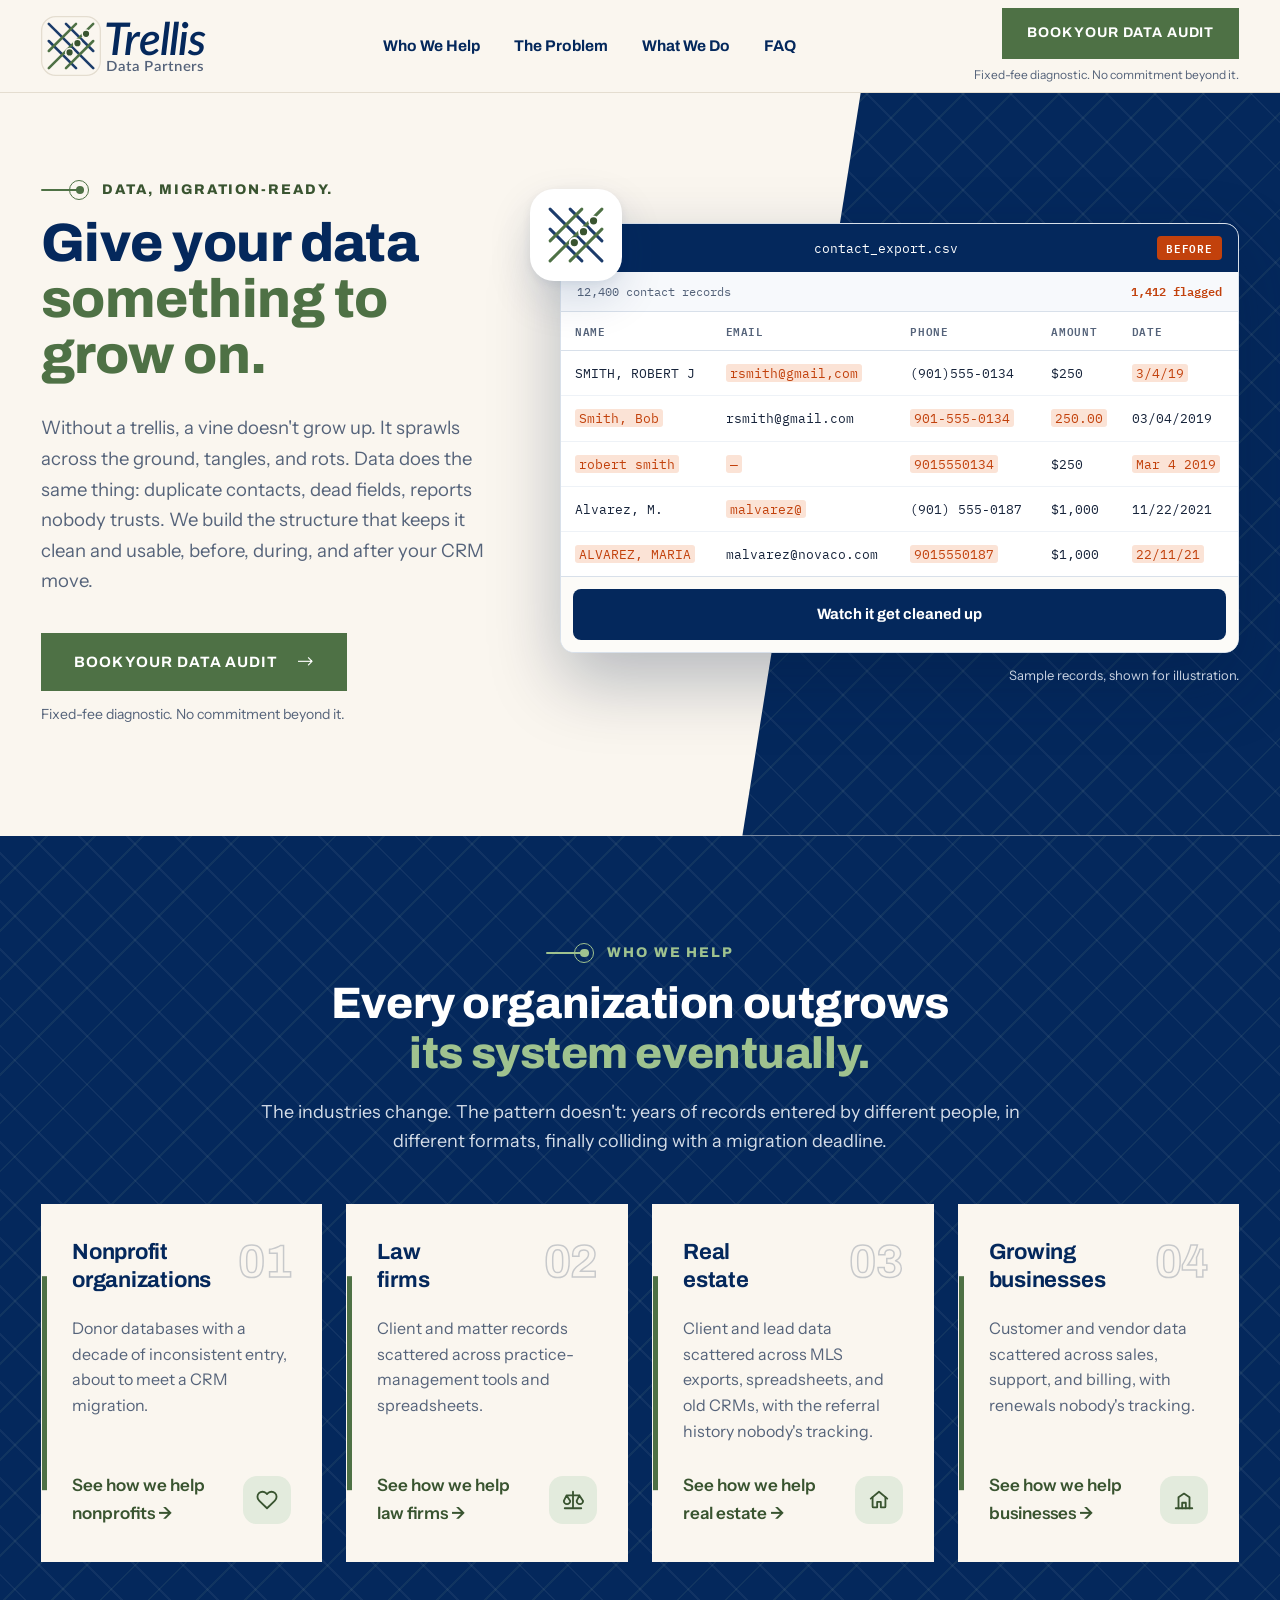
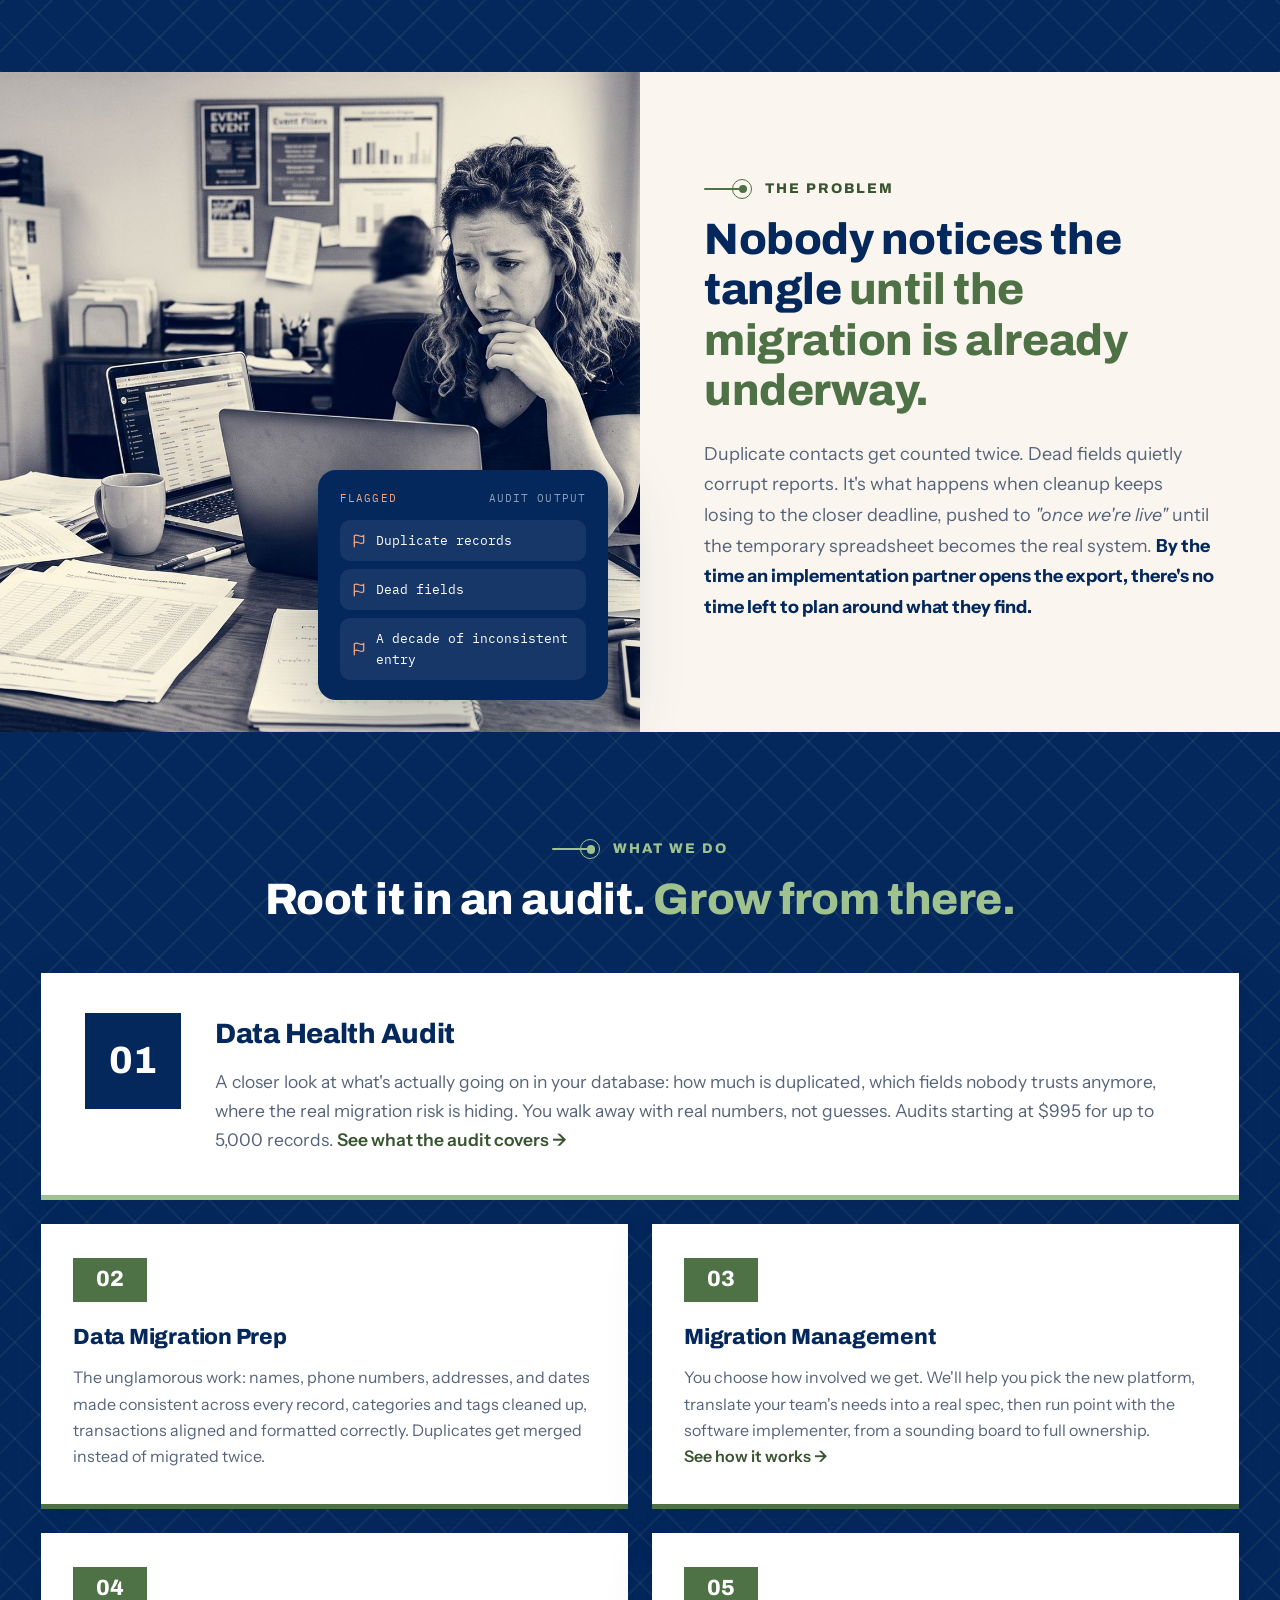
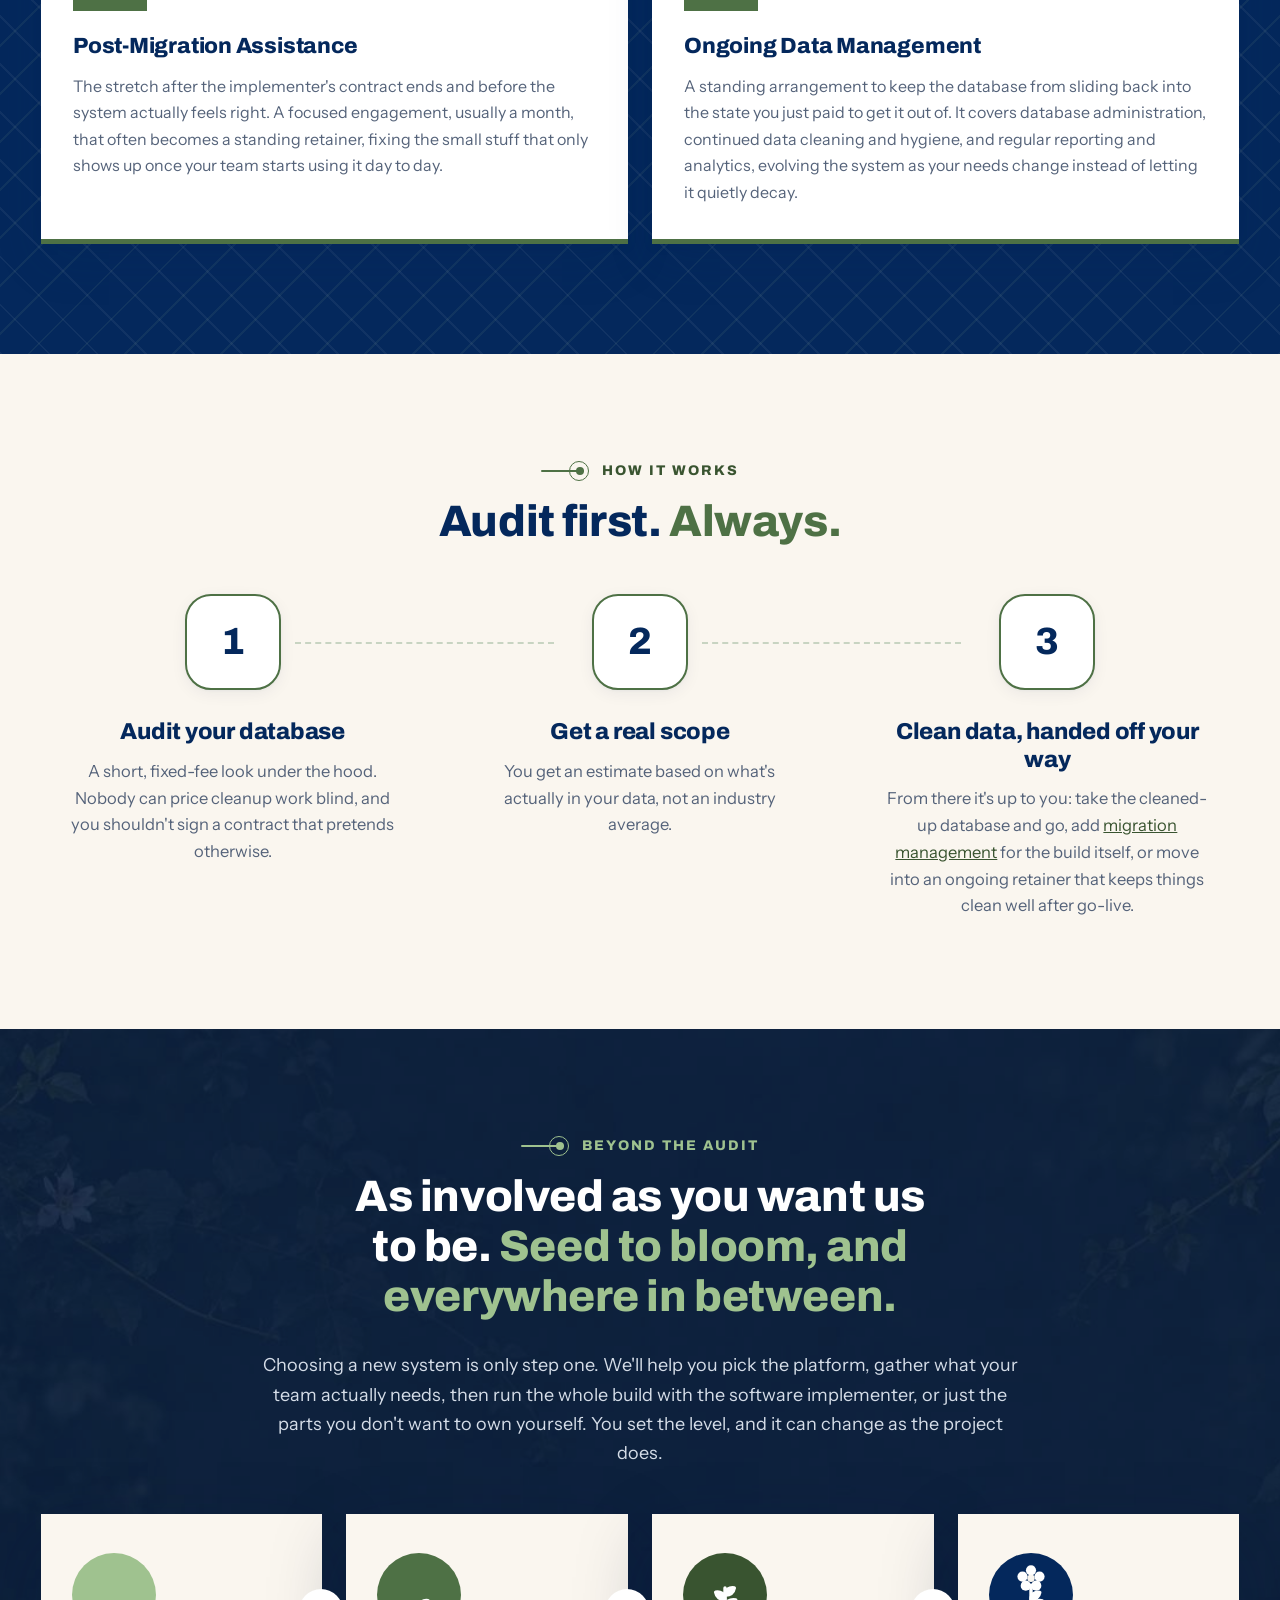
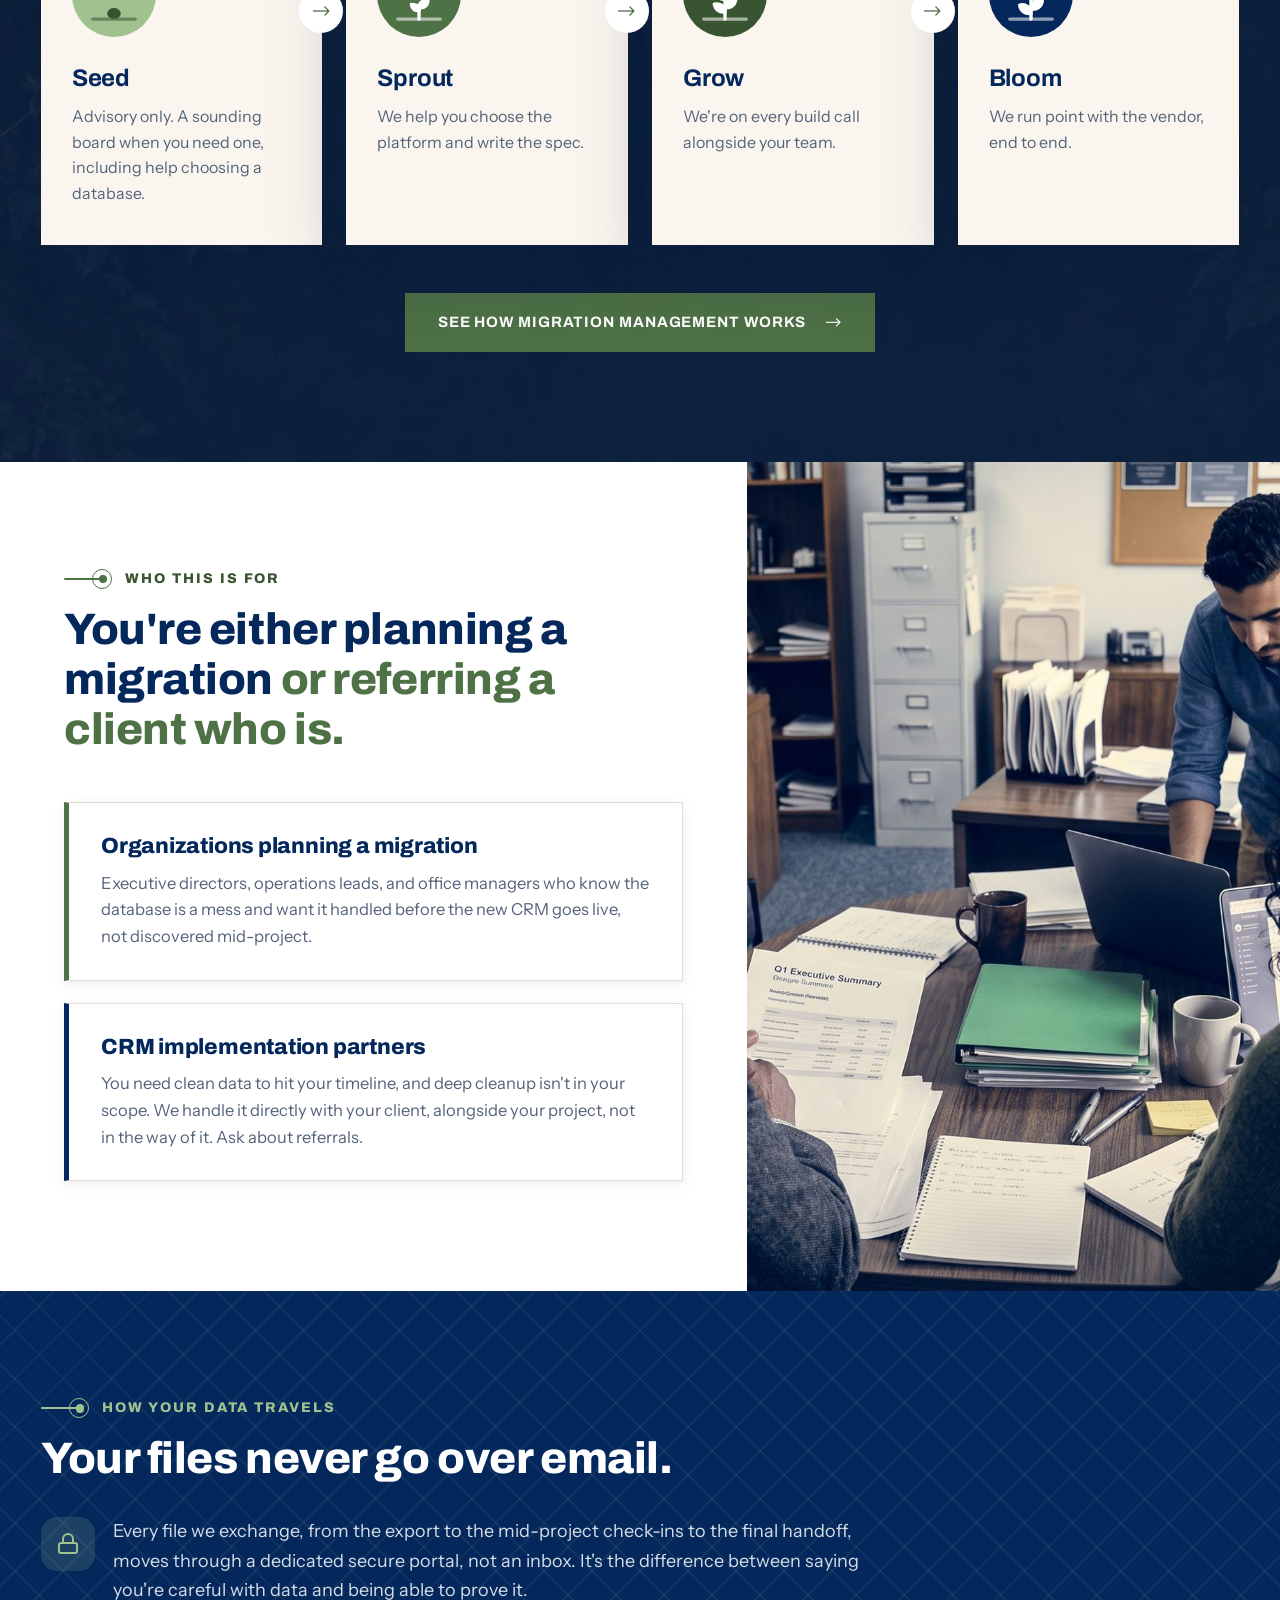
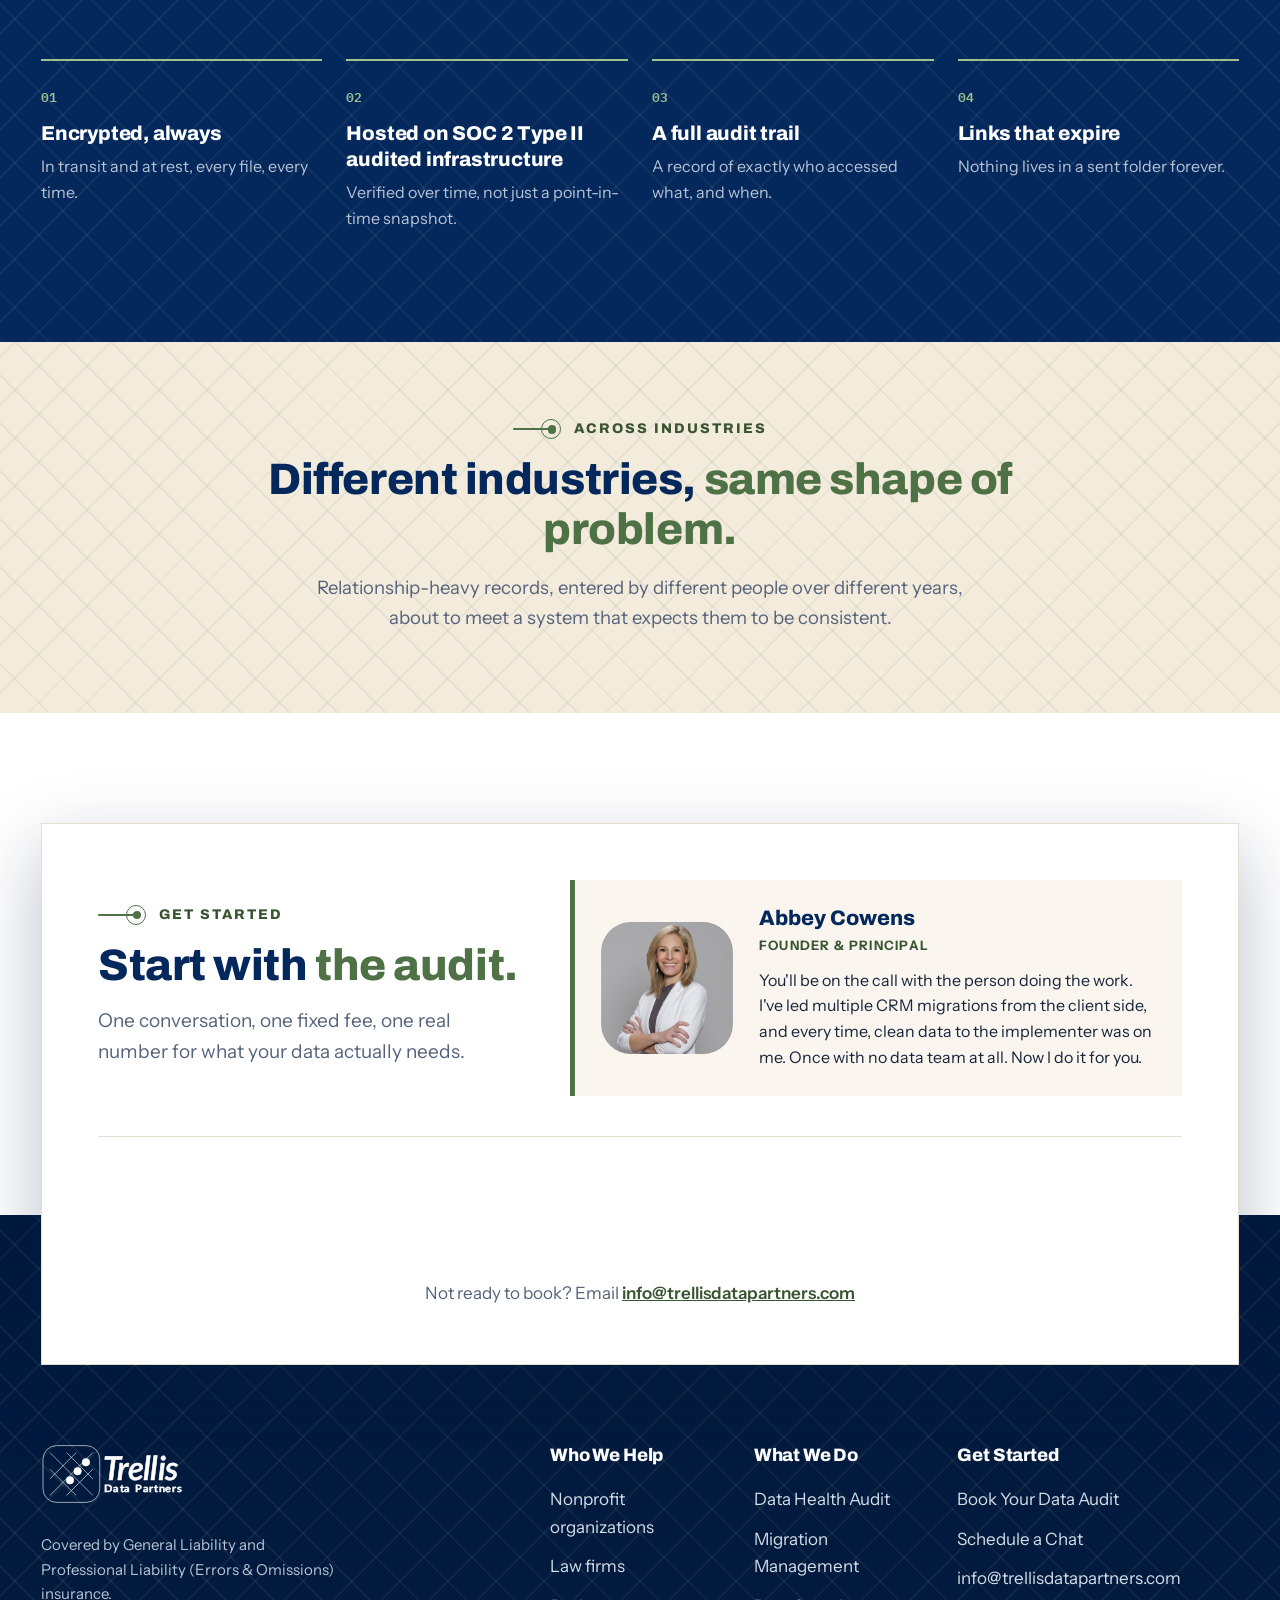
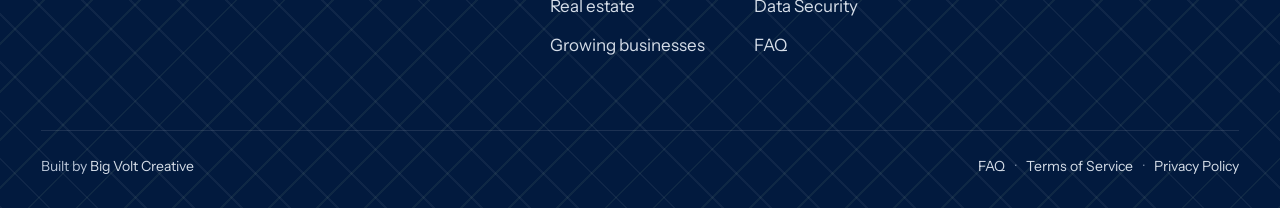
==== commit 4512bc28: "Audit price $500 -> $995 for up to 5,000 records; keep audit Q&As visible Updates the home audit car" ====
--- a/index.html
+++ b/index.html
@@ -370,7 +370,7 @@
         <div class="svc-card featured" id="svc-audit">
           <span class="svc-num">01</span>
           <h3>Data Health Audit</h3>
-          <p>A closer look at what's actually going on in your database: how much is duplicated, which fields nobody trusts anymore, where the real migration risk is hiding. You walk away with real numbers, not guesses. Audits starting at $500. <a class="arrow-link" href="nonprofit/audit/index.html">See what the audit covers &rarr;</a></p>
+          <p>A closer look at what's actually going on in your database: how much is duplicated, which fields nobody trusts anymore, where the real migration risk is hiding. You walk away with real numbers, not guesses. Audits starting at $995 for up to 5,000 records. <a class="arrow-link" href="nonprofit/audit/index.html">See what the audit covers &rarr;</a></p>
         </div>
       </div>
       <div class="col-md-6">
--- a/assets/css/trellis.css
+++ b/assets/css/trellis.css
@@ -539,3 +539,4 @@
 .site-logo { display: block; height: 60px; width: auto; overflow: visible; }
 .footer-brand .site-logo { height: 58px; }
 @media (max-width: 991px) { .site-header .site-logo { height: 48px; } }
+.t-faq-after { margin-top: 44px; }
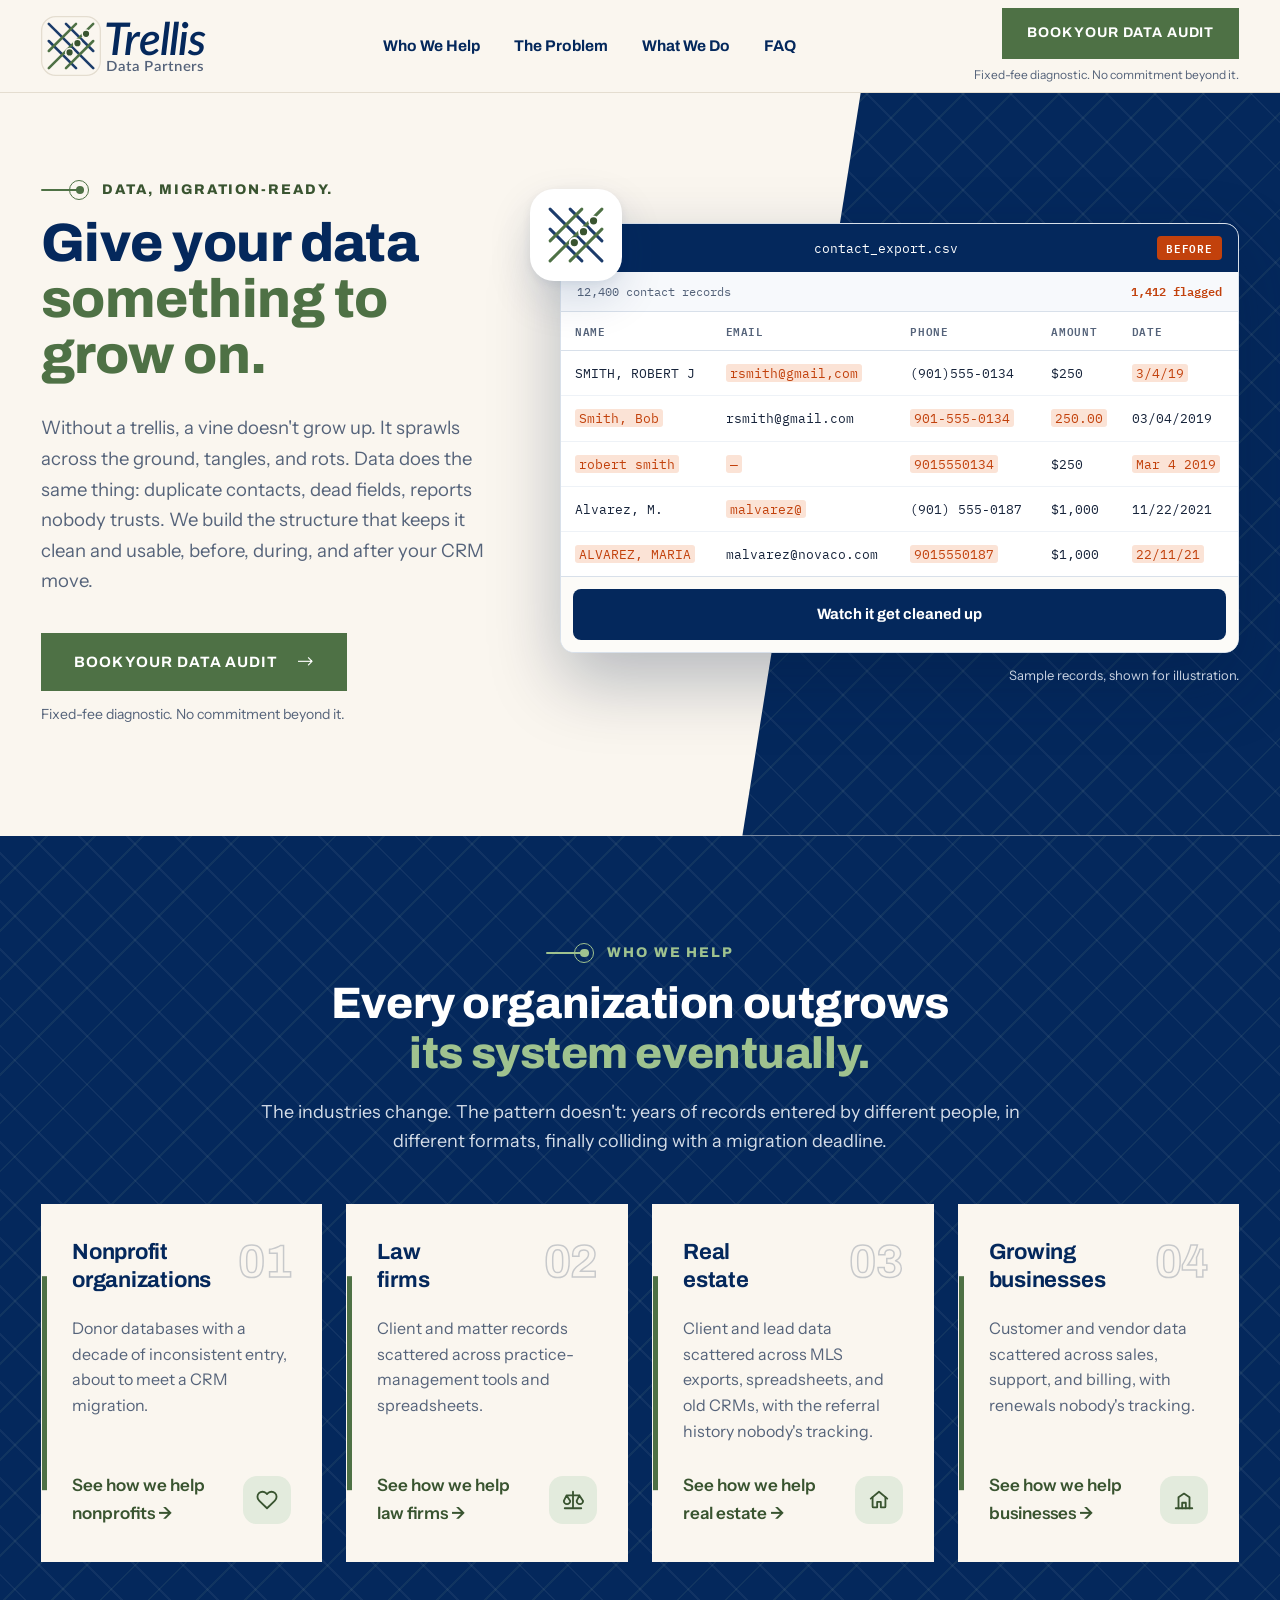
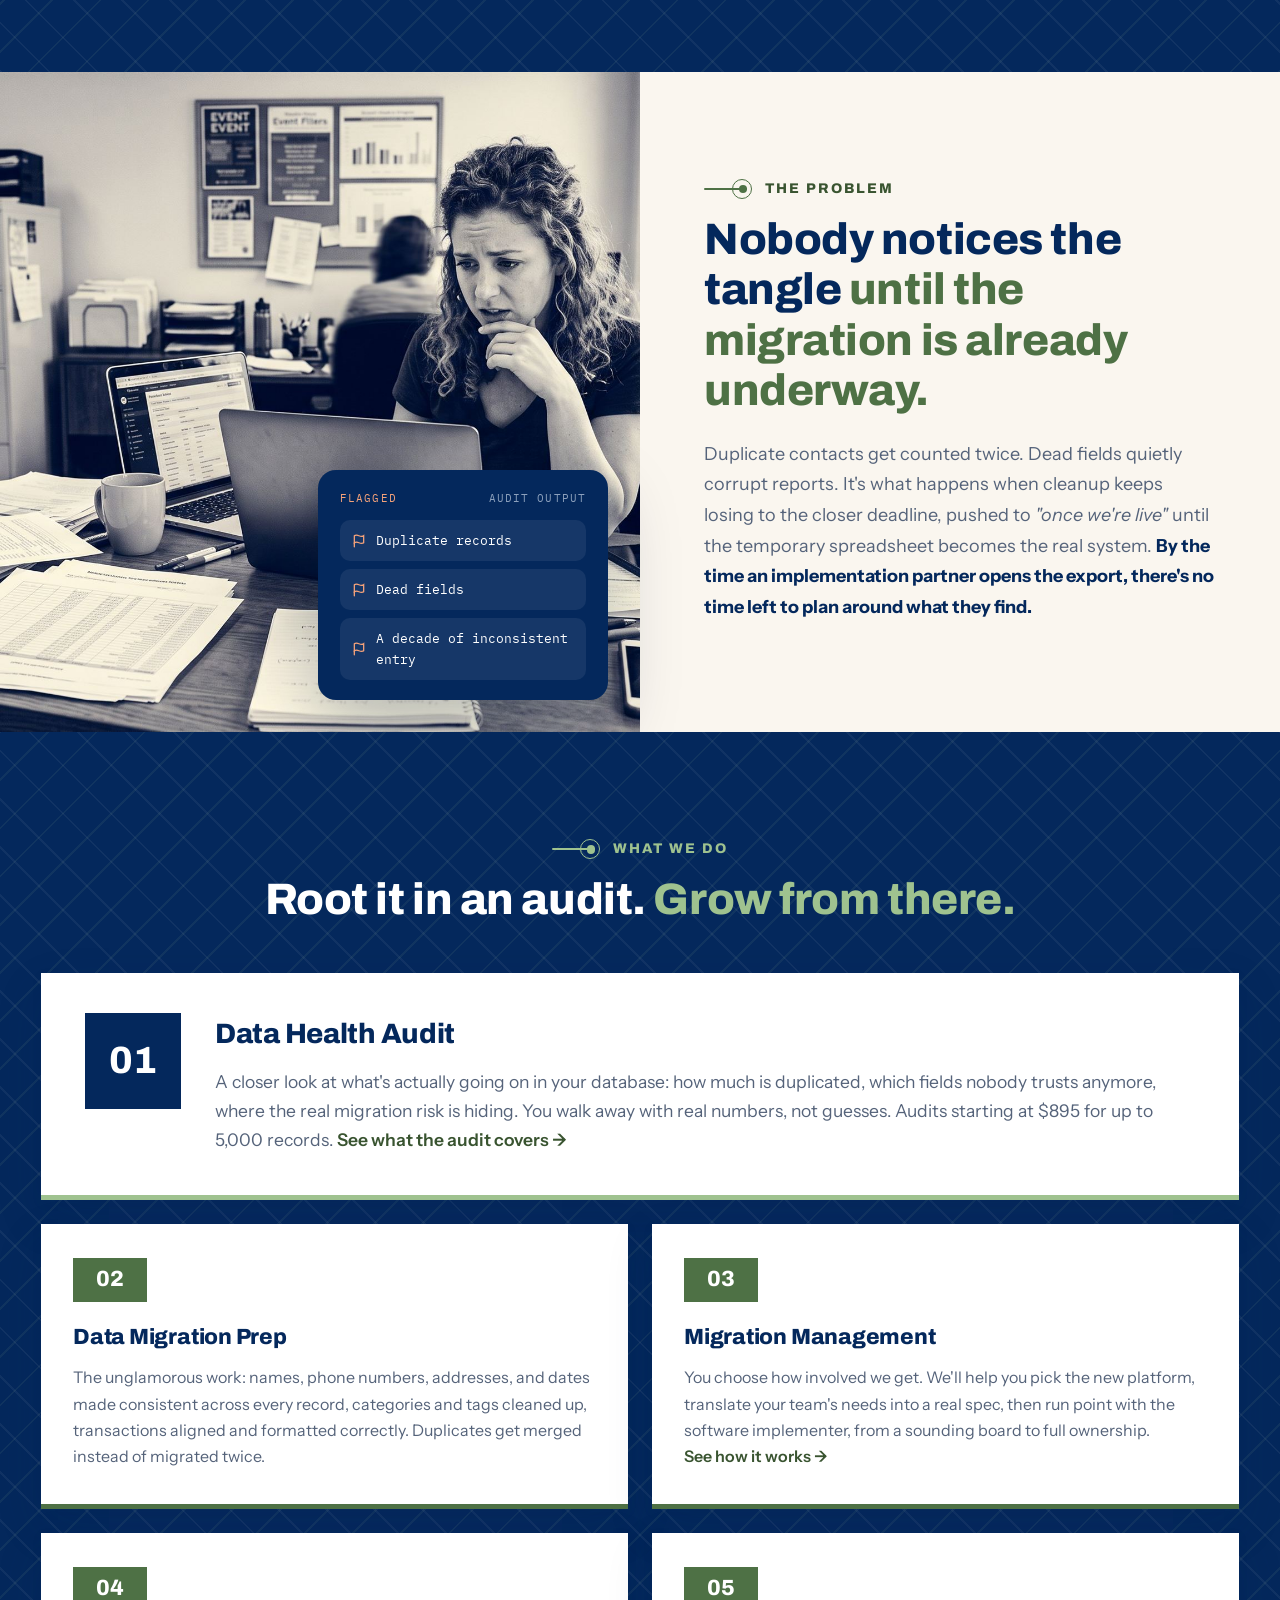
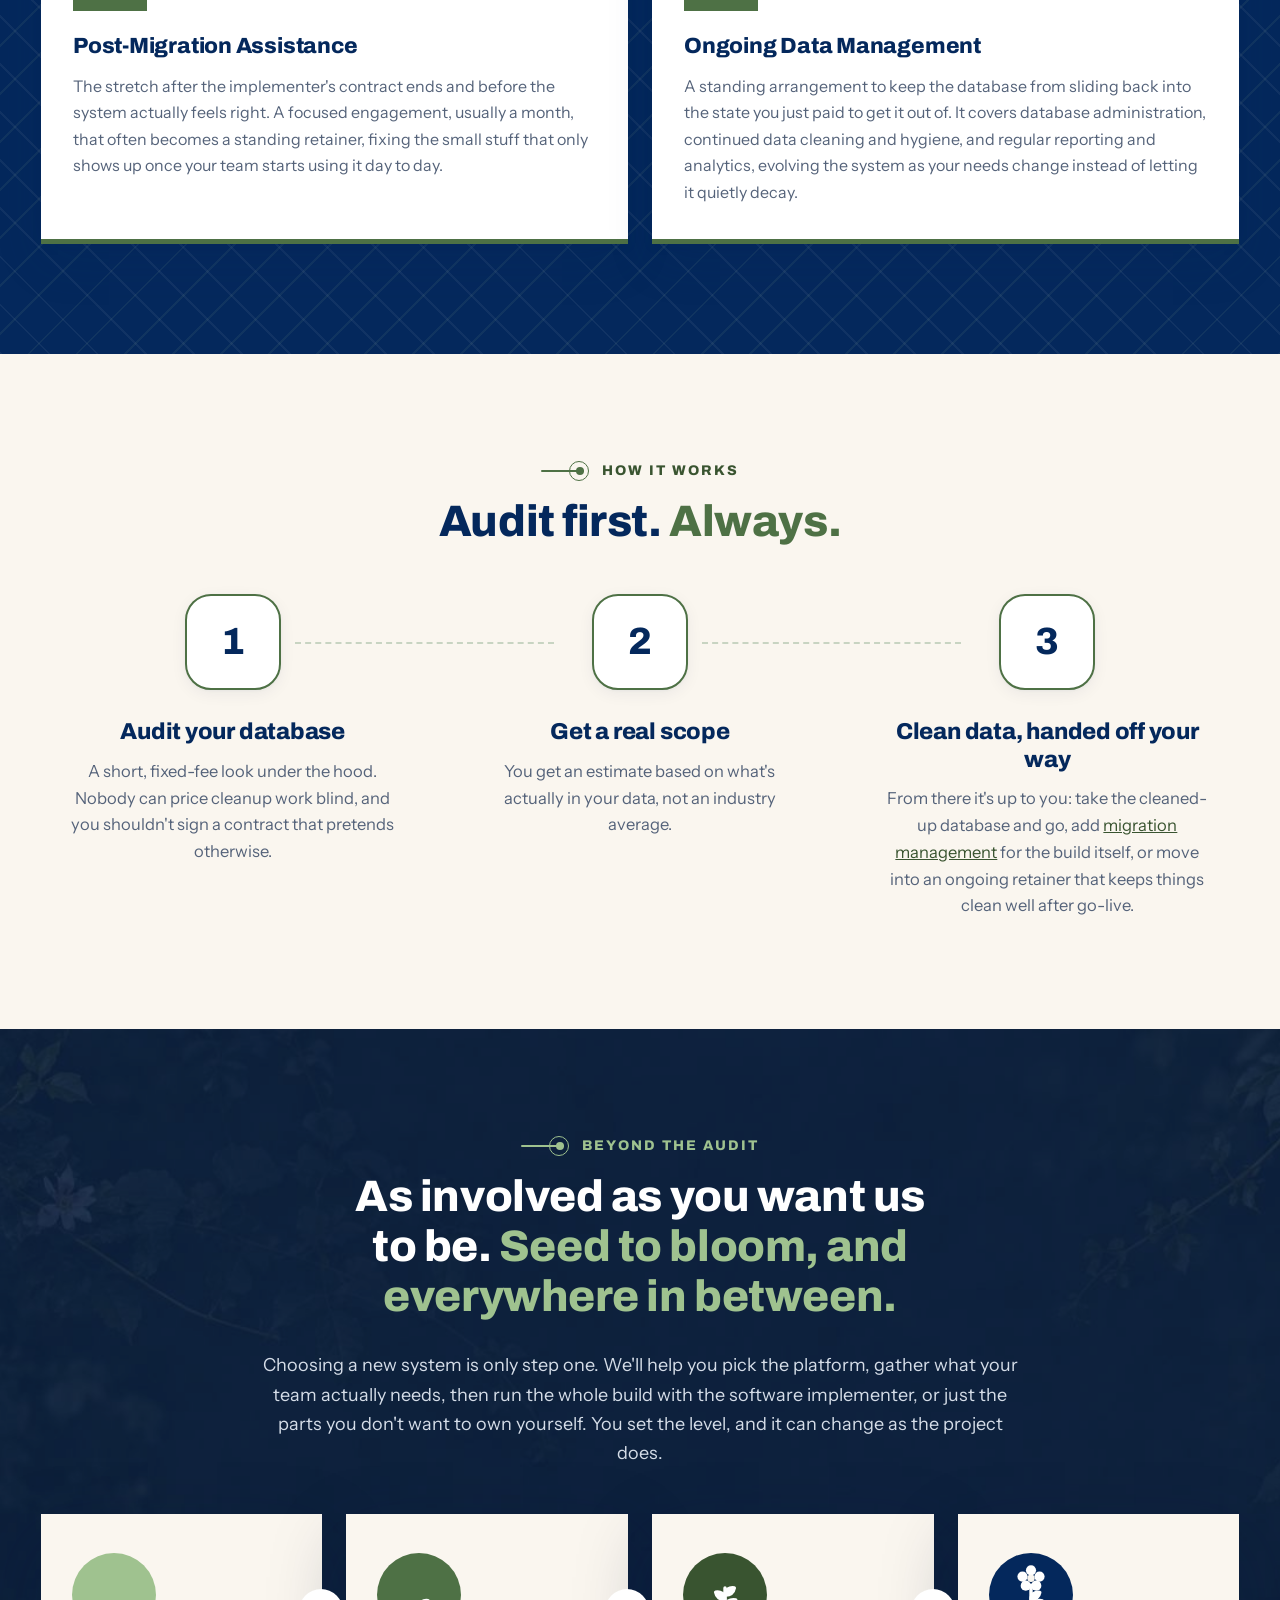
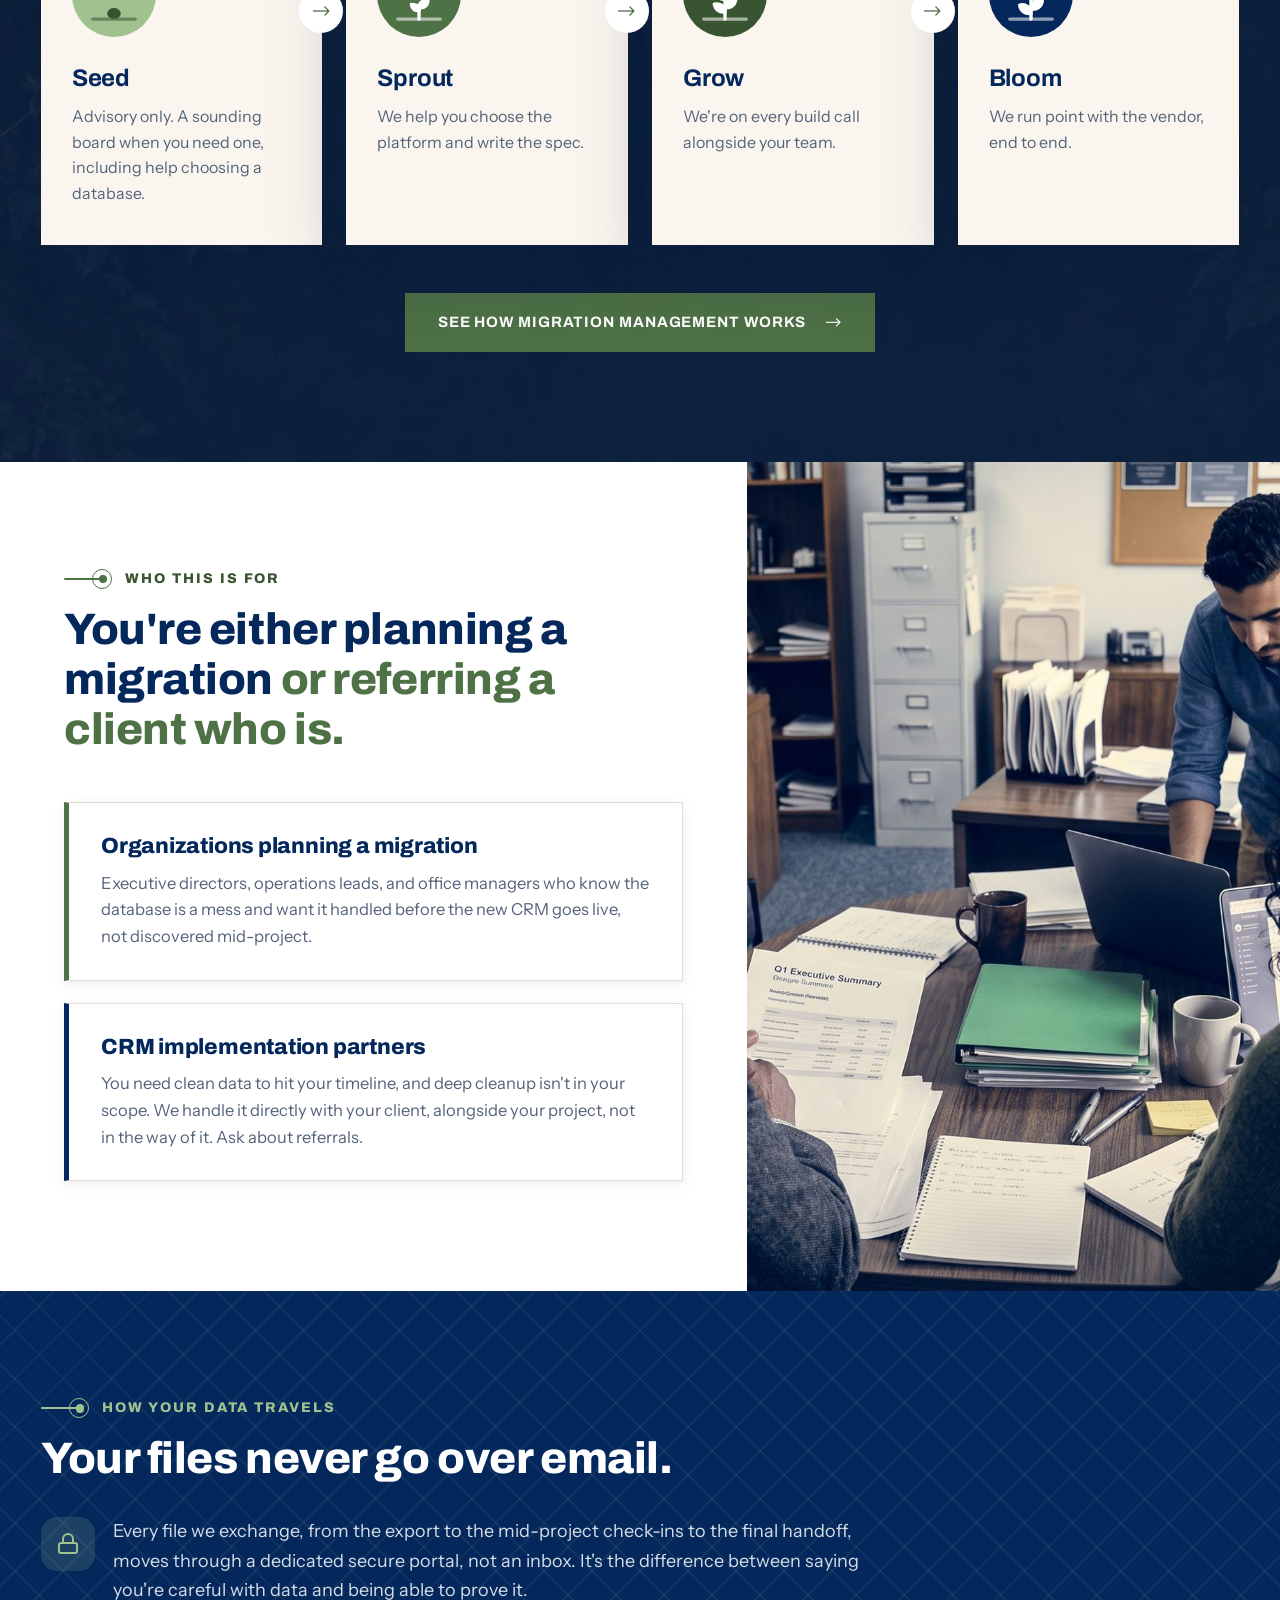
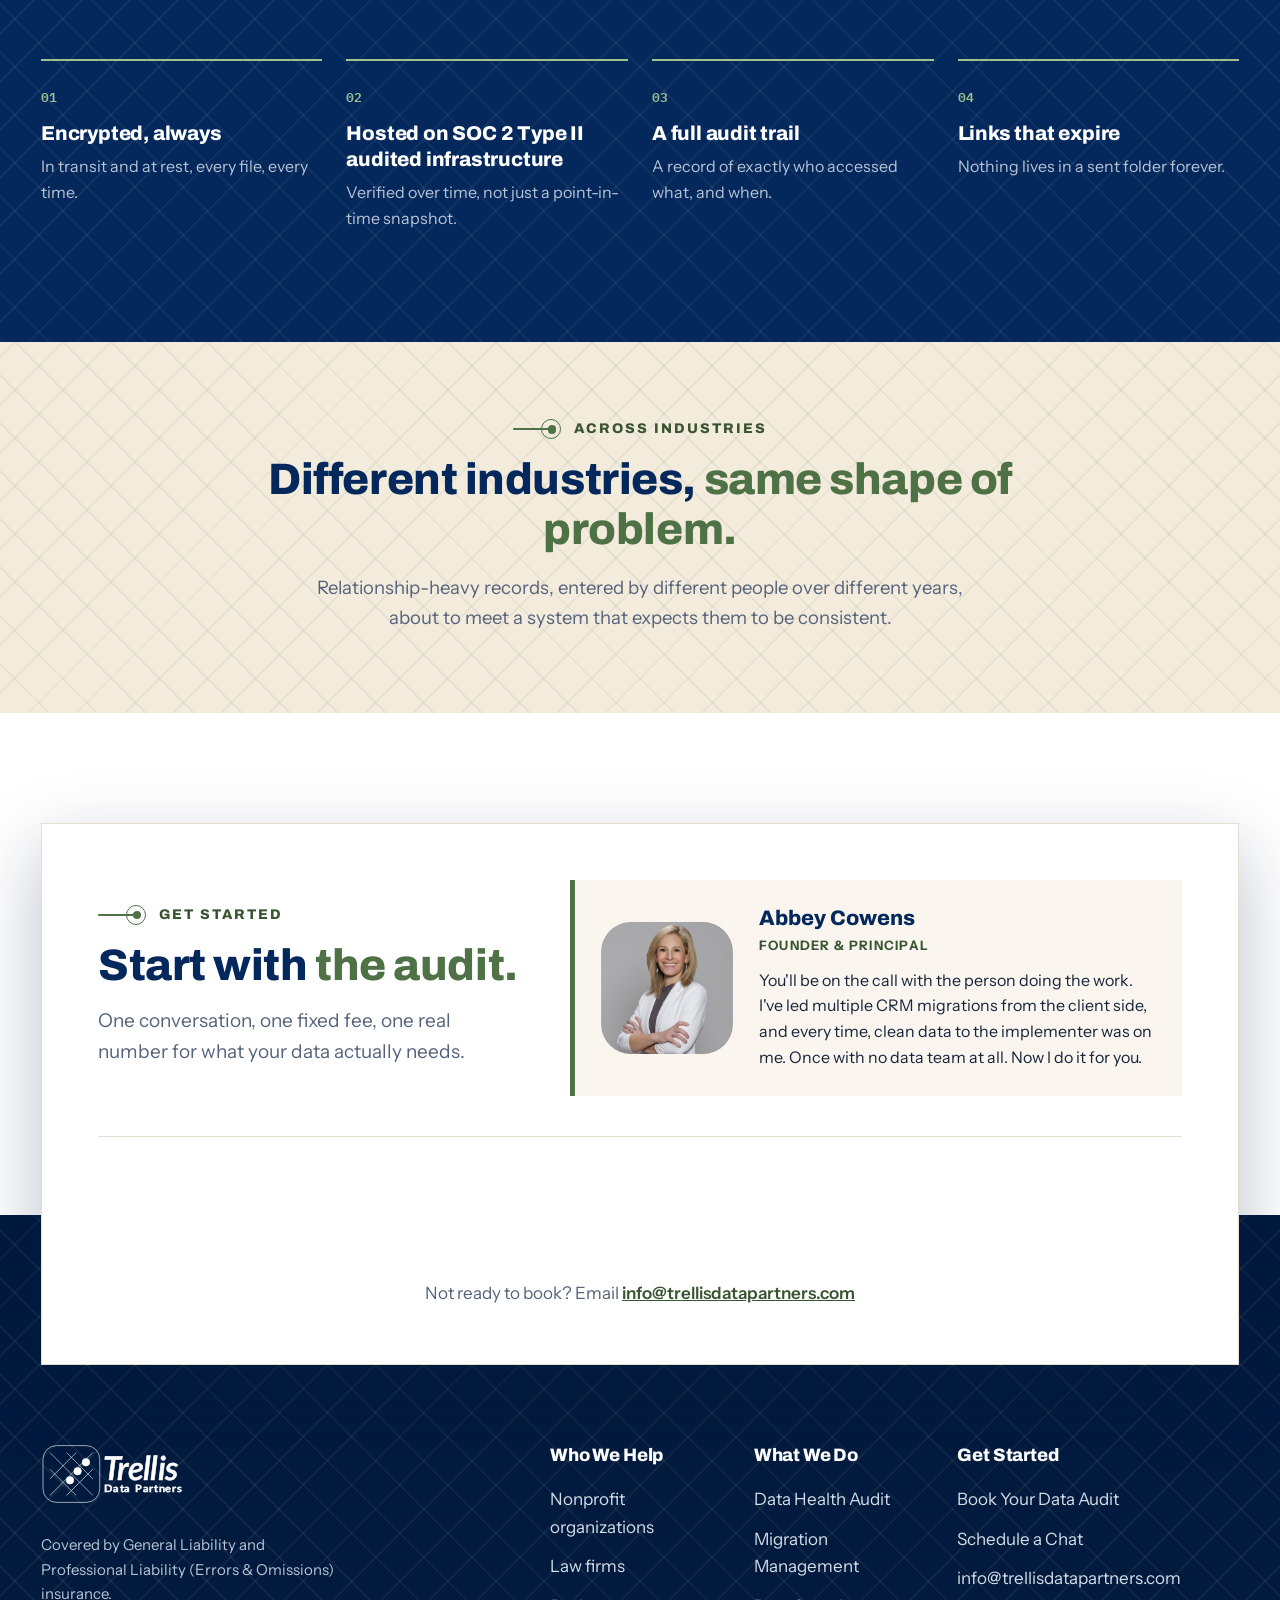
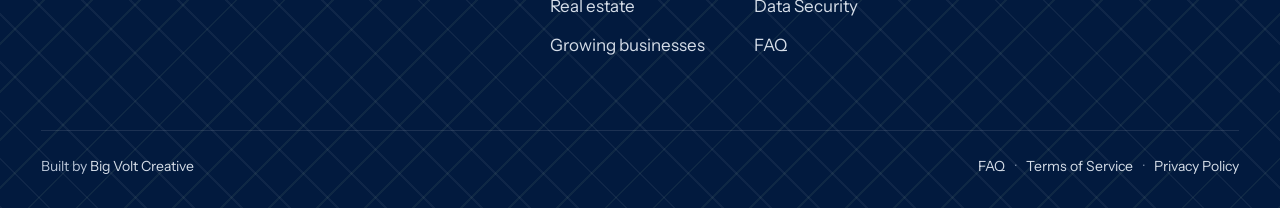
==== commit 068e1eca: "Audit starting price $995 -> $895 Co-Authored-By: Claude Opus 5.5 <noreply@anthropic.com>" ====
--- a/index.html
+++ b/index.html
@@ -370,7 +370,7 @@
         <div class="svc-card featured" id="svc-audit">
           <span class="svc-num">01</span>
           <h3>Data Health Audit</h3>
-          <p>A closer look at what's actually going on in your database: how much is duplicated, which fields nobody trusts anymore, where the real migration risk is hiding. You walk away with real numbers, not guesses. Audits starting at $995 for up to 5,000 records. <a class="arrow-link" href="nonprofit/audit/index.html">See what the audit covers &rarr;</a></p>
+          <p>A closer look at what's actually going on in your database: how much is duplicated, which fields nobody trusts anymore, where the real migration risk is hiding. You walk away with real numbers, not guesses. Audits starting at $895 for up to 5,000 records. <a class="arrow-link" href="nonprofit/audit/index.html">See what the audit covers &rarr;</a></p>
         </div>
       </div>
       <div class="col-md-6">
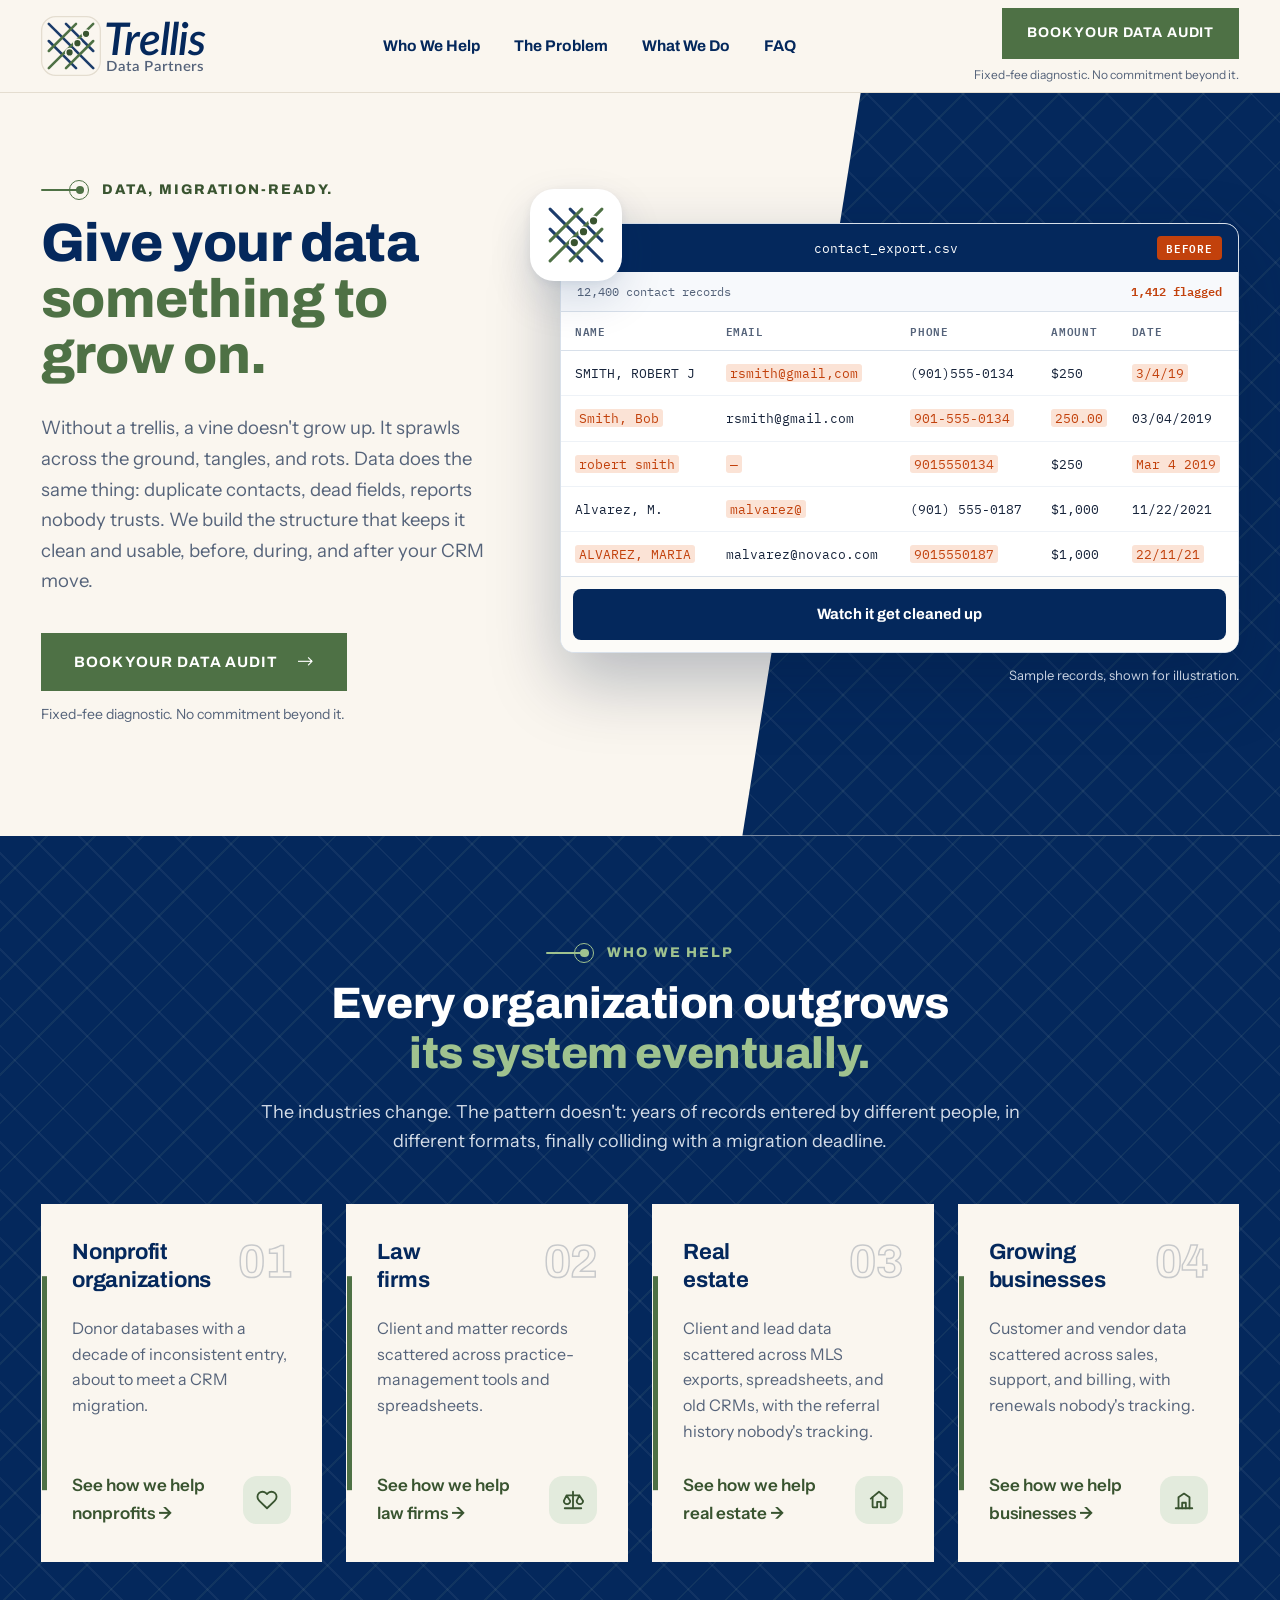
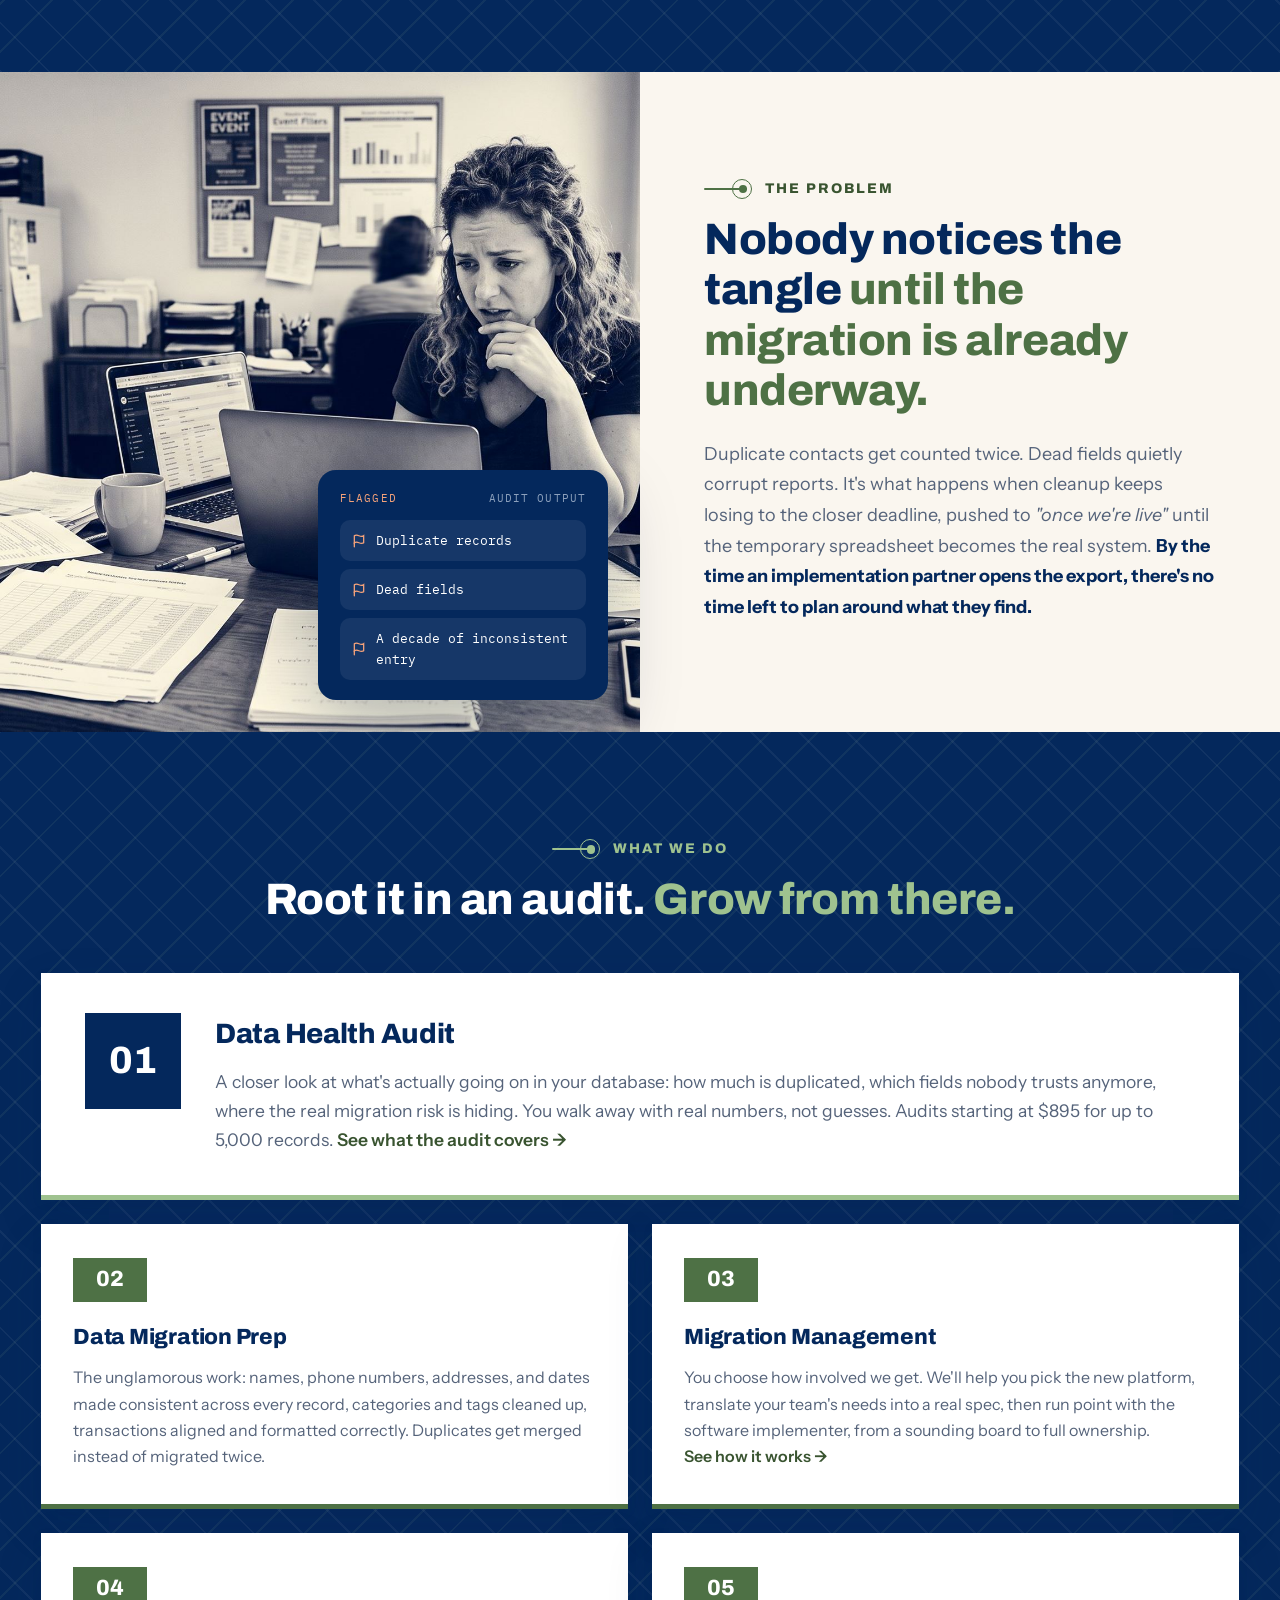
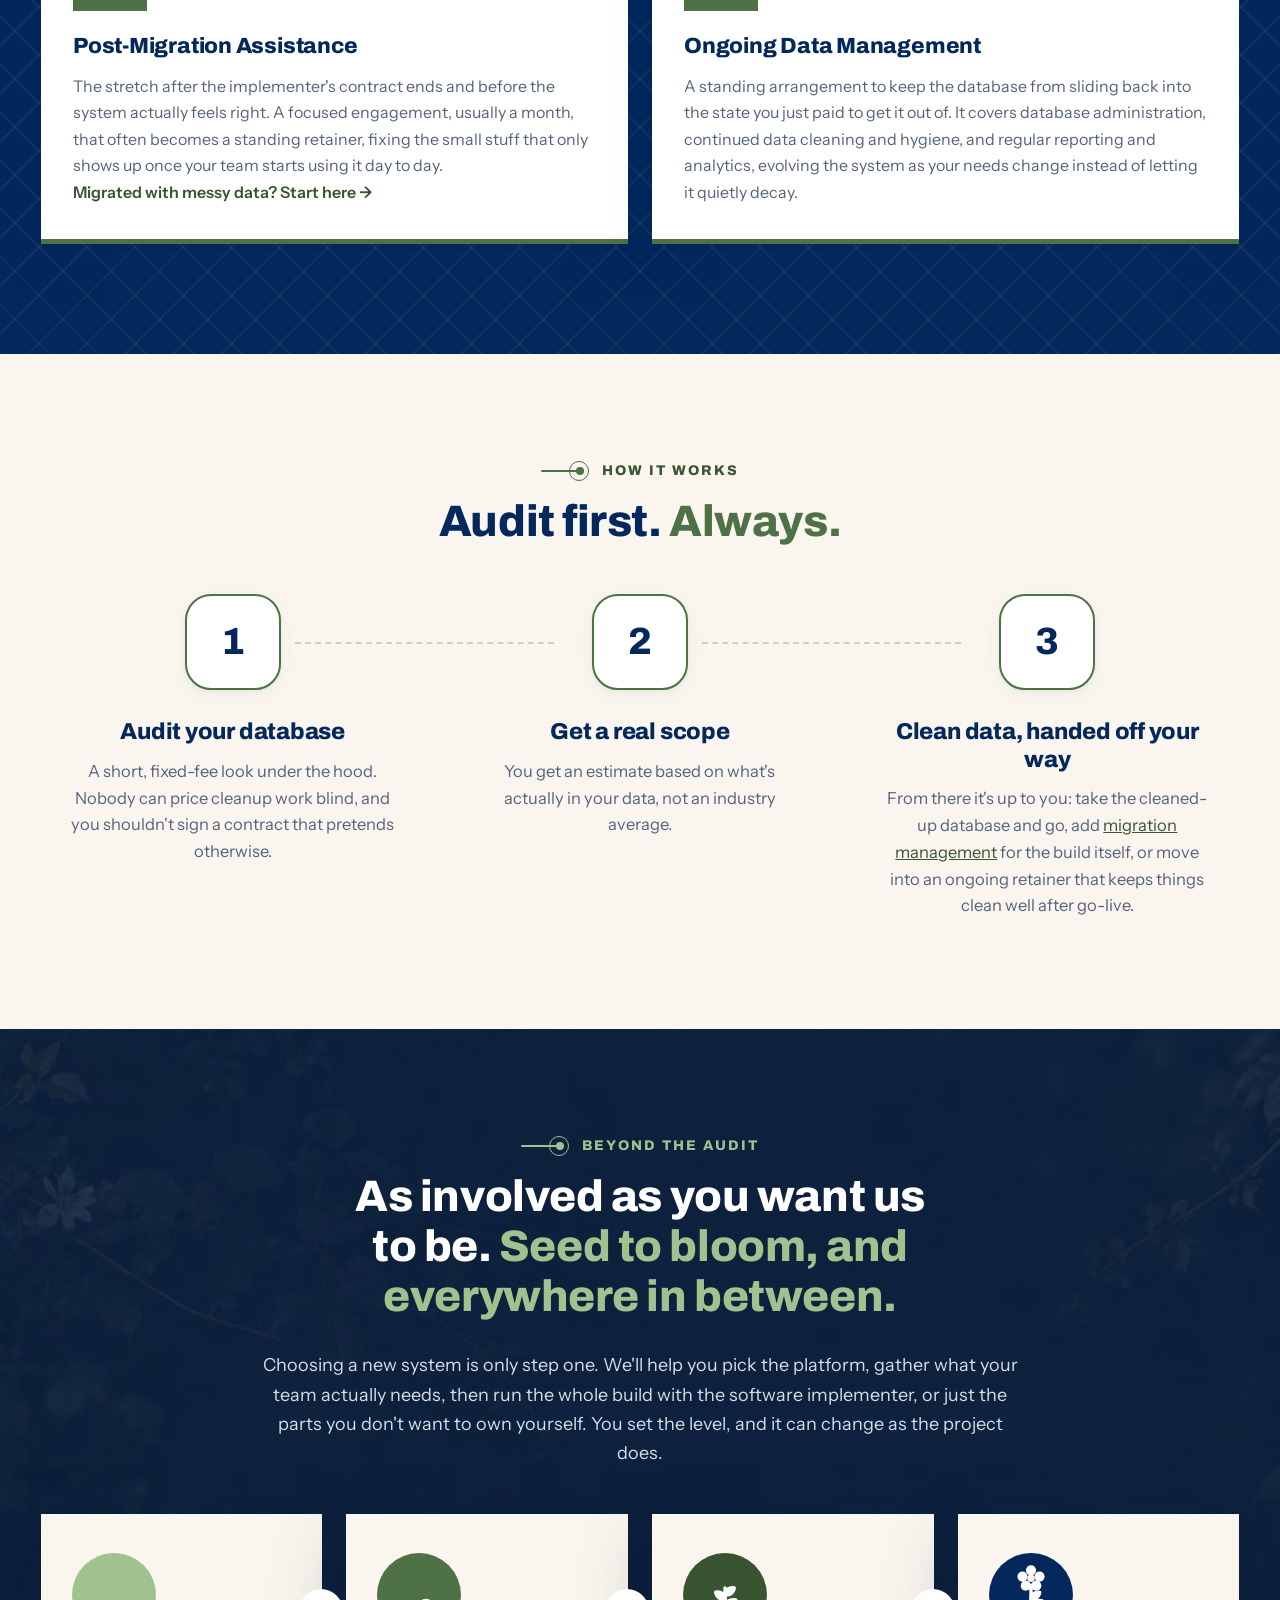
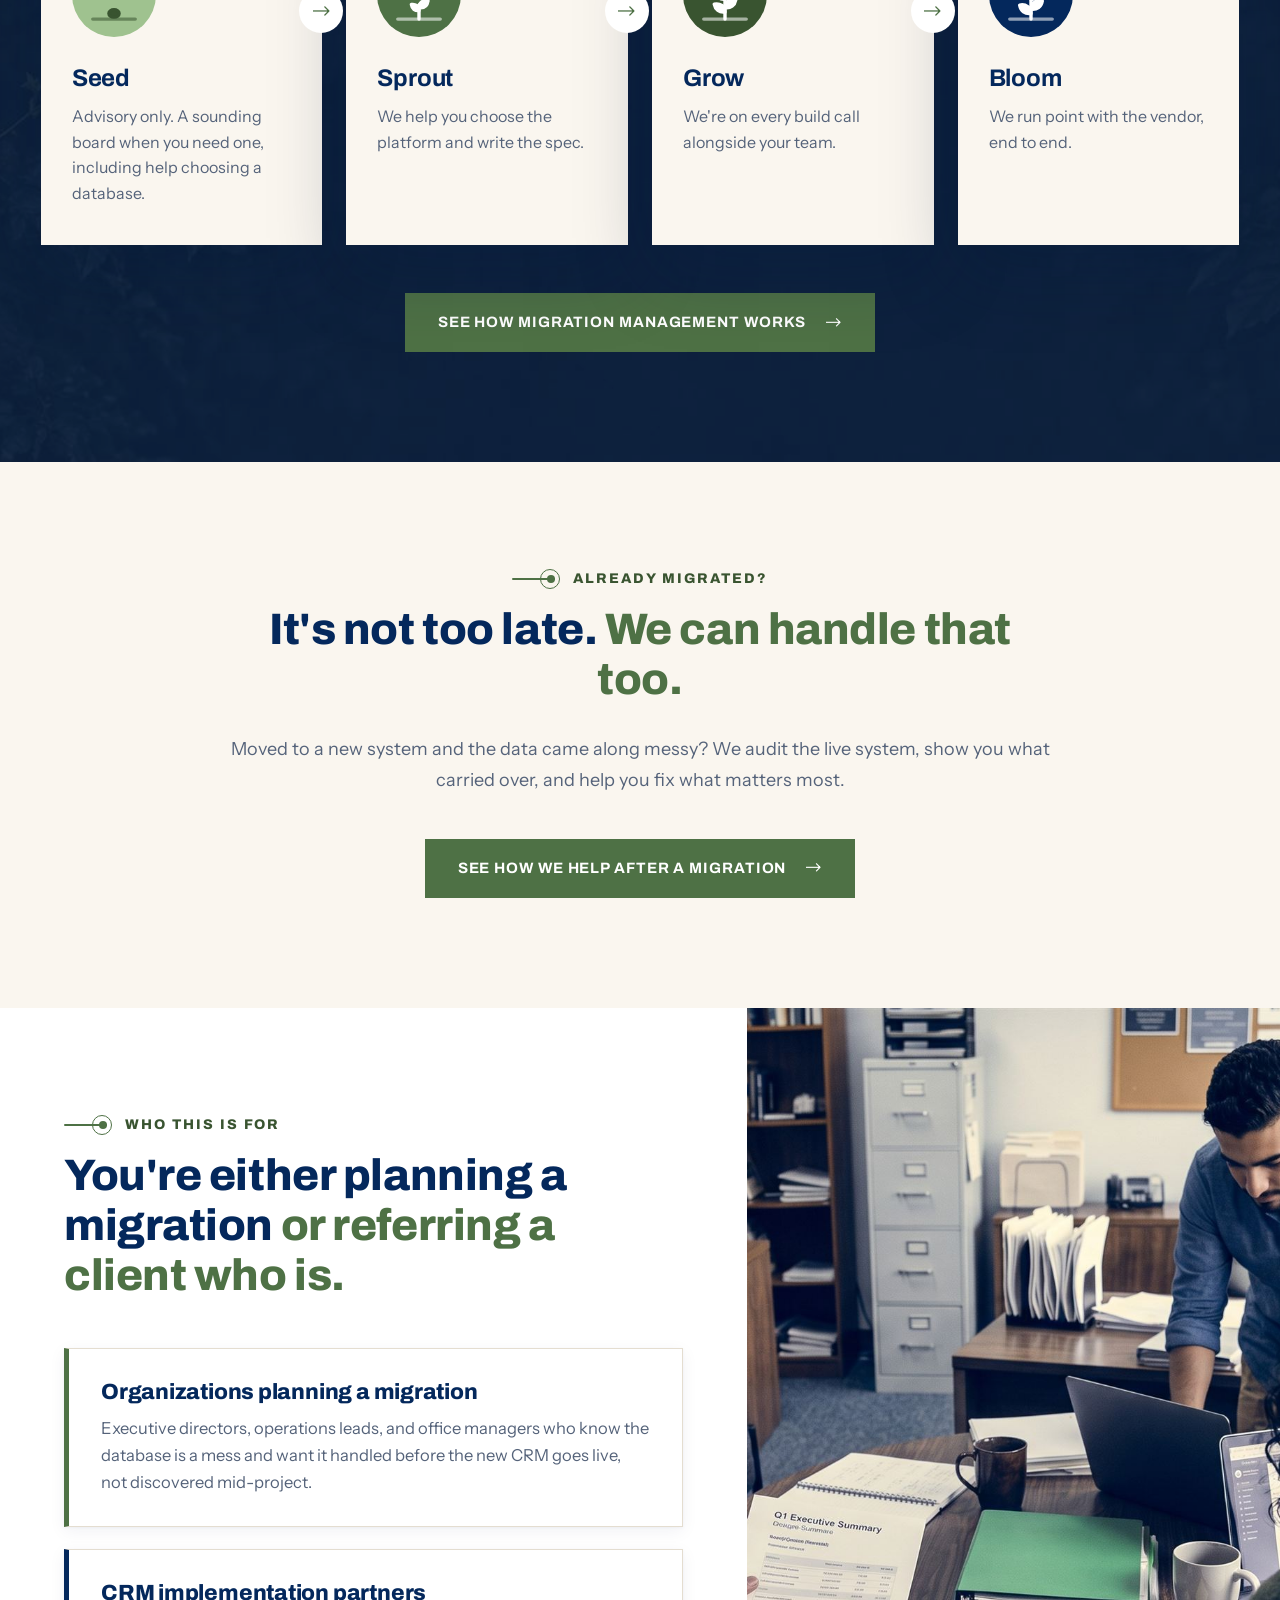
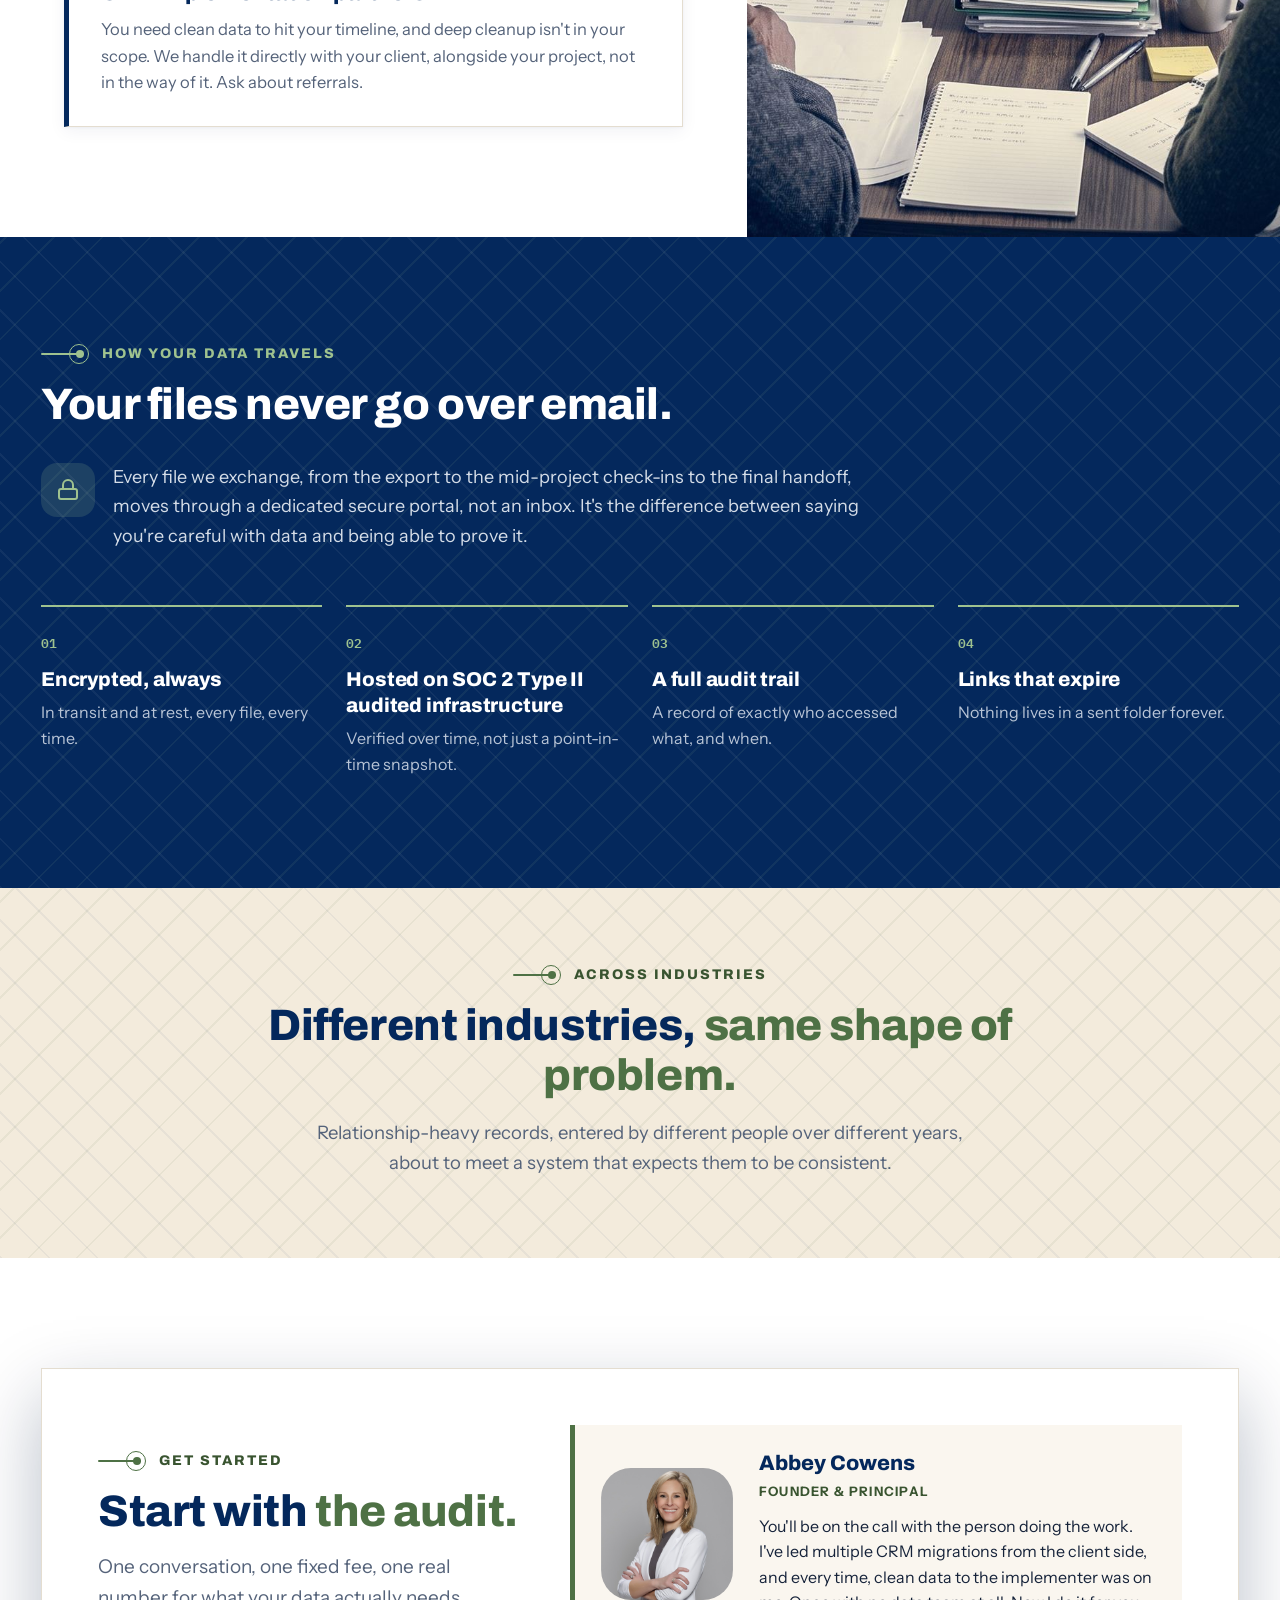
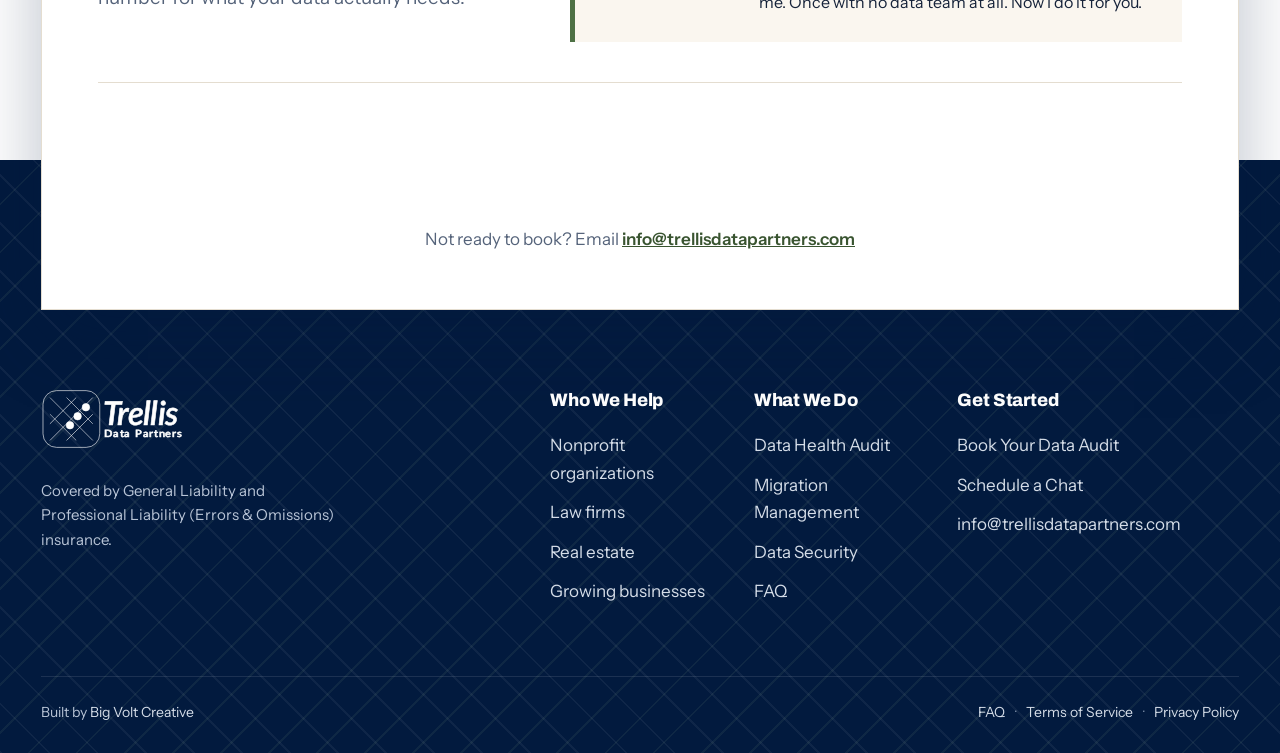
==== commit db715561: "Add already-migrated page, home band, Post-Migration link, FAQ entry" ====
--- a/index.html
+++ b/index.html
@@ -391,7 +391,7 @@
         <div class="svc-card" id="svc-post">
           <span class="svc-num">04</span>
           <h3>Post-Migration Assistance</h3>
-          <p>The stretch after the implementer's contract ends and before the system actually feels right. A focused engagement, usually a month, that often becomes a standing retainer, fixing the small stuff that only shows up once your team starts using it day to day.</p>
+          <p>The stretch after the implementer's contract ends and before the system actually feels right. A focused engagement, usually a month, that often becomes a standing retainer, fixing the small stuff that only shows up once your team starts using it day to day. <a class="arrow-link" href="already-migrated/index.html">Migrated with messy data? Start here &rarr;</a></p>
         </div>
       </div>
       <div class="col-md-6">
@@ -483,6 +483,18 @@
     <div class="text-center mt-5">
       <a class="common_btn" href="migration-management/index.html">See how Migration Management works <i class="ensurx-arrow-right"></i></a>
     </div>
+  </div>
+</section>
+
+<!-- ======= ALREADY MIGRATED ======= -->
+<section id="already-migrated" class="section section-cream">
+  <div class="container-fluid">
+    <div class="common_heading text-center">
+      <div class="title_style"><span></span><h3>Already migrated?</h3></div>
+      <h2>It's not too late. <span>We can handle that too.</span></h2>
+    </div>
+    <p class="section-intro text-center" style="margin-left:auto;margin-right:auto;">Moved to a new system and the data came along messy? We audit the live system, show you what carried over, and help you fix what matters most.</p>
+    <div class="text-center"><a class="common_btn" href="already-migrated/index.html">See how we help after a migration <i class="ensurx-arrow-right"></i></a></div>
   </div>
 </section>
 
